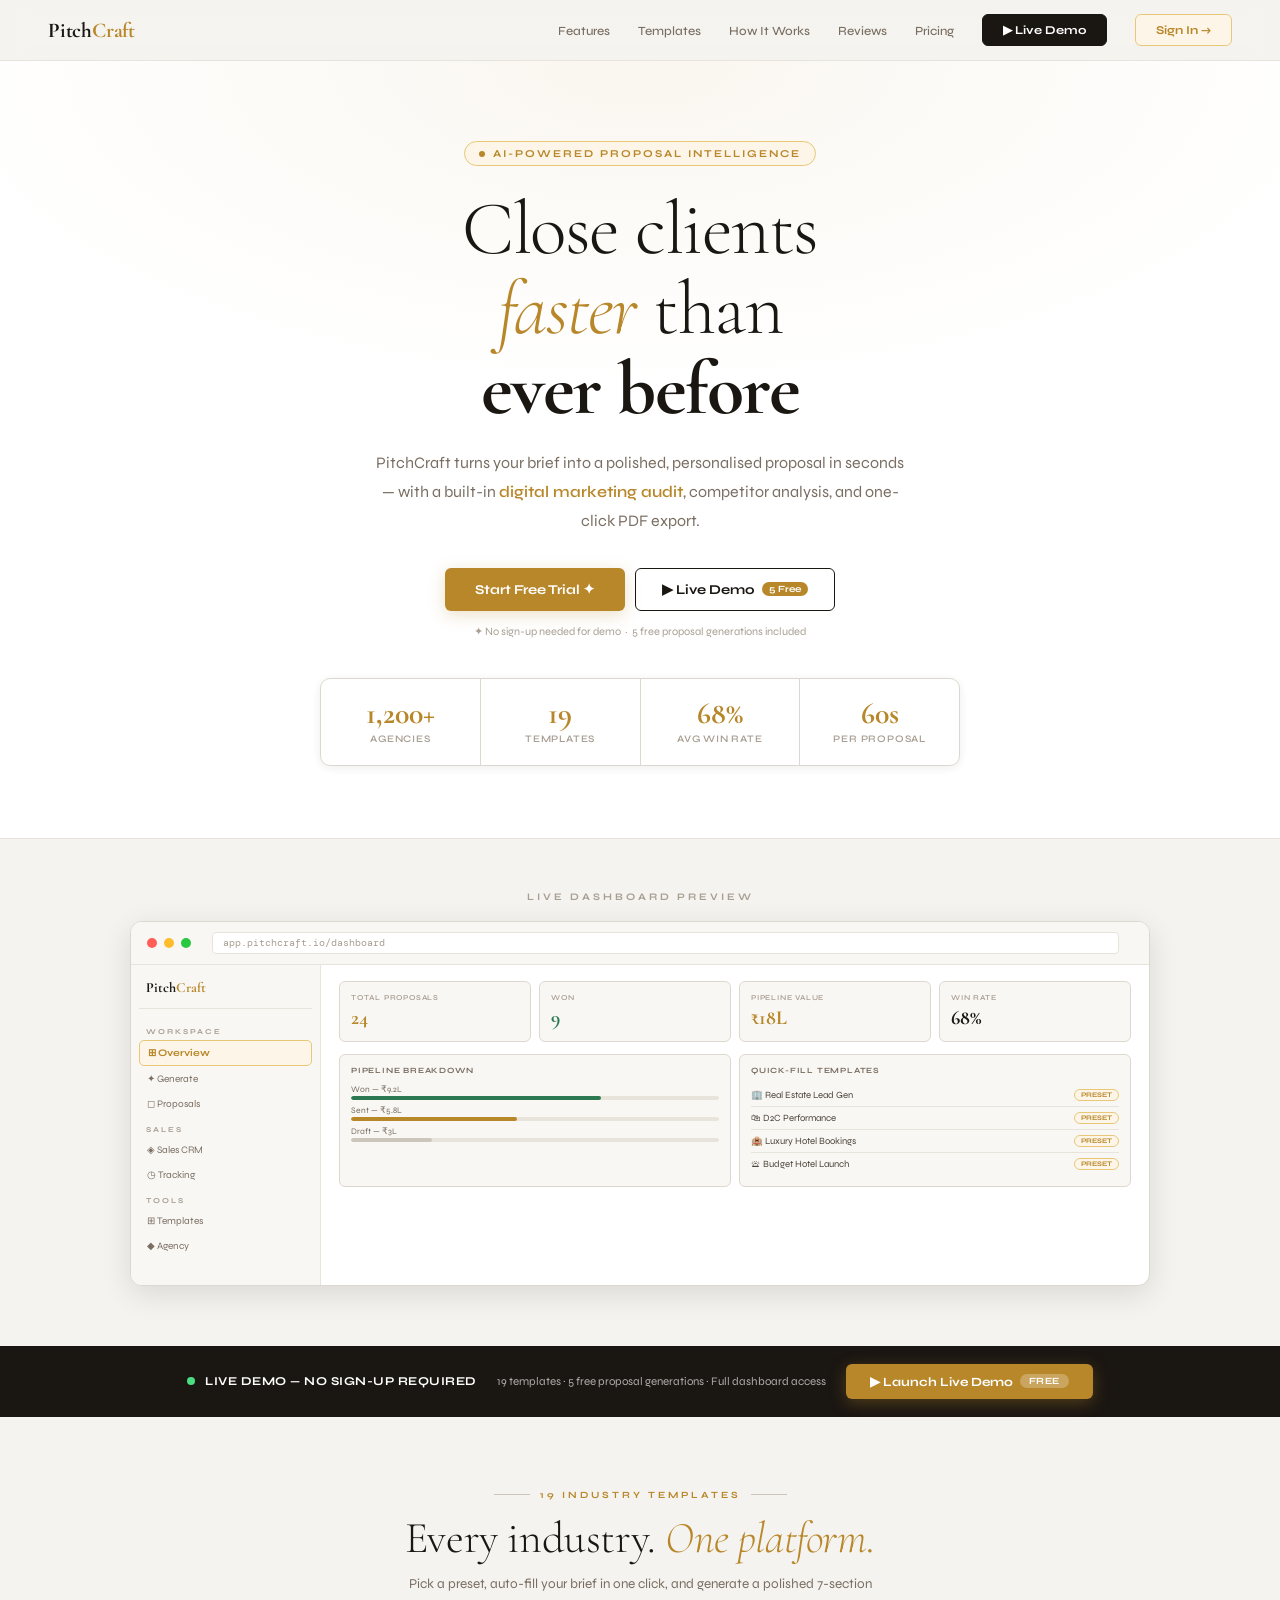
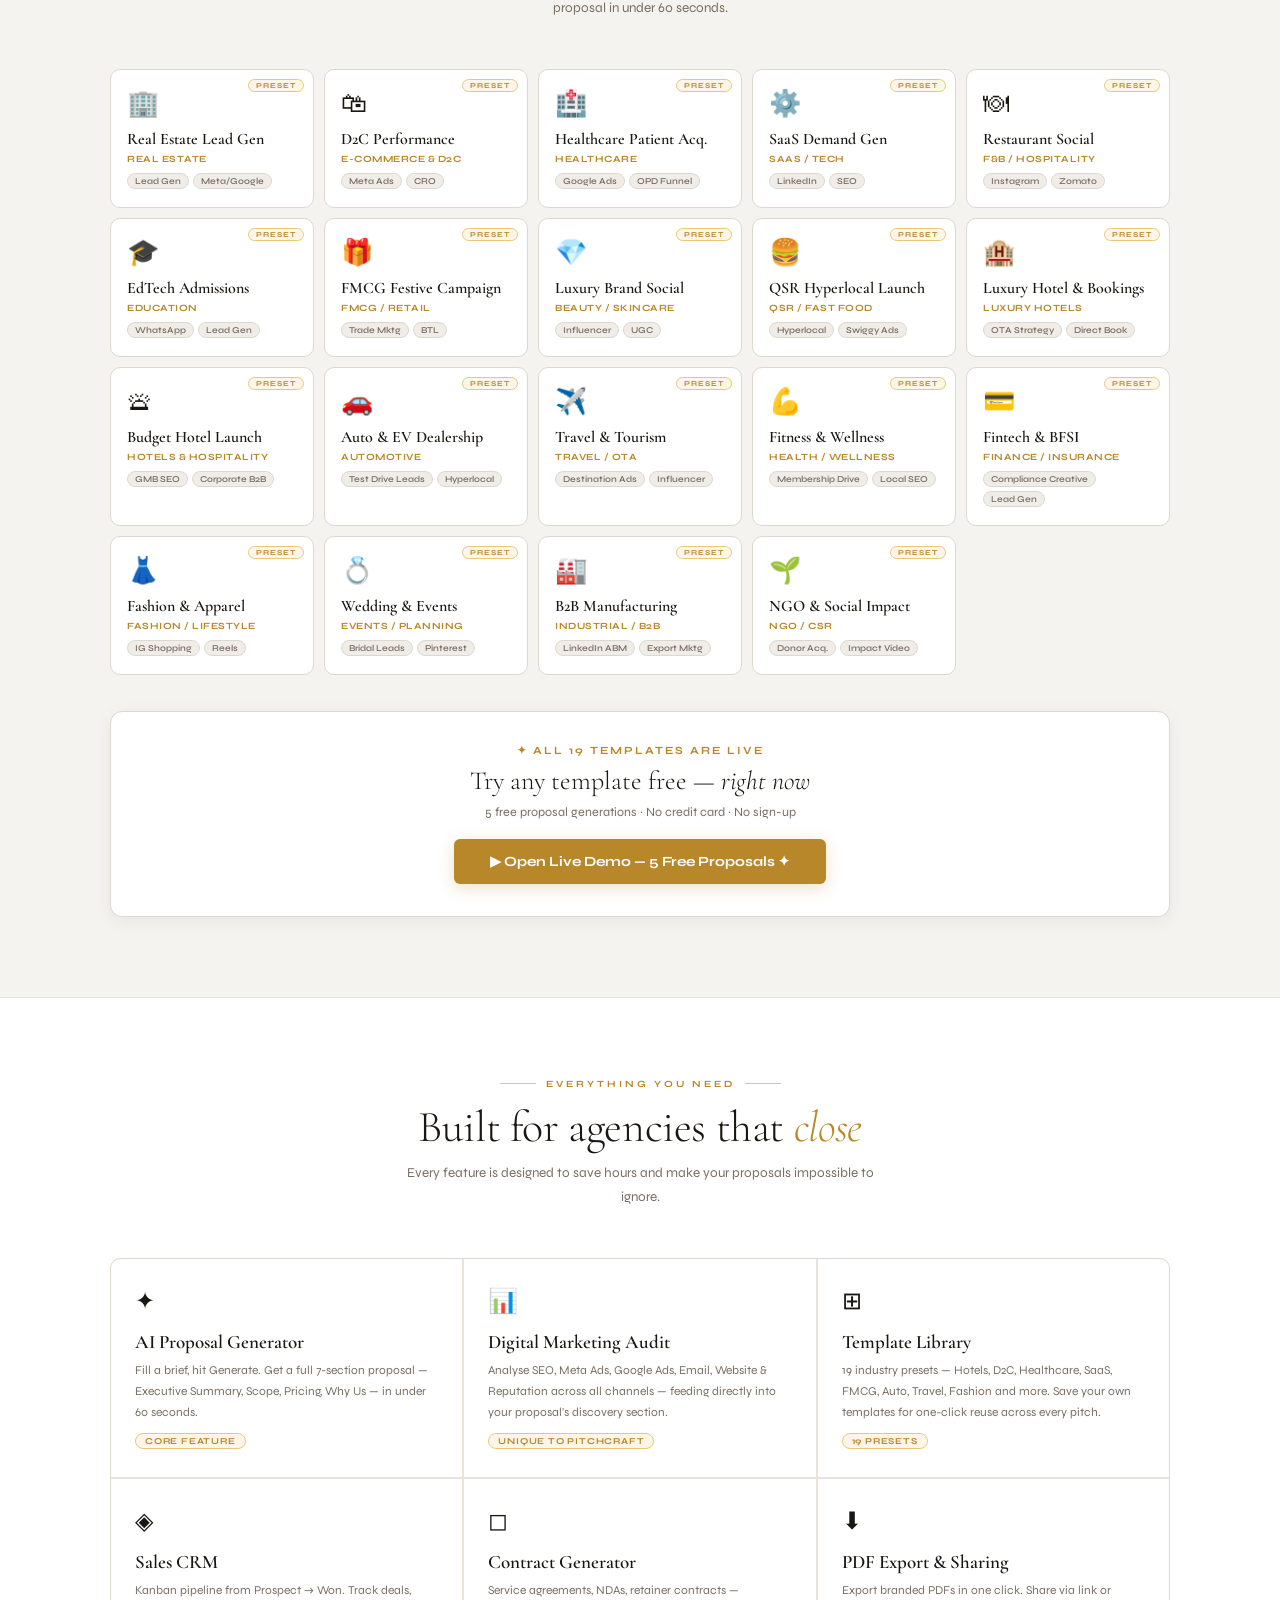
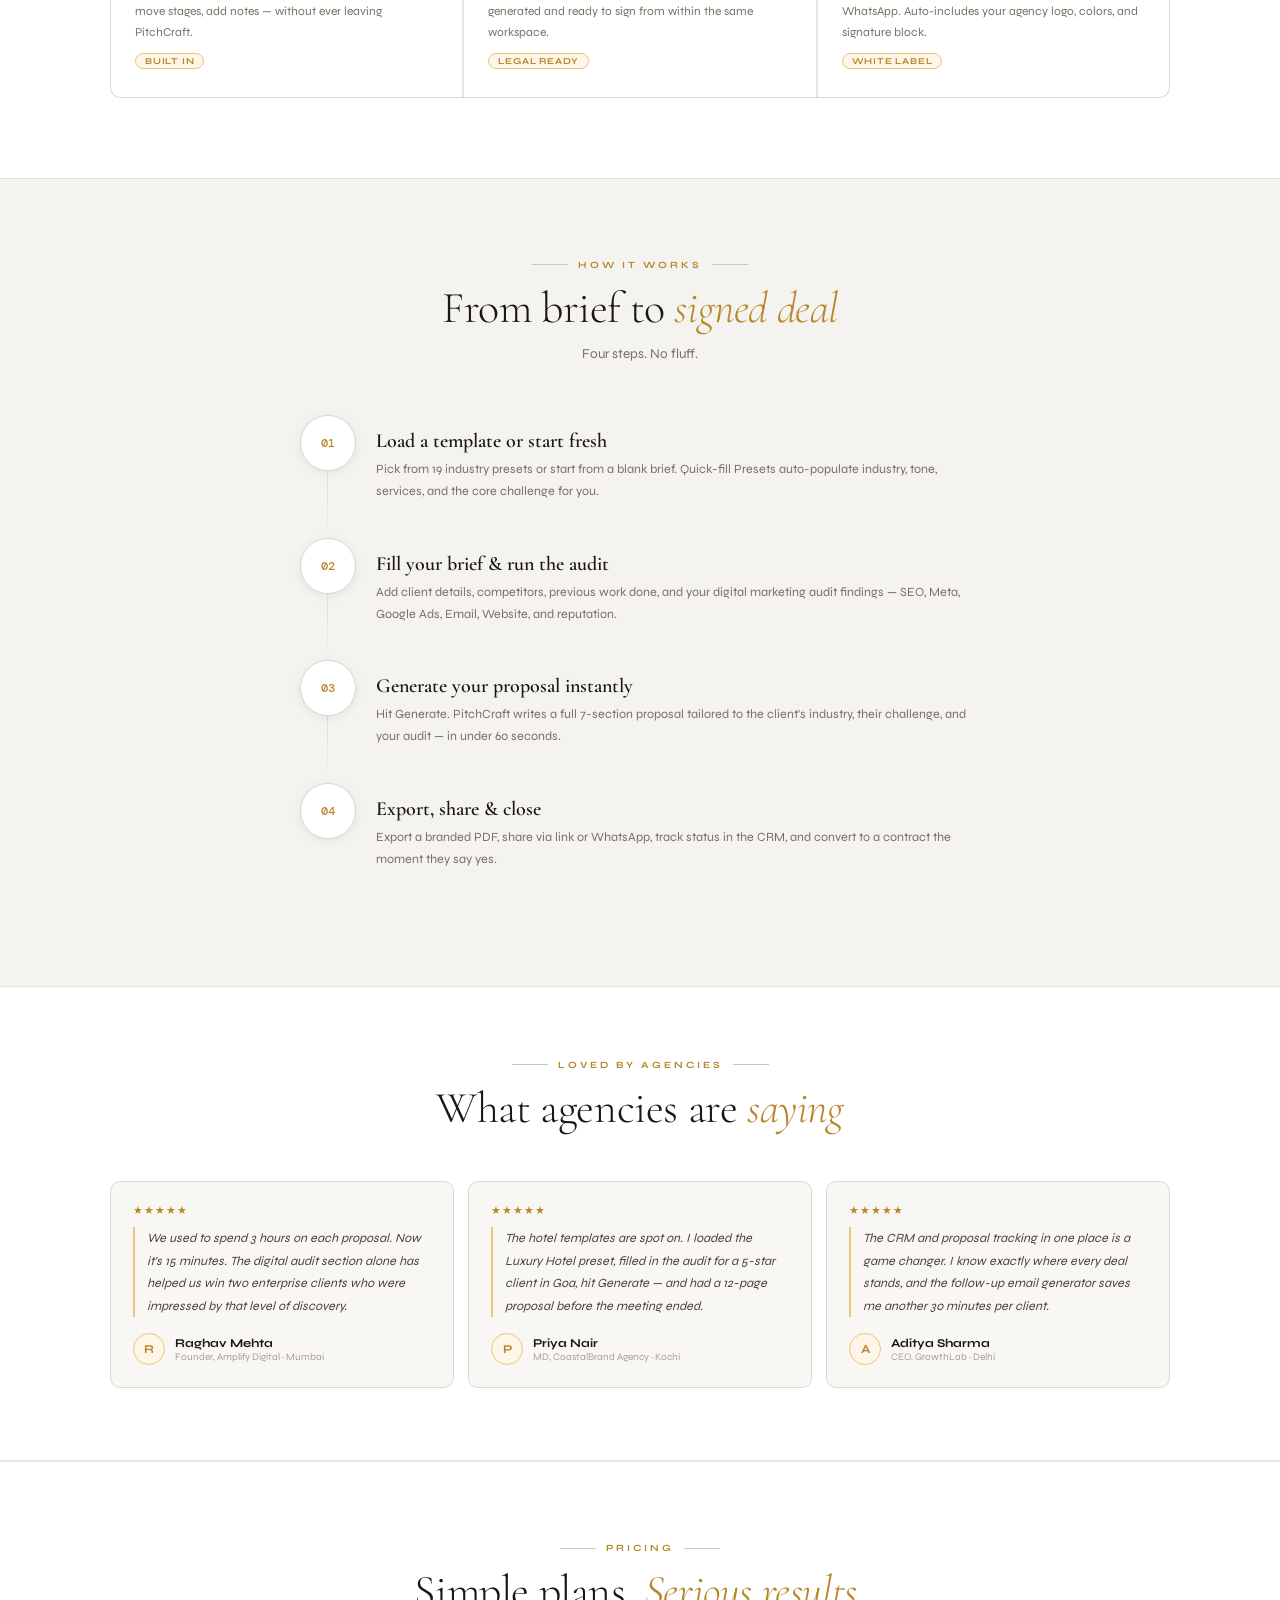
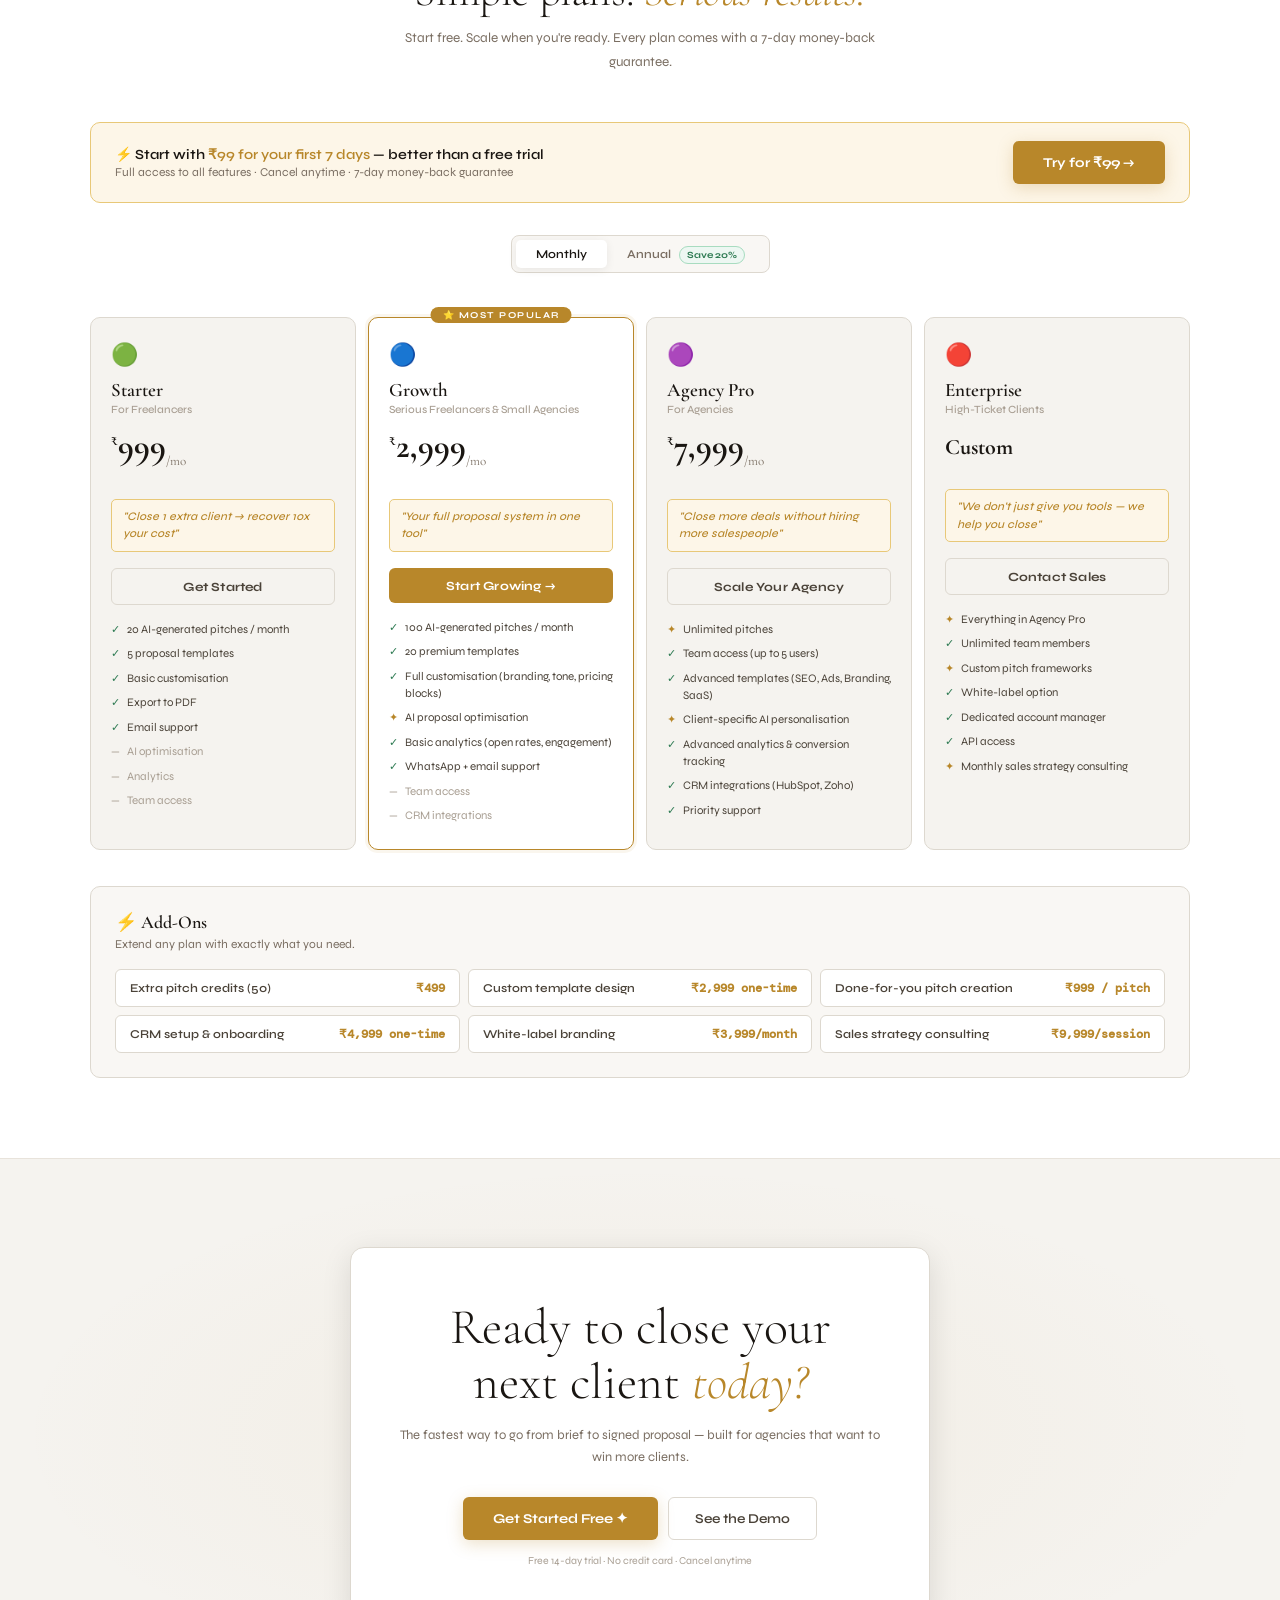
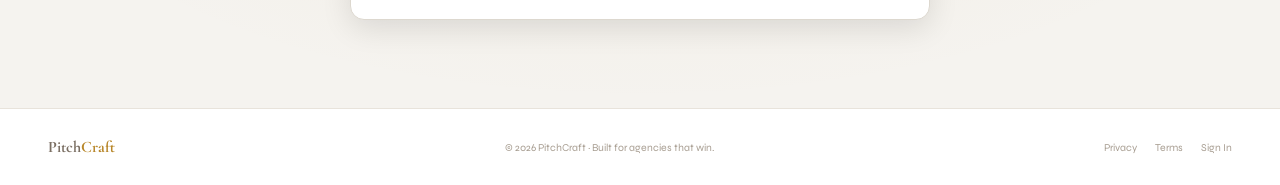
==== PitchCraft-landing.html @ 6e23fcf3 "Add files via upload" ====
<!DOCTYPE html>
<html lang="en">
<head>
<meta charset="UTF-8"/>
<meta name="viewport" content="width=device-width,initial-scale=1"/>
<title>PitchCraft — Win More Clients</title>
<link href="https://fonts.googleapis.com/css2?family=Cormorant+Garamond:ital,wght@0,300;0,400;0,600;0,700;1,300;1,600&family=Syne:wght@400;500;600;700;800&family=DM+Mono:wght@400;500&display=swap" rel="stylesheet"/>
<style>
*{box-sizing:border-box;margin:0;padding:0}
:root{
  --bg:#f5f3ef;
  --s1:#ffffff;
  --s2:#f9f7f4;
  --s3:#f0ede8;
  --b1:#e8e3db;
  --b2:#ddd8cf;
  --b3:#ccc5ba;
  --gold:#b8872a;
  --gold2:#d4a843;
  --gold-bg:#fdf6e8;
  --gold-bdr:#e8c878;
  --gold-dim:rgba(184,135,42,.1);
  --tx:#1a1612;
  --t2:#4a4238;
  --t3:#7a6e62;
  --mu:#a89e92;
  --rust:#c0401a;
  --grn:#2d7a52;
  --grn-bg:#edf7f2;
  --r:6px;
  --accent:#b8872a;
  --sh:0 2px 10px rgba(0,0,0,.07);
  --sh-md:0 4px 18px rgba(0,0,0,.09);
  --sh-lg:0 8px 36px rgba(0,0,0,.12);
}

html{scroll-behavior:smooth}
body{font-family:'Syne',sans-serif;color:var(--tx);background:var(--bg);-webkit-font-smoothing:antialiased;overflow-x:hidden}

/* ── ANIMATIONS ── */
@keyframes spin{to{transform:rotate(360deg)}}
@keyframes fadeUp{from{opacity:0;transform:translateY(20px)}to{opacity:1;transform:translateY(0)}}
@keyframes fadeIn{from{opacity:0}to{opacity:1}}
@keyframes chipIn{from{opacity:0;transform:scale(.82)}to{opacity:1;transform:scale(1)}}
@keyframes shimmer{0%{transform:translateX(-100%)}100%{transform:translateX(250%)}}
@keyframes cardPop{from{opacity:0;transform:scale(.96) translateY(10px)}to{opacity:1;transform:scale(1) translateY(0)}}
@keyframes float{0%,100%{transform:translateY(0)}50%{transform:translateY(-8px)}}
@keyframes pulse-ring{0%{box-shadow:0 0 0 0 rgba(184,135,42,.25)}70%{box-shadow:0 0 0 10px rgba(184,135,42,0)}100%{box-shadow:0 0 0 0 rgba(184,135,42,0)}}
@keyframes borderGlow{0%,100%{border-color:var(--gold-bdr)}50%{border-color:var(--gold)}}
@keyframes countUp{from{opacity:0;transform:translateY(8px)}to{opacity:1;transform:translateY(0)}}

/* ── PAGE SYSTEM ── */
.page{display:none;min-height:100vh}
#page-dashboard.active{display:block}
.page.active{display:block}
#page-login.active,#page-trial.active{display:flex}

/* ════════════════════════════════
   NAV
════════════════════════════════ */
.nav{position:sticky;top:0;z-index:50;padding:14px 48px;display:flex;align-items:center;justify-content:space-between;background:rgba(245,243,239,.92);backdrop-filter:blur(12px);border-bottom:1px solid var(--b1);gap:12px}
.nav-logo{font-family:'Cormorant Garamond',serif;font-size:21px;font-weight:700;color:var(--tx);cursor:pointer;letter-spacing:-.2px}
.nav-logo b{color:var(--accent)}
.nav-links{display:flex;align-items:center;gap:28px}
.nav-link{font-size:12.5px;font-weight:500;color:var(--t3);cursor:pointer;transition:color .16s}
.nav-link:hover{color:var(--tx)}
.nav-cta{padding:8px 20px;border:1.5px solid var(--gold-bdr);border-radius:var(--r);color:var(--accent);font-family:'Syne',sans-serif;font-size:12px;font-weight:700;cursor:pointer;background:var(--gold-bg);transition:all .18s}
.nav-cta:hover{background:var(--gold);color:#fff;border-color:var(--gold)}

/* ════════════════════════════════
   HERO
════════════════════════════════ */
.hero{padding:80px 24px 72px;text-align:center;position:relative;overflow:hidden;background:var(--s1);border-bottom:1px solid var(--b1)}
/* subtle warm gradient top */
.hero::before{content:'';position:absolute;inset:0;background:radial-gradient(ellipse 80% 60% at 50% 0%,rgba(184,135,42,.07) 0%,transparent 70%);pointer-events:none}
.hero-inner{max-width:760px;margin:0 auto;position:relative;z-index:1}
.hero-eyebrow{display:inline-flex;align-items:center;gap:8px;background:var(--gold-bg);border:1.5px solid var(--gold-bdr);border-radius:20px;padding:5px 14px;font-size:10.5px;font-weight:700;letter-spacing:2px;text-transform:uppercase;color:var(--accent);margin-bottom:24px;animation:fadeUp .6s ease both;animation:borderGlow 3s ease infinite}
.hero-eyebrow-dot{width:6px;height:6px;border-radius:50%;background:var(--accent);animation:pulse-ring 2s infinite}
.hero-h1{font-family:'Cormorant Garamond',serif;font-size:clamp(42px,6.5vw,76px);font-weight:300;line-height:1.05;letter-spacing:-1.5px;margin-bottom:20px;color:var(--tx);animation:fadeUp .7s .08s ease both}
.hero-h1 em{font-style:italic;color:var(--accent)}
.hero-h1 strong{font-weight:700}
.hero-sub{font-size:clamp(13px,1.6vw,16px);color:var(--t3);line-height:1.8;max-width:540px;margin:0 auto 32px;animation:fadeUp .7s .16s ease both}
.hero-sub b{color:var(--accent);font-weight:600}
.hero-actions{display:flex;align-items:center;justify-content:center;gap:10px;flex-wrap:wrap;margin-bottom:52px;animation:fadeUp .7s .24s ease both}
.btn-primary{padding:13px 30px;background:var(--accent);color:#fff;border:none;border-radius:var(--r);font-family:'Syne',sans-serif;font-size:13.5px;font-weight:700;cursor:pointer;transition:all .2s;display:inline-flex;align-items:center;gap:7px;box-shadow:0 4px 16px rgba(184,135,42,.25)}
.btn-primary:hover{background:var(--gold2);transform:translateY(-2px);box-shadow:0 8px 28px rgba(184,135,42,.32)}
.btn-secondary{padding:12px 26px;background:transparent;border:1.5px solid var(--b2);color:var(--t2);border-radius:var(--r);font-family:'Syne',sans-serif;font-size:13.5px;font-weight:600;cursor:pointer;transition:all .18s}
.btn-secondary:hover{border-color:var(--accent);color:var(--accent);background:var(--gold-bg)}

/* STATS */
.hero-stats{display:flex;justify-content:center;gap:0;border:1.5px solid var(--b2);border-radius:10px;overflow:hidden;background:var(--s1);box-shadow:var(--sh);animation:fadeUp .7s .32s ease both;max-width:640px;margin:0 auto}
.hero-stat{flex:1;padding:20px 16px;text-align:center;border-right:1px solid var(--b2)}
.hero-stat:last-child{border-right:none}
.hero-stat-num{font-family:'Cormorant Garamond',serif;font-size:30px;font-weight:700;color:var(--accent);line-height:1;margin-bottom:4px}
.hero-stat-label{font-size:10px;color:var(--mu);font-weight:600;letter-spacing:.8px;text-transform:uppercase}

/* ════════════════════════════════
   MOCK UI PREVIEW
════════════════════════════════ */
.preview-section{padding:52px 24px 60px;background:var(--bg)}
.preview-label{text-align:center;font-size:10px;font-weight:700;letter-spacing:3px;text-transform:uppercase;color:var(--mu);margin-bottom:18px}
.preview-wrap{max-width:1020px;margin:0 auto}
.preview-window{background:var(--s1);border:1.5px solid var(--b2);border-radius:12px;overflow:hidden;box-shadow:var(--sh-lg)}
.preview-titlebar{background:var(--s2);border-bottom:1px solid var(--b1);padding:10px 16px;display:flex;align-items:center;gap:7px}
.preview-dot{width:10px;height:10px;border-radius:50%}
.preview-url{flex:1;background:var(--s1);border-radius:4px;padding:4px 10px;font-family:'DM Mono',monospace;font-size:9.5px;color:var(--mu);margin:0 14px;border:1px solid var(--b1)}
.preview-body{display:grid;grid-template-columns:190px 1fr;min-height:320px}
.preview-sidebar{background:var(--s2);border-right:1px solid var(--b1);padding:14px 8px}
.preview-sb-logo{font-family:'Cormorant Garamond',serif;font-size:14px;font-weight:700;color:var(--tx);padding:0 7px 12px;border-bottom:1px solid var(--b1);margin-bottom:10px}
.preview-sb-logo b{color:var(--accent)}
.preview-sb-cat{font-size:7.5px;font-weight:700;letter-spacing:2px;text-transform:uppercase;color:var(--mu);padding:8px 7px 4px}
.preview-sb-item{padding:6px 8px;border-radius:5px;font-size:10px;color:var(--t3);margin-bottom:1px}
.preview-sb-item.on{background:var(--gold-bg);color:var(--accent);font-weight:700;border:1px solid var(--gold-bdr)}
.preview-content{padding:16px 18px}
.preview-kpis{display:grid;grid-template-columns:repeat(4,1fr);gap:8px;margin-bottom:12px}
.preview-kpi{background:var(--s2);border:1.5px solid var(--b2);border-radius:6px;padding:11px}
.preview-kpi-label{font-size:7.5px;color:var(--mu);text-transform:uppercase;letter-spacing:.8px;margin-bottom:4px;font-weight:600}
.preview-kpi-val{font-family:'Cormorant Garamond',serif;font-size:20px;font-weight:700;color:var(--tx)}
.preview-kpi-val.gold{color:var(--accent)}
.preview-kpi-val.grn{color:var(--grn)}
.preview-cards{display:grid;grid-template-columns:1fr 1fr;gap:8px}
.preview-card{background:var(--s2);border:1.5px solid var(--b2);border-radius:6px;padding:11px}
.preview-card-title{font-size:8px;font-weight:700;color:var(--t3);margin-bottom:9px;text-transform:uppercase;letter-spacing:.8px}
.preview-bar{height:4px;background:var(--b1);border-radius:2px;margin-bottom:5px;overflow:hidden}
.preview-bar-fill{height:100%;border-radius:2px;background:var(--accent)}
.preview-bar-label{font-size:8.5px;color:var(--t3);margin-bottom:2px}
.preview-tmpl-row{display:flex;align-items:center;gap:7px;padding:5px 0;border-bottom:1px solid var(--b1);font-size:9.5px;color:var(--t2)}
.preview-tmpl-row:last-child{border-bottom:none}
.preview-badge{padding:1px 6px;border-radius:10px;font-size:7px;font-weight:700;background:var(--gold-bg);color:var(--accent);border:1px solid var(--gold-bdr);margin-left:auto}

/* ════════════════════════════════
   FEATURES
════════════════════════════════ */
.features{padding:80px 24px;background:var(--s1);border-top:1px solid var(--b1);border-bottom:1px solid var(--b1)}
.features-inner{max-width:1060px;margin:0 auto}
.section-eyebrow{display:flex;align-items:center;justify-content:center;gap:10px;margin-bottom:12px}
.section-eyebrow-line{width:36px;height:1px;background:var(--b3)}
.section-eyebrow-text{font-size:9.5px;font-weight:700;letter-spacing:3px;text-transform:uppercase;color:var(--accent)}
.section-title{font-family:'Cormorant Garamond',serif;font-size:clamp(30px,4vw,44px);font-weight:300;text-align:center;line-height:1.15;margin-bottom:10px;letter-spacing:-.4px;color:var(--tx)}
.section-title em{color:var(--accent);font-style:italic}
.section-sub{text-align:center;font-size:13.5px;color:var(--t3);line-height:1.75;max-width:480px;margin:0 auto 48px}
.feat-grid{display:grid;grid-template-columns:repeat(3,1fr);gap:2px;background:var(--b1);border:1.5px solid var(--b2);border-radius:10px;overflow:hidden}
.feat{padding:28px 24px;background:var(--s1);transition:background .18s;position:relative;overflow:hidden}
.feat::after{content:'';position:absolute;bottom:0;left:0;right:0;height:2px;background:var(--accent);transform:scaleX(0);transform-origin:left;transition:transform .3s}
.feat:hover::after{transform:scaleX(1)}
.feat:hover{background:var(--gold-bg)}
.feat-ic{font-size:24px;margin-bottom:14px;display:block}
.feat-title{font-family:'Cormorant Garamond',serif;font-size:19px;font-weight:600;margin-bottom:7px;color:var(--tx)}
.feat-desc{font-size:12px;color:var(--t3);line-height:1.75}
.feat-tag{display:inline-block;margin-top:10px;font-size:9px;font-weight:700;color:var(--accent);letter-spacing:.8px;text-transform:uppercase;padding:2px 9px;background:var(--gold-bg);border-radius:20px;border:1px solid var(--gold-bdr)}

/* ════════════════════════════════
   HOW IT WORKS
════════════════════════════════ */
.how{padding:80px 24px;background:var(--bg)}
.how-inner{max-width:680px;margin:0 auto}
.steps{display:flex;flex-direction:column;gap:0;margin-top:48px}
.step-item{display:grid;grid-template-columns:56px 1fr;gap:20px;padding-bottom:36px;position:relative}
.step-item::before{content:'';position:absolute;left:27px;top:56px;bottom:0;width:1px;background:linear-gradient(180deg,var(--b2),transparent)}
.step-item:last-child::before{display:none}
.step-num{width:56px;height:56px;border-radius:50%;border:1.5px solid var(--b2);display:flex;align-items:center;justify-content:center;font-family:'DM Mono',monospace;font-size:12px;font-weight:500;color:var(--accent);flex-shrink:0;background:var(--s1);transition:all .25s;box-shadow:var(--sh)}
.step-item:hover .step-num{border-color:var(--accent);background:var(--gold-bg);box-shadow:0 0 0 4px rgba(184,135,42,.1)}
.step-content{padding-top:14px}
.step-title{font-family:'Cormorant Garamond',serif;font-size:20px;font-weight:600;margin-bottom:5px;color:var(--tx)}
.step-desc{font-size:12.5px;color:var(--t3);line-height:1.75}

/* ════════════════════════════════
   TESTIMONIALS
════════════════════════════════ */
.testi{padding:72px 24px;background:var(--s1);border-top:1px solid var(--b1);border-bottom:1px solid var(--b1)}
.testi-inner{max-width:1060px;margin:0 auto}
.testi-grid{display:grid;grid-template-columns:repeat(3,1fr);gap:14px;margin-top:48px}
.testi-card{background:var(--s2);border:1.5px solid var(--b2);border-radius:10px;padding:22px;transition:all .2s}
.testi-card:hover{border-color:var(--gold-bdr);transform:translateY(-3px);box-shadow:var(--sh-md);background:var(--gold-bg)}
.testi-stars{font-size:11px;color:var(--accent);margin-bottom:10px;letter-spacing:1px}
.testi-quote{font-size:12.5px;color:var(--t2);line-height:1.8;margin-bottom:16px;font-style:italic;padding-left:12px;border-left:2px solid var(--gold-bdr)}
.testi-author{display:flex;align-items:center;gap:10px}
.testi-avatar{width:32px;height:32px;border-radius:50%;background:var(--gold-bg);border:1.5px solid var(--gold-bdr);display:flex;align-items:center;justify-content:center;font-size:12px;font-weight:700;color:var(--accent);flex-shrink:0}
.testi-name{font-size:12px;font-weight:700;color:var(--tx);line-height:1.3}
.testi-role{font-size:10px;color:var(--mu)}

/* ════════════════════════════════
   CTA SECTION
════════════════════════════════ */
.cta-section{padding:88px 24px;text-align:center;background:var(--bg);position:relative;overflow:hidden}
.cta-section::before{content:'';position:absolute;inset:0;background:radial-gradient(ellipse 70% 70% at 50% 50%,rgba(184,135,42,.06) 0%,transparent 70%);pointer-events:none}
.cta-inner{max-width:580px;margin:0 auto;position:relative;z-index:1}
.cta-box{background:var(--s1);border:1.5px solid var(--b2);border-radius:14px;padding:52px 48px;box-shadow:var(--sh-lg)}
.cta-h2{font-family:'Cormorant Garamond',serif;font-size:clamp(30px,4.5vw,50px);font-weight:300;line-height:1.1;margin-bottom:14px;color:var(--tx)}
.cta-h2 em{color:var(--accent);font-style:italic}
.cta-sub{font-size:13px;color:var(--t3);line-height:1.75;margin-bottom:28px}
.cta-note{font-size:10.5px;color:var(--mu);margin-top:14px}

/* ════════════════════════════════
   FOOTER
════════════════════════════════ */
.footer{padding:28px 48px;border-top:1px solid var(--b1);display:flex;align-items:center;justify-content:space-between;flex-wrap:wrap;gap:12px;background:var(--s1)}
.footer-logo{font-family:'Cormorant Garamond',serif;font-size:16px;font-weight:700;color:var(--t3)}
.footer-logo b{color:var(--accent)}
.footer-text{font-size:10.5px;color:var(--mu)}
.footer-links{display:flex;gap:18px}
.footer-link{font-size:10.5px;color:var(--mu);cursor:pointer;transition:color .14s}
.footer-link:hover{color:var(--accent)}

/* ════════════════════════════════
   LOGIN PAGE
════════════════════════════════ */
#page-login,#page-trial{align-items:stretch;height:100vh;max-height:100vh;overflow:hidden;background:var(--bg)}

/* LEFT BRAND PANEL */
.login-left{flex:1;background:var(--s1);border-right:1.5px solid var(--b1);display:flex;flex-direction:column;justify-content:space-between;padding:36px 44px;position:relative;overflow:hidden}
.login-left::before{content:'';position:absolute;inset:0;background:radial-gradient(ellipse 80% 60% at 10% 20%,rgba(184,135,42,.06) 0%,transparent 70%);pointer-events:none}
.login-brand{position:relative;z-index:1}
.login-logo{font-family:'Cormorant Garamond',serif;font-size:22px;font-weight:700;color:var(--tx);margin-bottom:28px;display:block;cursor:pointer}
.login-logo b{color:var(--accent)}
.login-headline{font-family:'Cormorant Garamond',serif;font-size:clamp(22px,2.4vw,34px);font-weight:300;line-height:1.1;letter-spacing:-.4px;margin-bottom:10px;color:var(--tx)}
.login-headline em{font-style:italic;color:var(--accent)}
.login-subline{font-size:12.5px;color:var(--t3);line-height:1.7;max-width:380px;margin-bottom:22px}
.login-feats{display:flex;flex-direction:column;gap:9px}
.login-feat{display:flex;align-items:flex-start;gap:10px;font-size:12px;color:var(--t2)}
.login-feat-ic{width:24px;height:24px;border-radius:5px;background:var(--gold-bg);border:1.5px solid var(--gold-bdr);display:flex;align-items:center;justify-content:center;font-size:11px;flex-shrink:0;margin-top:1px}
.login-feat-text{line-height:1.5;padding-top:2px}
.login-feat-text b{color:var(--tx);font-weight:600}
.login-left-foot{position:relative;z-index:1;font-size:10.5px;color:var(--mu)}

/* STATS STRIP */
.login-stats{display:flex;gap:0;margin-top:32px;border:1.5px solid var(--b2);border-radius:8px;overflow:hidden;background:var(--s2)}
.login-stat{flex:1;padding:14px 10px;text-align:center;border-right:1px solid var(--b2)}
.login-stat:last-child{border-right:none}
.login-stat-num{font-family:'Cormorant Garamond',serif;font-size:20px;font-weight:700;color:var(--accent);line-height:1;margin-bottom:3px}
.login-stat-label{font-size:8.5px;color:var(--mu);font-weight:600;letter-spacing:.8px;text-transform:uppercase}

/* FORM SIDE */
.login-right{flex:1;background:var(--s1);display:flex;flex-direction:column;align-items:center;justify-content:center;padding:60px 32px 36px;position:relative;overflow:hidden}
.login-right::before{content:'';position:absolute;inset:0;background:radial-gradient(ellipse 90% 70% at 80% 10%,rgba(184,135,42,.07) 0%,transparent 65%);pointer-events:none;z-index:0}
.lf-wrap{width:100%;max-width:320px;position:relative;z-index:1}
.login-back{position:absolute;top:20px;left:20px;z-index:1;display:flex;align-items:center;gap:6px;font-size:11.5px;font-weight:600;color:var(--t3);cursor:pointer;padding:6px 10px;border-radius:var(--r);transition:all .14s;border:none;background:none;font-family:'Syne',sans-serif}
.login-back:hover{color:var(--accent);background:var(--gold-bg)}
.login-mode-toggle{position:absolute;top:22px;right:22px;z-index:1;font-size:12px;color:var(--t3)}
.login-mode-toggle span{color:var(--accent);cursor:pointer;font-weight:700;transition:opacity .14s}
.login-mode-toggle span:hover{opacity:.75}
.lf-wrap{width:100%;max-width:320px}
.lf-title{font-family:'Cormorant Garamond',serif;font-size:24px;font-weight:600;color:var(--tx);margin-bottom:3px}
.lf-sub{font-size:11.5px;color:var(--t3);margin-bottom:18px;line-height:1.5}

/* SOCIAL BTNS */
.social-btns{display:flex;flex-direction:column;gap:7px;margin-bottom:14px}
.social-btn{width:100%;padding:9px 14px;background:var(--s1);border:1.5px solid var(--b2);border-radius:var(--r);display:flex;align-items:center;justify-content:center;gap:10px;font-family:'Syne',sans-serif;font-size:12.5px;font-weight:600;color:var(--t2);cursor:pointer;transition:all .16s;box-shadow:var(--sh)}
.social-btn:hover{border-color:var(--accent);color:var(--accent);background:var(--gold-bg)}

/* DIVIDER */
.lf-div{display:flex;align-items:center;gap:10px;margin-bottom:14px}
.lf-div-line{flex:1;height:1px;background:var(--b2)}
.lf-div-text{font-size:10px;color:var(--mu);font-weight:600;letter-spacing:.5px;white-space:nowrap}

/* FIELDS */
.lf-field{margin-bottom:10px}
.lf-label{font-size:8.5px;font-weight:700;letter-spacing:2px;text-transform:uppercase;color:var(--t3);display:block;margin-bottom:5px}
.lf-input-wrap{position:relative}
.lf-input{width:100%;background:var(--s1);border:1.5px solid var(--b2);border-radius:var(--r);padding:9px 12px;font-family:'Syne',sans-serif;font-size:12.5px;color:var(--tx);outline:none;transition:all .18s;box-shadow:var(--sh)}
.lf-input:focus{border-color:var(--accent);background:#fff}
.lf-input::placeholder{color:var(--mu)}
.lf-eye{position:absolute;right:11px;top:50%;transform:translateY(-50%);color:var(--mu);font-size:13px;cursor:pointer;transition:color .14s;user-select:none}
.lf-eye:hover{color:var(--t2)}
.lf-forgot{float:right;font-size:10.5px;color:var(--accent);cursor:pointer;font-weight:600;margin-top:5px;opacity:.85;transition:opacity .14s}
.lf-forgot:hover{opacity:1}

/* PASSWORD STRENGTH */
.pw-str{margin-top:6px;display:none}
.pw-str-bar{height:3px;background:var(--b2);border-radius:2px;overflow:hidden;margin-bottom:4px}
.pw-str-fill{height:100%;border-radius:2px;transition:all .3s;width:0}
.pw-str-text{font-size:9.5px;color:var(--mu)}

/* SUBMIT */
.lf-submit{width:100%;padding:11px;background:var(--accent);color:#fff;border:none;border-radius:var(--r);font-family:'Syne',sans-serif;font-size:13px;font-weight:700;cursor:pointer;transition:all .18s;margin-top:12px;display:flex;align-items:center;justify-content:center;gap:8px;letter-spacing:.2px;box-shadow:0 4px 14px rgba(184,135,42,.22)}
.lf-submit:hover{background:var(--gold2);transform:translateY(-1px);box-shadow:0 8px 24px rgba(184,135,42,.3)}
.lf-submit:disabled{opacity:.55;cursor:not-allowed;transform:none;box-shadow:none}
.lf-spin{width:13px;height:13px;border:2px solid rgba(255,255,255,.3);border-top-color:#fff;border-radius:50%;animation:spin .7s linear infinite;display:inline-block}

/* MESSAGES */
.lf-err{background:#fef2ee;border:1.5px solid #f5c4b4;border-radius:var(--r);padding:9px 12px;font-size:11.5px;color:var(--rust);margin-bottom:12px;display:none;animation:fadeIn .2s ease}
.lf-ok{background:var(--grn-bg);border:1.5px solid #a8dcc0;border-radius:var(--r);padding:9px 12px;font-size:11.5px;color:var(--grn);margin-bottom:12px;display:none;animation:fadeIn .2s ease}

/* TERMS */
.lf-terms{display:flex;align-items:flex-start;gap:7px;margin-top:10px;font-size:10.5px;color:var(--mu);line-height:1.5}
.lf-terms input{accent-color:var(--accent);margin-top:2px;flex-shrink:0}
.lf-terms a{color:var(--accent);cursor:pointer}

/* FOOTER TEXT */
.lf-foot{margin-top:14px;text-align:center;font-size:11px;color:var(--mu)}
.lf-foot a{color:var(--accent);cursor:pointer;font-weight:700}


/* DEMO CREDENTIALS */
.demo-creds{background:var(--gold-bg);border:1.5px solid var(--gold-bdr);border-radius:var(--r);padding:10px 13px;margin-bottom:14px;cursor:pointer;transition:all .18s}
.demo-creds:hover{border-color:var(--accent);box-shadow:0 2px 10px rgba(184,135,42,.12)}
.demo-creds-label{font-size:9.5px;font-weight:700;color:var(--accent);letter-spacing:.8px;text-transform:uppercase;margin-bottom:7px}
.demo-creds-row{display:flex;justify-content:space-between;align-items:center;padding:3px 0}
.demo-creds-key{font-size:10.5px;color:var(--t3);font-weight:600}
.demo-creds-val{font-family:'DM Mono',monospace;font-size:11px;color:var(--tx);font-weight:500;background:rgba(184,135,42,.08);padding:1px 8px;border-radius:3px}


/* ════════════════════════════════
   PRICING
════════════════════════════════ */
.pricing{padding:80px 24px;background:var(--s1);border-top:1px solid var(--b1);border-bottom:1px solid var(--b1)}
.pricing-inner{max-width:1100px;margin:0 auto}
.pricing-toggle{display:flex;align-items:center;justify-content:center;gap:0;margin-bottom:44px;background:var(--s2);border:1.5px solid var(--b2);border-radius:8px;padding:4px;width:fit-content;margin-left:auto;margin-right:auto}
.ptgl-btn{padding:7px 20px;border-radius:5px;font-family:'Syne',sans-serif;font-size:12px;font-weight:600;cursor:pointer;border:none;background:transparent;color:var(--t3);transition:all .16s}
.ptgl-btn.on{background:var(--s1);color:var(--tx);box-shadow:var(--sh)}
.ptgl-save{background:#edf7f2;color:var(--grn);font-size:9.5px;font-weight:700;padding:2px 7px;border-radius:20px;margin-left:5px;border:1px solid #a8dcc0}
.plans-grid{display:grid;grid-template-columns:repeat(4,1fr);gap:12px;margin-bottom:36px}
.plan{background:var(--bg);border:1.5px solid var(--b2);border-radius:10px;padding:24px 20px;position:relative;transition:all .2s}
.plan:hover{border-color:var(--b3);transform:translateY(-2px);box-shadow:var(--sh-lg)}
.plan.popular{background:var(--s1);border-color:var(--accent);box-shadow:0 0 0 3px rgba(184,135,42,.08)}
.plan-popular-badge{position:absolute;top:-11px;left:50%;transform:translateX(-50%);background:var(--accent);color:#fff;font-size:9px;font-weight:700;letter-spacing:1.5px;text-transform:uppercase;padding:3px 12px;border-radius:20px;white-space:nowrap}
.plan-icon{font-size:22px;margin-bottom:10px;display:block}
.plan-name{font-family:'Cormorant Garamond',serif;font-size:19px;font-weight:600;color:var(--tx);margin-bottom:2px}
.plan-tagline{font-size:11px;color:var(--mu);margin-bottom:14px;font-weight:500}
.plan-price{font-family:'Cormorant Garamond',serif;font-size:34px;font-weight:700;color:var(--tx);line-height:1;margin-bottom:3px}
.plan-price sup{font-size:16px;font-weight:600;vertical-align:super}
.plan-price sub{font-size:13px;font-weight:400;color:var(--t3)}
.plan-price-annual{font-size:10px;color:var(--mu);margin-bottom:14px;min-height:14px}
.plan-hook{background:var(--gold-bg);border:1px solid var(--gold-bdr);border-radius:5px;padding:8px 11px;font-size:11.5px;color:var(--accent);font-style:italic;margin-bottom:16px;line-height:1.5;font-weight:500}
.plan-cta{width:100%;padding:10px;border-radius:var(--r);font-family:'Syne',sans-serif;font-size:12.5px;font-weight:700;cursor:pointer;transition:all .18s;margin-bottom:16px;letter-spacing:.2px}
.plan-cta-primary{background:var(--accent);color:#fff;border:none}
.plan-cta-primary:hover{background:var(--gold2);transform:translateY(-1px)}
.plan-cta-outline{background:transparent;border:1.5px solid var(--b2);color:var(--t2)}
.plan-cta-outline:hover{border-color:var(--accent);color:var(--accent)}
.plan-divider{height:1px;background:var(--b1);margin:12px 0}
.plan-feats{list-style:none;display:flex;flex-direction:column;gap:7px}
.plan-feat{display:flex;align-items:flex-start;gap:7px;font-size:11.5px;color:var(--t2);line-height:1.5}
.plan-feat-ic{flex-shrink:0;font-size:11px;margin-top:1px}
.plan-feat-ic.yes{color:var(--grn)}
.plan-feat-ic.gold{color:var(--accent)}
.plan-feat-ic.no{color:var(--mu)}
.plan-feat.muted{color:var(--mu)}
/* TRIAL BANNER */
.trial-banner{background:var(--gold-bg);border:1.5px solid var(--gold-bdr);border-radius:10px;padding:18px 24px;display:flex;align-items:center;justify-content:space-between;flex-wrap:wrap;gap:14px;margin-bottom:32px}
.trial-banner-text{font-size:14px;color:var(--tx);font-weight:600}
.trial-banner-text span{color:var(--accent)}
.trial-banner-sub{font-size:12px;color:var(--t3);margin-top:2px}
/* ADDONS */
.addons{background:var(--s2);border:1.5px solid var(--b2);border-radius:10px;padding:24px}
.addons-title{font-family:'Cormorant Garamond',serif;font-size:18px;font-weight:600;margin-bottom:4px;color:var(--tx)}
.addons-sub{font-size:12px;color:var(--t3);margin-bottom:18px}
.addons-grid{display:grid;grid-template-columns:repeat(3,1fr);gap:8px}
.addon-row{display:flex;justify-content:space-between;align-items:center;padding:10px 14px;background:var(--s1);border:1.5px solid var(--b2);border-radius:var(--r)}
.addon-name{font-size:12px;font-weight:600;color:var(--t2)}
.addon-price{font-size:12px;font-weight:700;color:var(--accent);font-family:'DM Mono',monospace;white-space:nowrap}
@media(max-width:960px){.plans-grid{grid-template-columns:1fr 1fr}.addons-grid{grid-template-columns:1fr 1fr}}
@media(max-width:600px){.plans-grid{grid-template-columns:1fr}.addons-grid{grid-template-columns:1fr}}


/* CREDITS WIDGET */
.credits-widget{margin:10px 10px 6px;background:var(--gold-bg);border:1.5px solid var(--gold-bdr);border-radius:8px;padding:10px 12px}
.credits-widget.warn{background:#fff7f5;border-color:#f5c4b4}
.credits-widget.critical{background:#fef2ee;border-color:var(--rust);animation:pulse-cred .8s ease infinite}
@keyframes pulse-cred{0%,100%{box-shadow:0 0 0 0 rgba(192,64,26,0)}50%{box-shadow:0 0 0 4px rgba(192,64,26,.12)}}
.credits-top{display:flex;align-items:center;justify-content:space-between;margin-bottom:6px}
.credits-label{font-size:8.5px;font-weight:700;letter-spacing:1.5px;text-transform:uppercase;color:var(--accent)}
.credits-widget.warn .credits-label{color:#c0401a}
.credits-widget.critical .credits-label{color:var(--rust)}
.credits-count{font-family:'Cormorant Garamond',serif;font-size:18px;font-weight:700;color:var(--tx);line-height:1}
.credits-track{height:4px;background:var(--b2);border-radius:2px;overflow:hidden;margin-bottom:6px}
.credits-fill{height:100%;border-radius:2px;background:var(--accent);transition:width .4s ease}
.credits-widget.warn .credits-fill{background:#d4793a}
.credits-widget.critical .credits-fill{background:var(--rust)}
.credits-sub{font-size:9.5px;color:var(--t3);line-height:1.4}
.credits-upgrade-btn{display:block;width:100%;margin-top:8px;padding:5px;background:var(--accent);color:#fff;border:none;border-radius:4px;font-family:'Syne',sans-serif;font-size:10px;font-weight:700;cursor:pointer;text-align:center;transition:all .15s;letter-spacing:.3px}
.credits-upgrade-btn:hover{background:var(--gold2)}
.credits-widget.critical .credits-upgrade-btn{background:var(--rust)}
.credits-widget.critical .credits-upgrade-btn:hover{background:#a03010}

/* UPGRADE MODAL */
.upgrade-modal-bg{position:fixed;inset:0;background:rgba(0,0,0,.4);z-index:9998;display:flex;align-items:center;justify-content:center;padding:20px;backdrop-filter:blur(4px);animation:fadeIn .2s ease}
.upgrade-modal{background:var(--s1);border:1.5px solid var(--b2);border-radius:12px;padding:28px;width:100%;max-width:420px;box-shadow:var(--sh-lg);animation:fadeUp .22s ease;position:relative}
.upgrade-modal-x{position:absolute;top:14px;right:14px;background:none;border:none;color:var(--mu);cursor:pointer;font-size:16px;transition:color .14s}
.upgrade-modal-x:hover{color:var(--rust)}
.upgrade-modal-icon{font-size:32px;margin-bottom:12px;text-align:center;display:block}
.upgrade-modal-title{font-family:'Cormorant Garamond',serif;font-size:22px;font-weight:600;color:var(--tx);margin-bottom:6px;text-align:center}
.upgrade-modal-sub{font-size:12.5px;color:var(--t3);line-height:1.65;margin-bottom:20px;text-align:center}
.upgrade-plans{display:flex;flex-direction:column;gap:8px;margin-bottom:18px}
.upgrade-plan-row{display:flex;align-items:center;justify-content:space-between;padding:10px 14px;border:1.5px solid var(--b2);border-radius:8px;cursor:pointer;transition:all .16s}
.upgrade-plan-row:hover{border-color:var(--accent);background:var(--gold-bg)}
.upgrade-plan-row.current{border-color:var(--b2);background:var(--s2);cursor:default;opacity:.6}
.upgrade-plan-row.recommended{border-color:var(--accent);background:var(--gold-bg)}
.upgrade-plan-left{display:flex;align-items:center;gap:10px}
.upgrade-plan-ic{font-size:18px}
.upgrade-plan-name{font-size:13px;font-weight:700;color:var(--tx)}
.upgrade-plan-desc{font-size:10px;color:var(--t3);margin-top:1px}
.upgrade-plan-price{font-family:'DM Mono',monospace;font-size:12px;font-weight:700;color:var(--accent);white-space:nowrap}
.upgrade-plan-tag{font-size:8px;font-weight:700;background:var(--accent);color:#fff;padding:1px 6px;border-radius:10px;margin-left:6px;vertical-align:middle}
.upgrade-note{font-size:10.5px;color:var(--mu);text-align:center}


/* UPI PAYMENT MODAL */
.upi-modal-bg{position:fixed;inset:0;background:rgba(0,0,0,.45);z-index:10000;display:none;align-items:center;justify-content:center;padding:20px;backdrop-filter:blur(5px);animation:fadeIn .2s ease}
.upi-modal{background:var(--s1);border:1.5px solid var(--b2);border-radius:14px;width:100%;max-width:400px;box-shadow:0 20px 60px rgba(0,0,0,.18);animation:fadeUp .22s ease;overflow:hidden}
.upi-modal-head{padding:18px 20px 14px;border-bottom:1px solid var(--b1);display:flex;align-items:center;justify-content:space-between}
.upi-modal-back{background:none;border:none;color:var(--mu);cursor:pointer;font-size:18px;padding:2px;transition:color .14s;line-height:1}
.upi-modal-back:hover{color:var(--accent)}
.upi-modal-head-title{font-family:'Cormorant Garamond',serif;font-size:17px;font-weight:600;color:var(--tx)}
.upi-modal-x{background:none;border:none;color:var(--mu);cursor:pointer;font-size:16px;padding:2px;transition:color .14s;line-height:1}
.upi-modal-x:hover{color:var(--rust)}
.upi-body{padding:20px}
/* Order summary */
.upi-order{background:var(--gold-bg);border:1.5px solid var(--gold-bdr);border-radius:8px;padding:12px 14px;margin-bottom:18px;display:flex;align-items:center;justify-content:space-between}
.upi-order-left{display:flex;align-items:center;gap:10px}
.upi-order-ic{font-size:20px}
.upi-order-name{font-size:13px;font-weight:700;color:var(--tx)}
.upi-order-desc{font-size:10.5px;color:var(--t3);margin-top:1px}
.upi-order-amt{font-family:'Cormorant Garamond',serif;font-size:22px;font-weight:700;color:var(--accent)}
/* QR */
.upi-qr-wrap{text-align:center;margin-bottom:16px}
.upi-qr-label{font-size:9.5px;font-weight:700;letter-spacing:1.5px;text-transform:uppercase;color:var(--mu);margin-bottom:10px}
.upi-qr-box{display:inline-block;background:#fff;border:2px solid var(--b2);border-radius:10px;padding:10px;box-shadow:var(--sh)}
.upi-qr-id{font-family:'DM Mono',monospace;font-size:11px;color:var(--t2);margin-top:8px;background:var(--s2);padding:4px 10px;border-radius:4px;display:inline-block}
/* Divider */
.upi-or{display:flex;align-items:center;gap:10px;margin-bottom:14px}
.upi-or-line{flex:1;height:1px;background:var(--b2)}
.upi-or-text{font-size:10px;color:var(--mu);font-weight:600;letter-spacing:.5px}
/* UPI input */
.upi-input-label{font-size:8.5px;font-weight:700;letter-spacing:2px;text-transform:uppercase;color:var(--t3);display:block;margin-bottom:5px}
.upi-input-row{display:flex;gap:8px;margin-bottom:6px}
.upi-input{flex:1;background:var(--s2);border:1.5px solid var(--b2);border-radius:var(--r);padding:10px 12px;font-family:'DM Mono',monospace;font-size:12.5px;color:var(--tx);outline:none;transition:border-color .2s}
.upi-input:focus{border-color:var(--accent)}
.upi-input::placeholder{color:var(--mu);font-family:'Syne',sans-serif}
.upi-verify-btn{padding:10px 14px;background:var(--s2);border:1.5px solid var(--b2);border-radius:var(--r);font-family:'Syne',sans-serif;font-size:11px;font-weight:700;color:var(--t2);cursor:pointer;transition:all .16s;white-space:nowrap}
.upi-verify-btn:hover{border-color:var(--accent);color:var(--accent)}
.upi-vpa-hint{font-size:10px;color:var(--mu);margin-bottom:16px}
.upi-vpa-hint b{color:var(--accent)}
/* Apps row */
.upi-apps-label{font-size:8.5px;font-weight:700;letter-spacing:1.5px;text-transform:uppercase;color:var(--mu);margin-bottom:8px}
.upi-apps{display:flex;gap:8px;margin-bottom:18px;flex-wrap:wrap}
.upi-app-btn{flex:1;min-width:60px;padding:8px 4px;background:var(--s2);border:1.5px solid var(--b2);border-radius:8px;text-align:center;cursor:pointer;transition:all .16s;font-family:'Syne',sans-serif}
.upi-app-btn:hover{border-color:var(--accent);background:var(--gold-bg)}
.upi-app-ic{font-size:18px;display:block;margin-bottom:3px}
.upi-app-name{font-size:9px;font-weight:600;color:var(--t3)}
/* Pay button */
.upi-pay-btn{width:100%;padding:13px;background:var(--accent);color:#fff;border:none;border-radius:var(--r);font-family:'Syne',sans-serif;font-size:14px;font-weight:700;cursor:pointer;transition:all .2s;display:flex;align-items:center;justify-content:center;gap:8px;box-shadow:0 4px 14px rgba(184,135,42,.25);margin-bottom:10px}
.upi-pay-btn:hover{background:var(--gold2);transform:translateY(-1px)}
.upi-pay-btn:disabled{opacity:.55;cursor:not-allowed;transform:none}
.upi-secure{text-align:center;font-size:10px;color:var(--mu);display:flex;align-items:center;justify-content:center;gap:4px}
/* SUCCESS STATE */
.upi-success{text-align:center;padding:28px 20px 24px;animation:fadeUp .3s ease}
.upi-success-ic{font-size:52px;margin-bottom:14px;display:block}
.upi-success-title{font-family:'Cormorant Garamond',serif;font-size:22px;font-weight:600;color:var(--grn);margin-bottom:6px}
.upi-success-sub{font-size:12.5px;color:var(--t3);line-height:1.6;margin-bottom:20px}
.upi-success-plan{background:var(--grn-bg);border:1.5px solid #a8dcc0;border-radius:8px;padding:12px 16px;margin-bottom:20px;display:flex;align-items:center;gap:10px}
.upi-success-plan-ic{font-size:22px}
.upi-success-plan-name{font-size:13px;font-weight:700;color:var(--tx)}
.upi-success-plan-desc{font-size:10.5px;color:var(--t3)}
/* PROCESSING */
.upi-processing{text-align:center;padding:36px 20px;animation:fadeIn .3s ease}
.upi-processing-ring{width:44px;height:44px;border:3px solid var(--b2);border-top-color:var(--accent);border-radius:50%;animation:spin .8s linear infinite;margin:0 auto 16px}
.upi-processing-title{font-family:'Cormorant Garamond',serif;font-size:18px;font-weight:600;color:var(--tx);margin-bottom:6px}
.upi-processing-sub{font-size:12px;color:var(--t3);line-height:1.6}

/* TOAST */
.toast{position:fixed;bottom:22px;right:22px;background:var(--tx);border-radius:6px;padding:10px 18px;font-size:12.5px;font-weight:600;color:#fff;z-index:999;opacity:0;transform:translateY(8px);transition:all .22s;pointer-events:none;box-shadow:var(--sh-lg)}
.toast.show{opacity:1;transform:translateY(0)}
.toast.success{background:var(--grn)}

/* RESPONSIVE */
@media(max-width:940px){
  .nav{padding:12px 20px}.nav-links{gap:16px}
  .feat-grid{grid-template-columns:1fr 1fr}
  .testi-grid{grid-template-columns:1fr}
  .login-left{display:none}
  .login-right{width:100%;padding:40px 24px}
  .preview-body{grid-template-columns:130px 1fr}
  .preview-kpis{grid-template-columns:1fr 1fr}
}
@media(max-width:600px){
  .feat-grid{grid-template-columns:1fr}
  .hero-stats{flex-wrap:wrap}
  .hero-stat{border-bottom:1px solid var(--b2);border-right:none;width:50%}
  .preview-section{display:none}
  .cta-box{padding:32px 24px}
}
</style>
</head>
<body>

<!-- ════════════ HOME PAGE ════════════ -->
<div id="page-home" class="page active">

  <!-- NAV -->
  <nav class="nav">
    <div class="nav-logo" onclick="scrollTo(0,0)">Pitch<b>Craft</b></div>
    <div class="nav-links">
      <span class="nav-link" onclick="scrollToEl('section-features')">Features</span>
      <span class="nav-link" onclick="scrollToEl('section-templates')">Templates</span>
      <span class="nav-link" onclick="scrollToEl('section-how')">How It Works</span>
      <span class="nav-link" onclick="scrollToEl('section-testi')">Reviews</span>
      <span class="nav-link" onclick="scrollToEl('section-pricing')">Pricing</span>
      <button class="nav-cta" onclick="showDemo()" style="background:var(--tx);color:#fff;border-color:var(--tx);display:inline-flex;align-items:center;gap:6px">▶ Live Demo</button>
      <button class="nav-cta" onclick="showLogin()">Sign In →</button>
    </div>
  </nav>

  <!-- HERO -->
  <section class="hero">
    <div class="hero-inner">
      <div class="hero-eyebrow">
        <div class="hero-eyebrow-dot"></div>
        AI-Powered Proposal Intelligence
      </div>
      <h1 class="hero-h1">
        Close clients<br>
        <em>faster</em> than<br>
        <strong>ever before</strong>
      </h1>
      <p class="hero-sub">
        PitchCraft turns your brief into a polished, personalised proposal in seconds —
        with a built-in <b>digital marketing audit</b>, competitor analysis, and one-click PDF export.
      </p>
      <div class="hero-actions">
        <button class="btn-primary" onclick="selectPlan('trial')">Start Free Trial ✦</button>
        <button class="btn-secondary" onclick="showDemo()" style="display:inline-flex;align-items:center;gap:7px;border-color:var(--tx);color:var(--tx);font-weight:700">▶ Live Demo <span style="font-size:9.5px;background:var(--accent);color:#fff;border-radius:20px;padding:1px 7px;font-weight:700">5 Free</span></button>
      </div>
      <div style="font-size:11px;color:var(--mu);text-align:center;margin-top:-38px;margin-bottom:40px;animation:fadeUp .7s .28s ease both">✦ No sign-up needed for demo &nbsp;·&nbsp; 5 free proposal generations included</div>
      <div class="hero-stats" style="animation:fadeUp .7s .32s ease both">
        <div class="hero-stat"><div class="hero-stat-num" data-target="1200" data-suffix="+">0</div><div class="hero-stat-label">Agencies</div></div>
        <div class="hero-stat"><div class="hero-stat-num" data-target="19" data-suffix="">0</div><div class="hero-stat-label">Templates</div></div>
        <div class="hero-stat"><div class="hero-stat-num" data-target="68" data-suffix="%">0</div><div class="hero-stat-label">Avg Win Rate</div></div>
        <div class="hero-stat"><div class="hero-stat-num" data-target="60" data-suffix="s">0</div><div class="hero-stat-label">Per Proposal</div></div>
      </div>
      </section>

  <!-- PREVIEW -->
  <div class="preview-section">
    <div class="preview-label">Live Dashboard Preview</div>
    <div class="preview-wrap">
      <div class="preview-window">
        <div class="preview-titlebar">
          <div class="preview-dot" style="background:#ff5f57"></div>
          <div class="preview-dot" style="background:#febc2e"></div>
          <div class="preview-dot" style="background:#28c840"></div>
          <div class="preview-url">app.pitchcraft.io/dashboard</div>
        </div>
        <div class="preview-body">
          <div class="preview-sidebar">
            <div class="preview-sb-logo">Pitch<b>Craft</b></div>
            <div class="preview-sb-cat">Workspace</div>
            <div class="preview-sb-item on">⊞ Overview</div>
            <div class="preview-sb-item">✦ Generate</div>
            <div class="preview-sb-item">◻ Proposals</div>
            <div class="preview-sb-cat">Sales</div>
            <div class="preview-sb-item">◈ Sales CRM</div>
            <div class="preview-sb-item">◷ Tracking</div>
            <div class="preview-sb-cat">Tools</div>
            <div class="preview-sb-item">⊞ Templates</div>
            <div class="preview-sb-item">◆ Agency</div>
          </div>
          <div class="preview-content">
            <div class="preview-kpis">
              <div class="preview-kpi">
                <div class="preview-kpi-label">Total Proposals</div>
                <div class="preview-kpi-val gold">24</div>
              </div>
              <div class="preview-kpi">
                <div class="preview-kpi-label">Won</div>
                <div class="preview-kpi-val grn">9</div>
              </div>
              <div class="preview-kpi">
                <div class="preview-kpi-label">Pipeline Value</div>
                <div class="preview-kpi-val gold">₹18L</div>
              </div>
              <div class="preview-kpi">
                <div class="preview-kpi-label">Win Rate</div>
                <div class="preview-kpi-val">68%</div>
              </div>
            </div>
            <div class="preview-cards">
              <div class="preview-card">
                <div class="preview-card-title">Pipeline Breakdown</div>
                <div class="preview-bar-label">Won — ₹9.2L</div>
                <div class="preview-bar"><div class="preview-bar-fill" style="width:68%;background:var(--grn)"></div></div>
                <div class="preview-bar-label">Sent — ₹5.8L</div>
                <div class="preview-bar"><div class="preview-bar-fill" style="width:45%"></div></div>
                <div class="preview-bar-label">Draft — ₹3L</div>
                <div class="preview-bar"><div class="preview-bar-fill" style="width:22%;background:var(--b3)"></div></div>
              </div>
              <div class="preview-card">
                <div class="preview-card-title">Quick-fill Templates</div>
                <div class="preview-tmpl-row">🏢 Real Estate Lead Gen <span class="preview-badge">PRESET</span></div>
                <div class="preview-tmpl-row">🛍 D2C Performance <span class="preview-badge">PRESET</span></div>
                <div class="preview-tmpl-row">🏨 Luxury Hotel Bookings <span class="preview-badge">PRESET</span></div>
                <div class="preview-tmpl-row">🛎 Budget Hotel Launch <span class="preview-badge">PRESET</span></div>
              </div>
            </div>
          </div>
        </div>
      </div>
    </div>
  </div>

  <!-- LIVE DEMO STRIP -->
  <div style="background:var(--tx);padding:18px 24px;text-align:center;display:flex;align-items:center;justify-content:center;gap:20px;flex-wrap:wrap">
    <div style="display:flex;align-items:center;gap:10px">
      <div style="width:8px;height:8px;border-radius:50%;background:#4ade80;box-shadow:0 0 0 0 rgba(74,222,128,.4);animation:pulse-ring 2s infinite"></div>
      <span style="font-size:12px;font-weight:700;color:#fff;letter-spacing:.5px">LIVE DEMO — NO SIGN-UP REQUIRED</span>
    </div>
    <span style="font-size:11.5px;color:rgba(255,255,255,.65)">19 templates · 5 free proposal generations · Full dashboard access</span>
    <button onclick="showDemo()" style="padding:10px 24px;background:var(--accent);color:#fff;border:none;border-radius:6px;font-family:'Syne',sans-serif;font-size:12.5px;font-weight:700;cursor:pointer;display:inline-flex;align-items:center;gap:7px;box-shadow:0 4px 16px rgba(184,135,42,.35);transition:all .18s" onmouseover="this.style.transform='translateY(-1px)'" onmouseout="this.style.transform='none'">▶ Launch Live Demo <span style="background:rgba(255,255,255,.25);border-radius:20px;padding:1px 9px;font-size:9.5px;font-weight:700;letter-spacing:.5px">FREE</span></button>
  </div>

  <!-- ALL 19 TEMPLATES SHOWCASE -->
  <section style="padding:72px 24px 80px;background:var(--bg)" id="section-templates">
    <div style="max-width:1060px;margin:0 auto">
      <div class="section-eyebrow"><div class="section-eyebrow-line"></div><span class="section-eyebrow-text">19 Industry Templates</span><div class="section-eyebrow-line"></div></div>
      <h2 class="section-title">Every industry. <em>One platform.</em></h2>
      <p class="section-sub">Pick a preset, auto-fill your brief in one click, and generate a polished 7-section proposal in under 60 seconds.</p>
      <!-- Template grid -->
      <div style="display:grid;grid-template-columns:repeat(auto-fill,minmax(200px,1fr));gap:10px;margin-bottom:36px">
        <!-- Row 1: Performance -->
        <div onclick="showDemo()" style="background:var(--s1);border:1.5px solid var(--b2);border-radius:10px;padding:18px 16px;cursor:pointer;transition:all .2s;position:relative;overflow:hidden" onmouseover="this.style.borderColor='var(--accent)';this.style.background='var(--gold-bg)';this.style.transform='translateY(-3px)';this.style.boxShadow='0 8px 24px rgba(0,0,0,.09)'" onmouseout="this.style.borderColor='var(--b2)';this.style.background='var(--s1)';this.style.transform='none';this.style.boxShadow='none'">
          <div style="position:absolute;top:9px;right:9px;font-size:7.5px;font-weight:700;letter-spacing:1px;color:var(--accent);background:var(--gold-bg);border:1px solid var(--gold-bdr);border-radius:20px;padding:1px 7px">PRESET</div>
          <div style="font-size:26px;margin-bottom:10px">🏢</div>
          <div style="font-family:'Cormorant Garamond',serif;font-size:16px;font-weight:600;color:var(--tx);margin-bottom:4px">Real Estate Lead Gen</div>
          <div style="font-size:9.5px;font-weight:700;color:var(--accent);text-transform:uppercase;letter-spacing:.5px;margin-bottom:8px">Real Estate</div>
          <div style="display:flex;flex-wrap:wrap;gap:4px"><span style="padding:2px 7px;border-radius:20px;font-size:9px;font-weight:600;background:var(--s3);color:var(--t3);border:1px solid var(--b2)">Lead Gen</span><span style="padding:2px 7px;border-radius:20px;font-size:9px;font-weight:600;background:var(--s3);color:var(--t3);border:1px solid var(--b2)">Meta/Google</span></div>
        </div>
        <div onclick="showDemo()" style="background:var(--s1);border:1.5px solid var(--b2);border-radius:10px;padding:18px 16px;cursor:pointer;transition:all .2s;position:relative;overflow:hidden" onmouseover="this.style.borderColor='var(--accent)';this.style.background='var(--gold-bg)';this.style.transform='translateY(-3px)';this.style.boxShadow='0 8px 24px rgba(0,0,0,.09)'" onmouseout="this.style.borderColor='var(--b2)';this.style.background='var(--s1)';this.style.transform='none';this.style.boxShadow='none'">
          <div style="position:absolute;top:9px;right:9px;font-size:7.5px;font-weight:700;letter-spacing:1px;color:var(--accent);background:var(--gold-bg);border:1px solid var(--gold-bdr);border-radius:20px;padding:1px 7px">PRESET</div>
          <div style="font-size:26px;margin-bottom:10px">🛍</div>
          <div style="font-family:'Cormorant Garamond',serif;font-size:16px;font-weight:600;color:var(--tx);margin-bottom:4px">D2C Performance</div>
          <div style="font-size:9.5px;font-weight:700;color:var(--accent);text-transform:uppercase;letter-spacing:.5px;margin-bottom:8px">E-commerce & D2C</div>
          <div style="display:flex;flex-wrap:wrap;gap:4px"><span style="padding:2px 7px;border-radius:20px;font-size:9px;font-weight:600;background:var(--s3);color:var(--t3);border:1px solid var(--b2)">Meta Ads</span><span style="padding:2px 7px;border-radius:20px;font-size:9px;font-weight:600;background:var(--s3);color:var(--t3);border:1px solid var(--b2)">CRO</span></div>
        </div>
        <div onclick="showDemo()" style="background:var(--s1);border:1.5px solid var(--b2);border-radius:10px;padding:18px 16px;cursor:pointer;transition:all .2s;position:relative;overflow:hidden" onmouseover="this.style.borderColor='var(--accent)';this.style.background='var(--gold-bg)';this.style.transform='translateY(-3px)';this.style.boxShadow='0 8px 24px rgba(0,0,0,.09)'" onmouseout="this.style.borderColor='var(--b2)';this.style.background='var(--s1)';this.style.transform='none';this.style.boxShadow='none'">
          <div style="position:absolute;top:9px;right:9px;font-size:7.5px;font-weight:700;letter-spacing:1px;color:var(--accent);background:var(--gold-bg);border:1px solid var(--gold-bdr);border-radius:20px;padding:1px 7px">PRESET</div>
          <div style="font-size:26px;margin-bottom:10px">🏥</div>
          <div style="font-family:'Cormorant Garamond',serif;font-size:16px;font-weight:600;color:var(--tx);margin-bottom:4px">Healthcare Patient Acq.</div>
          <div style="font-size:9.5px;font-weight:700;color:var(--accent);text-transform:uppercase;letter-spacing:.5px;margin-bottom:8px">Healthcare</div>
          <div style="display:flex;flex-wrap:wrap;gap:4px"><span style="padding:2px 7px;border-radius:20px;font-size:9px;font-weight:600;background:var(--s3);color:var(--t3);border:1px solid var(--b2)">Google Ads</span><span style="padding:2px 7px;border-radius:20px;font-size:9px;font-weight:600;background:var(--s3);color:var(--t3);border:1px solid var(--b2)">OPD Funnel</span></div>
        </div>
        <div onclick="showDemo()" style="background:var(--s1);border:1.5px solid var(--b2);border-radius:10px;padding:18px 16px;cursor:pointer;transition:all .2s;position:relative;overflow:hidden" onmouseover="this.style.borderColor='var(--accent)';this.style.background='var(--gold-bg)';this.style.transform='translateY(-3px)';this.style.boxShadow='0 8px 24px rgba(0,0,0,.09)'" onmouseout="this.style.borderColor='var(--b2)';this.style.background='var(--s1)';this.style.transform='none';this.style.boxShadow='none'">
          <div style="position:absolute;top:9px;right:9px;font-size:7.5px;font-weight:700;letter-spacing:1px;color:var(--accent);background:var(--gold-bg);border:1px solid var(--gold-bdr);border-radius:20px;padding:1px 7px">PRESET</div>
          <div style="font-size:26px;margin-bottom:10px">⚙️</div>
          <div style="font-family:'Cormorant Garamond',serif;font-size:16px;font-weight:600;color:var(--tx);margin-bottom:4px">SaaS Demand Gen</div>
          <div style="font-size:9.5px;font-weight:700;color:var(--accent);text-transform:uppercase;letter-spacing:.5px;margin-bottom:8px">SaaS / Tech</div>
          <div style="display:flex;flex-wrap:wrap;gap:4px"><span style="padding:2px 7px;border-radius:20px;font-size:9px;font-weight:600;background:var(--s3);color:var(--t3);border:1px solid var(--b2)">LinkedIn</span><span style="padding:2px 7px;border-radius:20px;font-size:9px;font-weight:600;background:var(--s3);color:var(--t3);border:1px solid var(--b2)">SEO</span></div>
        </div>
        <div onclick="showDemo()" style="background:var(--s1);border:1.5px solid var(--b2);border-radius:10px;padding:18px 16px;cursor:pointer;transition:all .2s;position:relative;overflow:hidden" onmouseover="this.style.borderColor='var(--accent)';this.style.background='var(--gold-bg)';this.style.transform='translateY(-3px)';this.style.boxShadow='0 8px 24px rgba(0,0,0,.09)'" onmouseout="this.style.borderColor='var(--b2)';this.style.background='var(--s1)';this.style.transform='none';this.style.boxShadow='none'">
          <div style="position:absolute;top:9px;right:9px;font-size:7.5px;font-weight:700;letter-spacing:1px;color:var(--accent);background:var(--gold-bg);border:1px solid var(--gold-bdr);border-radius:20px;padding:1px 7px">PRESET</div>
          <div style="font-size:26px;margin-bottom:10px">🍽</div>
          <div style="font-family:'Cormorant Garamond',serif;font-size:16px;font-weight:600;color:var(--tx);margin-bottom:4px">Restaurant Social</div>
          <div style="font-size:9.5px;font-weight:700;color:var(--accent);text-transform:uppercase;letter-spacing:.5px;margin-bottom:8px">F&B / Hospitality</div>
          <div style="display:flex;flex-wrap:wrap;gap:4px"><span style="padding:2px 7px;border-radius:20px;font-size:9px;font-weight:600;background:var(--s3);color:var(--t3);border:1px solid var(--b2)">Instagram</span><span style="padding:2px 7px;border-radius:20px;font-size:9px;font-weight:600;background:var(--s3);color:var(--t3);border:1px solid var(--b2)">Zomato</span></div>
        </div>
        <div onclick="showDemo()" style="background:var(--s1);border:1.5px solid var(--b2);border-radius:10px;padding:18px 16px;cursor:pointer;transition:all .2s;position:relative;overflow:hidden" onmouseover="this.style.borderColor='var(--accent)';this.style.background='var(--gold-bg)';this.style.transform='translateY(-3px)';this.style.boxShadow='0 8px 24px rgba(0,0,0,.09)'" onmouseout="this.style.borderColor='var(--b2)';this.style.background='var(--s1)';this.style.transform='none';this.style.boxShadow='none'">
          <div style="position:absolute;top:9px;right:9px;font-size:7.5px;font-weight:700;letter-spacing:1px;color:var(--accent);background:var(--gold-bg);border:1px solid var(--gold-bdr);border-radius:20px;padding:1px 7px">PRESET</div>
          <div style="font-size:26px;margin-bottom:10px">🎓</div>
          <div style="font-family:'Cormorant Garamond',serif;font-size:16px;font-weight:600;color:var(--tx);margin-bottom:4px">EdTech Admissions</div>
          <div style="font-size:9.5px;font-weight:700;color:var(--accent);text-transform:uppercase;letter-spacing:.5px;margin-bottom:8px">Education</div>
          <div style="display:flex;flex-wrap:wrap;gap:4px"><span style="padding:2px 7px;border-radius:20px;font-size:9px;font-weight:600;background:var(--s3);color:var(--t3);border:1px solid var(--b2)">WhatsApp</span><span style="padding:2px 7px;border-radius:20px;font-size:9px;font-weight:600;background:var(--s3);color:var(--t3);border:1px solid var(--b2)">Lead Gen</span></div>
        </div>
        <div onclick="showDemo()" style="background:var(--s1);border:1.5px solid var(--b2);border-radius:10px;padding:18px 16px;cursor:pointer;transition:all .2s;position:relative;overflow:hidden" onmouseover="this.style.borderColor='var(--accent)';this.style.background='var(--gold-bg)';this.style.transform='translateY(-3px)';this.style.boxShadow='0 8px 24px rgba(0,0,0,.09)'" onmouseout="this.style.borderColor='var(--b2)';this.style.background='var(--s1)';this.style.transform='none';this.style.boxShadow='none'">
          <div style="position:absolute;top:9px;right:9px;font-size:7.5px;font-weight:700;letter-spacing:1px;color:var(--accent);background:var(--gold-bg);border:1px solid var(--gold-bdr);border-radius:20px;padding:1px 7px">PRESET</div>
          <div style="font-size:26px;margin-bottom:10px">🎁</div>
          <div style="font-family:'Cormorant Garamond',serif;font-size:16px;font-weight:600;color:var(--tx);margin-bottom:4px">FMCG Festive Campaign</div>
          <div style="font-size:9.5px;font-weight:700;color:var(--accent);text-transform:uppercase;letter-spacing:.5px;margin-bottom:8px">FMCG / Retail</div>
          <div style="display:flex;flex-wrap:wrap;gap:4px"><span style="padding:2px 7px;border-radius:20px;font-size:9px;font-weight:600;background:var(--s3);color:var(--t3);border:1px solid var(--b2)">Trade Mktg</span><span style="padding:2px 7px;border-radius:20px;font-size:9px;font-weight:600;background:var(--s3);color:var(--t3);border:1px solid var(--b2)">BTL</span></div>
        </div>
        <div onclick="showDemo()" style="background:var(--s1);border:1.5px solid var(--b2);border-radius:10px;padding:18px 16px;cursor:pointer;transition:all .2s;position:relative;overflow:hidden" onmouseover="this.style.borderColor='var(--accent)';this.style.background='var(--gold-bg)';this.style.transform='translateY(-3px)';this.style.boxShadow='0 8px 24px rgba(0,0,0,.09)'" onmouseout="this.style.borderColor='var(--b2)';this.style.background='var(--s1)';this.style.transform='none';this.style.boxShadow='none'">
          <div style="position:absolute;top:9px;right:9px;font-size:7.5px;font-weight:700;letter-spacing:1px;color:var(--accent);background:var(--gold-bg);border:1px solid var(--gold-bdr);border-radius:20px;padding:1px 7px">PRESET</div>
          <div style="font-size:26px;margin-bottom:10px">💎</div>
          <div style="font-family:'Cormorant Garamond',serif;font-size:16px;font-weight:600;color:var(--tx);margin-bottom:4px">Luxury Brand Social</div>
          <div style="font-size:9.5px;font-weight:700;color:var(--accent);text-transform:uppercase;letter-spacing:.5px;margin-bottom:8px">Beauty / Skincare</div>
          <div style="display:flex;flex-wrap:wrap;gap:4px"><span style="padding:2px 7px;border-radius:20px;font-size:9px;font-weight:600;background:var(--s3);color:var(--t3);border:1px solid var(--b2)">Influencer</span><span style="padding:2px 7px;border-radius:20px;font-size:9px;font-weight:600;background:var(--s3);color:var(--t3);border:1px solid var(--b2)">UGC</span></div>
        </div>
        <div onclick="showDemo()" style="background:var(--s1);border:1.5px solid var(--b2);border-radius:10px;padding:18px 16px;cursor:pointer;transition:all .2s;position:relative;overflow:hidden" onmouseover="this.style.borderColor='var(--accent)';this.style.background='var(--gold-bg)';this.style.transform='translateY(-3px)';this.style.boxShadow='0 8px 24px rgba(0,0,0,.09)'" onmouseout="this.style.borderColor='var(--b2)';this.style.background='var(--s1)';this.style.transform='none';this.style.boxShadow='none'">
          <div style="position:absolute;top:9px;right:9px;font-size:7.5px;font-weight:700;letter-spacing:1px;color:var(--accent);background:var(--gold-bg);border:1px solid var(--gold-bdr);border-radius:20px;padding:1px 7px">PRESET</div>
          <div style="font-size:26px;margin-bottom:10px">🍔</div>
          <div style="font-family:'Cormorant Garamond',serif;font-size:16px;font-weight:600;color:var(--tx);margin-bottom:4px">QSR Hyperlocal Launch</div>
          <div style="font-size:9.5px;font-weight:700;color:var(--accent);text-transform:uppercase;letter-spacing:.5px;margin-bottom:8px">QSR / Fast Food</div>
          <div style="display:flex;flex-wrap:wrap;gap:4px"><span style="padding:2px 7px;border-radius:20px;font-size:9px;font-weight:600;background:var(--s3);color:var(--t3);border:1px solid var(--b2)">Hyperlocal</span><span style="padding:2px 7px;border-radius:20px;font-size:9px;font-weight:600;background:var(--s3);color:var(--t3);border:1px solid var(--b2)">Swiggy Ads</span></div>
        </div>
        <div onclick="showDemo()" style="background:var(--s1);border:1.5px solid var(--b2);border-radius:10px;padding:18px 16px;cursor:pointer;transition:all .2s;position:relative;overflow:hidden" onmouseover="this.style.borderColor='var(--accent)';this.style.background='var(--gold-bg)';this.style.transform='translateY(-3px)';this.style.boxShadow='0 8px 24px rgba(0,0,0,.09)'" onmouseout="this.style.borderColor='var(--b2)';this.style.background='var(--s1)';this.style.transform='none';this.style.boxShadow='none'">
          <div style="position:absolute;top:9px;right:9px;font-size:7.5px;font-weight:700;letter-spacing:1px;color:var(--accent);background:var(--gold-bg);border:1px solid var(--gold-bdr);border-radius:20px;padding:1px 7px">PRESET</div>
          <div style="font-size:26px;margin-bottom:10px">🏨</div>
          <div style="font-family:'Cormorant Garamond',serif;font-size:16px;font-weight:600;color:var(--tx);margin-bottom:4px">Luxury Hotel & Bookings</div>
          <div style="font-size:9.5px;font-weight:700;color:var(--accent);text-transform:uppercase;letter-spacing:.5px;margin-bottom:8px">Luxury Hotels</div>
          <div style="display:flex;flex-wrap:wrap;gap:4px"><span style="padding:2px 7px;border-radius:20px;font-size:9px;font-weight:600;background:var(--s3);color:var(--t3);border:1px solid var(--b2)">OTA Strategy</span><span style="padding:2px 7px;border-radius:20px;font-size:9px;font-weight:600;background:var(--s3);color:var(--t3);border:1px solid var(--b2)">Direct Book</span></div>
        </div>
        <div onclick="showDemo()" style="background:var(--s1);border:1.5px solid var(--b2);border-radius:10px;padding:18px 16px;cursor:pointer;transition:all .2s;position:relative;overflow:hidden" onmouseover="this.style.borderColor='var(--accent)';this.style.background='var(--gold-bg)';this.style.transform='translateY(-3px)';this.style.boxShadow='0 8px 24px rgba(0,0,0,.09)'" onmouseout="this.style.borderColor='var(--b2)';this.style.background='var(--s1)';this.style.transform='none';this.style.boxShadow='none'">
          <div style="position:absolute;top:9px;right:9px;font-size:7.5px;font-weight:700;letter-spacing:1px;color:var(--accent);background:var(--gold-bg);border:1px solid var(--gold-bdr);border-radius:20px;padding:1px 7px">PRESET</div>
          <div style="font-size:26px;margin-bottom:10px">🛎</div>
          <div style="font-family:'Cormorant Garamond',serif;font-size:16px;font-weight:600;color:var(--tx);margin-bottom:4px">Budget Hotel Launch</div>
          <div style="font-size:9.5px;font-weight:700;color:var(--accent);text-transform:uppercase;letter-spacing:.5px;margin-bottom:8px">Hotels & Hospitality</div>
          <div style="display:flex;flex-wrap:wrap;gap:4px"><span style="padding:2px 7px;border-radius:20px;font-size:9px;font-weight:600;background:var(--s3);color:var(--t3);border:1px solid var(--b2)">GMB SEO</span><span style="padding:2px 7px;border-radius:20px;font-size:9px;font-weight:600;background:var(--s3);color:var(--t3);border:1px solid var(--b2)">Corporate B2B</span></div>
        </div>
        <div onclick="showDemo()" style="background:var(--s1);border:1.5px solid var(--b2);border-radius:10px;padding:18px 16px;cursor:pointer;transition:all .2s;position:relative;overflow:hidden" onmouseover="this.style.borderColor='var(--accent)';this.style.background='var(--gold-bg)';this.style.transform='translateY(-3px)';this.style.boxShadow='0 8px 24px rgba(0,0,0,.09)'" onmouseout="this.style.borderColor='var(--b2)';this.style.background='var(--s1)';this.style.transform='none';this.style.boxShadow='none'">
          <div style="position:absolute;top:9px;right:9px;font-size:7.5px;font-weight:700;letter-spacing:1px;color:var(--accent);background:var(--gold-bg);border:1px solid var(--gold-bdr);border-radius:20px;padding:1px 7px">PRESET</div>
          <div style="font-size:26px;margin-bottom:10px">🚗</div>
          <div style="font-family:'Cormorant Garamond',serif;font-size:16px;font-weight:600;color:var(--tx);margin-bottom:4px">Auto & EV Dealership</div>
          <div style="font-size:9.5px;font-weight:700;color:var(--accent);text-transform:uppercase;letter-spacing:.5px;margin-bottom:8px">Automotive</div>
          <div style="display:flex;flex-wrap:wrap;gap:4px"><span style="padding:2px 7px;border-radius:20px;font-size:9px;font-weight:600;background:var(--s3);color:var(--t3);border:1px solid var(--b2)">Test Drive Leads</span><span style="padding:2px 7px;border-radius:20px;font-size:9px;font-weight:600;background:var(--s3);color:var(--t3);border:1px solid var(--b2)">Hyperlocal</span></div>
        </div>
        <div onclick="showDemo()" style="background:var(--s1);border:1.5px solid var(--b2);border-radius:10px;padding:18px 16px;cursor:pointer;transition:all .2s;position:relative;overflow:hidden" onmouseover="this.style.borderColor='var(--accent)';this.style.background='var(--gold-bg)';this.style.transform='translateY(-3px)';this.style.boxShadow='0 8px 24px rgba(0,0,0,.09)'" onmouseout="this.style.borderColor='var(--b2)';this.style.background='var(--s1)';this.style.transform='none';this.style.boxShadow='none'">
          <div style="position:absolute;top:9px;right:9px;font-size:7.5px;font-weight:700;letter-spacing:1px;color:var(--accent);background:var(--gold-bg);border:1px solid var(--gold-bdr);border-radius:20px;padding:1px 7px">PRESET</div>
          <div style="font-size:26px;margin-bottom:10px">✈️</div>
          <div style="font-family:'Cormorant Garamond',serif;font-size:16px;font-weight:600;color:var(--tx);margin-bottom:4px">Travel & Tourism</div>
          <div style="font-size:9.5px;font-weight:700;color:var(--accent);text-transform:uppercase;letter-spacing:.5px;margin-bottom:8px">Travel / OTA</div>
          <div style="display:flex;flex-wrap:wrap;gap:4px"><span style="padding:2px 7px;border-radius:20px;font-size:9px;font-weight:600;background:var(--s3);color:var(--t3);border:1px solid var(--b2)">Destination Ads</span><span style="padding:2px 7px;border-radius:20px;font-size:9px;font-weight:600;background:var(--s3);color:var(--t3);border:1px solid var(--b2)">Influencer</span></div>
        </div>
        <div onclick="showDemo()" style="background:var(--s1);border:1.5px solid var(--b2);border-radius:10px;padding:18px 16px;cursor:pointer;transition:all .2s;position:relative;overflow:hidden" onmouseover="this.style.borderColor='var(--accent)';this.style.background='var(--gold-bg)';this.style.transform='translateY(-3px)';this.style.boxShadow='0 8px 24px rgba(0,0,0,.09)'" onmouseout="this.style.borderColor='var(--b2)';this.style.background='var(--s1)';this.style.transform='none';this.style.boxShadow='none'">
          <div style="position:absolute;top:9px;right:9px;font-size:7.5px;font-weight:700;letter-spacing:1px;color:var(--accent);background:var(--gold-bg);border:1px solid var(--gold-bdr);border-radius:20px;padding:1px 7px">PRESET</div>
          <div style="font-size:26px;margin-bottom:10px">💪</div>
          <div style="font-family:'Cormorant Garamond',serif;font-size:16px;font-weight:600;color:var(--tx);margin-bottom:4px">Fitness & Wellness</div>
          <div style="font-size:9.5px;font-weight:700;color:var(--accent);text-transform:uppercase;letter-spacing:.5px;margin-bottom:8px">Health / Wellness</div>
          <div style="display:flex;flex-wrap:wrap;gap:4px"><span style="padding:2px 7px;border-radius:20px;font-size:9px;font-weight:600;background:var(--s3);color:var(--t3);border:1px solid var(--b2)">Membership Drive</span><span style="padding:2px 7px;border-radius:20px;font-size:9px;font-weight:600;background:var(--s3);color:var(--t3);border:1px solid var(--b2)">Local SEO</span></div>
        </div>
        <div onclick="showDemo()" style="background:var(--s1);border:1.5px solid var(--b2);border-radius:10px;padding:18px 16px;cursor:pointer;transition:all .2s;position:relative;overflow:hidden" onmouseover="this.style.borderColor='var(--accent)';this.style.background='var(--gold-bg)';this.style.transform='translateY(-3px)';this.style.boxShadow='0 8px 24px rgba(0,0,0,.09)'" onmouseout="this.style.borderColor='var(--b2)';this.style.background='var(--s1)';this.style.transform='none';this.style.boxShadow='none'">
          <div style="position:absolute;top:9px;right:9px;font-size:7.5px;font-weight:700;letter-spacing:1px;color:var(--accent);background:var(--gold-bg);border:1px solid var(--gold-bdr);border-radius:20px;padding:1px 7px">PRESET</div>
          <div style="font-size:26px;margin-bottom:10px">💳</div>
          <div style="font-family:'Cormorant Garamond',serif;font-size:16px;font-weight:600;color:var(--tx);margin-bottom:4px">Fintech & BFSI</div>
          <div style="font-size:9.5px;font-weight:700;color:var(--accent);text-transform:uppercase;letter-spacing:.5px;margin-bottom:8px">Finance / Insurance</div>
          <div style="display:flex;flex-wrap:wrap;gap:4px"><span style="padding:2px 7px;border-radius:20px;font-size:9px;font-weight:600;background:var(--s3);color:var(--t3);border:1px solid var(--b2)">Compliance Creative</span><span style="padding:2px 7px;border-radius:20px;font-size:9px;font-weight:600;background:var(--s3);color:var(--t3);border:1px solid var(--b2)">Lead Gen</span></div>
        </div>
        <div onclick="showDemo()" style="background:var(--s1);border:1.5px solid var(--b2);border-radius:10px;padding:18px 16px;cursor:pointer;transition:all .2s;position:relative;overflow:hidden" onmouseover="this.style.borderColor='var(--accent)';this.style.background='var(--gold-bg)';this.style.transform='translateY(-3px)';this.style.boxShadow='0 8px 24px rgba(0,0,0,.09)'" onmouseout="this.style.borderColor='var(--b2)';this.style.background='var(--s1)';this.style.transform='none';this.style.boxShadow='none'">
          <div style="position:absolute;top:9px;right:9px;font-size:7.5px;font-weight:700;letter-spacing:1px;color:var(--accent);background:var(--gold-bg);border:1px solid var(--gold-bdr);border-radius:20px;padding:1px 7px">PRESET</div>
          <div style="font-size:26px;margin-bottom:10px">👗</div>
          <div style="font-family:'Cormorant Garamond',serif;font-size:16px;font-weight:600;color:var(--tx);margin-bottom:4px">Fashion & Apparel</div>
          <div style="font-size:9.5px;font-weight:700;color:var(--accent);text-transform:uppercase;letter-spacing:.5px;margin-bottom:8px">Fashion / Lifestyle</div>
          <div style="display:flex;flex-wrap:wrap;gap:4px"><span style="padding:2px 7px;border-radius:20px;font-size:9px;font-weight:600;background:var(--s3);color:var(--t3);border:1px solid var(--b2)">IG Shopping</span><span style="padding:2px 7px;border-radius:20px;font-size:9px;font-weight:600;background:var(--s3);color:var(--t3);border:1px solid var(--b2)">Reels</span></div>
        </div>
        <div onclick="showDemo()" style="background:var(--s1);border:1.5px solid var(--b2);border-radius:10px;padding:18px 16px;cursor:pointer;transition:all .2s;position:relative;overflow:hidden" onmouseover="this.style.borderColor='var(--accent)';this.style.background='var(--gold-bg)';this.style.transform='translateY(-3px)';this.style.boxShadow='0 8px 24px rgba(0,0,0,.09)'" onmouseout="this.style.borderColor='var(--b2)';this.style.background='var(--s1)';this.style.transform='none';this.style.boxShadow='none'">
          <div style="position:absolute;top:9px;right:9px;font-size:7.5px;font-weight:700;letter-spacing:1px;color:var(--accent);background:var(--gold-bg);border:1px solid var(--gold-bdr);border-radius:20px;padding:1px 7px">PRESET</div>
          <div style="font-size:26px;margin-bottom:10px">💍</div>
          <div style="font-family:'Cormorant Garamond',serif;font-size:16px;font-weight:600;color:var(--tx);margin-bottom:4px">Wedding & Events</div>
          <div style="font-size:9.5px;font-weight:700;color:var(--accent);text-transform:uppercase;letter-spacing:.5px;margin-bottom:8px">Events / Planning</div>
          <div style="display:flex;flex-wrap:wrap;gap:4px"><span style="padding:2px 7px;border-radius:20px;font-size:9px;font-weight:600;background:var(--s3);color:var(--t3);border:1px solid var(--b2)">Bridal Leads</span><span style="padding:2px 7px;border-radius:20px;font-size:9px;font-weight:600;background:var(--s3);color:var(--t3);border:1px solid var(--b2)">Pinterest</span></div>
        </div>
        <div onclick="showDemo()" style="background:var(--s1);border:1.5px solid var(--b2);border-radius:10px;padding:18px 16px;cursor:pointer;transition:all .2s;position:relative;overflow:hidden" onmouseover="this.style.borderColor='var(--accent)';this.style.background='var(--gold-bg)';this.style.transform='translateY(-3px)';this.style.boxShadow='0 8px 24px rgba(0,0,0,.09)'" onmouseout="this.style.borderColor='var(--b2)';this.style.background='var(--s1)';this.style.transform='none';this.style.boxShadow='none'">
          <div style="position:absolute;top:9px;right:9px;font-size:7.5px;font-weight:700;letter-spacing:1px;color:var(--accent);background:var(--gold-bg);border:1px solid var(--gold-bdr);border-radius:20px;padding:1px 7px">PRESET</div>
          <div style="font-size:26px;margin-bottom:10px">🏭</div>
          <div style="font-family:'Cormorant Garamond',serif;font-size:16px;font-weight:600;color:var(--tx);margin-bottom:4px">B2B Manufacturing</div>
          <div style="font-size:9.5px;font-weight:700;color:var(--accent);text-transform:uppercase;letter-spacing:.5px;margin-bottom:8px">Industrial / B2B</div>
          <div style="display:flex;flex-wrap:wrap;gap:4px"><span style="padding:2px 7px;border-radius:20px;font-size:9px;font-weight:600;background:var(--s3);color:var(--t3);border:1px solid var(--b2)">LinkedIn ABM</span><span style="padding:2px 7px;border-radius:20px;font-size:9px;font-weight:600;background:var(--s3);color:var(--t3);border:1px solid var(--b2)">Export Mktg</span></div>
        </div>
        <div onclick="showDemo()" style="background:var(--s1);border:1.5px solid var(--b2);border-radius:10px;padding:18px 16px;cursor:pointer;transition:all .2s;position:relative;overflow:hidden" onmouseover="this.style.borderColor='var(--accent)';this.style.background='var(--gold-bg)';this.style.transform='translateY(-3px)';this.style.boxShadow='0 8px 24px rgba(0,0,0,.09)'" onmouseout="this.style.borderColor='var(--b2)';this.style.background='var(--s1)';this.style.transform='none';this.style.boxShadow='none'">
          <div style="position:absolute;top:9px;right:9px;font-size:7.5px;font-weight:700;letter-spacing:1px;color:var(--accent);background:var(--gold-bg);border:1px solid var(--gold-bdr);border-radius:20px;padding:1px 7px">PRESET</div>
          <div style="font-size:26px;margin-bottom:10px">🌱</div>
          <div style="font-family:'Cormorant Garamond',serif;font-size:16px;font-weight:600;color:var(--tx);margin-bottom:4px">NGO & Social Impact</div>
          <div style="font-size:9.5px;font-weight:700;color:var(--accent);text-transform:uppercase;letter-spacing:.5px;margin-bottom:8px">NGO / CSR</div>
          <div style="display:flex;flex-wrap:wrap;gap:4px"><span style="padding:2px 7px;border-radius:20px;font-size:9px;font-weight:600;background:var(--s3);color:var(--t3);border:1px solid var(--b2)">Donor Acq.</span><span style="padding:2px 7px;border-radius:20px;font-size:9px;font-weight:600;background:var(--s3);color:var(--t3);border:1px solid var(--b2)">Impact Video</span></div>
        </div>
      </div>
      <!-- CTA -->
      <div style="text-align:center;padding:32px;background:var(--s1);border:1.5px solid var(--b2);border-radius:12px;box-shadow:0 4px 18px rgba(0,0,0,.06)">
        <div style="font-size:11px;font-weight:700;letter-spacing:2px;text-transform:uppercase;color:var(--accent);margin-bottom:8px">✦ All 19 Templates Are Live</div>
        <div style="font-family:'Cormorant Garamond',serif;font-size:26px;font-weight:300;color:var(--tx);line-height:1.2;margin-bottom:8px">Try any template free — <em>right now</em></div>
        <div style="font-size:12.5px;color:var(--t3);margin-bottom:20px">5 free proposal generations · No credit card · No sign-up</div>
        <button onclick="showDemo()" class="btn-primary" style="font-size:14px;padding:14px 36px">▶ Open Live Demo — 5 Free Proposals ✦</button>
      </div>
    </div>
  </section>

  <!-- FEATURES -->
  <section class="features" id="section-features">
    <div class="features-inner">
      <div class="section-eyebrow">
        <div class="section-eyebrow-line"></div>
        <span class="section-eyebrow-text">Everything You Need</span>
        <div class="section-eyebrow-line"></div>
      </div>
      <h2 class="section-title">Built for agencies that <em>close</em></h2>
      <p class="section-sub">Every feature is designed to save hours and make your proposals impossible to ignore.</p>
      <div class="feat-grid">
        <div class="feat">
          <span class="feat-ic">✦</span>
          <div class="feat-title">AI Proposal Generator</div>
          <div class="feat-desc">Fill a brief, hit Generate. Get a full 7-section proposal — Executive Summary, Scope, Pricing, Why Us — in under 60 seconds.</div>
          <span class="feat-tag">Core Feature</span>
        </div>
        <div class="feat">
          <span class="feat-ic">📊</span>
          <div class="feat-title">Digital Marketing Audit</div>
          <div class="feat-desc">Analyse SEO, Meta Ads, Google Ads, Email, Website & Reputation across all channels — feeding directly into your proposal's discovery section.</div>
          <span class="feat-tag">Unique to PitchCraft</span>
        </div>
        <div class="feat">
          <span class="feat-ic">⊞</span>
          <div class="feat-title">Template Library</div>
          <div class="feat-desc">19 industry presets — Hotels, D2C, Healthcare, SaaS, FMCG, Auto, Travel, Fashion and more. Save your own templates for one-click reuse across every pitch.</div>
          <span class="feat-tag">19 Presets</span>
        </div>
        <div class="feat">
          <span class="feat-ic">◈</span>
          <div class="feat-title">Sales CRM</div>
          <div class="feat-desc">Kanban pipeline from Prospect → Won. Track deals, move stages, add notes — without ever leaving PitchCraft.</div>
          <span class="feat-tag">Built In</span>
        </div>
        <div class="feat">
          <span class="feat-ic">◻</span>
          <div class="feat-title">Contract Generator</div>
          <div class="feat-desc">Service agreements, NDAs, retainer contracts — generated and ready to sign from within the same workspace.</div>
          <span class="feat-tag">Legal Ready</span>
        </div>
        <div class="feat">
          <span class="feat-ic">⬇</span>
          <div class="feat-title">PDF Export & Sharing</div>
          <div class="feat-desc">Export branded PDFs in one click. Share via link or WhatsApp. Auto-includes your agency logo, colors, and signature block.</div>
          <span class="feat-tag">White Label</span>
        </div>
      </div>
    </div>
  </section>

  <!-- HOW IT WORKS -->
  <section id="section-how" class="how">
    <div class="how-inner">
      <div class="section-eyebrow">
        <div class="section-eyebrow-line"></div>
        <span class="section-eyebrow-text">How It Works</span>
        <div class="section-eyebrow-line"></div>
      </div>
      <h2 class="section-title">From brief to <em>signed deal</em></h2>
      <p class="section-sub" style="margin-bottom:0">Four steps. No fluff.</p>
      <div class="steps">
        <div class="step-item">
          <div class="step-num">01</div>
          <div class="step-content">
            <div class="step-title">Load a template or start fresh</div>
            <div class="step-desc">Pick from 19 industry presets or start from a blank brief. Quick-fill Presets auto-populate industry, tone, services, and the core challenge for you.</div>
          </div>
        </div>
        <div class="step-item">
          <div class="step-num">02</div>
          <div class="step-content">
            <div class="step-title">Fill your brief & run the audit</div>
            <div class="step-desc">Add client details, competitors, previous work done, and your digital marketing audit findings — SEO, Meta, Google Ads, Email, Website, and reputation.</div>
          </div>
        </div>
        <div class="step-item">
          <div class="step-num">03</div>
          <div class="step-content">
            <div class="step-title">Generate your proposal instantly</div>
            <div class="step-desc">Hit Generate. PitchCraft writes a full 7-section proposal tailored to the client's industry, their challenge, and your audit — in under 60 seconds.</div>
          </div>
        </div>
        <div class="step-item">
          <div class="step-num">04</div>
          <div class="step-content">
            <div class="step-title">Export, share & close</div>
            <div class="step-desc">Export a branded PDF, share via link or WhatsApp, track status in the CRM, and convert to a contract the moment they say yes.</div>
          </div>
        </div>
      </div>
    </div>
  </section>

  <!-- TESTIMONIALS -->
  <section class="testi" id="section-testi">
    <div class="testi-inner">
      <div class="section-eyebrow">
        <div class="section-eyebrow-line"></div>
        <span class="section-eyebrow-text">Loved by Agencies</span>
        <div class="section-eyebrow-line"></div>
      </div>
      <h2 class="section-title">What agencies are <em>saying</em></h2>
      <div class="testi-grid">
        <div class="testi-card">
          <div class="testi-stars">★★★★★</div>
          <div class="testi-quote">We used to spend 3 hours on each proposal. Now it's 15 minutes. The digital audit section alone has helped us win two enterprise clients who were impressed by that level of discovery.</div>
          <div class="testi-author">
            <div class="testi-avatar">R</div>
            <div><div class="testi-name">Raghav Mehta</div><div class="testi-role">Founder, Amplify Digital · Mumbai</div></div>
          </div>
        </div>
        <div class="testi-card">
          <div class="testi-stars">★★★★★</div>
          <div class="testi-quote">The hotel templates are spot on. I loaded the Luxury Hotel preset, filled in the audit for a 5-star client in Goa, hit Generate — and had a 12-page proposal before the meeting ended.</div>
          <div class="testi-author">
            <div class="testi-avatar">P</div>
            <div><div class="testi-name">Priya Nair</div><div class="testi-role">MD, CoastalBrand Agency · Kochi</div></div>
          </div>
        </div>
        <div class="testi-card">
          <div class="testi-stars">★★★★★</div>
          <div class="testi-quote">The CRM and proposal tracking in one place is a game changer. I know exactly where every deal stands, and the follow-up email generator saves me another 30 minutes per client.</div>
          <div class="testi-author">
            <div class="testi-avatar">A</div>
            <div><div class="testi-name">Aditya Sharma</div><div class="testi-role">CEO, GrowthLab · Delhi</div></div>
          </div>
        </div>
      </div>
    </div>
  </section>


  <!-- PRICING -->
  <section class="pricing" id="section-pricing">
    <div class="pricing-inner">
      <div class="section-eyebrow">
        <div class="section-eyebrow-line"></div>
        <span class="section-eyebrow-text">Pricing</span>
        <div class="section-eyebrow-line"></div>
      </div>
      <h2 class="section-title">Simple plans. <em>Serious results.</em></h2>
      <p class="section-sub">Start free. Scale when you're ready. Every plan comes with a 7-day money-back guarantee.</p>

      <!-- TRIAL BANNER -->
      <div class="trial-banner">
        <div>
          <div class="trial-banner-text">⚡ Start with <span>₹99 for your first 7 days</span> — better than a free trial</div>
          <div class="trial-banner-sub">Full access to all features · Cancel anytime · 7-day money-back guarantee</div>
        </div>
        <button class="btn-primary" onclick="showTrial()" style="white-space:nowrap">Try for ₹99 →</button>
      </div>

      <!-- TOGGLE -->
      <div class="pricing-toggle">
        <button class="ptgl-btn on" id="ptgl-monthly" onclick="setPricingCycle('monthly')">Monthly</button>
        <button class="ptgl-btn" id="ptgl-annual" onclick="setPricingCycle('annual')">Annual <span class="ptgl-save">Save 20%</span></button>
      </div>

      <!-- PLANS GRID -->
      <div class="plans-grid">

        <!-- STARTER -->
        <div class="plan">
          <span class="plan-icon">🟢</span>
          <div class="plan-name">Starter</div>
          <div class="plan-tagline">For Freelancers</div>
          <div class="plan-price"><sup>₹</sup><span id="pp-starter-price">999</span><sub>/mo</sub></div>
          <div class="plan-price-annual" id="pp-starter-annual"></div>
          <div class="plan-hook">"Close 1 extra client → recover 10x your cost"</div>
          <button class="plan-cta plan-cta-outline" onclick="selectPlan('starter')">Get Started</button>
          <ul class="plan-feats">
            <li class="plan-feat"><span class="plan-feat-ic yes">✓</span>20 AI-generated pitches / month</li>
            <li class="plan-feat"><span class="plan-feat-ic yes">✓</span>5 proposal templates</li>
            <li class="plan-feat"><span class="plan-feat-ic yes">✓</span>Basic customisation</li>
            <li class="plan-feat"><span class="plan-feat-ic yes">✓</span>Export to PDF</li>
            <li class="plan-feat"><span class="plan-feat-ic yes">✓</span>Email support</li>
            <li class="plan-feat plan-feat muted"><span class="plan-feat-ic no">—</span>AI optimisation</li>
            <li class="plan-feat muted"><span class="plan-feat-ic no">—</span>Analytics</li>
            <li class="plan-feat muted"><span class="plan-feat-ic no">—</span>Team access</li>
          </ul>
        </div>

        <!-- GROWTH -->
        <div class="plan popular">
          <div class="plan-popular-badge">⭐ Most Popular</div>
          <span class="plan-icon">🔵</span>
          <div class="plan-name">Growth</div>
          <div class="plan-tagline">Serious Freelancers & Small Agencies</div>
          <div class="plan-price"><sup>₹</sup><span id="pp-growth-price">2,999</span><sub>/mo</sub></div>
          <div class="plan-price-annual" id="pp-growth-annual"></div>
          <div class="plan-hook">"Your full proposal system in one tool"</div>
          <button class="plan-cta plan-cta-primary" onclick="selectPlan('growth')">Start Growing →</button>
          <ul class="plan-feats">
            <li class="plan-feat"><span class="plan-feat-ic yes">✓</span>100 AI-generated pitches / month</li>
            <li class="plan-feat"><span class="plan-feat-ic yes">✓</span>20 premium templates</li>
            <li class="plan-feat"><span class="plan-feat-ic yes">✓</span>Full customisation (branding, tone, pricing blocks)</li>
            <li class="plan-feat"><span class="plan-feat-ic gold">✦</span>AI proposal optimisation</li>
            <li class="plan-feat"><span class="plan-feat-ic yes">✓</span>Basic analytics (open rates, engagement)</li>
            <li class="plan-feat"><span class="plan-feat-ic yes">✓</span>WhatsApp + email support</li>
            <li class="plan-feat muted"><span class="plan-feat-ic no">—</span>Team access</li>
            <li class="plan-feat muted"><span class="plan-feat-ic no">—</span>CRM integrations</li>
          </ul>
        </div>

        <!-- AGENCY PRO -->
        <div class="plan">
          <span class="plan-icon">🟣</span>
          <div class="plan-name">Agency Pro</div>
          <div class="plan-tagline">For Agencies</div>
          <div class="plan-price"><sup>₹</sup><span id="pp-agency-price">7,999</span><sub>/mo</sub></div>
          <div class="plan-price-annual" id="pp-agency-annual"></div>
          <div class="plan-hook">"Close more deals without hiring more salespeople"</div>
          <button class="plan-cta plan-cta-outline" onclick="selectPlan('agency')">Scale Your Agency</button>
          <ul class="plan-feats">
            <li class="plan-feat"><span class="plan-feat-ic gold">✦</span>Unlimited pitches</li>
            <li class="plan-feat"><span class="plan-feat-ic yes">✓</span>Team access (up to 5 users)</li>
            <li class="plan-feat"><span class="plan-feat-ic yes">✓</span>Advanced templates (SEO, Ads, Branding, SaaS)</li>
            <li class="plan-feat"><span class="plan-feat-ic gold">✦</span>Client-specific AI personalisation</li>
            <li class="plan-feat"><span class="plan-feat-ic yes">✓</span>Advanced analytics & conversion tracking</li>
            <li class="plan-feat"><span class="plan-feat-ic yes">✓</span>CRM integrations (HubSpot, Zoho)</li>
            <li class="plan-feat"><span class="plan-feat-ic yes">✓</span>Priority support</li>
          </ul>
        </div>

        <!-- ENTERPRISE -->
        <div class="plan">
          <span class="plan-icon">🔴</span>
          <div class="plan-name">Enterprise</div>
          <div class="plan-tagline">High-Ticket Clients</div>
          <div class="plan-price" style="font-size:22px;padding-top:6px">Custom</div>
          <div class="plan-price-annual" style="min-height:14px"></div>
          <div class="plan-hook">"We don't just give you tools — we help you close"</div>
          <button class="plan-cta plan-cta-outline" onclick="selectPlan('enterprise')">Contact Sales</button>
          <ul class="plan-feats">
            <li class="plan-feat"><span class="plan-feat-ic gold">✦</span>Everything in Agency Pro</li>
            <li class="plan-feat"><span class="plan-feat-ic yes">✓</span>Unlimited team members</li>
            <li class="plan-feat"><span class="plan-feat-ic gold">✦</span>Custom pitch frameworks</li>
            <li class="plan-feat"><span class="plan-feat-ic yes">✓</span>White-label option</li>
            <li class="plan-feat"><span class="plan-feat-ic yes">✓</span>Dedicated account manager</li>
            <li class="plan-feat"><span class="plan-feat-ic yes">✓</span>API access</li>
            <li class="plan-feat"><span class="plan-feat-ic gold">✦</span>Monthly sales strategy consulting</li>
          </ul>
        </div>

      </div>

      <!-- ADD-ONS -->
      <div class="addons">
        <div class="addons-title">⚡ Add-Ons</div>
        <div class="addons-sub">Extend any plan with exactly what you need.</div>
        <div class="addons-grid">
          <div class="addon-row"><span class="addon-name">Extra pitch credits (50)</span><span class="addon-price">₹499</span></div>
          <div class="addon-row"><span class="addon-name">Custom template design</span><span class="addon-price">₹2,999 one-time</span></div>
          <div class="addon-row"><span class="addon-name">Done-for-you pitch creation</span><span class="addon-price">₹999 / pitch</span></div>
          <div class="addon-row"><span class="addon-name">CRM setup & onboarding</span><span class="addon-price">₹4,999 one-time</span></div>
          <div class="addon-row"><span class="addon-name">White-label branding</span><span class="addon-price">₹3,999/month</span></div>
          <div class="addon-row"><span class="addon-name">Sales strategy consulting</span><span class="addon-price">₹9,999/session</span></div>
        </div>
      </div>

    </div>
  </section>

  <!-- CTA -->
  <section class="cta-section">
    <div class="cta-inner">
      <div class="cta-box">
        <h2 class="cta-h2">Ready to close your<br>next client <em>today?</em></h2>
        <p class="cta-sub">The fastest way to go from brief to signed proposal — built for agencies that want to win more clients.</p>
        <div style="display:flex;justify-content:center;gap:10px;flex-wrap:wrap">
          <button class="btn-primary" onclick="selectPlan('trial')">Get Started Free ✦</button>
          <button class="btn-secondary" onclick="showDemo()">See the Demo</button>
        </div>
        <div class="cta-note">Free 14-day trial · No credit card · Cancel anytime</div>
      </div>
    </div>
  </section>

  <!-- FOOTER -->
  <footer class="footer">
    <div class="footer-logo">Pitch<b>Craft</b></div>
    <div class="footer-text">© 2026 PitchCraft · Built for agencies that win.</div>
    <div class="footer-links">
      <span class="footer-link">Privacy</span>
      <span class="footer-link">Terms</span>
      <span class="footer-link" onclick="showLogin()">Sign In</span>
    </div>
  </footer>
</div>
</div>

<!-- ════════════ LOGIN PAGE ════════════ -->
<div id="page-login" class="page">

  <!-- LEFT BRAND PANEL -->
  <div class="login-left">
    <div class="login-brand">
      <span class="login-logo" onclick="showHome()">Pitch<b>Craft</b></span>
      <h2 class="login-headline">Where proposals<br>become <em>closed deals</em></h2>
      <p class="login-subline">The AI-powered proposal platform built for digital marketing agencies. Generate, track, and close — all in one workspace.</p>
      <div class="login-feats">
        <div class="login-feat">
          <div class="login-feat-ic">✦</div>
          <div class="login-feat-text"><b>AI proposals in 60 seconds</b> — 7 sections tailored to your client's industry and challenge</div>
        </div>
        <div class="login-feat">
          <div class="login-feat-ic">📊</div>
          <div class="login-feat-text"><b>Built-in digital audit</b> — SEO, Meta, Google Ads, Email, Website & reputation analysis</div>
        </div>
        <div class="login-feat">
          <div class="login-feat-ic">⊞</div>
          <div class="login-feat-text"><b>19 industry templates</b> — Real Estate, Hotels, D2C, SaaS, Healthcare & more</div>
        </div>
        <div class="login-feat">
          <div class="login-feat-ic">◈</div>
          <div class="login-feat-text"><b>CRM + Contract + Invoice</b> — the full client lifecycle in one place</div>
        </div>
      </div>
    </div>
    <div class="login-left-foot">© 2026 PitchCraft · Built for agencies that win</div>
  </div>

  <!-- FORM SIDE -->
  <div class="login-right">
    <button class="login-back" onclick="showHome()">← Back</button>
    <div class="login-mode-toggle">
      <span id="toggle-link" onclick="toggleMode()">Create account</span>
    </div>

    <div class="lf-wrap">

      <!-- SIGN IN -->
      <div id="mode-signin">
        <div class="lf-title">Welcome back</div>
        <div class="lf-sub">Sign in to your PitchCraft workspace</div>
        <div class="social-btns">
          <button class="social-btn" onclick="socialLogin('Google',this)"><svg width="16" height="16" viewBox="0 0 48 48" style="flex-shrink:0"><path fill="#4285F4" d="M46.145 24.504c0-1.6-.144-3.136-.413-4.608H24v8.717h12.447c-.537 2.894-2.17 5.346-4.627 6.993v5.81h7.49c4.382-4.038 6.835-9.984 6.835-16.912z"/><path fill="#34A853" d="M24 47c6.237 0 11.468-2.067 15.291-5.584l-7.49-5.81c-2.067 1.386-4.71 2.203-7.801 2.203-5.997 0-11.082-4.05-12.898-9.494H3.395v6.002C7.2 42.898 15.056 47 24 47z"/><path fill="#FBBC05" d="M11.102 28.315A13.94 13.94 0 0 1 10.364 24c0-1.49.256-2.936.738-4.315v-6.002H3.395A22.978 22.978 0 0 0 1 24c0 3.71.888 7.223 2.395 10.317l7.707-6.002z"/><path fill="#EA4335" d="M24 10.191c3.38 0 6.413 1.162 8.797 3.443l6.596-6.596C35.468 3.337 30.237 1 24 1 15.056 1 7.2 5.102 3.395 13.683l7.707 6.002C12.918 14.24 18.003 10.19 24 10.19z"/></svg> Continue with Google</button>
          <button class="social-btn" onclick="socialLogin('Microsoft',this)"><svg width="16" height="16" viewBox="0 0 21 21" style="flex-shrink:0"><rect x="1" y="1" width="9" height="9" fill="#F25022"/><rect x="11" y="1" width="9" height="9" fill="#7FBA00"/><rect x="1" y="11" width="9" height="9" fill="#00A4EF"/><rect x="11" y="11" width="9" height="9" fill="#FFB900"/></svg> Continue with Microsoft</button>
        </div>
        <div class="lf-div">
          <div class="lf-div-line"></div>
          <span class="lf-div-text">or sign in with email</span>
          <div class="lf-div-line"></div>
        </div>

        <!-- DEMO CREDENTIALS HINT -->
        <div class="demo-creds" onclick="fillDemoCredentials()">
          <div class="demo-creds-label">🎬 Demo Credentials — click to autofill</div>
          <div class="demo-creds-row"><span class="demo-creds-key">Email</span><span class="demo-creds-val"><a href="/cdn-cgi/l/email-protection" class="__cf_email__" data-cfemail="0367666e6c43736a77606b60716265772d6a6c">[email&#160;protected]</a></span></div>
          <div class="demo-creds-row"><span class="demo-creds-key">Password</span><span class="demo-creds-val">demo1234</span></div>
        </div>

        <div class="lf-err" id="si-err"></div>
        <div class="lf-ok" id="si-ok"></div>
        <div class="lf-field">
          <label class="lf-label">Email Address</label>
          <input class="lf-input" id="si-email" type="email" placeholder="you@agency.com" onkeydown="if(event.key==='Enter')doSignIn()"/>
        </div>
        <div class="lf-field">
          <label class="lf-label">Password</label>
          <div class="lf-input-wrap">
            <input class="lf-input" id="si-pass" type="password" placeholder="••••••••" onkeydown="if(event.key==='Enter')doSignIn()" style="padding-right:36px"/>
            <span class="lf-eye" onclick="togglePw('si-pass',this)">👁</span>
          </div>
          <div class="lf-forgot" onclick="forgotPw()">Forgot password?</div>
        </div>
        <button class="lf-submit" id="si-btn" onclick="doSignIn()">Sign In ✦</button>
        <div class="lf-foot">Don't have an account? <a onclick="toggleMode()">Start free trial</a></div>
      </div>

      <!-- SIGN UP -->
      <div id="mode-signup" style="display:none">
        <div class="lf-title">Create account</div>
        <div class="lf-sub">Free 14-day trial — no credit card needed</div>
        <div class="social-btns">
          <button class="social-btn" onclick="socialLogin('Google',this)"><svg width="16" height="16" viewBox="0 0 48 48" style="flex-shrink:0"><path fill="#4285F4" d="M46.145 24.504c0-1.6-.144-3.136-.413-4.608H24v8.717h12.447c-.537 2.894-2.17 5.346-4.627 6.993v5.81h7.49c4.382-4.038 6.835-9.984 6.835-16.912z"/><path fill="#34A853" d="M24 47c6.237 0 11.468-2.067 15.291-5.584l-7.49-5.81c-2.067 1.386-4.71 2.203-7.801 2.203-5.997 0-11.082-4.05-12.898-9.494H3.395v6.002C7.2 42.898 15.056 47 24 47z"/><path fill="#FBBC05" d="M11.102 28.315A13.94 13.94 0 0 1 10.364 24c0-1.49.256-2.936.738-4.315v-6.002H3.395A22.978 22.978 0 0 0 1 24c0 3.71.888 7.223 2.395 10.317l7.707-6.002z"/><path fill="#EA4335" d="M24 10.191c3.38 0 6.413 1.162 8.797 3.443l6.596-6.596C35.468 3.337 30.237 1 24 1 15.056 1 7.2 5.102 3.395 13.683l7.707 6.002C12.918 14.24 18.003 10.19 24 10.19z"/></svg> Sign up with Google</button>
        </div>
        <div class="lf-div">
          <div class="lf-div-line"></div>
          <span class="lf-div-text">or register with email</span>
          <div class="lf-div-line"></div>
        </div>
        <div class="lf-err" id="su-err"></div>
        <div class="lf-field">
          <label class="lf-label">Full Name</label>
          <input class="lf-input" id="su-name" type="text" placeholder="Kartikaye Sharma"/>
        </div>
        <div class="lf-field">
          <label class="lf-label">Agency / Company</label>
          <input class="lf-input" id="su-agency" type="text" placeholder="BrandQuest Solutions"/>
        </div>
        <div class="lf-field">
          <label class="lf-label">Work Email</label>
          <input class="lf-input" id="su-email" type="email" placeholder="you@agency.com"/>
        </div>
        <div class="lf-field">
          <label class="lf-label">Password</label>
          <div class="lf-input-wrap">
            <input class="lf-input" id="su-pass" type="password" placeholder="Min. 8 characters" oninput="checkStr(this.value)" style="padding-right:36px"/>
            <span class="lf-eye" onclick="togglePw('su-pass',this)">👁</span>
          </div>
          <div class="pw-str" id="pw-str">
            <div class="pw-str-bar"><div class="pw-str-fill" id="pw-fill"></div></div>
            <div class="pw-str-text" id="pw-text"></div>
          </div>
        </div>
        <div class="lf-terms">
          <input type="checkbox" id="su-terms"/>
          <label for="su-terms">I agree to the <a>Terms of Service</a> and <a>Privacy Policy</a></label>
        </div>
        <button class="lf-submit" id="su-btn" onclick="doSignUp()">Create Account ✦</button>
        <div class="lf-foot">Already have an account? <a onclick="toggleMode()">Sign in</a></div>
      </div>

    </div>
  </div>
</div>


<!-- ════════════ TRIAL PAGE ════════════ -->
<div id="page-trial" class="page">

  <!-- LEFT BRAND PANEL -->
  <div class="login-left">
    <div class="login-brand">
      <span class="login-logo" onclick="showHome()">Pitch<b>Craft</b></span>
      <h2 class="login-headline">Your first proposal<br>is <em>14 days away</em><br>— for free</h2>
      <p class="login-subline">No credit card. No setup fee. Just fill your brief and watch a polished proposal build itself in under 60 seconds.</p>
      <div class="login-feats">
        <div class="login-feat">
          <div class="login-feat-ic">✦</div>
          <div class="login-feat-text"><b>Full access for 14 days</b> — every feature unlocked from day one, no restrictions</div>
        </div>
        <div class="login-feat">
          <div class="login-feat-ic">📊</div>
          <div class="login-feat-text"><b>Digital audit built in</b> — analyse SEO, Meta, Google Ads, Email & website for every client</div>
        </div>
        <div class="login-feat">
          <div class="login-feat-ic">⊞</div>
          <div class="login-feat-text"><b>19 ready-to-use templates</b> — Hotels, Real Estate, D2C, SaaS, Healthcare & more</div>
        </div>
        <div class="login-feat">
          <div class="login-feat-ic">◈</div>
          <div class="login-feat-text"><b>No credit card required</b> — cancel anytime, upgrade only when you're ready</div>
        </div>
      </div>
    </div>
    <div class="login-left-foot">© 2026 PitchCraft · Built for agencies that win</div>
  </div>

  <!-- FORM SIDE -->
  <div class="login-right">
    <button class="login-back" onclick="showHome()">← Back</button>
    <div class="login-mode-toggle">
      Already have an account? <span onclick="showLogin()">Sign in</span>
    </div>

    <div class="lf-wrap">
      <div class="lf-title">Start free trial</div>
      <div class="lf-sub">14 days free · No credit card · Cancel anytime</div>

      <div class="social-btns">
        <button class="social-btn" onclick="socialLogin('Google',this)"><svg width="16" height="16" viewBox="0 0 48 48" style="flex-shrink:0"><path fill="#4285F4" d="M46.145 24.504c0-1.6-.144-3.136-.413-4.608H24v8.717h12.447c-.537 2.894-2.17 5.346-4.627 6.993v5.81h7.49c4.382-4.038 6.835-9.984 6.835-16.912z"/><path fill="#34A853" d="M24 47c6.237 0 11.468-2.067 15.291-5.584l-7.49-5.81c-2.067 1.386-4.71 2.203-7.801 2.203-5.997 0-11.082-4.05-12.898-9.494H3.395v6.002C7.2 42.898 15.056 47 24 47z"/><path fill="#FBBC05" d="M11.102 28.315A13.94 13.94 0 0 1 10.364 24c0-1.49.256-2.936.738-4.315v-6.002H3.395A22.978 22.978 0 0 0 1 24c0 3.71.888 7.223 2.395 10.317l7.707-6.002z"/><path fill="#EA4335" d="M24 10.191c3.38 0 6.413 1.162 8.797 3.443l6.596-6.596C35.468 3.337 30.237 1 24 1 15.056 1 7.2 5.102 3.395 13.683l7.707 6.002C12.918 14.24 18.003 10.19 24 10.19z"/></svg> Sign up with Google</button>
        <button class="social-btn" onclick="socialLogin('Microsoft',this)"><svg width="16" height="16" viewBox="0 0 21 21" style="flex-shrink:0"><rect x="1" y="1" width="9" height="9" fill="#F25022"/><rect x="11" y="1" width="9" height="9" fill="#7FBA00"/><rect x="1" y="11" width="9" height="9" fill="#00A4EF"/><rect x="11" y="11" width="9" height="9" fill="#FFB900"/></svg> Sign up with Microsoft</button>
      </div>

      <div class="lf-div">
        <div class="lf-div-line"></div>
        <span class="lf-div-text">or register with email</span>
        <div class="lf-div-line"></div>
      </div>

      <div class="lf-err" id="tr-err"></div>

      <div style="display:grid;grid-template-columns:1fr 1fr;gap:10px">
        <div class="lf-field" style="margin-bottom:0">
          <label class="lf-label">First Name</label>
          <input class="lf-input" id="tr-fname" type="text" placeholder="Kartikaye"/>
        </div>
        <div class="lf-field" style="margin-bottom:0">
          <label class="lf-label">Last Name</label>
          <input class="lf-input" id="tr-lname" type="text" placeholder="Sharma"/>
        </div>
      </div>

      <div class="lf-field" style="margin-top:10px">
        <label class="lf-label">Agency / Company Name</label>
        <input class="lf-input" id="tr-agency" type="text" placeholder="BrandQuest Solutions"/>
      </div>

      <div class="lf-field">
        <label class="lf-label">Work Email</label>
        <input class="lf-input" id="tr-email" type="email" placeholder="you@agency.com"/>
      </div>

      <div class="lf-field">
        <label class="lf-label">Password</label>
        <div class="lf-input-wrap">
          <input class="lf-input" id="tr-pass" type="password" placeholder="Min. 8 characters" oninput="checkStr2(this.value)" style="padding-right:36px"/>
          <span class="lf-eye" onclick="togglePw('tr-pass',this)">👁</span>
        </div>
        <div class="pw-str" id="pw-str2">
          <div class="pw-str-bar"><div class="pw-str-fill" id="pw-fill2"></div></div>
          <div class="pw-str-text" id="pw-text2"></div>
        </div>
      </div>

      <div class="lf-terms">
        <input type="checkbox" id="tr-terms"/>
        <label for="tr-terms">I agree to the <a>Terms of Service</a> and <a>Privacy Policy</a></label>
      </div>

      <button class="lf-submit" id="tr-btn" onclick="doTrial()">Start My Free Trial ✦</button>
      <div class="lf-foot">Already have an account? <a onclick="showLogin()">Sign in</a></div>
    </div>
  </div>
</div>

<div class="toast" id="toast"></div>

<script data-cfasync="false" src="/cdn-cgi/scripts/5c5dd728/cloudflare-static/email-decode.min.js"></script><script>
/* ══ COUNTER ANIMATION ══ */
function animateCounters(){
  document.querySelectorAll('[data-target]').forEach(el=>{
    const target=parseInt(el.dataset.target);
    const suffix=el.dataset.suffix||'';
    let cur=0; const step=target/60;
    const t=setInterval(()=>{
      cur=Math.min(cur+step,target);
      el.textContent=Math.round(cur).toLocaleString('en-IN')+suffix;
      if(cur>=target) clearInterval(t);
    },18);
  });
}
setTimeout(animateCounters,400);

/* ══ NAVIGATION ══ */
function scrollToEl(id){document.getElementById(id)?.scrollIntoView({behavior:'smooth'});}

function showLogin(){
  ['page-home','page-login','page-trial'].forEach(id=>document.getElementById(id).classList.remove('active'));
  document.getElementById('page-login').classList.add('active');
  window.scrollTo(0,0);
}
function showTrial(){
  ['page-home','page-login','page-trial'].forEach(id=>document.getElementById(id).classList.remove('active'));
  document.getElementById('page-trial').classList.add('active');
  window.scrollTo(0,0);
}
function showHome(){
  ['page-home','page-login','page-trial'].forEach(id=>document.getElementById(id).classList.remove('active'));
  document.getElementById('page-home').classList.add('active');
  window.scrollTo(0,0);
}
function showDemo(){
  showRedirectOverlay('Loading your free demo…');
  setTimeout(()=>showDashboard(), 700);
}


/* ══ PRICING TOGGLE ══ */
const PRICING_DATA = {
  monthly: { starter: '999',   growth: '2,999', agency: '7,999' },
  annual:  { starter: '799',   growth: '2,399', agency: '6,399' },
};
let _priceCycle = 'monthly';
function setPricingCycle(cycle){
  _priceCycle = cycle;
  document.getElementById('ptgl-monthly').classList.toggle('on', cycle==='monthly');
  document.getElementById('ptgl-annual').classList.toggle('on', cycle==='annual');
  const p = PRICING_DATA[cycle];
  document.getElementById('pp-starter-price').textContent = p.starter;
  document.getElementById('pp-growth-price').textContent  = p.growth;
  document.getElementById('pp-agency-price').textContent  = p.agency;
  const ann = cycle === 'annual' ? 'Billed annually' : '';
  ['starter','growth','agency'].forEach(k => {
    document.getElementById('pp-'+k+'-annual').textContent = ann;
  });
}


/* ══ SIGNUP PAYMENT GATE ══ */
function selectPlan(plan){
  // If on login/trial page, show that form first, THEN payment
  // If already have a pending user (came from form), go straight to payment
  // If called from pricing page (no pending user), show form first
  _pendingPlan = plan;
  if(!_pendingUser){
    // Send to trial signup form
    showTrial();
    // Store which plan they selected so after form submit it goes to right payment
    window._selectedPlanFromPricing = plan;
  } else {
    openPaymentModal(plan);
  }
}

function openSignupPayment(type){
  // Legacy alias - determine plan from type or selected plan
  const plan = window._selectedPlanFromPricing || (type === 'trial' ? 'trial' : type);
  window._selectedPlanFromPricing = null;
  openPaymentModal(plan);
}

function openPaymentModal(plan){
  _pendingPlan = plan;
  const modal = document.getElementById('upi-modal');
  if(!modal){ completeActivation(plan); return; }
  modal.style.display = 'flex';
  const backBtn = document.getElementById('upi-back-btn');
  if(backBtn) backBtn.style.display = 'none';
  const headTitle = document.getElementById('upi-modal-head-title');
  if(headTitle) headTitle.textContent = 'Complete Your Order';
  renderPaymentBody(plan);
}

function renderPaymentBody(plan){
  const body = document.getElementById('upi-body');
  const info = PLAN_PRICES[plan] || PLAN_PRICES.starter;
  const isEnterprise = plan === 'enterprise';
  const cyclePrice = info[_priceCycle === 'annual' ? 'annual' : 'monthly'];
  const amt = cyclePrice;
  const user = _pendingUser || {};
  const label = info.label;
  const desc = info.desc;
  const ic = info.ic;
  const isTrial = plan === 'trial';

  // Enterprise: show contact form instead of payment
  if(isEnterprise){
    body.innerHTML = `
      <div style="text-align:center;margin-bottom:18px">
        <span style="font-size:36px;display:block;margin-bottom:10px">🔴</span>
        <div style="font-family:'Cormorant Garamond',serif;font-size:20px;font-weight:600;color:var(--tx);margin-bottom:6px">Enterprise Plan</div>
        <div style="font-size:12px;color:var(--t3);line-height:1.65">Custom pricing · Dedicated account manager<br>White-label · API access · Sales consulting</div>
      </div>
      <div style="background:var(--gold-bg);border:1.5px solid var(--gold-bdr);border-radius:8px;padding:12px 14px;margin-bottom:16px;font-size:12px;color:var(--accent);font-style:italic;font-weight:500">"We don't just give you tools — we help you close"</div>
      <div class="fg" style="margin-bottom:10px"><label class="upi-input-label">Your Name</label><input class="upi-input" id="ent-name" placeholder="${user.name||'Full name'}" style="width:100%;margin-top:4px"/></div>
      <div class="fg" style="margin-bottom:10px"><label class="upi-input-label">Work Email</label><input class="upi-input" id="ent-email" placeholder="${user.email||'you@agency.com'}" style="width:100%;margin-top:4px"/></div>
      <div class="fg" style="margin-bottom:16px"><label class="upi-input-label">Team Size & Requirements</label><textarea class="upi-input" id="ent-req" placeholder="e.g. 15-person agency, need white-label, CRM integration with Salesforce…" style="width:100%;margin-top:4px;min-height:72px;resize:vertical;font-family:'Syne',sans-serif;font-size:12px"></textarea></div>
      <button class="upi-pay-btn" onclick="submitEnterpriseContact()">Request Custom Quote →</button>
      <div class="upi-secure">We'll respond within 4 business hours · No commitment required</div>
    `;
    return;
  }

  const qrSvg = `<svg width="110" height="110" viewBox="0 0 120 120" xmlns="http://www.w3.org/2000/svg">
    <rect width="120" height="120" fill="white"/>
    <rect x="8" y="8" width="30" height="30" rx="3" fill="#1a1612"/><rect x="12" y="12" width="22" height="22" rx="2" fill="white"/><rect x="16" y="16" width="14" height="14" rx="1" fill="#b8872a"/>
    <rect x="82" y="8" width="30" height="30" rx="3" fill="#1a1612"/><rect x="86" y="12" width="22" height="22" rx="2" fill="white"/><rect x="90" y="16" width="14" height="14" rx="1" fill="#b8872a"/>
    <rect x="8" y="82" width="30" height="30" rx="3" fill="#1a1612"/><rect x="12" y="86" width="22" height="22" rx="2" fill="white"/><rect x="16" y="90" width="14" height="14" rx="1" fill="#b8872a"/>
    <rect x="46" y="8" width="6" height="6" fill="#b8872a"/><rect x="54" y="8" width="6" height="6" fill="#1a1612"/><rect x="62" y="8" width="6" height="6" fill="#b8872a"/><rect x="70" y="8" width="6" height="6" fill="#1a1612"/>
    <rect x="46" y="16" width="6" height="6" fill="#1a1612"/><rect x="62" y="16" width="6" height="6" fill="#1a1612"/><rect x="70" y="16" width="6" height="6" fill="#b8872a"/>
    <rect x="46" y="24" width="6" height="6" fill="#b8872a"/><rect x="54" y="24" width="6" height="6" fill="#b8872a"/><rect x="62" y="24" width="6" height="6" fill="#1a1612"/>
    <rect x="46" y="46" width="6" height="6" fill="#1a1612"/><rect x="54" y="46" width="6" height="6" fill="#b8872a"/><rect x="62" y="46" width="6" height="6" fill="#1a1612"/><rect x="70" y="46" width="6" height="6" fill="#b8872a"/>
    <rect x="46" y="54" width="6" height="6" fill="#b8872a"/><rect x="62" y="54" width="6" height="6" fill="#b8872a"/><rect x="78" y="54" width="6" height="6" fill="#1a1612"/>
    <rect x="46" y="62" width="6" height="6" fill="#1a1612"/><rect x="54" y="62" width="6" height="6" fill="#b8872a"/><rect x="70" y="62" width="6" height="6" fill="#1a1612"/>
    <rect x="46" y="70" width="6" height="6" fill="#b8872a"/><rect x="62" y="70" width="6" height="6" fill="#1a1612"/>
    <rect x="78" y="70" width="6" height="6" fill="#b8872a"/><rect x="86" y="70" width="6" height="6" fill="#1a1612"/>
    <rect x="78" y="78" width="6" height="6" fill="#b8872a"/><rect x="86" y="78" width="6" height="6" fill="#1a1612"/>
    <rect x="78" y="86" width="6" height="6" fill="#1a1612"/><rect x="86" y="86" width="6" height="6" fill="#b8872a"/>
    <rect x="78" y="94" width="6" height="6" fill="#b8872a"/><rect x="86" y="94" width="6" height="6" fill="#1a1612"/>
    <rect x="78" y="102" width="6" height="6" fill="#1a1612"/><rect x="86" y="102" width="6" height="6" fill="#b8872a"/>
  </svg>`;

  body.innerHTML = `
    <div style="text-align:center;margin-bottom:16px">
      <div style="font-size:11px;font-weight:700;color:var(--accent);letter-spacing:1px;text-transform:uppercase;margin-bottom:4px">Almost there, ${user.name ? user.name.split(' ')[0] : 'there'}!</div>
      <div style="font-size:12px;color:var(--t3)">Complete payment to activate your account</div>
    </div>
    <div class="upi-order">
      <div class="upi-order-left">
        <span class="upi-order-ic">${ic}</span>
        <div>
          <div class="upi-order-name">${label}</div>
          <div class="upi-order-desc">${desc}</div>
        </div>
      </div>
      <div class="upi-order-amt">&#8377;${amt}${isTrial?'<span style="font-size:10px;font-weight:400;color:var(--t3)"> once</span>':'<span style="font-size:11px;font-weight:400;color:var(--t3)">/mo</span>'}</div>
    </div>
    <div class="upi-qr-wrap">
      <div class="upi-qr-label">Scan to pay instantly</div>
      <div class="upi-qr-box">${qrSvg}</div>
      <div class="upi-qr-id">pitchcraft@upi</div>
    </div>
    <div class="upi-apps-label">Pay via UPI app</div>
    <div class="upi-apps">
      <div class="upi-app-btn" onclick="signupAppPay('gpay','${amt}')"><span class="upi-app-ic">🟡</span><span class="upi-app-name">GPay</span></div>
      <div class="upi-app-btn" onclick="signupAppPay('phonepe','${amt}')"><span class="upi-app-ic">🟣</span><span class="upi-app-name">PhonePe</span></div>
      <div class="upi-app-btn" onclick="signupAppPay('paytm','${amt}')"><span class="upi-app-ic">🔵</span><span class="upi-app-name">Paytm</span></div>
      <div class="upi-app-btn" onclick="signupAppPay('bhim','${amt}')"><span class="upi-app-ic">🇮🇳</span><span class="upi-app-name">BHIM</span></div>
    </div>
    <div class="upi-or"><div class="upi-or-line"></div><span class="upi-or-text">or enter UPI ID</span><div class="upi-or-line"></div></div>
    <label class="upi-input-label">Your UPI ID</label>
    <div class="upi-input-row">
      <input class="upi-input" id="upi-id-input" placeholder="yourname@upi"/>
      <button class="upi-verify-btn" id="upi-verify-btn" onclick="verifyUpiId()">Verify</button>
    </div>
    <div class="upi-vpa-hint" id="upi-vpa-hint">e.g. <b>name@okicici</b>, <b>number@paytm</b></div>
    <button class="upi-pay-btn" onclick="signupProcessPayment('${amt}')">
      Pay &#8377;${amt} & Activate Account
    </button>
    <div class="upi-secure">🔒 Secure · 7-day money-back guarantee · Cancel anytime</div>
  `;
  document.getElementById('upi-modal-head-title').textContent = 'Activate Your Account';
}

function signupAppPay(app, amt){
  const upiUrl = `upi://pay?pa=pitchcraft@upi&pn=PitchCraft&am=${amt}&cu=INR&tn=PitchCraft+Account+Activation`;
  const a = document.createElement('a'); a.href=upiUrl; a.click();
  setTimeout(()=>signupShowProcessing(), 1500);
}

function signupProcessPayment(amt){
  const upiId = (document.getElementById('upi-id-input')||{}).value||'';
  if(!upiId){ const h=document.getElementById('upi-vpa-hint'); h.textContent='Please enter your UPI ID first'; h.style.color='var(--rust)'; return; }
  signupShowProcessing();
}

function signupShowProcessing(){
  const body = document.getElementById('upi-body');
  const user = _pendingUser || {};
  body.innerHTML = `<div class="upi-processing">
    <div class="upi-processing-ring"></div>
    <div class="upi-processing-title">Processing payment</div>
    <div class="upi-processing-sub">Verifying your payment and activating your PitchCraft account for <b>${user.email||'your email'}</b>.</div>
  </div>`;
  setTimeout(()=>signupShowSuccess(), 3000);
}

function signupShowSuccess(){
  const body = document.getElementById('upi-body');
  const user = _pendingUser || {};
  const firstName = user.name ? user.name.split(' ')[0] : 'there';
  body.innerHTML = `<div class="upi-success">
    <span class="upi-success-ic">🎉</span>
    <div class="upi-success-title">Welcome, ${firstName}!</div>
    <div class="upi-success-sub">Your account is active. Time to close your first client.</div>
    <div class="upi-success-plan">
      <span class="upi-success-plan-ic">${(PLAN_PRICES[_pendingPlan||'starter']||PLAN_PRICES.starter).ic}</span>
      <div>
        <div class="upi-success-plan-name">${(PLAN_PRICES[_pendingPlan||'starter']||PLAN_PRICES.starter).label} — Activated</div>
        <div class="upi-success-plan-desc">${user.agency || 'Your agency'} · ${user.email || ''}</div>
      </div>
    </div>
    <button style="width:100%;padding:13px;background:var(--accent);color:#fff;border:none;border-radius:var(--r);font-family:'Syne',sans-serif;font-size:14px;font-weight:700;cursor:pointer;box-shadow:0 4px 14px rgba(184,135,42,.25)" onclick="activateNewAccount()">
      Enter Dashboard ✦
    </button>
  </div>`;
}

function activateNewAccount(){
  const modal = document.getElementById('upi-modal');
  if(modal) modal.style.display = 'none';
  const user = _pendingUser || {};
  const plan = _pendingPlan || 'starter';
  try{ sessionStorage.setItem('pc_user', JSON.stringify({
    name: user.name, email: user.email, provider: 'Email', agency: user.agency, plan
  })); }catch(e){}
  // Apply the chosen plan
  completeActivation(plan);
  _pendingUser = null;
  _pendingPlan = null;
  showRedirectOverlay('Account activated! Loading your dashboard…');
  setTimeout(()=>showDashboard(), 900);
}


/* ══ MODE TOGGLE ══ */
let _mode='signin';
function toggleMode(){
  _mode=_mode==='signin'?'signup':'signin';
  document.getElementById('mode-signin').style.display=_mode==='signin'?'block':'none';
  document.getElementById('mode-signup').style.display=_mode==='signup'?'block':'none';
  document.getElementById('toggle-link').textContent=_mode==='signin'?'Create account':'Sign in';
  clearMsg();
}
function clearMsg(){
  ['si-err','si-ok','su-err'].forEach(id=>{const el=document.getElementById(id);if(el){el.style.display='none';el.textContent='';}});
}

/* ══ SIGN IN ══ */
const DEMO_EMAIL = 'demo@pitchcraft.io';
let _pendingUser = null; // Stores new user details until payment complete
const DEMO_PASS  = 'demo1234';

function fillDemoCredentials(){
  const emailEl = document.getElementById('si-email');
  const passEl  = document.getElementById('si-pass');
  emailEl.value = DEMO_EMAIL;
  passEl.value  = DEMO_PASS;
  // Animate fields to show they've been filled
  [emailEl, passEl].forEach(el => {
    el.style.borderColor = 'var(--accent)';
    el.style.background  = 'var(--gold-bg)';
    setTimeout(() => { el.style.borderColor=''; el.style.background=''; }, 800);
  });
}

function doSignIn(){
  clearMsg();
  const email = document.getElementById('si-email').value.trim();
  const pass  = document.getElementById('si-pass').value;
  const err   = document.getElementById('si-err');
  const btn   = document.getElementById('si-btn');
  if(!email){err.textContent='Please enter your email address.';err.style.display='block';return;}
  if(!email.includes('@')){err.textContent='Please enter a valid email address.';err.style.display='block';return;}
  if(!pass){err.textContent='Please enter your password.';err.style.display='block';return;}
  // Wrong credentials check (demo mode)
  if(email !== DEMO_EMAIL || pass !== DEMO_PASS){
    err.textContent='Incorrect credentials. Use the demo credentials above or try again.';
    err.style.display='block';
    document.getElementById('si-pass').value='';
    return;
  }
  btn.disabled=true;
  btn.innerHTML='<span class="lf-spin"></span> Signing in…';
  setTimeout(()=>{
    showRedirectOverlay('Welcome back! Loading your dashboard…');
    setTimeout(()=>showDashboard(),900);
  },1400);
}

/* ══ SIGN UP ══ */
function doSignUp(){
  clearMsg();
  const name=document.getElementById('su-name').value.trim();
  const agency=document.getElementById('su-agency').value.trim();
  const email=document.getElementById('su-email').value.trim();
  const pass=document.getElementById('su-pass').value;
  const terms=document.getElementById('su-terms').checked;
  const err=document.getElementById('su-err');
  const btn=document.getElementById('su-btn');
  if(!name){err.textContent='Please enter your full name.';err.style.display='block';return;}
  if(!agency){err.textContent='Please enter your agency name.';err.style.display='block';return;}
  if(!email||!email.includes('@')){err.textContent='Please enter a valid work email.';err.style.display='block';return;}
  if(pass.length<8){err.textContent='Password must be at least 8 characters.';err.style.display='block';return;}
  if(!terms){err.textContent='Please accept the Terms of Service to continue.';err.style.display='block';return;}
  btn.disabled=true;btn.innerHTML='<span class="lf-spin"></span> Creating account…';
  _pendingUser = {name, agency, email, plan:'starter'};
  setTimeout(()=>{
    btn.disabled=false;btn.innerHTML='Create Account ✦';
    // Show UPI payment before granting access
    openSignupPayment('starter');
  },1200);
}

/* ══ SOCIAL LOGIN ══ */
/* ══ OAUTH POPUP ══ */
function socialLogin(p, btn){
  const originalHTML = btn.innerHTML;
  btn.disabled = true;
  btn.style.opacity = '0.65';
  btn.innerHTML = `<span style="display:inline-flex;align-items:center;justify-content:center;gap:8px;width:100%"><span style="width:13px;height:13px;border:2px solid var(--b3);border-top-color:var(--accent);border-radius:50%;animation:spin .7s linear infinite;flex-shrink:0;display:inline-block"></span> Opening ${p}…</span>`;

  setTimeout(()=>{
    btn.disabled = false;
    btn.innerHTML = originalHTML;
    btn.style.opacity = '1';
    showOAuthPopup(p);
  }, 600);
}

function showOAuthPopup(provider){
  // Remove any existing popup
  const existing = document.getElementById('oauth-overlay');
  if(existing) existing.remove();

  const isGoogle = provider === 'Google';

  const overlay = document.createElement('div');
  overlay.id = 'oauth-overlay';
  overlay.style.cssText = 'position:fixed;inset:0;background:rgba(0,0,0,.55);z-index:9999;display:flex;align-items:center;justify-content:center;backdrop-filter:blur(4px);animation:fadeIn .2s ease';

  overlay.innerHTML = isGoogle ? buildGooglePopup() : buildMicrosoftPopup();
  document.body.appendChild(overlay);

  // Close on backdrop click
  overlay.addEventListener('click', e => { if(e.target === overlay) overlay.remove(); });
}

function buildGooglePopup(){
  return `
  <div style="background:#fff;border-radius:12px;width:400px;max-width:92vw;box-shadow:0 24px 60px rgba(0,0,0,.25);overflow:hidden;font-family:Google Sans,Roboto,Arial,sans-serif;animation:fadeUp .25s ease">
    <div style="padding:32px 40px 24px;text-align:center;border-bottom:1px solid #e0e0e0">
      <svg width="74" height="24" viewBox="0 0 74 24" style="margin-bottom:20px"><text y="20" font-size="22" font-weight="700" font-family="Product Sans,sans-serif"><tspan fill="#4285F4">G</tspan><tspan fill="#EA4335">o</tspan><tspan fill="#FBBC05">o</tspan><tspan fill="#4285F4">g</tspan><tspan fill="#34A853">l</tspan><tspan fill="#EA4335">e</tspan></text></svg>
      <div style="font-size:16px;font-weight:500;color:#202124;margin-bottom:8px">Sign in to PitchCraft</div>
      <div style="font-size:13px;color:#5f6368">Use your Google Account</div>
    </div>
    <div style="padding:20px 40px">
      <div style="margin-bottom:14px">
        <label style="display:block;font-size:12px;color:#5f6368;margin-bottom:5px">Email or phone</label>
        <input id="g-email" type="email" placeholder="you@gmail.com" style="width:100%;padding:12px 14px;border:1px solid #dadce0;border-radius:4px;font-size:14px;color:#202124;outline:none;box-sizing:border-box" onfocus="this.style.borderColor='#1a73e8';this.style.boxShadow='0 0 0 2px rgba(26,115,232,.15)'" onblur="this.style.borderColor='#dadce0';this.style.boxShadow='none'" onkeydown="if(event.key==='Enter')doGoogleNext()"/>
      </div>
      <div style="font-size:12px;color:#5f6368;margin-bottom:20px">Not your computer? Use a Private Window to sign in. <span style="color:#1a73e8;cursor:pointer">Learn more</span></div>
      <div style="display:flex;justify-content:space-between;align-items:center">
        <span style="font-size:13px;color:#1a73e8;cursor:pointer" onclick="document.getElementById('oauth-overlay').remove()">Cancel</span>
        <button onclick="doGoogleNext()" style="padding:10px 28px;background:#1a73e8;color:#fff;border:none;border-radius:4px;font-size:14px;font-weight:500;cursor:pointer;font-family:Google Sans,sans-serif" onmouseover="this.style.background='#1557b0'" onmouseout="this.style.background='#1a73e8'">Next</button>
      </div>
    </div>
  </div>`;
}

function buildMicrosoftPopup(){
  return `
  <div style="background:#fff;border-radius:4px;width:440px;max-width:92vw;box-shadow:0 24px 60px rgba(0,0,0,.25);overflow:hidden;font-family:Segoe UI,system-ui,sans-serif;animation:fadeUp .25s ease">
    <div style="padding:32px 40px 0">
      <svg width="108" height="24" viewBox="0 0 108 24" style="margin-bottom:20px"><rect width="11" height="11" fill="#F25022"/><rect x="12.5" width="11" height="11" fill="#7FBA00"/><rect y="12.5" width="11" height="11" fill="#00A4EF"/><rect x="12.5" y="12.5" width="11" height="11" fill="#FFB900"/><text x="28" y="17" font-size="16" font-weight="300" fill="#2f2f2f" font-family="Segoe UI,sans-serif">Microsoft</text></svg>
      <div style="font-size:18px;font-weight:300;color:#1b1b1b;margin-bottom:20px">Sign in</div>
      <input id="ms-email" type="email" placeholder="Email, phone, or Skype" style="width:100%;padding:9px 12px;border:none;border-bottom:2px solid #767676;font-size:15px;color:#1b1b1b;outline:none;box-sizing:border-box;margin-bottom:8px" onfocus="this.style.borderBottomColor='#0067b8'" onblur="this.style.borderBottomColor='#767676'" onkeydown="if(event.key==='Enter')doMicrosoftNext()"/>
      <div style="font-size:12px;color:#767676;margin-bottom:24px">No account? <span style="color:#0067b8;cursor:pointer">Create one!</span> &nbsp;·&nbsp; <span style="color:#0067b8;cursor:pointer">Sign in with a security key</span></div>
    </div>
    <div style="padding:16px 40px;background:#f9f9f9;display:flex;justify-content:flex-end;gap:10px">
      <button onclick="document.getElementById('oauth-overlay').remove()" style="padding:8px 20px;background:transparent;color:#0067b8;border:1px solid #0067b8;border-radius:2px;font-size:14px;cursor:pointer;font-family:Segoe UI,sans-serif">Cancel</button>
      <button onclick="doMicrosoftNext()" style="padding:8px 20px;background:#0067b8;color:#fff;border:none;border-radius:2px;font-size:14px;cursor:pointer;font-family:Segoe UI,sans-serif" onmouseover="this.style.background='#004ea8'" onmouseout="this.style.background='#0067b8'">Next</button>
    </div>
  </div>`;
}

function doGoogleNext(){
  const email = document.getElementById('g-email').value.trim();
  if(!email || !email.includes('@')){ document.getElementById('g-email').style.borderColor='#d93025'; document.getElementById('g-email').focus(); return; }

  const overlay = document.getElementById('oauth-overlay');
  const name = email.split('@')[0].replace(/[._]/g,' ').replace(/\w/g,c=>c.toUpperCase());

  overlay.querySelector('div').innerHTML = `
    <div style="padding:32px 40px 24px;text-align:center;border-bottom:1px solid #e0e0e0">
      <svg width="74" height="24" viewBox="0 0 74 24" style="margin-bottom:20px"><text y="20" font-size="22" font-weight="700" font-family="Product Sans,sans-serif"><tspan fill="#4285F4">G</tspan><tspan fill="#EA4335">o</tspan><tspan fill="#FBBC05">o</tspan><tspan fill="#4285F4">g</tspan><tspan fill="#34A853">l</tspan><tspan fill="#EA4335">e</tspan></text></svg>
      <div style="width:48px;height:48px;border-radius:50%;background:linear-gradient(135deg,#4285F4,#34A853);display:flex;align-items:center;justify-content:center;font-size:20px;font-weight:700;color:#fff;margin:0 auto 12px">${name[0]}</div>
      <div style="font-size:16px;font-weight:500;color:#202124;margin-bottom:4px">${name}</div>
      <div style="font-size:13px;color:#5f6368;margin-bottom:20px">${email}</div>
    </div>
    <div style="padding:20px 40px">
      <div style="margin-bottom:14px">
        <label style="display:block;font-size:12px;color:#5f6368;margin-bottom:5px">Password</label>
        <input id="g-pass" type="password" placeholder="Enter your password" style="width:100%;padding:12px 14px;border:1px solid #dadce0;border-radius:4px;font-size:14px;color:#202124;outline:none;box-sizing:border-box" onfocus="this.style.borderColor='#1a73e8';this.style.boxShadow='0 0 0 2px rgba(26,115,232,.15)'" onblur="this.style.borderColor='#dadce0';this.style.boxShadow='none'" onkeydown="if(event.key==='Enter')completeGoogleAuth('${name}','${email}')"/>
      </div>
      <div style="font-size:12px;color:#1a73e8;cursor:pointer;margin-bottom:20px">Forgot password?</div>
      <div style="display:flex;justify-content:space-between;align-items:center">
        <span style="font-size:13px;color:#1a73e8;cursor:pointer" onclick="document.getElementById('oauth-overlay').remove()">Cancel</span>
        <button onclick="completeGoogleAuth('${name}','${email}')" style="padding:10px 28px;background:#1a73e8;color:#fff;border:none;border-radius:4px;font-size:14px;font-weight:500;cursor:pointer" onmouseover="this.style.background='#1557b0'" onmouseout="this.style.background='#1a73e8'">Sign in</button>
      </div>
    </div>`;
  setTimeout(()=>document.getElementById('g-pass')?.focus(), 100);
}

function doMicrosoftNext(){
  const email = document.getElementById('ms-email').value.trim();
  if(!email || !email.includes('@')){ document.getElementById('ms-email').style.borderBottomColor='#d93025'; document.getElementById('ms-email').focus(); return; }

  const name = email.split('@')[0].replace(/[._]/g,' ').replace(/\w/g,c=>c.toUpperCase());

  const overlay = document.getElementById('oauth-overlay');
  overlay.querySelector('div').innerHTML = `
    <div style="padding:32px 40px 0">
      <svg width="108" height="24" viewBox="0 0 108 24" style="margin-bottom:20px"><rect width="11" height="11" fill="#F25022"/><rect x="12.5" width="11" height="11" fill="#7FBA00"/><rect y="12.5" width="11" height="11" fill="#00A4EF"/><rect x="12.5" y="12.5" width="11" height="11" fill="#FFB900"/><text x="28" y="17" font-size="16" font-weight="300" fill="#2f2f2f" font-family="Segoe UI,sans-serif">Microsoft</text></svg>
      <div style="font-size:18px;font-weight:300;color:#1b1b1b;margin-bottom:4px">${name}</div>
      <div style="font-size:13px;color:#767676;margin-bottom:20px">${email}</div>
      <input id="ms-pass" type="password" placeholder="Password" style="width:100%;padding:9px 12px;border:none;border-bottom:2px solid #767676;font-size:15px;color:#1b1b1b;outline:none;box-sizing:border-box;margin-bottom:8px" onfocus="this.style.borderBottomColor='#0067b8'" onblur="this.style.borderBottomColor='#767676'" onkeydown="if(event.key==='Enter')completeMicrosoftAuth('${name}','${email}')"/>
      <div style="font-size:12px;color:#0067b8;cursor:pointer;margin-bottom:24px">Forgot password?</div>
    </div>
    <div style="padding:16px 40px;background:#f9f9f9;display:flex;justify-content:space-between;align-items:center">
      <label style="display:flex;align-items:center;gap:6px;font-size:13px;color:#1b1b1b;cursor:pointer"><input type="checkbox" style="accent-color:#0067b8"/> Keep me signed in</label>
      <button onclick="completeMicrosoftAuth('${name}','${email}')" style="padding:8px 20px;background:#0067b8;color:#fff;border:none;border-radius:2px;font-size:14px;cursor:pointer" onmouseover="this.style.background='#004ea8'" onmouseout="this.style.background='#0067b8'">Sign in</button>
    </div>`;
  setTimeout(()=>document.getElementById('ms-pass')?.focus(), 100);
}

function completeGoogleAuth(name, email){
  const pass = document.getElementById('g-pass')?.value;
  if(!pass){ document.getElementById('g-pass').style.borderColor='#d93025'; return; }
  finishAuth(name, email, 'Google');
}

function completeMicrosoftAuth(name, email){
  const pass = document.getElementById('ms-pass')?.value;
  if(!pass){ document.getElementById('ms-pass').style.borderBottomColor='#d93025'; return; }
  finishAuth(name, email, 'Microsoft');
}

function finishAuth(name, email, provider){
  const overlay = document.getElementById('oauth-overlay');
  overlay.querySelector('div').innerHTML = `
    <div style="padding:48px 40px;text-align:center">
      <div style="width:52px;height:52px;border-radius:50%;background:${provider==='Google'?'linear-gradient(135deg,#4285F4,#34A853)':'linear-gradient(135deg,#0067b8,#00a4ef)'};display:flex;align-items:center;justify-content:center;font-size:22px;color:#fff;margin:0 auto 18px;font-weight:700">${name[0]}</div>
      <div style="font-size:16px;font-weight:500;color:#202124;margin-bottom:6px">Signing you in…</div>
      <div style="font-size:13px;color:#5f6368;margin-bottom:24px">${email}</div>
      <div style="width:36px;height:36px;border:3px solid #e0e0e0;border-top-color:${provider==='Google'?'#1a73e8':'#0067b8'};border-radius:50%;animation:spin .8s linear infinite;margin:0 auto"></div>
    </div>`;

  setTimeout(()=>{
    overlay.remove();
    // Store user info in sessionStorage so demo can read it
    sessionStorage.setItem('pc_user', JSON.stringify({name, email, provider}));
    showRedirectOverlay('Signed in! Loading your dashboard…');
    setTimeout(()=>showDashboard(),700);
  }, 1600);
}

/* ══ FORGOT PASSWORD ══ */
function forgotPw(){
  const email=document.getElementById('si-email').value.trim();
  const ok=document.getElementById('si-ok');
  if(!email){showToast('Enter your email address first');return;}
  ok.textContent=`✓ Password reset link sent to ${email}`;
  ok.style.display='block';
}

/* ══ TOGGLE PW VISIBILITY ══ */
function togglePw(id,icon){
  const inp=document.getElementById(id);
  inp.type=inp.type==='password'?'text':'password';
  icon.textContent=inp.type==='password'?'👁':'🙈';
}

/* ══ PASSWORD STRENGTH ══ */
function checkStr(val){
  const wrap=document.getElementById('pw-str');
  const fill=document.getElementById('pw-fill');
  const text=document.getElementById('pw-text');
  if(!val){wrap.style.display='none';return;}
  wrap.style.display='block';
  let sc=0;
  if(val.length>=8)sc++;
  if(/[A-Z]/.test(val))sc++;
  if(/[0-9]/.test(val))sc++;
  if(/[^A-Za-z0-9]/.test(val))sc++;
  const lvs=[{w:'25%',c:'#c0401a',t:'Weak'},{w:'50%',c:'#b8872a',t:'Fair'},{w:'75%',c:'#6aac8e',t:'Good'},{w:'100%',c:'#2d7a52',t:'Strong'}];
  const lv=lvs[Math.min(sc-1,3)]||lvs[0];
  fill.style.width=lv.w;fill.style.background=lv.c;
  text.textContent=lv.t;text.style.color=lv.c;
}

/* ══ TOAST ══ */
function doTrial(){
  const err=document.getElementById('tr-err');
  err.style.display='none';
  const fname=document.getElementById('tr-fname').value.trim();
  const lname=document.getElementById('tr-lname').value.trim();
  const agency=document.getElementById('tr-agency').value.trim();
  const email=document.getElementById('tr-email').value.trim();
  const pass=document.getElementById('tr-pass').value;
  const terms=document.getElementById('tr-terms').checked;
  const btn=document.getElementById('tr-btn');
  if(!fname||!lname){err.textContent='Please enter your first and last name.';err.style.display='block';return;}
  if(!agency){err.textContent='Please enter your agency or company name.';err.style.display='block';return;}
  if(!email||!email.includes('@')){err.textContent='Please enter a valid work email.';err.style.display='block';return;}
  if(pass.length<8){err.textContent='Password must be at least 8 characters.';err.style.display='block';return;}
  if(!terms){err.textContent='Please accept the Terms of Service to continue.';err.style.display='block';return;}
  btn.disabled=true;btn.innerHTML='<span class="lf-spin"></span> Creating your account…';
  _pendingUser = {name: fname+' '+lname, agency, email, plan:'trial'};
  setTimeout(()=>{
    btn.disabled=false;btn.innerHTML='Start My Free Trial ✦';
    // Show ₹99 trial payment before granting access
    openSignupPayment('trial');
  },1200);
}

function checkStr2(val){
  const wrap=document.getElementById('pw-str2');
  const fill=document.getElementById('pw-fill2');
  const text=document.getElementById('pw-text2');
  if(!val){wrap.style.display='none';return;}
  wrap.style.display='block';
  let sc=0;
  if(val.length>=8)sc++;
  if(/[A-Z]/.test(val))sc++;
  if(/[0-9]/.test(val))sc++;
  if(/[^A-Za-z0-9]/.test(val))sc++;
  const lvs=[{w:'25%',c:'#c0401a',t:'Weak'},{w:'50%',c:'#b8872a',t:'Fair'},{w:'75%',c:'#6aac8e',t:'Good'},{w:'100%',c:'#2d7a52',t:'Strong'}];
  const lv=lvs[Math.min(sc-1,3)]||lvs[0];
  fill.style.width=lv.w;fill.style.background=lv.c;
  text.textContent=lv.t;text.style.color=lv.c;
}

/* ══ DASHBOARD ══ */
function showDashboard(){
  const ov = document.getElementById('redirect-overlay');
  if(ov) ov.remove();
  ['page-home','page-login','page-trial'].forEach(id=>document.getElementById(id).classList.remove('active'));
  document.getElementById('page-dashboard').classList.add('active');
  window.scrollTo(0,0);
  if(typeof window._dbInit==='function') window._dbInit();
}

/* ══ REDIRECT OVERLAY ══ */
function showRedirectOverlay(msg){
  const ov = document.createElement('div');
  ov.id = 'redirect-overlay';
  ov.innerHTML = `
    <div style="display:flex;flex-direction:column;align-items:center;gap:18px">
      <div style="font-family:'Cormorant Garamond',serif;font-size:22px;font-weight:600;color:#1a1612">Pitch<b style='color:#b8872a'>Craft</b></div>
      <div style="width:36px;height:36px;border:3px solid #e8c878;border-top-color:#b8872a;border-radius:50%;animation:spin .8s linear infinite"></div>
      <div style="font-size:13px;color:#7a6e62;font-family:'Syne',sans-serif;font-weight:500">${msg}</div>
    </div>`;
  ov.style.cssText='position:fixed;inset:0;background:#f5f3ef;z-index:9999;display:flex;align-items:center;justify-content:center;animation:fadeIn .25s ease';
  document.body.appendChild(ov);
}

let _tt;
function showToast(msg,type){
  const el=document.getElementById('toast');
  el.textContent=msg;el.className='toast show'+(type?' '+type:'');
  clearTimeout(_tt);_tt=setTimeout(()=>el.className='toast',3500);
}
</script>

<!-- ════════════ DASHBOARD PAGE ════════════ -->
<div id="page-dashboard" class="page" style="min-height:100vh">
<style id="dashboard-styles">

*{box-sizing:border-box;margin:0;padding:0}
:root{
  --bg:#f5f3ef;--s1:#ffffff;--s2:#f9f7f4;--s3:#f0ede8;
  --b1:#e8e3db;--b2:#ddd8cf;--b3:#ccc5ba;
  --gold:#b8872a;--gold-bg:#fdf6e8;--gold-bdr:#e8c878;
  --tx:#1a1612;--t2:#4a4238;--t3:#7a6e62;--mu:#a89e92;
  --rust:#c0401a;--grn:#2d7a52;--grn-bg:#edf7f2;
  --r:6px;--accent:#b8872a;
  --sh:0 2px 10px rgba(0,0,0,.07);--sh-lg:0 8px 30px rgba(0,0,0,.11);
}
body{font-family:'Syne',sans-serif;color:var(--tx);background:var(--bg);-webkit-font-smoothing:antialiased;min-height:100vh}
@keyframes spin{to{transform:rotate(360deg)}}
@keyframes fadeUp{from{opacity:0;transform:translateY(14px)}to{opacity:1;transform:translateY(0)}}
@keyframes fadeIn{from{opacity:0}to{opacity:1}}
@keyframes chipIn{from{opacity:0;transform:scale(.82)}to{opacity:1;transform:scale(1)}}
@keyframes shimmer{0%{transform:translateX(-100%)}100%{transform:translateX(250%)}}
@keyframes cardPop{from{opacity:0;transform:scale(.96) translateY(8px)}to{opacity:1;transform:scale(1) translateY(0)}}
@keyframes flash{0%{background:var(--grn-bg)}60%{background:#c2ecd6}100%{background:var(--grn-bg)}}

/* LAYOUT */
.app{display:flex;min-height:100vh}
.sidebar{width:208px;flex-shrink:0;background:var(--s1);border-right:1px solid var(--b1);display:flex;flex-direction:column;position:sticky;top:0;height:100vh}
.sb-top{padding:16px 14px 12px;border-bottom:1px solid var(--b1)}
.sb-logo{font-family:'Cormorant Garamond',serif;font-size:19px;font-weight:700;color:var(--tx);margin-bottom:10px}
.sb-logo b{color:var(--accent)}
.sb-uinfo{display:flex;align-items:center;gap:8px}
.sb-av{width:28px;height:28px;border-radius:50%;background:var(--gold-bg);border:1.5px solid var(--gold-bdr);display:flex;align-items:center;justify-content:center;font-size:11px;font-weight:700;color:var(--accent)}
.sb-uname{font-size:11.5px;font-weight:600;color:var(--tx);line-height:1.2}
.sb-plan{font-size:8px;color:var(--accent);font-weight:700;letter-spacing:.8px;text-transform:uppercase}
.sb-nav{padding:8px 6px;flex:1}
.sb-cat{font-size:8.5px;font-weight:700;letter-spacing:2.5px;text-transform:uppercase;color:var(--mu);padding:0 8px;margin:14px 0 4px}
.sb-item{display:flex;align-items:center;gap:7px;padding:7px 9px;border-radius:var(--r);font-size:12px;font-weight:500;color:var(--t3);cursor:pointer;transition:all .14s;margin-bottom:1px;border:none;background:none;font-family:'Syne',sans-serif;width:100%;text-align:left}
.sb-item:hover{background:var(--s2);color:var(--tx)}
.sb-item.on{background:var(--gold-bg);color:var(--accent);font-weight:700;border:1px solid var(--gold-bdr)}
.sb-foot{padding:10px 14px;border-top:1px solid var(--b1);font-size:10px;color:var(--mu)}
.main{flex:1;min-width:0;display:flex;flex-direction:column}
.topbar{padding:12px 20px;border-bottom:1px solid var(--b1);display:flex;align-items:center;justify-content:space-between;background:#fff;position:sticky;top:0;z-index:10;gap:10px;flex-wrap:wrap}
.topbar-title{font-family:'Cormorant Garamond',serif;font-size:17px;font-weight:600;color:var(--tx)}
.content{padding:20px;flex:1}

/* BUTTONS */
.btn{display:inline-flex;align-items:center;justify-content:center;gap:5px;padding:8px 15px;border-radius:var(--r);font-family:'Syne',sans-serif;font-size:12px;font-weight:700;cursor:pointer;transition:all .15s;border:none}
.btn-g{background:var(--accent);color:#fff}.btn-g:hover{background:#a07020;transform:translateY(-1px)}
.btn-o{background:transparent;border:1.5px solid var(--b2);color:var(--t2)}.btn-o:hover{border-color:var(--accent);color:var(--accent)}
.btn-sm{padding:6px 12px;font-size:11px}.btn-xs{padding:4px 9px;font-size:10.5px}

/* DEMO BANNER */
.demo-banner{background:var(--gold-bg);border:1.5px solid var(--gold-bdr);border-radius:var(--r);padding:10px 14px;margin-bottom:18px;display:flex;align-items:center;justify-content:space-between;gap:10px;flex-wrap:wrap;font-size:12px;color:var(--t2)}
.demo-banner b{color:var(--accent)}

/* PAGE HEADER */
.pg-header{display:flex;align-items:flex-start;justify-content:space-between;margin-bottom:18px;gap:12px;flex-wrap:wrap}
.pg-header h2{font-family:'Cormorant Garamond',serif;font-size:22px;font-weight:600;color:var(--tx)}
.pg-header p{font-size:12px;color:var(--t3);margin-top:2px}

/* SEARCH */
.search-row{display:flex;gap:10px;margin-bottom:16px}
.search-wrap{flex:1;position:relative}
.search-wrap input{width:100%;background:var(--s1);border:1.5px solid var(--b2);border-radius:var(--r);padding:8px 12px 8px 34px;font-family:'Syne',sans-serif;font-size:12px;color:var(--tx);outline:none;transition:border-color .2s;box-shadow:var(--sh)}
.search-wrap input:focus{border-color:var(--accent)}
.search-wrap input::placeholder{color:var(--mu)}
.search-ic{position:absolute;left:11px;top:50%;transform:translateY(-50%);color:var(--mu);pointer-events:none}

/* TABS */
.tabs{display:flex;gap:0;margin-bottom:18px;border-bottom:2px solid var(--b1)}
.tab{background:none;border:none;font-family:'Syne',sans-serif;font-size:12px;font-weight:600;color:var(--t3);cursor:pointer;padding:8px 16px;border-bottom:2px solid transparent;margin-bottom:-2px;transition:all .15s}
.tab:hover{color:var(--tx)}
.tab.on{color:var(--accent);border-bottom-color:var(--accent)}

/* CAT FILTER */
.cats{display:flex;gap:6px;flex-wrap:wrap;margin-bottom:16px}
.cat{padding:4px 12px;border-radius:20px;font-size:11px;font-weight:600;cursor:pointer;transition:all .14s;border:1.5px solid var(--b2);background:var(--s1);color:var(--t3);font-family:'Syne',sans-serif}
.cat:hover{border-color:var(--b3);color:var(--tx)}.cat.on{background:var(--gold-bg);border-color:var(--gold-bdr);color:var(--accent)}

/* TEMPLATE GRID */
.grid{display:grid;grid-template-columns:repeat(3,1fr);gap:14px}
.card{background:var(--s1);border:1.5px solid var(--b2);border-radius:10px;padding:18px;cursor:pointer;transition:all .2s;position:relative;overflow:hidden;animation:cardPop .3s ease both;box-shadow:var(--sh)}
.card:hover{border-color:var(--gold-bdr);transform:translateY(-3px);box-shadow:var(--sh-lg)}
.card.preset{border-color:var(--gold-bdr);background:var(--gold-bg)}
.card.preset:hover{border-color:var(--accent)}

/* SKELETON */
.skel{background:var(--s1);border:1.5px solid var(--b1);border-radius:10px;padding:18px;position:relative;overflow:hidden;min-height:170px;box-shadow:var(--sh)}
.skel::after{content:'';position:absolute;inset:0;background:linear-gradient(90deg,transparent,rgba(255,255,255,.7),transparent);animation:shimmer 1.3s infinite}
.sk{background:var(--b1);border-radius:4px;margin-bottom:8px}

/* CARD PARTS */
.c-badge{display:inline-block;background:var(--gold-bg);border:1px solid var(--gold-bdr);color:var(--accent);font-size:8px;font-weight:700;letter-spacing:1.5px;text-transform:uppercase;padding:2px 7px;border-radius:20px;margin-bottom:7px}
.c-icon{font-size:22px;margin-bottom:8px;display:block}
.c-name{font-family:'Cormorant Garamond',serif;font-size:16px;font-weight:600;margin-bottom:2px;color:var(--tx)}
.c-ind{font-size:9.5px;color:var(--accent);font-weight:700;margin-bottom:8px;text-transform:uppercase;letter-spacing:.4px}
.c-chips{display:flex;flex-wrap:wrap;gap:4px;margin-bottom:8px}
.c-chip{padding:2px 8px;border-radius:20px;font-size:9.5px;font-weight:600;background:var(--s3);color:var(--t3);border:1px solid var(--b2)}
.c-meta{font-size:10px;color:var(--mu);display:flex;align-items:center;gap:5px;margin-bottom:12px;flex-wrap:wrap}
.c-dot{width:3px;height:3px;border-radius:50%;background:var(--b3)}
.c-btn{width:100%;padding:7px;background:transparent;border:1.5px solid var(--accent);color:var(--accent);border-radius:var(--r);font-family:'Syne',sans-serif;font-size:11px;font-weight:700;cursor:pointer;transition:all .15s}
.c-btn:hover{background:var(--accent);color:#fff}
.c-del{position:absolute;top:10px;right:10px;background:none;border:none;color:var(--mu);cursor:pointer;font-size:15px;transition:color .14s;line-height:1}
.c-del:hover{color:var(--rust)}
.add-card{border:2px dashed var(--b2);border-radius:10px;padding:18px;display:flex;flex-direction:column;align-items:center;justify-content:center;gap:6px;cursor:pointer;transition:all .18s;min-height:170px}
.add-card:hover{border-color:var(--accent);background:var(--gold-bg)}
.add-ic{font-size:24px;opacity:.3;transition:opacity .18s}
.add-card:hover .add-ic{opacity:.9}
.add-txt{font-size:11.5px;color:var(--mu);transition:color .18s}
.add-card:hover .add-txt{color:var(--accent)}
.spin{width:11px;height:11px;border:2px solid rgba(184,135,42,.3);border-top-color:var(--accent);border-radius:50%;animation:spin .6s linear infinite;display:inline-block;vertical-align:middle}

/* GENERATE VIEW */
.gen-2col{display:grid;grid-template-columns:1fr 272px;gap:18px;align-items:start}
.gen-panel{background:var(--s1);border:1.5px solid var(--b2);border-radius:10px;padding:22px;box-shadow:var(--sh);animation:fadeUp .35s ease}
.gen-title{font-family:'Cormorant Garamond',serif;font-size:20px;font-weight:600;margin-bottom:16px;display:flex;align-items:center;gap:10px;flex-wrap:wrap;color:var(--tx)}
.back-btn{font-size:11px;font-family:'Syne',sans-serif;font-weight:600;color:var(--t3);cursor:pointer;padding:4px 10px;border:1.5px solid var(--b2);border-radius:var(--r);transition:all .14s;background:none}
.back-btn:hover{color:var(--accent);border-color:var(--accent)}
.two{display:grid;grid-template-columns:1fr 1fr;gap:12px}
.fg{display:flex;flex-direction:column;gap:4px;margin-bottom:12px}
.fg label{font-size:8.5px;font-weight:700;letter-spacing:2px;text-transform:uppercase;color:var(--t3)}
.fv{background:var(--s2);border:1.5px solid var(--b2);border-radius:var(--r);padding:9px 11px;font-size:12.5px;color:var(--tx);min-height:38px;transition:all .3s;line-height:1.5;font-family:'Syne',sans-serif}
.fv.ok{border-color:var(--grn);background:var(--grn-bg);animation:flash .5s ease}
.tags-box{display:flex;flex-wrap:wrap;gap:6px;padding:8px 10px;background:var(--s2);border:1.5px solid var(--b2);border-radius:var(--r);min-height:44px;align-items:center;transition:all .3s}
.tags-box.ok{border-color:var(--grn);background:var(--grn-bg)}
.stag{display:inline-flex;align-items:center;padding:3px 10px;background:var(--gold-bg);border:1px solid var(--gold-bdr);border-radius:20px;font-size:10.5px;font-weight:600;color:var(--accent);animation:chipIn .18s ease both}
.loaded-badge{display:inline-flex;align-items:center;gap:6px;background:var(--grn-bg);border:1.5px solid #a8dcc0;border-radius:20px;padding:5px 14px;font-size:11px;font-weight:700;color:var(--grn);margin-bottom:14px;animation:fadeIn .3s ease}
.gen-main-btn{width:100%;padding:12px;background:var(--accent);color:#fff;border:none;border-radius:var(--r);font-family:'Syne',sans-serif;font-size:14px;font-weight:700;cursor:pointer;transition:all .2s;margin-top:8px;display:flex;align-items:center;justify-content:center;gap:8px}
.gen-main-btn:hover:not(:disabled){background:#a07020;transform:translateY(-1px);box-shadow:var(--sh-lg)}
.gen-main-btn:disabled{opacity:.55;cursor:not-allowed;transform:none}
.gen-err{display:none;margin-top:10px;background:#fef2ee;border:1.5px solid #f5c4b4;border-radius:var(--r);padding:9px 12px;color:var(--rust);font-size:12px}

/* RIGHT PREVIEW PANEL */
.side-panel{background:var(--s1);border:1.5px solid var(--b2);border-radius:10px;padding:18px;position:sticky;top:72px;box-shadow:var(--sh)}
.side-label{font-size:8.5px;font-weight:700;letter-spacing:2.5px;text-transform:uppercase;color:var(--mu);margin-bottom:14px}
.side-empty{text-align:center;padding:26px 0;color:var(--mu)}
.side-empty-ic{font-size:20px;opacity:.3;margin-bottom:6px}
.side-empty-t{font-size:11.5px}
.side-name{font-family:'Cormorant Garamond',serif;font-size:16px;font-weight:600;color:var(--tx);margin-bottom:2px}
.side-ind{font-size:9px;color:var(--accent);font-weight:700;text-transform:uppercase;letter-spacing:.5px;margin-bottom:10px}
.side-hr{height:1px;background:var(--b1);margin:10px 0}
.side-sec-label{font-size:8px;font-weight:700;letter-spacing:2px;text-transform:uppercase;color:var(--mu);margin-bottom:6px}
.side-tags{display:flex;flex-wrap:wrap;gap:4px}
.side-tag{padding:2px 8px;border-radius:20px;font-size:9.5px;font-weight:600;background:var(--gold-bg);border:1px solid var(--gold-bdr);color:var(--accent)}
.side-tone{font-size:11px;font-style:italic;color:var(--t3);line-height:1.6;padding:8px 10px;background:var(--s2);border-left:2.5px solid var(--accent);border-radius:0 4px 4px 0;margin-top:4px}
.side-gen-btn{width:100%;padding:8px;background:var(--accent);color:#fff;border:none;border-radius:var(--r);font-family:'Syne',sans-serif;font-size:12px;font-weight:700;cursor:pointer;transition:all .18s;margin-top:14px}
.side-gen-btn:hover{background:#a07020}

/* LOADING STEPS */
.gen-loading{text-align:center;padding:36px 20px;animation:fadeIn .3s ease}
.loading-ring{width:36px;height:36px;border:3px solid var(--b2);border-top-color:var(--accent);border-radius:50%;animation:spin .8s linear infinite;margin:0 auto 16px}
.step{display:flex;align-items:center;gap:10px;padding:7px 0;font-size:12px;color:var(--mu);transition:color .3s;text-align:left}
.step-dot{width:8px;height:8px;border-radius:50%;background:var(--b2);flex-shrink:0;transition:all .3s}
.step.active{color:var(--accent);font-weight:600}.step.active .step-dot{background:var(--accent);box-shadow:0 0 0 3px rgba(184,135,42,.15)}
.step.done{color:var(--grn)}.step.done .step-dot{background:var(--grn)}

/* PROPOSAL DOC */
.prop-output-hd{display:flex;align-items:center;justify-content:space-between;margin-bottom:14px;flex-wrap:wrap;gap:8px}
.prop-output-title{font-family:'Cormorant Garamond',serif;font-size:18px;font-weight:600;color:var(--tx)}
.prop-doc{background:var(--s1);border:1.5px solid var(--b2);border-radius:10px;overflow:hidden;box-shadow:var(--sh-lg);animation:fadeUp .4s ease;margin-top:20px}
.prop-cover{padding:32px;border-bottom:1.5px solid var(--b1);background:linear-gradient(135deg,#fdfaf5 0%,#f6f0e6 100%)}
.prop-eye{font-size:8.5px;font-weight:700;letter-spacing:4px;text-transform:uppercase;color:var(--accent);margin-bottom:10px}
.prop-h1{font-family:'Cormorant Garamond',serif;font-size:clamp(22px,3vw,32px);font-weight:300;line-height:1.1;margin-bottom:5px;color:var(--tx)}
.prop-sub{font-size:12.5px;color:var(--t3);margin-bottom:20px}
.prop-meta{display:grid;grid-template-columns:repeat(4,1fr);gap:14px;padding-top:16px;border-top:1px solid var(--b2)}
.prop-meta-item label{font-size:8px;font-weight:700;letter-spacing:2px;text-transform:uppercase;color:var(--mu);display:block;margin-bottom:4px}
.prop-meta-item p{font-size:12px;color:var(--t2);font-weight:600}
.prop-body{padding:28px 32px}
.prop-sec{margin-bottom:28px;padding-bottom:24px;border-bottom:1px solid var(--b1)}
.prop-sec:last-child{border-bottom:none;margin-bottom:0;padding-bottom:0}
.prop-num{font-family:'DM Mono',monospace;font-size:9px;letter-spacing:2.5px;color:var(--accent);margin-bottom:5px}
.prop-title{font-family:'Cormorant Garamond',serif;font-size:20px;font-weight:600;margin-bottom:8px;color:var(--tx)}
.prop-div{height:2px;width:26px;background:var(--accent);margin-bottom:12px;border-radius:1px}
.prop-body-txt{font-size:13px;color:var(--t2);line-height:1.85;white-space:pre-line}
.prop-tags{display:flex;flex-wrap:wrap;gap:6px;margin-top:12px}
.prop-tag{padding:4px 12px;border-radius:20px;font-size:10.5px;font-weight:600;background:var(--gold-bg);border:1px solid var(--gold-bdr);color:var(--accent)}
.prop-tbl{border:1.5px solid var(--b2);border-radius:6px;overflow:hidden;margin-top:8px}
.prop-row{display:flex;justify-content:space-between;align-items:center;padding:10px 16px;border-bottom:1px solid var(--b1);font-size:12.5px;color:var(--t2)}
.prop-row:last-child{border-bottom:none}
.prop-row.tot{background:var(--gold-bg);color:var(--accent);font-weight:700}
.prop-sig{margin-top:24px;padding-top:20px;border-top:1.5px solid var(--b1)}
.prop-sig-label{font-size:8.5px;font-weight:700;letter-spacing:2px;text-transform:uppercase;color:var(--mu);margin-bottom:16px}
.prop-sig-row{display:grid;grid-template-columns:1fr 1fr;gap:22px}
.prop-sig-field{border-top:1.5px solid var(--b2);padding-top:8px}
.prop-sig-field label{font-size:10px;color:var(--mu);display:block;margin-top:6px}
.prop-sig-field input{background:transparent;border:none;outline:none;font-family:'Syne',sans-serif;font-size:12.5px;color:var(--tx);width:100%;padding:4px 0}

/* MODALS */
.modal-bg{position:fixed;inset:0;background:rgba(0,0,0,.4);z-index:100;display:none;align-items:center;justify-content:center;padding:20px;backdrop-filter:blur(3px)}
.modal-bg.open{display:flex;animation:fadeIn .18s ease}
.modal{background:var(--s1);border:1.5px solid var(--b2);border-radius:12px;padding:26px;width:100%;max-width:480px;animation:fadeUp .22s ease;position:relative;box-shadow:var(--sh-lg)}
.modal-x{position:absolute;top:14px;right:14px;background:none;border:none;color:var(--mu);cursor:pointer;font-size:18px;line-height:1;padding:4px;transition:color .14s}
.modal-x:hover{color:var(--rust)}
.modal-title{font-family:'Cormorant Garamond',serif;font-size:19px;font-weight:600;margin-bottom:14px;color:var(--tx)}
.modal-preview-box{background:var(--s2);border:1.5px solid var(--b2);border-radius:6px;padding:14px;margin-bottom:14px}
.modal-info{font-size:12px;color:var(--t3);line-height:1.7;margin-bottom:12px}
.modal-chips{display:flex;flex-wrap:wrap;gap:5px}
.modal-sample{background:var(--s2);border-left:2.5px solid var(--accent);padding:9px 12px;border-radius:0 4px 4px 0;font-size:11.5px;color:var(--t3);font-style:italic;line-height:1.6;margin-bottom:16px}
.modal-input{background:var(--s2);border:1.5px solid var(--b2);border-radius:var(--r);padding:9px 11px;font-family:'Syne',sans-serif;font-size:13px;color:var(--tx);outline:none;width:100%;transition:border-color .2s;margin-bottom:14px;display:block}
.modal-input:focus{border-color:var(--accent)}
.modal-input::placeholder{color:var(--mu)}
.modal-row{display:flex;gap:8px}


/* DEMO CREDENTIALS */
.demo-creds{background:var(--gold-bg);border:1.5px solid var(--gold-bdr);border-radius:var(--r);padding:10px 13px;margin-bottom:14px;cursor:pointer;transition:all .18s}
.demo-creds:hover{border-color:var(--accent);box-shadow:0 2px 10px rgba(184,135,42,.12)}
.demo-creds-label{font-size:9.5px;font-weight:700;color:var(--accent);letter-spacing:.8px;text-transform:uppercase;margin-bottom:7px}
.demo-creds-row{display:flex;justify-content:space-between;align-items:center;padding:3px 0}
.demo-creds-key{font-size:10.5px;color:var(--t3);font-weight:600}
.demo-creds-val{font-family:'DM Mono',monospace;font-size:11px;color:var(--tx);font-weight:500;background:rgba(184,135,42,.08);padding:1px 8px;border-radius:3px}


/* ════════════════════════════════
   PRICING
════════════════════════════════ */
.pricing{padding:80px 24px;background:var(--s1);border-top:1px solid var(--b1);border-bottom:1px solid var(--b1)}
.pricing-inner{max-width:1100px;margin:0 auto}
.pricing-toggle{display:flex;align-items:center;justify-content:center;gap:0;margin-bottom:44px;background:var(--s2);border:1.5px solid var(--b2);border-radius:8px;padding:4px;width:fit-content;margin-left:auto;margin-right:auto}
.ptgl-btn{padding:7px 20px;border-radius:5px;font-family:'Syne',sans-serif;font-size:12px;font-weight:600;cursor:pointer;border:none;background:transparent;color:var(--t3);transition:all .16s}
.ptgl-btn.on{background:var(--s1);color:var(--tx);box-shadow:var(--sh)}
.ptgl-save{background:#edf7f2;color:var(--grn);font-size:9.5px;font-weight:700;padding:2px 7px;border-radius:20px;margin-left:5px;border:1px solid #a8dcc0}
.plans-grid{display:grid;grid-template-columns:repeat(4,1fr);gap:12px;margin-bottom:36px}
.plan{background:var(--bg);border:1.5px solid var(--b2);border-radius:10px;padding:24px 20px;position:relative;transition:all .2s}
.plan:hover{border-color:var(--b3);transform:translateY(-2px);box-shadow:var(--sh-lg)}
.plan.popular{background:var(--s1);border-color:var(--accent);box-shadow:0 0 0 3px rgba(184,135,42,.08)}
.plan-popular-badge{position:absolute;top:-11px;left:50%;transform:translateX(-50%);background:var(--accent);color:#fff;font-size:9px;font-weight:700;letter-spacing:1.5px;text-transform:uppercase;padding:3px 12px;border-radius:20px;white-space:nowrap}
.plan-icon{font-size:22px;margin-bottom:10px;display:block}
.plan-name{font-family:'Cormorant Garamond',serif;font-size:19px;font-weight:600;color:var(--tx);margin-bottom:2px}
.plan-tagline{font-size:11px;color:var(--mu);margin-bottom:14px;font-weight:500}
.plan-price{font-family:'Cormorant Garamond',serif;font-size:34px;font-weight:700;color:var(--tx);line-height:1;margin-bottom:3px}
.plan-price sup{font-size:16px;font-weight:600;vertical-align:super}
.plan-price sub{font-size:13px;font-weight:400;color:var(--t3)}
.plan-price-annual{font-size:10px;color:var(--mu);margin-bottom:14px;min-height:14px}
.plan-hook{background:var(--gold-bg);border:1px solid var(--gold-bdr);border-radius:5px;padding:8px 11px;font-size:11.5px;color:var(--accent);font-style:italic;margin-bottom:16px;line-height:1.5;font-weight:500}
.plan-cta{width:100%;padding:10px;border-radius:var(--r);font-family:'Syne',sans-serif;font-size:12.5px;font-weight:700;cursor:pointer;transition:all .18s;margin-bottom:16px;letter-spacing:.2px}
.plan-cta-primary{background:var(--accent);color:#fff;border:none}
.plan-cta-primary:hover{background:var(--gold2);transform:translateY(-1px)}
.plan-cta-outline{background:transparent;border:1.5px solid var(--b2);color:var(--t2)}
.plan-cta-outline:hover{border-color:var(--accent);color:var(--accent)}
.plan-divider{height:1px;background:var(--b1);margin:12px 0}
.plan-feats{list-style:none;display:flex;flex-direction:column;gap:7px}
.plan-feat{display:flex;align-items:flex-start;gap:7px;font-size:11.5px;color:var(--t2);line-height:1.5}
.plan-feat-ic{flex-shrink:0;font-size:11px;margin-top:1px}
.plan-feat-ic.yes{color:var(--grn)}
.plan-feat-ic.gold{color:var(--accent)}
.plan-feat-ic.no{color:var(--mu)}
.plan-feat.muted{color:var(--mu)}
/* TRIAL BANNER */
.trial-banner{background:var(--gold-bg);border:1.5px solid var(--gold-bdr);border-radius:10px;padding:18px 24px;display:flex;align-items:center;justify-content:space-between;flex-wrap:wrap;gap:14px;margin-bottom:32px}
.trial-banner-text{font-size:14px;color:var(--tx);font-weight:600}
.trial-banner-text span{color:var(--accent)}
.trial-banner-sub{font-size:12px;color:var(--t3);margin-top:2px}
/* ADDONS */
.addons{background:var(--s2);border:1.5px solid var(--b2);border-radius:10px;padding:24px}
.addons-title{font-family:'Cormorant Garamond',serif;font-size:18px;font-weight:600;margin-bottom:4px;color:var(--tx)}
.addons-sub{font-size:12px;color:var(--t3);margin-bottom:18px}
.addons-grid{display:grid;grid-template-columns:repeat(3,1fr);gap:8px}
.addon-row{display:flex;justify-content:space-between;align-items:center;padding:10px 14px;background:var(--s1);border:1.5px solid var(--b2);border-radius:var(--r)}
.addon-name{font-size:12px;font-weight:600;color:var(--t2)}
.addon-price{font-size:12px;font-weight:700;color:var(--accent);font-family:'DM Mono',monospace;white-space:nowrap}
@media(max-width:960px){.plans-grid{grid-template-columns:1fr 1fr}.addons-grid{grid-template-columns:1fr 1fr}}
@media(max-width:600px){.plans-grid{grid-template-columns:1fr}.addons-grid{grid-template-columns:1fr}}


/* CREDITS WIDGET */
.credits-widget{margin:10px 10px 6px;background:var(--gold-bg);border:1.5px solid var(--gold-bdr);border-radius:8px;padding:10px 12px}
.credits-widget.warn{background:#fff7f5;border-color:#f5c4b4}
.credits-widget.critical{background:#fef2ee;border-color:var(--rust);animation:pulse-cred .8s ease infinite}
@keyframes pulse-cred{0%,100%{box-shadow:0 0 0 0 rgba(192,64,26,0)}50%{box-shadow:0 0 0 4px rgba(192,64,26,.12)}}
.credits-top{display:flex;align-items:center;justify-content:space-between;margin-bottom:6px}
.credits-label{font-size:8.5px;font-weight:700;letter-spacing:1.5px;text-transform:uppercase;color:var(--accent)}
.credits-widget.warn .credits-label{color:#c0401a}
.credits-widget.critical .credits-label{color:var(--rust)}
.credits-count{font-family:'Cormorant Garamond',serif;font-size:18px;font-weight:700;color:var(--tx);line-height:1}
.credits-track{height:4px;background:var(--b2);border-radius:2px;overflow:hidden;margin-bottom:6px}
.credits-fill{height:100%;border-radius:2px;background:var(--accent);transition:width .4s ease}
.credits-widget.warn .credits-fill{background:#d4793a}
.credits-widget.critical .credits-fill{background:var(--rust)}
.credits-sub{font-size:9.5px;color:var(--t3);line-height:1.4}
.credits-upgrade-btn{display:block;width:100%;margin-top:8px;padding:5px;background:var(--accent);color:#fff;border:none;border-radius:4px;font-family:'Syne',sans-serif;font-size:10px;font-weight:700;cursor:pointer;text-align:center;transition:all .15s;letter-spacing:.3px}
.credits-upgrade-btn:hover{background:var(--gold2)}
.credits-widget.critical .credits-upgrade-btn{background:var(--rust)}
.credits-widget.critical .credits-upgrade-btn:hover{background:#a03010}

/* UPGRADE MODAL */
.upgrade-modal-bg{position:fixed;inset:0;background:rgba(0,0,0,.4);z-index:9998;display:flex;align-items:center;justify-content:center;padding:20px;backdrop-filter:blur(4px);animation:fadeIn .2s ease}
.upgrade-modal{background:var(--s1);border:1.5px solid var(--b2);border-radius:12px;padding:28px;width:100%;max-width:420px;box-shadow:var(--sh-lg);animation:fadeUp .22s ease;position:relative}
.upgrade-modal-x{position:absolute;top:14px;right:14px;background:none;border:none;color:var(--mu);cursor:pointer;font-size:16px;transition:color .14s}
.upgrade-modal-x:hover{color:var(--rust)}
.upgrade-modal-icon{font-size:32px;margin-bottom:12px;text-align:center;display:block}
.upgrade-modal-title{font-family:'Cormorant Garamond',serif;font-size:22px;font-weight:600;color:var(--tx);margin-bottom:6px;text-align:center}
.upgrade-modal-sub{font-size:12.5px;color:var(--t3);line-height:1.65;margin-bottom:20px;text-align:center}
.upgrade-plans{display:flex;flex-direction:column;gap:8px;margin-bottom:18px}
.upgrade-plan-row{display:flex;align-items:center;justify-content:space-between;padding:10px 14px;border:1.5px solid var(--b2);border-radius:8px;cursor:pointer;transition:all .16s}
.upgrade-plan-row:hover{border-color:var(--accent);background:var(--gold-bg)}
.upgrade-plan-row.current{border-color:var(--b2);background:var(--s2);cursor:default;opacity:.6}
.upgrade-plan-row.recommended{border-color:var(--accent);background:var(--gold-bg)}
.upgrade-plan-left{display:flex;align-items:center;gap:10px}
.upgrade-plan-ic{font-size:18px}
.upgrade-plan-name{font-size:13px;font-weight:700;color:var(--tx)}
.upgrade-plan-desc{font-size:10px;color:var(--t3);margin-top:1px}
.upgrade-plan-price{font-family:'DM Mono',monospace;font-size:12px;font-weight:700;color:var(--accent);white-space:nowrap}
.upgrade-plan-tag{font-size:8px;font-weight:700;background:var(--accent);color:#fff;padding:1px 6px;border-radius:10px;margin-left:6px;vertical-align:middle}
.upgrade-note{font-size:10.5px;color:var(--mu);text-align:center}


/* UPI PAYMENT MODAL */
.upi-modal-bg{position:fixed;inset:0;background:rgba(0,0,0,.45);z-index:10000;display:none;align-items:center;justify-content:center;padding:20px;backdrop-filter:blur(5px);animation:fadeIn .2s ease}
.upi-modal{background:var(--s1);border:1.5px solid var(--b2);border-radius:14px;width:100%;max-width:400px;box-shadow:0 20px 60px rgba(0,0,0,.18);animation:fadeUp .22s ease;overflow:hidden}
.upi-modal-head{padding:18px 20px 14px;border-bottom:1px solid var(--b1);display:flex;align-items:center;justify-content:space-between}
.upi-modal-back{background:none;border:none;color:var(--mu);cursor:pointer;font-size:18px;padding:2px;transition:color .14s;line-height:1}
.upi-modal-back:hover{color:var(--accent)}
.upi-modal-head-title{font-family:'Cormorant Garamond',serif;font-size:17px;font-weight:600;color:var(--tx)}
.upi-modal-x{background:none;border:none;color:var(--mu);cursor:pointer;font-size:16px;padding:2px;transition:color .14s;line-height:1}
.upi-modal-x:hover{color:var(--rust)}
.upi-body{padding:20px}
/* Order summary */
.upi-order{background:var(--gold-bg);border:1.5px solid var(--gold-bdr);border-radius:8px;padding:12px 14px;margin-bottom:18px;display:flex;align-items:center;justify-content:space-between}
.upi-order-left{display:flex;align-items:center;gap:10px}
.upi-order-ic{font-size:20px}
.upi-order-name{font-size:13px;font-weight:700;color:var(--tx)}
.upi-order-desc{font-size:10.5px;color:var(--t3);margin-top:1px}
.upi-order-amt{font-family:'Cormorant Garamond',serif;font-size:22px;font-weight:700;color:var(--accent)}
/* QR */
.upi-qr-wrap{text-align:center;margin-bottom:16px}
.upi-qr-label{font-size:9.5px;font-weight:700;letter-spacing:1.5px;text-transform:uppercase;color:var(--mu);margin-bottom:10px}
.upi-qr-box{display:inline-block;background:#fff;border:2px solid var(--b2);border-radius:10px;padding:10px;box-shadow:var(--sh)}
.upi-qr-id{font-family:'DM Mono',monospace;font-size:11px;color:var(--t2);margin-top:8px;background:var(--s2);padding:4px 10px;border-radius:4px;display:inline-block}
/* Divider */
.upi-or{display:flex;align-items:center;gap:10px;margin-bottom:14px}
.upi-or-line{flex:1;height:1px;background:var(--b2)}
.upi-or-text{font-size:10px;color:var(--mu);font-weight:600;letter-spacing:.5px}
/* UPI input */
.upi-input-label{font-size:8.5px;font-weight:700;letter-spacing:2px;text-transform:uppercase;color:var(--t3);display:block;margin-bottom:5px}
.upi-input-row{display:flex;gap:8px;margin-bottom:6px}
.upi-input{flex:1;background:var(--s2);border:1.5px solid var(--b2);border-radius:var(--r);padding:10px 12px;font-family:'DM Mono',monospace;font-size:12.5px;color:var(--tx);outline:none;transition:border-color .2s}
.upi-input:focus{border-color:var(--accent)}
.upi-input::placeholder{color:var(--mu);font-family:'Syne',sans-serif}
.upi-verify-btn{padding:10px 14px;background:var(--s2);border:1.5px solid var(--b2);border-radius:var(--r);font-family:'Syne',sans-serif;font-size:11px;font-weight:700;color:var(--t2);cursor:pointer;transition:all .16s;white-space:nowrap}
.upi-verify-btn:hover{border-color:var(--accent);color:var(--accent)}
.upi-vpa-hint{font-size:10px;color:var(--mu);margin-bottom:16px}
.upi-vpa-hint b{color:var(--accent)}
/* Apps row */
.upi-apps-label{font-size:8.5px;font-weight:700;letter-spacing:1.5px;text-transform:uppercase;color:var(--mu);margin-bottom:8px}
.upi-apps{display:flex;gap:8px;margin-bottom:18px;flex-wrap:wrap}
.upi-app-btn{flex:1;min-width:60px;padding:8px 4px;background:var(--s2);border:1.5px solid var(--b2);border-radius:8px;text-align:center;cursor:pointer;transition:all .16s;font-family:'Syne',sans-serif}
.upi-app-btn:hover{border-color:var(--accent);background:var(--gold-bg)}
.upi-app-ic{font-size:18px;display:block;margin-bottom:3px}
.upi-app-name{font-size:9px;font-weight:600;color:var(--t3)}
/* Pay button */
.upi-pay-btn{width:100%;padding:13px;background:var(--accent);color:#fff;border:none;border-radius:var(--r);font-family:'Syne',sans-serif;font-size:14px;font-weight:700;cursor:pointer;transition:all .2s;display:flex;align-items:center;justify-content:center;gap:8px;box-shadow:0 4px 14px rgba(184,135,42,.25);margin-bottom:10px}
.upi-pay-btn:hover{background:var(--gold2);transform:translateY(-1px)}
.upi-pay-btn:disabled{opacity:.55;cursor:not-allowed;transform:none}
.upi-secure{text-align:center;font-size:10px;color:var(--mu);display:flex;align-items:center;justify-content:center;gap:4px}
/* SUCCESS STATE */
.upi-success{text-align:center;padding:28px 20px 24px;animation:fadeUp .3s ease}
.upi-success-ic{font-size:52px;margin-bottom:14px;display:block}
.upi-success-title{font-family:'Cormorant Garamond',serif;font-size:22px;font-weight:600;color:var(--grn);margin-bottom:6px}
.upi-success-sub{font-size:12.5px;color:var(--t3);line-height:1.6;margin-bottom:20px}
.upi-success-plan{background:var(--grn-bg);border:1.5px solid #a8dcc0;border-radius:8px;padding:12px 16px;margin-bottom:20px;display:flex;align-items:center;gap:10px}
.upi-success-plan-ic{font-size:22px}
.upi-success-plan-name{font-size:13px;font-weight:700;color:var(--tx)}
.upi-success-plan-desc{font-size:10.5px;color:var(--t3)}
/* PROCESSING */
.upi-processing{text-align:center;padding:36px 20px;animation:fadeIn .3s ease}
.upi-processing-ring{width:44px;height:44px;border:3px solid var(--b2);border-top-color:var(--accent);border-radius:50%;animation:spin .8s linear infinite;margin:0 auto 16px}
.upi-processing-title{font-family:'Cormorant Garamond',serif;font-size:18px;font-weight:600;color:var(--tx);margin-bottom:6px}
.upi-processing-sub{font-size:12px;color:var(--t3);line-height:1.6}

/* TOAST */
.toast{position:fixed;bottom:22px;right:22px;background:var(--tx);border-radius:6px;padding:10px 18px;font-size:12.5px;font-weight:600;color:#fff;z-index:999;opacity:0;transform:translateY(8px);transition:all .22s;pointer-events:none;box-shadow:var(--sh-lg)}
.toast.show{opacity:1;transform:translateY(0)}
.toast.success{background:var(--grn)}

/* STAGGER */
.card:nth-child(1){animation-delay:.03s}.card:nth-child(2){animation-delay:.07s}.card:nth-child(3){animation-delay:.11s}
.card:nth-child(4){animation-delay:.15s}.card:nth-child(5){animation-delay:.19s}.card:nth-child(6){animation-delay:.23s}
.card:nth-child(7){animation-delay:.27s}.card:nth-child(8){animation-delay:.31s}.card:nth-child(9){animation-delay:.35s}
.card:nth-child(10){animation-delay:.39s}.card:nth-child(11){animation-delay:.43s}

@media(max-width:960px){.grid{grid-template-columns:repeat(2,1fr)}.gen-2col{grid-template-columns:1fr}.prop-meta{grid-template-columns:repeat(2,1fr)}.prop-sig-row{grid-template-columns:1fr}}
@media(max-width:620px){.grid{grid-template-columns:1fr}.prop-body{padding:18px 20px}.prop-cover{padding:20px}}

/* COMPETITOR FIELD */
.comp-box{background:var(--s2);border:1.5px solid var(--b2);border-radius:var(--r);padding:10px 11px;transition:border-color .2s}
.comp-box:focus-within{border-color:var(--accent)}
.comp-input{flex:1;background:transparent;border:none;outline:none;font-family:'Syne',sans-serif;font-size:12.5px;color:var(--tx);min-width:0}
.comp-input::placeholder{color:var(--mu)}
.comp-add-btn{padding:5px 12px;background:var(--accent);color:#fff;border:none;border-radius:var(--r);font-family:'Syne',sans-serif;font-size:11px;font-weight:700;cursor:pointer;white-space:nowrap;transition:background .15s;flex-shrink:0}
.comp-add-btn:hover{background:#a07020}
.comp-tag{display:inline-flex;align-items:center;gap:5px;padding:3px 10px;background:#fef2ee;border:1px solid #f5c4b4;border-radius:20px;font-size:10.5px;font-weight:600;color:var(--rust);animation:chipIn .18s ease both}
.comp-tag button{background:none;border:none;color:var(--rust);cursor:pointer;font-size:13px;line-height:1;padding:0;opacity:.6;transition:opacity .12s;font-family:monospace}
.comp-tag button:hover{opacity:1}

/* FORM TABS */
.form-tabs{display:flex;gap:4px;margin-bottom:18px;background:var(--s2);padding:4px;border-radius:8px}
.ftab{flex:1;background:none;border:none;font-family:'Syne',sans-serif;font-size:11.5px;font-weight:600;color:var(--t3);cursor:pointer;padding:7px 6px;border-radius:6px;transition:all .15s}
.ftab:hover{color:var(--tx);background:rgba(255,255,255,.6)}
.ftab.on{background:var(--s1);color:var(--accent);box-shadow:0 1px 4px rgba(0,0,0,.08)}

/* AUDIT SECTIONS */
.audit-intro{font-size:11.5px;color:var(--t3);line-height:1.6;margin-bottom:16px;padding:10px 12px;background:var(--gold-bg);border-radius:var(--r);border-left:2.5px solid var(--accent)}
.audit-section{margin-bottom:18px;padding-bottom:16px;border-bottom:1px solid var(--b1)}
.audit-section:last-child{border-bottom:none}
.audit-overall{margin-top:4px}
.audit-sec-title{font-size:11.5px;font-weight:700;color:var(--tx);margin-bottom:12px;display:flex;align-items:center;gap:6px}
.finput{width:100%;background:var(--s2);border:1.5px solid var(--b2);border-radius:var(--r);padding:8px 10px;font-family:'Syne',sans-serif;font-size:12px;color:var(--tx);outline:none;transition:border-color .2s}
.finput:focus{border-color:var(--accent)}
.finput::placeholder{color:var(--mu)}
.ftextarea{width:100%;background:var(--s2);border:1.5px solid var(--b2);border-radius:var(--r);padding:9px 11px;font-family:'Syne',sans-serif;font-size:12px;color:var(--tx);outline:none;resize:vertical;min-height:72px;transition:border-color .2s;line-height:1.6}
.ftextarea:focus{border-color:var(--accent)}
.ftextarea::placeholder{color:var(--mu)}

/* PROPOSAL — AUDIT & HISTORY SECTIONS */
.audit-grid{display:grid;grid-template-columns:repeat(2,1fr);gap:10px;margin:12px 0}
.audit-card{background:var(--s2);border:1.5px solid var(--b2);border-radius:6px;padding:12px}
.audit-card-title{font-size:8.5px;font-weight:700;letter-spacing:1.5px;text-transform:uppercase;color:var(--mu);margin-bottom:8px}
.audit-metric{display:flex;justify-content:space-between;align-items:baseline;padding:4px 0;border-bottom:1px solid var(--b1);font-size:11.5px}
.audit-metric:last-child{border-bottom:none}
.audit-metric-label{color:var(--t3)}
.audit-metric-val{font-weight:700;color:var(--tx);text-align:right;font-size:11px}
.audit-finding{display:flex;gap:8px;padding:6px 0;font-size:12px;color:var(--t2);border-bottom:1px solid var(--b1);line-height:1.5}
.audit-finding:last-child{border-bottom:none}
.audit-finding-ic{flex-shrink:0;margin-top:1px}
.history-item{padding:10px 14px;background:var(--s2);border:1.5px solid var(--b2);border-radius:6px;margin-bottom:8px}
.history-label{font-size:8px;font-weight:700;letter-spacing:2px;text-transform:uppercase;color:var(--mu);margin-bottom:4px}
.history-val{font-size:12.5px;color:var(--t2);line-height:1.6}


</style>

<div class="app">

<!-- SIDEBAR -->
<aside class="sidebar">
  <div class="sb-top">
    <div class="sb-logo">Pitch<b>Craft</b></div>
    <div class="sb-uinfo">
      <div class="sb-av">B</div>
      <div><div class="sb-uname">Pitchcraft</div><div class="sb-plan">Growth Plan</div></div>
    </div>
  </div>
  <nav class="sb-nav">
    <div class="sb-cat">Workspace</div>
    <button class="sb-item" onclick="nav('overview')">⊞ Overview</button>
    <button class="sb-item" onclick="nav('generate')">✦ Generate</button>
    <button class="sb-item" onclick="nav('proposals')">◻ Proposals</button>
    <div class="sb-cat">Tools</div>
    <button class="sb-item on" id="sbi-templates" onclick="nav('templates')">⊞ Templates</button>
    <button class="sb-item" id="sbi-generate" onclick="nav('generate')" style="display:none"></button>
    <button class="sb-item" onclick="nav('agency')">◆ Agency Profile</button>
  </nav>
  <!-- CREDITS WIDGET -->
  <div class="credits-widget" id="credits-widget">
    <div class="credits-top">
      <span class="credits-label">AI Credits</span>
      <span class="credits-count"><span id="credits-left">5</span> / <span id="credits-total">5</span></span>
    </div>
    <div class="credits-track"><div class="credits-fill" id="credits-fill" style="width:100%"></div></div>
    <div class="credits-sub" id="credits-sub">5 free demo credits · No sign-up needed</div>
    <button class="credits-upgrade-btn" id="credits-upgrade-btn" onclick="showUpgradeModal()">⚡ Upgrade Plan →</button>
  </div>

  <div class="sb-foot" style="display:flex;align-items:center;justify-content:space-between;gap:8px">
    <span>© 2026 PitchCraft</span>
    <button onclick="confirmLogout()" title="Log out" style="background:none;border:1px solid var(--b2);cursor:pointer;color:var(--mu);font-size:11px;line-height:1;padding:5px 9px;border-radius:var(--r);transition:all .15s;font-family:'Syne',sans-serif;font-weight:600;display:flex;align-items:center;gap:5px" onmouseover="this.style.borderColor='var(--rust)';this.style.color='var(--rust)';this.style.background='#fef2ee'" onmouseout="this.style.borderColor='var(--b2)';this.style.color='var(--mu)';this.style.background='none'">⏻ Logout</button>
  </div>
</aside>

<!-- MAIN -->
<main class="main">
  <div class="topbar">
    <div class="topbar-title" id="page-title">Templates</div>
    <div style="display:flex;gap:8px">
      <button class="btn btn-o btn-sm" onclick="nav('agency')">⚙ Agency</button>
      <button class="btn btn-g btn-sm" onclick="nav('generate')">+ New Proposal</button>
    </div>
  </div>
  <div class="content">

    <!-- TEMPLATES VIEW -->
    <div id="view-templates">
      <div class="demo-banner">
        <span>🎬 <b>Live Demo</b> — 19 templates · <b style="color:var(--grn)">5 free proposal generations</b> · Click any card to preview · "Load Template →" auto-fills the form · then hit Generate</span>
        <button class="btn btn-o btn-xs" onclick="resetDemo()">↺ Reset</button>
      </div>
      <div class="pg-header">
        <div><h2>Templates</h2><p>Save briefs as reusable templates. One click loads everything into the proposal form.</p></div>
        <button class="btn btn-g btn-sm" onclick="openSaveModal()">+ Save Current Brief</button>
      </div>
      <div class="search-row">
        <div class="search-wrap">
          <span class="search-ic">🔍</span>
          <input type="text" id="tmpl-search" placeholder="Search by name, industry, or service…" oninput="filterTmpls(this.value)"/>
        </div>
      </div>
      <div class="tabs">
        <button class="tab on" id="tab-presets" onclick="switchTab('presets')">✦ Quick-fill Presets</button>
        <button class="tab" id="tab-saved" onclick="switchTab('saved')">◻ My Saved Templates</button>
      </div>
      <div id="panel-presets">
        <div class="cats" id="cats">
          <button class="cat on" onclick="setCat(this,'all')">All</button>
          <button class="cat" onclick="setCat(this,'performance')">Performance</button>
          <button class="cat" onclick="setCat(this,'social')">Social & Content</button>
          <button class="cat" onclick="setCat(this,'leadgen')">Lead Gen</button>
          <button class="cat" onclick="setCat(this,'saas')">SaaS / Tech</button>
          <button class="cat" onclick="setCat(this,'hospitality')">Hospitality</button>
          <button class="cat" onclick="setCat(this,'hotels')">🏨 Hotels</button>
          <button class="cat" onclick="setCat(this,'education')">Education</button>
          <button class="cat" onclick="setCat(this,'automotive')">🚗 Automotive</button>
          <button class="cat" onclick="setCat(this,'travel')">✈️ Travel</button>
          <button class="cat" onclick="setCat(this,'wellness')">💪 Wellness</button>
          <button class="cat" onclick="setCat(this,'finance')">💳 Finance</button>
          <button class="cat" onclick="setCat(this,'fashion')">👗 Fashion</button>
          <button class="cat" onclick="setCat(this,'events')">💍 Events</button>
          <button class="cat" onclick="setCat(this,'b2b')">🏭 B2B</button>
        </div>
        <div class="grid" id="preset-grid"></div>
      </div>
      <div id="panel-saved" style="display:none">
        <div class="grid" id="saved-grid"></div>
      </div>
    </div>

    <!-- GENERATE VIEW -->
    <div id="view-generate" style="display:none">
      <div id="loaded-badge-wrap" style="margin-bottom:4px"></div>
      <div class="gen-2col">
        <div>
          <div class="gen-panel">
            <!-- SECTION TABS INSIDE FORM -->
            <div class="gen-title">
              <button class="back-btn" onclick="nav('templates')">← Templates</button>
              New Proposal
            </div>

            <div class="form-tabs">
              <button class="ftab on" onclick="showFormTab('brief',this)">📋 Brief</button>
              <button class="ftab" onclick="showFormTab('audit',this)">📊 Audit</button>
              <button class="ftab" onclick="showFormTab('history',this)">🕐 History</button>
            </div>

            <!-- TAB: BRIEF -->
            <div id="ftab-brief">
              <div class="two">
                <div class="fg"><label>Your Agency *</label><div class="fv" id="f-agency">BrandQuest Solutions</div></div>
                <div class="fg"><label>Client / Company *</label><div class="fv" id="f-client">—</div></div>
              </div>
              <div class="fg"><label>Industry *</label><div class="fv" id="f-industry">—</div></div>
              <div class="fg"><label>Tone</label><div class="fv" id="f-tone">Professional</div></div>
              <div class="fg">
                <label>Brief Description</label>
                <textarea id="f-brief-desc" class="fv ftextarea" placeholder="Summarise the client background, their current situation, and what this engagement is about…"></textarea>
              </div>
              <div class="fg"><label>Client's Core Challenge *</label><div class="fv" id="f-challenge" style="min-height:64px;font-size:12px">—</div></div>
              <div class="fg"><label>Services &amp; Deliverables *</label><div class="tags-box" id="f-tags"></div></div>
              <div class="two" style="margin-top:2px">
                <div class="fg"><label>Budget</label><div class="fv" id="f-budget">—</div></div>
                <div class="fg"><label>Brief Score</label><div class="fv" id="f-score" style="font-weight:700">—</div></div>
              </div>
              <div class="fg" style="margin-top:2px">
                <label>Competitors</label>
                <div class="comp-box" id="comp-box">
                  <div id="comp-tags" style="display:flex;flex-wrap:wrap;gap:6px;margin-bottom:6px"></div>
                  <div style="display:flex;gap:6px;align-items:center">
                    <input id="comp-input" class="comp-input" placeholder="e.g. Dentsu, WATConsult…" onkeydown="compKeydown(event)"/>
                    <button class="comp-add-btn" type="button" onclick="addCompetitor()">+ Add</button>
                  </div>
                </div>
                <div style="font-size:10px;color:var(--mu);margin-top:4px">Press Enter or click Add — helps tailor the "Why Us" section</div>
              </div>
            </div>

            <!-- TAB: DIGITAL MARKETING AUDIT -->
            <div id="ftab-audit" style="display:none">
              <div class="audit-intro">Analyse the client's current digital presence across all channels. Findings appear in the proposal as a discovery audit.</div>

              <div class="audit-section">
                <div class="audit-sec-title">🔍 SEO & Organic Search</div>
                <div class="two">
                  <div class="fg"><label>Domain Authority / Score</label><input class="fv finput" id="a-seo-da" placeholder="e.g. 24 / 100"/></div>
                  <div class="fg"><label>Monthly Organic Traffic</label><input class="fv finput" id="a-seo-traffic" placeholder="e.g. 1,200 visits/mo"/></div>
                </div>
                <div class="fg"><label>Top Keywords Ranking</label><input class="fv finput" id="a-seo-kw" placeholder="e.g. 'best hotel in Goa' — Page 3"/></div>
                <div class="fg"><label>SEO Gaps / Issues</label><input class="fv finput" id="a-seo-gaps" placeholder="e.g. No blog, slow page speed, missing meta tags"/></div>
              </div>

              <div class="audit-section">
                <div class="audit-sec-title">📘 Meta (Facebook & Instagram)</div>
                <div class="two">
                  <div class="fg"><label>Page Followers</label><input class="fv finput" id="a-meta-followers" placeholder="e.g. 4,200 IG · 1,800 FB"/></div>
                  <div class="fg"><label>Avg. Engagement Rate</label><input class="fv finput" id="a-meta-er" placeholder="e.g. 1.2% (below 3% benchmark)"/></div>
                </div>
                <div class="two">
                  <div class="fg"><label>Ad Spend / Month</label><input class="fv finput" id="a-meta-spend" placeholder="e.g. ₹30,000/mo"/></div>
                  <div class="fg"><label>Current ROAS / CPL</label><input class="fv finput" id="a-meta-roas" placeholder="e.g. 1.8x ROAS / ₹480 CPL"/></div>
                </div>
                <div class="fg"><label>Key Observations</label><input class="fv finput" id="a-meta-obs" placeholder="e.g. No retargeting, broad targeting, no video content"/></div>
              </div>

              <div class="audit-section">
                <div class="audit-sec-title">🔎 Google Ads & Search</div>
                <div class="two">
                  <div class="fg"><label>Monthly Google Spend</label><input class="fv finput" id="a-gads-spend" placeholder="e.g. ₹50,000/mo"/></div>
                  <div class="fg"><label>Avg. CTR / CPC</label><input class="fv finput" id="a-gads-ctr" placeholder="e.g. 3.2% CTR · ₹22 CPC"/></div>
                </div>
                <div class="fg"><label>Campaigns Running</label><input class="fv finput" id="a-gads-camps" placeholder="e.g. Search only — no Display, PMax, or Shopping"/></div>
                <div class="fg"><label>Key Issues</label><input class="fv finput" id="a-gads-issues" placeholder="e.g. High spend on brand terms, poor Quality Score"/></div>
              </div>

              <div class="audit-section">
                <div class="audit-sec-title">📧 Email & WhatsApp Marketing</div>
                <div class="two">
                  <div class="fg"><label>List Size</label><input class="fv finput" id="a-email-list" placeholder="e.g. 2,400 subscribers"/></div>
                  <div class="fg"><label>Open Rate / CTR</label><input class="fv finput" id="a-email-or" placeholder="e.g. 18% open · 2.1% CTR"/></div>
                </div>
                <div class="fg"><label>Current Activity</label><input class="fv finput" id="a-email-activity" placeholder="e.g. Monthly newsletter only, no automation flows"/></div>
              </div>

              <div class="audit-section">
                <div class="audit-sec-title">🌐 Website & Conversion</div>
                <div class="two">
                  <div class="fg"><label>Monthly Website Visits</label><input class="fv finput" id="a-web-visits" placeholder="e.g. 3,800 visits/mo"/></div>
                  <div class="fg"><label>Conversion Rate</label><input class="fv finput" id="a-web-cr" placeholder="e.g. 0.8% (industry avg: 2.5%)"/></div>
                </div>
                <div class="fg"><label>Website Gaps</label><input class="fv finput" id="a-web-gaps" placeholder="e.g. No chat widget, slow mobile load, no lead capture"/></div>
              </div>

              <div class="audit-section">
                <div class="audit-sec-title">⭐ Reputation & Reviews</div>
                <div class="two">
                  <div class="fg"><label>Google Rating</label><input class="fv finput" id="a-rep-rating" placeholder="e.g. 3.9 / 5 (84 reviews)"/></div>
                  <div class="fg"><label>Platforms Present On</label><input class="fv finput" id="a-rep-platforms" placeholder="e.g. Google, Zomato — not on TripAdvisor"/></div>
                </div>
                <div class="fg"><label>Reputation Notes</label><input class="fv finput" id="a-rep-notes" placeholder="e.g. Several unanswered negative reviews, no response strategy"/></div>
              </div>

              <div class="audit-overall">
                <div class="audit-sec-title">📝 Overall Audit Summary</div>
                <textarea id="a-summary" class="fv ftextarea" placeholder="Key findings across all channels — what's working, what's broken, and the biggest opportunity areas…"></textarea>
              </div>
            </div>

            <!-- TAB: PREVIOUS WORK / HISTORY -->
            <div id="ftab-history" style="display:none">
              <div class="audit-intro">Document previous work done for or by the client. This builds the "Past Work & Context" section in the proposal.</div>

              <div class="fg">
                <label>Previous Campaigns Run</label>
                <textarea id="h-campaigns" class="fv ftextarea" placeholder="e.g. Ran Meta Ads in Q4 2024 — ₹1.2L spend, generated 340 leads at ₹350 CPL. Diwali campaign on Instagram reached 1.8L people."></textarea>
              </div>
              <div class="fg">
                <label>Results Achieved</label>
                <textarea id="h-results" class="fv ftextarea" placeholder="e.g. 28% increase in website traffic over 3 months. 4.2x ROAS on Google Shopping. Reduced CPL from ₹820 to ₹310."></textarea>
              </div>
              <div class="fg">
                <label>What Worked Well</label>
                <input class="fv finput" id="h-worked" placeholder="e.g. Reels content, influencer seeding, Google PMax campaigns"/>
              </div>
              <div class="fg">
                <label>What Didn't Work / Gaps</label>
                <input class="fv finput" id="h-gaps" placeholder="e.g. Email open rates poor, LinkedIn had zero traction, landing pages were weak"/>
              </div>
              <div class="fg">
                <label>Relationship History</label>
                <input class="fv finput" id="h-relation" placeholder="e.g. New client · OR · Working since Jan 2024 · OR · Pitching against 2 other agencies"/>
              </div>
              <div class="fg">
                <label>Client Goals This Engagement</label>
                <textarea id="h-goals" class="fv ftextarea" placeholder="e.g. Scale to 500 qualified leads/month, reduce CAC by 30%, launch in 2 new cities by Q3."></textarea>
              </div>
            </div>

            <button class="gen-main-btn" id="gen-btn" onclick="generateProposal()">✦ Generate Proposal</button>
            <div class="gen-err" id="gen-err"></div>
          </div>
        </div>
        <div class="side-panel">
          <div class="side-label">Template Loaded</div>
          <div id="side-content">
            <div class="side-empty"><div class="side-empty-ic">◻</div><div class="side-empty-t">No template loaded yet</div></div>
          </div>
        </div>
      </div>

      <!-- PROPOSAL OUTPUT -->
      <div id="prop-output" style="display:none">
        <div class="prop-output-hd">
          <div class="prop-output-title">Generated Proposal</div>
          <div style="display:flex;gap:8px;flex-wrap:wrap">
            <button class="btn btn-o btn-sm" onclick="resetGen()">← Edit Brief</button>
            <button class="btn btn-g btn-sm" onclick="showToast('✓ PDF exported!','success')">⬇ Export PDF</button>
            <button class="btn btn-o btn-sm" onclick="showToast('✓ Share link copied!','success')">⎘ Share</button>
          </div>
        </div>
        <div id="prop-doc"></div>
      </div>
    </div>

    <!-- PLACEHOLDER VIEWS -->
    <div id="view-overview" style="display:none"></div>
    <div id="view-proposals" style="display:none"></div>
    <div id="view-agency" style="display:none"></div>

  </div>
</main>
</div>

<!-- PREVIEW MODAL -->
<div class="modal-bg" id="modal-preview">
  <div class="modal">
    <button class="modal-x" onclick="closePrev()">✕</button>
    <div class="modal-title" id="mp-title"></div>
    <div class="modal-preview-box">
      <div id="mp-ind" style="font-size:9.5px;font-weight:700;letter-spacing:.8px;text-transform:uppercase;color:var(--accent);margin-bottom:8px"></div>
      <div class="modal-chips" id="mp-chips"></div>
    </div>
    <div class="modal-info" id="mp-desc"></div>
    <div style="display:flex;align-items:center;gap:8px;margin-bottom:10px">
      <span style="font-size:8.5px;font-weight:700;letter-spacing:2px;text-transform:uppercase;color:var(--mu)">Tone:</span>
      <span style="font-size:12px;color:var(--t2);font-style:italic" id="mp-tone"></span>
    </div>
    <div class="modal-sample" id="mp-sample"></div>
    <div class="modal-row">
      <button class="btn btn-g" style="flex:1" onclick="loadFromModal()">Load Template →</button>
      <button class="btn btn-o" onclick="closePrev()">Cancel</button>
    </div>
  </div>
</div>

<!-- SAVE MODAL -->
<div class="modal-bg" id="modal-save">
  <div class="modal">
    <button class="modal-x" onclick="document.getElementById('modal-save').classList.remove('open')">✕</button>
    <div class="modal-title">Save as Template</div>
    <div class="fg" style="margin-bottom:4px"><label>Template Name *</label></div>
    <input class="modal-input" id="save-name" placeholder="e.g. FMCG Festive Campaign"/>
    <div class="modal-info">Saves your current brief as a reusable template in <b>My Saved Templates</b>.</div>
    <button class="btn btn-g btn-sm" onclick="confirmSave()">Save Template</button>
  </div>
</div>

<div class="toast" id="toast"></div>

<script>
(function(){
const TONES={
  'Professional':'We are pleased to present this proposal outlining our strategic approach to achieving your business objectives.',
  'Bold & Direct':'Here\'s exactly what we\'ll do, and here\'s why it wins.',
  'Warm & Friendly':'We\'re genuinely excited about working together — here\'s how we\'d love to help you grow.',
  'Premium / Luxury':'A curated engagement, crafted to the highest standard of excellence.',
  'Technical & Precise':'The following outlines our methodology, deliverables, and measurable success criteria.',
  'Consultative':'Based on our discovery conversation, we\'ve identified three core opportunities worth addressing.',
};

const PRESETS=[
  {name:'Real Estate Lead Gen',icon:'🏢',industry:'Real Estate & Property Development',cat:'leadgen',
   services:['Property Launch Campaign','Lead Generation (Meta/Google)','Site Visit Funnels','CRM & Lead Nurturing','Virtual Tour Production'],
   tone:'Professional',budget:'₹3L–₹5L',
   challenge:'The client is launching a new premium residential project and needs qualified buyer leads within 90 days.',
   desc:'Perfect for new project launches targeting HNI buyers. Pre-filled with proven lead gen services.'},
  {name:'D2C Performance',icon:'🛍',industry:'E-commerce & D2C Brands',cat:'performance',
   services:['Meta & Google Ads','Email & SMS Retention','Conversion Rate Optimization','Influencer Seeding','D2C Website Design'],
   tone:'Bold & Direct',budget:'₹2L–₹4L/mo',
   challenge:'The brand struggles to scale ROAS beyond 2x and reduce CAC on Meta. Cart abandonment is at 72%.',
   desc:'Aggressive, ROI-first template for D2C brands that want performance results and lower CAC.'},
  {name:'Healthcare Patient Acq.',icon:'🏥',industry:'Healthcare & Medical Services',cat:'leadgen',
   services:['Patient Acquisition Campaign','Google Ads for Clinics','Reputation Management','WhatsApp Health Campaigns','OPD Appointment Funnels'],
   tone:'Warm & Friendly',budget:'₹80K–₹1.5L/mo',
   challenge:'A multi-specialty clinic wants to increase OPD walk-ins by 40% and build trust in a competitive local market.',
   desc:'Empathetic, trust-first approach for clinics and hospitals seeking quality patient acquisition.'},
  {name:'SaaS Demand Gen',icon:'⚙️',industry:'SaaS, AI & Technology Companies',cat:'saas',
   services:['LinkedIn Demand Generation','SEO & Thought Leadership','Webinar & Demo Funnels','Trial-to-Paid Nurture','Case Study Production'],
   tone:'Consultative',budget:'$4K–$8K/mo',
   challenge:'The SaaS product has strong retention but lacks a consistent inbound pipeline. Trial sign-ups are low.',
   desc:'Consultative, content-led template ideal for B2B SaaS brands building pipeline through thought leadership.'},
  {name:'Restaurant Social',icon:'🍽',industry:'Restaurants, Hotels & Hospitality',cat:'hospitality',
   services:['Social Media Management','Food Photography & Reels','Zomato/Swiggy Optimization','Influencer Tastings','Google My Business Setup'],
   tone:'Warm & Friendly',budget:'₹40K–₹80K/mo',
   challenge:'A new restaurant is struggling with footfall and lacks a consistent social presence. Weekend occupancy is under 50%.',
   desc:'Visual-first template to help F&B brands build Instagram presence and drive walk-ins.'},
  {name:'EdTech Admissions',icon:'🎓',industry:'Education, EdTech & Overseas Education',cat:'education',
   services:['Student Lead Generation','WhatsApp Funnel Setup','YouTube & Reel Content','Parent Targeting Ads','Admission Season Campaigns'],
   tone:'Professional',budget:'₹1L–₹2.5L',
   challenge:'The institute needs to fill 200+ seats for the upcoming batch. Past campaigns had high CPL with low conversion.',
   desc:'Structured admissions funnel template for colleges, coaching institutes, and EdTech products.'},
  {name:'FMCG Festive Campaign',icon:'🎁',industry:'Retail & Consumer Goods (FMCG)',cat:'performance',
   services:['Festive Campaign Creative','Trade Marketing','Sampling Campaigns','Regional Language Ads','In-store Activation'],
   tone:'Bold & Direct',budget:'₹5L–₹12L',
   challenge:'The brand needs to capture maximum shelf share and mindshare during the festive quarter.',
   desc:'High-energy festive proposal for FMCG brands targeting both digital and BTL activations.'},
  {name:'Luxury Brand Social',icon:'💎',industry:'Beauty, Skincare & Cosmetics',cat:'social',
   services:['Influencer & UGC Campaigns','Before/After Reels','Nykaa/Amazon Store Management','PR & Media Outreach','Loyalty & Subscription Funnels'],
   tone:'Premium / Luxury',budget:'₹2L–₹3.5L/mo',
   challenge:'A premium skincare brand wants to elevate perceived value and drive conversions from Instagram traffic.',
   desc:'Elevated, editorial-style template for luxury beauty, skincare, and fashion brands.'},
  {name:'QSR Hyperlocal Launch',icon:'🍔',industry:'QSR (Quick Service Restaurants)',cat:'hospitality',
   services:['Outlet Launch Campaign','Hyperlocal Meta Ads','Combo Offer Creatives','Google Maps Optimization','Delivery Platform Ads'],
   tone:'Bold & Direct',budget:'₹60K–₹1.2L',
   challenge:'A new QSR outlet needs strong launch-week footfall and Swiggy/Zomato visibility in a competitive micro-market.',
   desc:'Fast-moving, hyperlocal proposal for QSR outlet launches, franchise rollouts, and delivery-first brands.'},
  {name:'Luxury Hotel Brand & Bookings',icon:'🏨',industry:'Hotels & Luxury Hospitality',cat:'hotels',
   services:['OTA Visibility Strategy','Meta & Google Hotel Ads','Influencer & Press FAM Trips','Instagram & Pinterest Content','Reputation & Review Management','Email to Past Guests','Loyalty Programme Design'],
   tone:'Premium / Luxury',budget:'₹3L–₹6L/mo',
   challenge:'A 5-star property is over-reliant on OTAs, losing 18–22% in commission. Direct bookings are under 30% and social presence does not reflect premium positioning.',
   desc:'For luxury hotels wanting to cut OTA dependency, grow direct bookings, and build an aspirational brand.'},
  {name:'Budget & Business Hotel Launch',icon:'🛎',industry:'Hotels & Hospitality',cat:'hotels',
   services:['Google My Business & Maps SEO','Corporate Travel B2B Outreach','OTA Listing Optimisation','Local SEO & Review Strategy','WhatsApp Booking Funnel','Weekend Offer Creatives','Loyalty Cashback Programme'],
   tone:'Professional',budget:'₹60K–₹1.2L/mo',
   challenge:'A newly opened 3-star business hotel needs to build occupancy from near-zero. Corporate tie-ups are non-existent and OTA rankings are low.',
   desc:'A practical results-first template for budget and business hotels focused on building occupancy fast.'},
  {name:'Auto & EV Dealership Lead Gen',icon:'🚗',industry:'Automobile & EV Dealerships',cat:'automotive',
   services:['Test Drive Lead Campaigns','Google Search Ads (Brand + Model)','Meta Carousel & Video Ads','WhatsApp CRM Funnel','YouTube Pre-Roll Ads','Hyperlocal Geo-Targeting','After-Sales Service Campaigns'],
   tone:'Bold & Direct',budget:'₹1.5L–₹3L/mo',
   challenge:'A multi-brand dealership needs to generate high-intent test drive walk-ins and reduce dependence on walk-in traffic during slow seasons.',
   desc:'Performance-first template for car dealerships targeting in-market buyers through Google, Meta, and WhatsApp funnels.'},
  {name:'Travel & Tourism Package',icon:'✈️',industry:'Travel, Tourism & OTA Platforms',cat:'travel',
   services:['Holiday Package Performance Ads','Destination Reel & Video Content','Google Search + Display','Email & WhatsApp Journey Funnels','Influencer Travel Collaborations','Trip Advisor & OTA Optimization','Seasonal & Festival Campaigns'],
   tone:'Warm & Friendly',budget:'₹1L–₹2.5L/mo',
   challenge:'A travel agency needs to compete with OTA giants by owning niche destination audiences and driving direct bookings through social and search.',
   desc:'Aspirational, storytelling-led template for travel agencies, tour operators, and boutique tourism brands.'},
  {name:'Fitness & Wellness Studio',icon:'💪',industry:'Fitness, Health & Wellness',cat:'wellness',
   services:['Membership Drive Campaigns','Google Maps & Local SEO','Instagram Transformation Content','WhatsApp Lead Qualification Bot','Corporate Wellness B2B Outreach','Referral & Loyalty Programme','Free Trial Funnel Ads'],
   tone:'Bold & Direct',budget:'₹40K–₹90K/mo',
   challenge:'A premium gym / yoga studio has low trial-to-membership conversion and is losing leads to better-marketed competitors in the same locality.',
   desc:'High-energy template for gyms, yoga studios, and wellness brands targeting local lead generation and membership growth.'},
  {name:'Fintech & BFSI Lead Gen',icon:'💳',industry:'Fintech, BFSI & Insurance',cat:'finance',
   services:['Intent-Based Google Search Ads','Content & Thought Leadership','Compliance-Friendly Creative','Loan & Card Comparison Funnels','YouTube Financial Education Content','Email Nurture Sequences','WhatsApp Policy Renewal Campaigns'],
   tone:'Consultative',budget:'₹2L–₹5L/mo',
   challenge:'A fintech brand or insurance company needs to build trust and generate high-quality leads in a heavily regulated, low-trust category.',
   desc:'Consultative, trust-first template for banks, NBFCs, insurers, and fintech startups operating in regulated categories.'},
  {name:'Fashion & Apparel E-Commerce',icon:'👗',industry:'Fashion, Apparel & Lifestyle',cat:'fashion',
   services:['Instagram & Pinterest Shopping Ads','Fashion Reels & UGC Campaigns','Festive & Sale Campaign Strategy','Influencer Seeding & Haul Videos','Email Abandoned Cart Recovery','Size Guide & Fit Content','Myntra / Amazon Brand Store Management'],
   tone:'Premium / Luxury',budget:'₹1.5L–₹3L/mo',
   challenge:'A fashion D2C brand needs to break through on Instagram, reduce returns, and build an emotional brand story that drives repeat purchases.',
   desc:'Visual-first, trend-driven template for fashion, apparel, and lifestyle brands targeting aspirational consumers.'},
  {name:'Wedding & Events Planning',icon:'💍',industry:'Wedding Planning & Events Management',cat:'events',
   services:['Wedding Couple Lead Generation','Bridal Show & Exhibition Ads','Instagram Mood Board Content','Video Testimonial Campaigns','Seasonal Enquiry Drive','Pinterest Destination Wedding Ads','WhatsApp Consultation Funnel'],
   tone:'Warm & Friendly',budget:'₹50K–₹1.2L',
   challenge:'A boutique wedding planning or events company needs to generate pre-qualified enquiries during peak wedding season and compete with larger established players.',
   desc:'Romantic, emotion-led template for wedding planners, event managers, and luxury decor brands.'},
  {name:'B2B Manufacturing & Industrial',icon:'🏭',industry:'Manufacturing, Industrial & B2B Services',cat:'b2b',
   services:['LinkedIn B2B Demand Generation','Export & Import Trade Media','Google Search for Industrial Terms','Case Study & Whitepaper Production','Trade Exhibition Digital Support','Email Account-Based Marketing','Dealer & Distributor Onboarding Ads'],
   tone:'Technical & Precise',budget:'$3K–$7K/mo',
   challenge:'A manufacturing or industrial firm needs to generate qualified B2B enquiries, enter new export markets, and position as a credible player through digital channels.',
   desc:'Methodology-driven, evidence-led template for manufacturers, industrial firms, and B2B service providers targeting enterprise buyers.'},
  {name:'NGO & Social Impact Campaign',icon:'🌱',industry:'NGO, CSR & Social Impact',cat:'social',
   services:['Donor Acquisition Campaigns','Impact Storytelling Content','Grant & CSR Awareness Ads','Volunteer Recruitment Funnels','Annual Report Digital Launch','Social Change Video Campaigns','Email Donor Nurture Series'],
   tone:'Warm & Friendly',budget:'$1K–$3K/mo',
   challenge:'An NGO needs to grow its donor base, increase awareness of its impact, and convert online followers into long-term financial supporters.',
   desc:'Empathetic, purpose-driven template for NGOs, foundations, and social enterprises seeking donors, volunteers, and visibility.'},
];

let SAVED=[
  {name:'BrandQuest FMCG Retainer',icon:'⭐',industry:'Retail & Consumer Goods (FMCG)',
   services:['Trade Marketing','In-store Activation','Performance Creatives','Social Media','Monthly Reporting'],
   tone:'Professional',budget:'₹2.5L/mo',challenge:'Long-term retainer for FMCG clients.',desc:'My standard FMCG retainer template.'},
  {name:'Inside Edge Collab Deck',icon:'🏏',industry:'Entertainment & Media Companies',
   services:['Brand Integration','Sponsored Content','Match-day Reels','Email Newsletter'],
   tone:'Bold & Direct',budget:'Custom',challenge:'Cricket content monetisation and brand partnerships.',desc:'Template for Inside Edge brand collabs.'},
];

let _tab='presets',_cat='all',_q='',_prevTmpl=null,_loaded=null;

function initDashboard(){
  // Read signed-in user from OAuth flow
  try {
    const u = JSON.parse(sessionStorage.getItem('pc_user') || 'null');
    if(u && u.name){
      const nameEl = document.querySelector('.sb-uname');
      const planEl = document.querySelector('.sb-plan');
      const avEl   = document.querySelector('.sb-av');
      if(nameEl) nameEl.textContent = u.name.split(' ')[0];
      if(planEl) planEl.textContent = u.provider + ' · Growth Plan';
      if(avEl)   avEl.textContent   = u.name[0].toUpperCase();
      const agencyEl = document.getElementById('f-agency');
      if(agencyEl && agencyEl.textContent === 'BrandQuest Solutions') {
        agencyEl.textContent = u.name + "'s Agency";
      }
    }
  } catch(e){}
  if(typeof showSkeletons==='function'){showSkeletons();setTimeout(()=>{buildPresets();buildSaved();},850);}
  updateCreditsWidget();
}

function showSkeletons(){
  document.getElementById('preset-grid').innerHTML=Array(9).fill(0).map(()=>`
    <div class="skel">
      <div class="sk" style="height:22px;width:22px;border-radius:50%;margin-bottom:10px"></div>
      <div class="sk" style="height:13px;width:60%"></div>
      <div class="sk" style="height:9px;width:40%;margin-bottom:10px"></div>
      <div style="display:flex;gap:4px;margin-bottom:10px">
        <div class="sk" style="height:19px;width:64px;border-radius:20px;margin:0"></div>
        <div class="sk" style="height:19px;width:52px;border-radius:20px;margin:0"></div>
      </div>
      <div class="sk" style="height:9px;width:75%;margin-bottom:12px"></div>
      <div class="sk" style="height:30px;width:100%;margin-bottom:0"></div>
    </div>`).join('');
}

function resetDemo(){
  _q=''; document.getElementById('tmpl-search').value='';
  _cat='all';
  document.querySelectorAll('.cat').forEach(b=>b.classList.remove('on'));
  document.querySelectorAll('.cat')[0].classList.add('on');
  showSkeletons();
  setTimeout(()=>{buildPresets();buildSaved();},850);
}

function buildPresets(){
  const g=document.getElementById('preset-grid');
  const q=_q.toLowerCase();
  const list=PRESETS.filter(t=>{
    if(_cat!=='all'&&t.cat!==_cat) return false;
    if(q&&!t.name.toLowerCase().includes(q)&&!t.industry.toLowerCase().includes(q)&&!t.services.some(s=>s.toLowerCase().includes(q))) return false;
    return true;
  });
  if(!list.length){g.innerHTML=`<div style="grid-column:1/-1;text-align:center;padding:40px;color:var(--mu)"><div style="font-size:28px;margin-bottom:10px">🔍</div><div>No templates match your search.</div></div>`;return;}
  g.innerHTML=list.map(t=>buildCard(t,true)).join('');
}

function buildSaved(){
  const g=document.getElementById('saved-grid');
  const q=_q.toLowerCase();
  const list=SAVED.filter(t=>!q||(t.name.toLowerCase().includes(q)||t.industry.toLowerCase().includes(q)));
  g.innerHTML=list.map((t,i)=>buildCard(t,false,i)).join('')+`<div class="add-card" onclick="openSaveModal()"><div class="add-ic">＋</div><div class="add-txt">Save new template</div></div>`;
}

function buildCard(t,isPreset,idx){
  const chips=t.services.slice(0,3).map(s=>`<span class="c-chip">${s}</span>`).join('')+(t.services.length>3?`<span class="c-chip">+${t.services.length-3}</span>`:'');
  const del=isPreset?'':` <button class="c-del" onclick="event.stopPropagation();delSaved(${idx})">✕</button>`;
  return `<div class="card${isPreset?' preset':''}" onclick="openPrev(${esc(t)})">
    ${del}
    ${isPreset?`<span class="c-badge">PRESET</span>`:''}
    <span class="c-icon">${t.icon||'◻'}</span>
    <div class="c-name">${t.name}</div>
    <div class="c-ind">${t.industry}</div>
    <div class="c-chips">${chips}</div>
    <div class="c-meta"><span>${t.services.length} services</span><div class="c-dot"></div><span>${t.tone}</span>${t.budget?`<div class="c-dot"></div><span>${t.budget}</span>`:''}</div>
    <button class="c-btn" onclick="event.stopPropagation();loadTmpl(${esc(t)},this)">Load Template →</button>
  </div>`;
}
function esc(t){return JSON.stringify(t).replace(/"/g,'&quot;');}

function switchTab(tab){
  _tab=tab;
  document.getElementById('tab-presets').classList.toggle('on',tab==='presets');
  document.getElementById('tab-saved').classList.toggle('on',tab==='saved');
  document.getElementById('panel-presets').style.display=tab==='presets'?'block':'none';
  document.getElementById('panel-saved').style.display=tab==='saved'?'block':'none';
}
function setCat(btn,cat){
  _cat=cat;
  document.querySelectorAll('.cat').forEach(b=>b.classList.remove('on'));
  btn.classList.add('on');
  buildPresets();
}
function filterTmpls(q){_q=q; if(_tab==='presets') buildPresets(); else buildSaved();}

function openPrev(t){
  if(typeof t==='string') t=JSON.parse(t);
  _prevTmpl=t;
  document.getElementById('mp-title').textContent=t.icon+' '+t.name;
  document.getElementById('mp-ind').textContent=t.industry;
  document.getElementById('mp-desc').textContent=t.desc||'';
  document.getElementById('mp-tone').textContent=t.tone;
  document.getElementById('mp-sample').textContent='"'+(TONES[t.tone]||'')+'"';
  document.getElementById('mp-chips').innerHTML=t.services.map(s=>`<span class="side-tag">${s}</span>`).join('');
  document.getElementById('modal-preview').classList.add('open');
}
function closePrev(){document.getElementById('modal-preview').classList.remove('open');}
function loadFromModal(){closePrev();loadTmpl(_prevTmpl,null);}

function loadTmpl(t,btn){
  if(typeof t==='string') t=JSON.parse(t);
  if(btn){btn.innerHTML='<span class="spin"></span> Loading…';btn.disabled=true;}
  setTimeout(()=>{
    _loaded=t;
    nav('generate');
    fillForm(t);
    if(btn){btn.innerHTML='Load Template →';btn.disabled=false;}
  },650);
}

function fillForm(t){
  const go=(id,val,delay)=>setTimeout(()=>{
    const el=document.getElementById(id);
    el.textContent=val||'—';
    el.classList.add('ok');
    setTimeout(()=>el.classList.remove('ok'),700);
  },delay);
  go('f-industry',t.industry,0);
  go('f-tone',t.tone,80);
  go('f-challenge',t.challenge,160);
  go('f-budget',t.budget||'TBD',240);
  setTimeout(()=>{
    const w=document.getElementById('f-tags');
    w.innerHTML='';w.classList.add('ok');
    t.services.forEach((s,i)=>setTimeout(()=>{
      const tag=document.createElement('span');
      tag.className='stag';tag.textContent=s;tag.style.animationDelay=(i*.04)+'s';
      w.appendChild(tag);
    },i*50));
    setTimeout(()=>w.classList.remove('ok'),800);
  },300);
  setTimeout(()=>{
    const sc=Math.min(100,50+(t.services.length*4)+(t.challenge?.length>40?20:10));
    const el=document.getElementById('f-score');
    el.textContent=sc+'/100';
    el.style.color=sc>=75?'var(--grn)':sc>=50?'var(--gold)':'var(--rust)';
    el.classList.add('ok');setTimeout(()=>el.classList.remove('ok'),700);
  },350);
  document.getElementById('loaded-badge-wrap').innerHTML=`<div class="loaded-badge">✓ Loaded: ${t.icon} ${t.name} · ${t.industry}</div>`;
  updateSidePanel(t);
  dbToast('✓ Template loaded — form filled!','success');
}

function updateSidePanel(t){
  document.getElementById('side-content').innerHTML=`
    <div class="side-name">${t.icon} ${t.name}</div>
    <div class="side-ind">${t.industry}</div>
    <div class="side-hr"></div>
    <div class="side-sec-label">Services</div>
    <div class="side-tags">${t.services.map(s=>`<span class="side-tag">${s}</span>`).join('')}</div>
    <div class="side-hr"></div>
    <div class="side-sec-label">Tone</div>
    <div class="side-tone">"${TONES[t.tone]||''}"</div>
    ${t.budget?`<div class="side-hr"></div><div class="side-sec-label">Budget</div><div style="font-size:13px;font-weight:700;color:var(--tx);margin-top:4px">${t.budget}</div>`:''}
    <button class="side-gen-btn" onclick="generateProposal()">✦ Generate Now</button>`;
}

function generateProposal(){
  if(!useCredit()) return;
  const t=_loaded;
  const err=document.getElementById('gen-err');
  if(!t){err.textContent='Please load a template first.';err.style.display='block';return;}
  err.style.display='none';
  const btn=document.getElementById('gen-btn');
  btn.disabled=true; btn.innerHTML='<span class="spin"></span> Generating…';
  const out=document.getElementById('prop-output');
  const doc=document.getElementById('prop-doc');
  out.style.display='block';
  const steps=['Analysing brief & industry…','Structuring proposal sections…','Writing executive summary…','Building scope & investment…','Finalising document…'];
  doc.innerHTML=`<div class="gen-loading">
    <div class="loading-ring"></div>
    <div style="font-size:13px;color:var(--t3);margin-bottom:18px">Building your proposal</div>
    <div style="max-width:260px;margin:0 auto">${steps.map((s,i)=>`<div class="step" id="st-${i}"><div class="step-dot"></div>${s}</div>`).join('')}</div>
  </div>`;
  out.scrollIntoView({behavior:'smooth',block:'start'});
  steps.forEach((_,i)=>setTimeout(()=>{
    if(i>0) document.getElementById('st-'+(i-1))?.classList.replace('active','done');
    document.getElementById('st-'+i)?.classList.add('active');
  },i*420));
  setTimeout(()=>{
    document.getElementById('st-'+(steps.length-1))?.classList.replace('active','done');
    btn.disabled=false; btn.innerHTML='✦ Generate Proposal';
    renderProp(t);
    dbToast('✓ Proposal ready!','success');
  },steps.length*420+300);
}

function gv(id){ const el=document.getElementById(id); return el?(el.value||el.textContent||'').trim():''; }

function buildAuditSection(){
  const channels=[
    {title:'SEO & Organic',items:[['Domain Authority',gv('a-seo-da')],['Monthly Traffic',gv('a-seo-traffic')],['Top Keywords',gv('a-seo-kw')],['Gaps',gv('a-seo-gaps')]]},
    {title:'Meta Ads',items:[['Followers',gv('a-meta-followers')],['Engagement Rate',gv('a-meta-er')],['Monthly Spend',gv('a-meta-spend')],['ROAS / CPL',gv('a-meta-roas')]]},
    {title:'Google Ads',items:[['Monthly Spend',gv('a-gads-spend')],['CTR / CPC',gv('a-gads-ctr')],['Campaigns',gv('a-gads-camps')],['Issues',gv('a-gads-issues')]]},
    {title:'Email & WhatsApp',items:[['List Size',gv('a-email-list')],['Open Rate / CTR',gv('a-email-or')],['Activity',gv('a-email-activity')]]},
    {title:'Website & CRO',items:[['Monthly Visits',gv('a-web-visits')],['Conversion Rate',gv('a-web-cr')],['Gaps',gv('a-web-gaps')]]},
    {title:'Reputation',items:[['Google Rating',gv('a-rep-rating')],['Platforms',gv('a-rep-platforms')],['Notes',gv('a-rep-notes')]]},
  ].filter(ch=>ch.items.some(([,v])=>v));
  const summary=gv('a-summary');
  if(!channels.length&&!summary) return '';
  const cards=channels.map(ch=>`<div class="audit-card">
    <div class="audit-card-title">${ch.title}</div>
    ${ch.items.filter(([,v])=>v).map(([l,v])=>`<div class="audit-metric"><span class="audit-metric-label">${l}</span><span class="audit-metric-val">${v}</span></div>`).join('')}
  </div>`).join('');
  return `<div class="prop-sec">
    <div class="prop-num">DMA</div>
    <div class="prop-title">Digital Marketing Audit</div>
    <div class="prop-div"></div>
    ${summary?`<div class="prop-body-txt" style="margin-bottom:14px">${summary}</div>`:''}
    <div class="audit-grid">${cards}</div>
  </div>`;
}

function buildHistorySection(ag,cli){
  const campaigns=gv('h-campaigns'),results=gv('h-results'),worked=gv('h-worked'),gaps=gv('h-gaps'),relation=gv('h-relation'),goals=gv('h-goals');
  if(!campaigns&&!results&&!worked&&!gaps&&!goals) return '';
  const items=[['Previous Campaigns',campaigns],['Results Achieved',results],['What Worked',worked],['Gaps Identified',gaps],['Relationship',relation],['Goals This Engagement',goals]].filter(([,v])=>v);
  return `<div class="prop-sec">
    <div class="prop-num">CTX</div>
    <div class="prop-title">Past Work & Context</div>
    <div class="prop-div"></div>
    <div class="prop-body-txt" style="margin-bottom:14px">Previous work done for ${cli} and strategic context for this engagement.</div>
    ${items.map(([l,v])=>`<div class="history-item"><div class="history-label">${l}</div><div class="history-val">${v}</div></div>`).join('')}
  </div>`;
}

function renderProp(t){
  const ag='BrandQuest Solutions';
  const cli=(document.getElementById('f-client').textContent.trim()||'Your Client').replace('—','Your Client');
  const today=new Date().toLocaleDateString('en-IN',{day:'numeric',month:'short',year:'numeric'});
  const exp=new Date(Date.now()+30*86400000).toLocaleDateString('en-IN',{day:'numeric',month:'short',year:'numeric'});
  const secs=[
    {num:'01',title:'Executive Summary',body:`${ag} is pleased to present this proposal to ${cli} for ${t.industry}.\n\nChallenge: ${t.challenge}\n\nWe will deliver measurable results through a focused, outcomes-driven approach tailored specifically to the ${t.industry} sector.`},
    {num:'02',title:'Understanding the Challenge',body:`${cli} is facing: ${t.challenge}\n\nThis directly impacts their ability to compete and grow. Addressing this requires a strategic, data-backed approach tailored to the specific dynamics of ${t.industry}.`},
    {num:'03',title:'Our Proposed Approach',body:`${ag} proposes a structured engagement across ${t.services.length} key service areas, aligned with a ${t.tone} communication style.\n\nEach phase builds measurable momentum with clear KPIs and weekly reporting checkpoints.`,tags:t.services},
    {num:'04',title:'Scope of Work & Deliverables',body:'The following services are included in this engagement:',bullets:t.services},
    {num:'05',title:`Why ${ag}`,body:`${ag} specialises in delivering measurable results for ${t.industry} clients.\n\n✦ Full-service digital marketing & growth agency\n✦ Transparent reporting — weekly dashboards, monthly reviews\n✦ Dedicated account manager from day one${COMPETITORS.length?'\n\nWhere we differ from competitors like '+COMPETITORS.join(', ')+': we combine strategic thinking with execution, delivering measurable ROI — not just activity reports.':''}`,},
    {num:'06',title:'Investment & Engagement',pricing:t.services,total:t.budget||'To be discussed'},
    {num:'07',title:'Next Steps',body:`To move forward, ${cli} should confirm acceptance of this proposal.\n\n${ag} will schedule a kick-off call within 3 business days of sign-off.\n\nPlease sign below or reply with any questions.`},
  ];
  const secsHtml=secs.map(s=>`<div class="prop-sec">
    <div class="prop-num">${s.num}</div>
    <div class="prop-title">${s.title}</div>
    <div class="prop-div"></div>
    ${s.pricing?`<div class="prop-tbl">
      ${s.pricing.map(r=>`<div class="prop-row"><span>${r}</span><span style="color:var(--mu)">Included</span></div>`).join('')}
      <div class="prop-row tot"><span>Total Engagement</span><span>${s.total}</span></div>
    </div>`:`<div class="prop-body-txt">${s.body||''}</div>
    ${s.bullets?`<div class="prop-tags">${s.bullets.map(b=>`<span class="prop-tag">${b}</span>`).join('')}</div>`:''}`}
  </div>`).join('');
  const auditHtml = buildAuditSection();
  const historyHtml = buildHistorySection(ag, cli);
  document.getElementById('prop-doc').innerHTML=`<div class="prop-doc">
    <div class="prop-cover">
      <div class="prop-eye">PROPOSAL</div>
      <div class="prop-h1">Prepared for ${cli}</div>
      <div class="prop-sub">by ${ag} · ${t.industry}</div>
      <div class="prop-meta">
        <div class="prop-meta-item"><label>Client</label><p>${cli}</p></div>
        <div class="prop-meta-item"><label>Industry</label><p>${t.industry}</p></div>
        <div class="prop-meta-item"><label>Budget</label><p>${t.budget||'TBD'}</p></div>
        <div class="prop-meta-item"><label>Date</label><p>${today}</p></div>
      </div>
    </div>
    <div class="prop-body">
      ${historyHtml}${auditHtml}${secsHtml}
      <div class="prop-sig">
        <div class="prop-sig-label">Agreement & Signature</div>
        <div class="prop-sig-row">
          <div class="prop-sig-field"><input placeholder="Client signature…"/><label>Client: ${cli}</label></div>
          <div class="prop-sig-field"><input placeholder="Agency signature…"/><label>Provider: ${ag}</label></div>
        </div>
        <div style="margin-top:14px;font-size:11px;color:var(--mu)">Valid until ${exp}.</div>
      </div>
    </div>
  </div>`;
}

function resetGen(){
  document.getElementById('prop-output').style.display='none';
  document.getElementById('prop-doc').innerHTML='';
  window.scrollTo({top:0,behavior:'smooth'});
}

function confirmLogout(){
  // Show inline logout confirm modal (confirm() is blocked in sandboxed iframes)
  let modal = document.getElementById('logout-modal');
  if(!modal){
    modal = document.createElement('div');
    modal.id = 'logout-modal';
    modal.style.cssText = 'position:fixed;inset:0;background:rgba(0,0,0,.35);z-index:9999;display:flex;align-items:center;justify-content:center;animation:fadeIn .18s ease';
    modal.innerHTML = `
      <div style="background:#fff;border:1.5px solid #ddd8cf;border-radius:10px;padding:28px 28px 22px;max-width:340px;width:90%;box-shadow:0 8px 32px rgba(0,0,0,.12);font-family:'Syne',sans-serif;text-align:center">
        <div style="font-size:28px;margin-bottom:12px">⏻</div>
        <div style="font-family:'Cormorant Garamond',serif;font-size:20px;font-weight:600;color:#1a1612;margin-bottom:8px">Log out?</div>
        <div style="font-size:12.5px;color:#7a6e62;line-height:1.6;margin-bottom:22px">You'll be returned to the PitchCraft home page.</div>
        <div style="display:flex;gap:10px;justify-content:center">
          <button onclick="doLogout()" style="padding:10px 24px;background:#b8872a;color:#fff;border:none;border-radius:6px;font-family:'Syne',sans-serif;font-size:13px;font-weight:700;cursor:pointer">Yes, log out</button>
          <button onclick="document.getElementById('logout-modal').remove()" style="padding:10px 20px;background:transparent;border:1.5px solid #ddd8cf;color:#4a4238;border-radius:6px;font-family:'Syne',sans-serif;font-size:13px;font-weight:600;cursor:pointer">Cancel</button>
        </div>
      </div>`;
    document.body.appendChild(modal);
    modal.addEventListener('click', e => { if(e.target===modal) modal.remove(); });
  }
}

function doLogout(){
  const modal = document.getElementById('logout-modal');
  if(modal) modal.remove();
  try{ sessionStorage.removeItem('pc_user'); }catch(e){}
  document.getElementById('page-dashboard').classList.remove('active');
  document.getElementById('page-home').classList.add('active');
  window.scrollTo(0,0);
}

function nav(view){
  ['templates','generate','overview','proposals','agency'].forEach(v=>{
    const el=document.getElementById('view-'+v);
    if(el) el.style.display=v===view?'block':'none';
  });
  document.querySelectorAll('.sb-item').forEach(b=>b.classList.remove('on'));
  const si=document.getElementById('sbi-'+view);
  if(si) si.classList.add('on');
  const titles={templates:'Templates',generate:'Generate Proposal',overview:'Overview',proposals:'Proposals',agency:'Agency Profile'};
  document.getElementById('page-title').textContent=titles[view]||view;
  if(!['templates','generate'].includes(view)){
    document.getElementById('view-'+view).innerHTML=`<div style="text-align:center;padding:80px 20px;color:var(--mu)">
      <div style="font-size:32px;margin-bottom:14px">◻</div>
      <div style="font-family:'Cormorant Garamond',serif;font-size:20px;font-weight:600;color:var(--t2);margin-bottom:8px">${view.charAt(0).toUpperCase()+view.slice(1)}</div>
      <div style="font-size:13px;margin-bottom:18px">This is a templates demo. Head back to explore.</div>
      <button class="btn btn-g btn-sm" onclick="nav('templates')">← Back to Templates</button>
    </div>`;
  }
}

function openSaveModal(){document.getElementById('save-name').value='';document.getElementById('modal-save').classList.add('open');}
function confirmSave(){
  const name=document.getElementById('save-name').value.trim();
  if(!name){dbToast('Please enter a template name');return;}
  SAVED.unshift({name,icon:'⭐',industry:'Custom',services:['Social Media','Performance Marketing','Content Creation'],tone:'Professional',budget:'TBD',challenge:'Custom brief.',desc:'My custom template.'});
  buildSaved();
  document.getElementById('modal-save').classList.remove('open');
  switchTab('saved');
  dbToast('✓ Saved to My Templates','success');
}
function delSaved(i){SAVED.splice(i,1);buildSaved();dbToast('Template deleted');}

let _dtt;
function dbToast(msg,type){
  const el=document.getElementById('toast');
  el.textContent=msg; el.className='toast show'+(type?' '+type:'');
  clearTimeout(_dtt); _dtt=setTimeout(()=>el.className='toast',3000);
}


/* FORM TABS */
function showFormTab(tab, btn){
  ['brief','audit','history'].forEach(t=>{
    document.getElementById('ftab-'+t).style.display = t===tab ? 'block' : 'none';
  });
  document.querySelectorAll('.ftab').forEach(b=>b.classList.remove('on'));
  if(btn) btn.classList.add('on');
}

/* COMPETITORS */
let COMPETITORS = [];

function addCompetitor(){
  const inp = document.getElementById('comp-input');
  const val = inp.value.trim().replace(/,$/,'');
  if(!val) return;
  val.split(',').map(v=>v.trim()).filter(Boolean).forEach(v=>{
    if(!COMPETITORS.includes(v)){ COMPETITORS.push(v); }
  });
  inp.value = '';
  renderCompTags();
  inp.focus();
}

function removeCompetitor(name){
  COMPETITORS = COMPETITORS.filter(c=>c!==name);
  renderCompTags();
}

function renderCompTags(){
  const wrap = document.getElementById('comp-tags');
  if(!wrap) return;
  wrap.innerHTML = COMPETITORS.map(c=>`<span class="comp-tag">${c}<button onclick="removeCompetitor('${c.replace(/'/g,"\'")}')">×</button></span>`).join('');
}

function compKeydown(e){
  if(e.key==='Enter'||e.key===','){ e.preventDefault(); addCompetitor(); }
}

document.getElementById('modal-preview').addEventListener('click',e=>{if(e.target===document.getElementById('modal-preview'))closePrev();});
document.getElementById('modal-save').addEventListener('click',e=>{if(e.target===document.getElementById('modal-save'))document.getElementById('modal-save').classList.remove('open');});


/* ══ CREDITS SYSTEM ══ */
const PLAN_CONFIG = {
  demo:      { total: 5,     name: 'Free Demo',       next: 'starter'    },
  starter:   { total: 20,    name: 'Starter Plan',    next: 'growth'     },
  growth:    { total: 100,   name: 'Growth Plan',     next: 'agency'     },
  agency:    { total: 999,   name: 'Agency Pro',      next: 'enterprise' },
  enterprise:{ total: 99999, name: 'Enterprise',      next: null         },
};

let _currentPlan = 'demo';
let _creditsUsed  = 0;

function getCreditsLeft(){ return PLAN_CONFIG[_currentPlan].total - _creditsUsed; }

function updateCreditsWidget(){
  const plan   = PLAN_CONFIG[_currentPlan];
  const left   = getCreditsLeft();
  const total  = plan.total;
  const pct    = total >= 9999 ? 100 : Math.max(0, Math.round(left / total * 100));
  const widget = document.getElementById('credits-widget');
  const fill   = document.getElementById('credits-fill');
  const leftEl = document.getElementById('credits-left');
  const totEl  = document.getElementById('credits-total');
  const sub    = document.getElementById('credits-sub');
  const btn    = document.getElementById('credits-upgrade-btn');

  if(!widget) return;

  leftEl.textContent = total >= 9999 ? '∞' : left;
  totEl.textContent  = total >= 9999 ? '∞' : total;
  fill.style.width   = pct + '%';
  sub.textContent    = (total >= 9999 ? 'Unlimited credits' : left + ' credits remaining') + ' · ' + plan.name;

  widget.classList.remove('warn','critical');
  if(left <= 0){ widget.classList.add('critical'); }
  else if(pct <= 25){ widget.classList.add('warn'); }

  if(total >= 9999 || !plan.next){
    btn.style.display = 'none';
  } else {
    btn.style.display = 'block';
    btn.textContent = left <= 0 ? '🚨 Out of credits — Upgrade' : '⚡ Upgrade Plan →';
  }
}

function useCredit(){
  const left = getCreditsLeft();
  if(left <= 0){
    showUpgradeModal(true);
    return false;
  }
  _creditsUsed++;
  updateCreditsWidget();
  if(getCreditsLeft() <= Math.floor(PLAN_CONFIG[_currentPlan].total * 0.15)){
    // Auto-show upgrade nudge when 15% left
    setTimeout(()=>showUpgradeModal(false), 1200);
  }
  return true;
}

function showUpgradeModal(isBlocked){
  const modal = document.getElementById('upgrade-modal');
  const icon  = document.getElementById('um-icon');
  const title = document.getElementById('um-title');
  const sub   = document.getElementById('um-sub');
  if(!modal) return;
  if(isBlocked){
    icon.textContent  = '🚨';
    title.textContent = "You've used all your credits";
    sub.textContent   = 'Upgrade your plan to generate more proposals. Your work is saved.';
  } else {
    const left = getCreditsLeft();
    icon.textContent  = '⚡';
    title.textContent = 'Running low on credits';
    sub.textContent   = 'Only ' + left + ' credit' + (left===1?'':'s') + ' left this month. Upgrade now to keep your pipeline flowing.';
  }
  modal.style.display = 'flex';
}

function closeUpgradeModal(){
  const modal = document.getElementById('upgrade-modal');
  if(modal) modal.style.display = 'none';
}

/* ══ UPI PAYMENT ══ */
const PLAN_PRICES = {
  trial:     { price: '99',     monthly: '99',    annual: '99',    label: 'Trial Access (7 Days)', ic: '⚡', desc: 'Full access for 7 days · Cancel anytime', hook: 'Try everything free for 7 days' },
  starter:   { price: '999',    monthly: '999',   annual: '799',   label: 'Starter Plan',   ic: '🟢', desc: '20 pitches/month · 5 templates · PDF export', hook: 'Close 1 extra client → recover 10x your cost' },
  growth:    { price: '2,999',  monthly: '2,999', annual: '2,399', label: 'Growth Plan',    ic: '🔵', desc: '100 pitches/month + AI optimisation + analytics', hook: 'Your full proposal system in one tool' },
  agency:    { price: '7,999',  monthly: '7,999', annual: '6,399', label: 'Agency Pro',     ic: '🟣', desc: 'Unlimited pitches + 5 users + CRM integrations', hook: 'Close more deals without hiring more salespeople' },
  enterprise:{ price: null,     monthly: null,    annual: null,    label: 'Enterprise',     ic: '🔴', desc: 'Custom pitch frameworks + white-label + dedicated AM', hook: 'We don\'t just give you tools — we help you close' },
  credits:   { price: '499',    monthly: '499',   annual: '499',   label: '50 Extra Credits',ic: '⚡', desc: '50 AI pitch credits added to your account', hook: 'Top up your credits anytime' },
};

const UPI_ID = 'pitchcraft@upi';
let _pendingPlan = null;

function handleUpgrade(plan){
  closeUpgradeModal();
  _pendingPlan = plan;
  openUpiModal(plan);
}

function openUpiModal(plan){
  const info = PLAN_PRICES[plan] || PLAN_PRICES.credits;
  const modal = document.getElementById('upi-modal');
  if(!modal) return;
  modal.style.display = 'flex';
  renderUpiBody(info);
}

function closeUpiModal(){
  const modal = document.getElementById('upi-modal');
  if(modal) modal.style.display = 'none';
  _pendingPlan = null;
}

function renderUpiBody(info){
  const body = document.getElementById('upi-body');
  const amt = info.price === 'Custom' ? null : info.price;

  // Generate a simple SVG QR-like placeholder
  const qrSvg = `<svg width="120" height="120" viewBox="0 0 120 120" xmlns="http://www.w3.org/2000/svg" style="display:block">
    <rect width="120" height="120" fill="white"/>
    <!-- QR finder patterns -->
    <rect x="8" y="8" width="30" height="30" rx="3" fill="#1a1612"/>
    <rect x="12" y="12" width="22" height="22" rx="2" fill="white"/>
    <rect x="16" y="16" width="14" height="14" rx="1" fill="#1a1612"/>
    <rect x="82" y="8" width="30" height="30" rx="3" fill="#1a1612"/>
    <rect x="86" y="12" width="22" height="22" rx="2" fill="white"/>
    <rect x="90" y="16" width="14" height="14" rx="1" fill="#1a1612"/>
    <rect x="8" y="82" width="30" height="30" rx="3" fill="#1a1612"/>
    <rect x="12" y="86" width="22" height="22" rx="2" fill="white"/>
    <rect x="16" y="90" width="14" height="14" rx="1" fill="#1a1612"/>
    <!-- Data modules (decorative) -->
    <rect x="46" y="8" width="6" height="6" fill="#b8872a"/>
    <rect x="54" y="8" width="6" height="6" fill="#1a1612"/>
    <rect x="62" y="8" width="6" height="6" fill="#b8872a"/>
    <rect x="70" y="8" width="6" height="6" fill="#1a1612"/>
    <rect x="46" y="16" width="6" height="6" fill="#1a1612"/>
    <rect x="62" y="16" width="6" height="6" fill="#1a1612"/>
    <rect x="70" y="16" width="6" height="6" fill="#b8872a"/>
    <rect x="46" y="24" width="6" height="6" fill="#b8872a"/>
    <rect x="54" y="24" width="6" height="6" fill="#b8872a"/>
    <rect x="62" y="24" width="6" height="6" fill="#1a1612"/>
    <rect x="46" y="46" width="6" height="6" fill="#1a1612"/>
    <rect x="54" y="46" width="6" height="6" fill="#b8872a"/>
    <rect x="62" y="46" width="6" height="6" fill="#1a1612"/>
    <rect x="70" y="46" width="6" height="6" fill="#b8872a"/>
    <rect x="78" y="46" width="6" height="6" fill="#1a1612"/>
    <rect x="86" y="46" width="6" height="6" fill="#b8872a"/>
    <rect x="46" y="54" width="6" height="6" fill="#b8872a"/>
    <rect x="62" y="54" width="6" height="6" fill="#b8872a"/>
    <rect x="78" y="54" width="6" height="6" fill="#1a1612"/>
    <rect x="86" y="54" width="6" height="6" fill="#1a1612"/>
    <rect x="46" y="62" width="6" height="6" fill="#1a1612"/>
    <rect x="54" y="62" width="6" height="6" fill="#b8872a"/>
    <rect x="70" y="62" width="6" height="6" fill="#1a1612"/>
    <rect x="78" y="62" width="6" height="6" fill="#b8872a"/>
    <rect x="46" y="70" width="6" height="6" fill="#b8872a"/>
    <rect x="62" y="70" width="6" height="6" fill="#1a1612"/>
    <rect x="86" y="70" width="6" height="6" fill="#b8872a"/>
    <rect x="46" y="78" width="6" height="6" fill="#1a1612"/>
    <rect x="54" y="78" width="6" height="6" fill="#b8872a"/>
    <rect x="78" y="78" width="6" height="6" fill="#1a1612"/>
    <rect x="86" y="78" width="6" height="6" fill="#b8872a"/>
    <rect x="46" y="86" width="6" height="6" fill="#b8872a"/>
    <rect x="62" y="86" width="6" height="6" fill="#b8872a"/>
    <rect x="70" y="86" width="6" height="6" fill="#1a1612"/>
    <rect x="46" y="94" width="6" height="6" fill="#1a1612"/>
    <rect x="54" y="94" width="6" height="6" fill="#1a1612"/>
    <rect x="78" y="94" width="6" height="6" fill="#b8872a"/>
    <rect x="86" y="94" width="6" height="6" fill="#1a1612"/>
    <rect x="46" y="102" width="6" height="6" fill="#b8872a"/>
    <rect x="70" y="102" width="6" height="6" fill="#b8872a"/>
    <rect x="86" y="102" width="6" height="6" fill="#1a1612"/>
    <!-- UPI logo indicator -->
    <rect x="50" y="50" width="20" height="20" rx="4" fill="#b8872a" opacity=".15"/>
    <text x="60" y="63" text-anchor="middle" font-size="9" font-weight="700" fill="#b8872a" font-family="Arial">UPI</text>
  </svg>`;

  body.innerHTML = `
    <!-- Order Summary -->
    <div class="upi-order">
      <div class="upi-order-left">
        <span class="upi-order-ic">${info.ic}</span>
        <div>
          <div class="upi-order-name">${info.label}</div>
          <div class="upi-order-desc">${info.desc}</div>
        </div>
      </div>
      ${amt ? `<div class="upi-order-amt">&#8377;${amt}<span style="font-size:11px;font-weight:400;color:var(--t3)">/mo</span></div>` : '<div class="upi-order-amt" style="font-size:15px">Custom</div>'}
    </div>

    <!-- QR Code -->
    <div class="upi-qr-wrap">
      <div class="upi-qr-label">Scan with any UPI app</div>
      <div class="upi-qr-box">${qrSvg}</div>
      <div class="upi-qr-id">${UPI_ID}</div>
    </div>

    <!-- UPI Apps -->
    <div class="upi-apps-label">Pay directly via app</div>
    <div class="upi-apps">
      <div class="upi-app-btn" onclick="launchUpiApp('gpay','${amt}')">
        <span class="upi-app-ic">🟡</span>
        <span class="upi-app-name">GPay</span>
      </div>
      <div class="upi-app-btn" onclick="launchUpiApp('phonepe','${amt}')">
        <span class="upi-app-ic">🟣</span>
        <span class="upi-app-name">PhonePe</span>
      </div>
      <div class="upi-app-btn" onclick="launchUpiApp('paytm','${amt}')">
        <span class="upi-app-ic">🔵</span>
        <span class="upi-app-name">Paytm</span>
      </div>
      <div class="upi-app-btn" onclick="launchUpiApp('bhim','${amt}')">
        <span class="upi-app-ic">🇮🇳</span>
        <span class="upi-app-name">BHIM</span>
      </div>
      <div class="upi-app-btn" onclick="launchUpiApp('cred','${amt}')">
        <span class="upi-app-ic">⚫</span>
        <span class="upi-app-name">CRED</span>
      </div>
    </div>

    <!-- Divider -->
    <div class="upi-or">
      <div class="upi-or-line"></div>
      <span class="upi-or-text">or enter UPI ID</span>
      <div class="upi-or-line"></div>
    </div>

    <!-- UPI ID input -->
    <label class="upi-input-label">Your UPI ID</label>
    <div class="upi-input-row">
      <input class="upi-input" id="upi-id-input" placeholder="yourname@upi" oninput="resetUpiVerify()"/>
      <button class="upi-verify-btn" id="upi-verify-btn" onclick="verifyUpiId()">Verify</button>
    </div>
    <div class="upi-vpa-hint" id="upi-vpa-hint">e.g. <b>name@okicici</b>, <b>number@paytm</b>, <b>name@ybl</b></div>

    <!-- Pay button -->
    <button class="upi-pay-btn" id="upi-pay-btn" onclick="processUpiPayment()">
      <span id="upi-pay-btn-text">Pay ₹${amt || '—'}</span>
    </button>
    <div class="upi-secure">🔒 256-bit encrypted · Powered by NPCI UPI</div>
  `;
}

function resetUpiVerify(){
  document.getElementById('upi-vpa-hint').innerHTML = 'e.g. <b>name@okicici</b>, <b>number@paytm</b>, <b>name@ybl</b>';
  document.getElementById('upi-vpa-hint').style.color = '';
}

function verifyUpiId(){
  const val = document.getElementById('upi-id-input').value.trim();
  const hint = document.getElementById('upi-vpa-hint');
  if(!val || !val.includes('@')){
    hint.textContent = '⚠ Enter a valid UPI ID (e.g. name@okicici)';
    hint.style.color = 'var(--rust)';
    return;
  }
  const btn = document.getElementById('upi-verify-btn');
  btn.textContent = '...';
  btn.disabled = true;
  setTimeout(()=>{
    btn.textContent = '✓';
    btn.style.color = 'var(--grn)';
    btn.style.borderColor = 'var(--grn)';
    hint.textContent = '✓ UPI ID verified — ' + val;
    hint.style.color = 'var(--grn)';
  }, 900);
}

function launchUpiApp(app, amt){
  const info = PLAN_PRICES[_pendingPlan] || {};
  const upiUrl = `upi://pay?pa=${UPI_ID}&pn=PitchCraft&am=${(amt||'').replace(/,/g,'')}&cu=INR&tn=PitchCraft+${encodeURIComponent(info.label||'Upgrade')}`;
  // Try to open UPI deep link; on desktop this won't work but simulates the flow
  const a = document.createElement('a');
  a.href = upiUrl;
  a.click();
  // After a short delay, show processing (user may come back)
  setTimeout(()=>showUpiProcessing(app), 1500);
}

function processUpiPayment(){
  const upiId = document.getElementById('upi-id-input').value.trim();
  const btn = document.getElementById('upi-pay-btn');
  const btnText = document.getElementById('upi-pay-btn-text');
  if(!upiId){
    const hint = document.getElementById('upi-vpa-hint');
    hint.textContent = '⚠ Please enter your UPI ID first';
    hint.style.color = 'var(--rust)';
    return;
  }
  btn.disabled = true;
  btnText.innerHTML = '<span style="width:14px;height:14px;border:2px solid rgba(255,255,255,.3);border-top-color:#fff;border-radius:50%;animation:spin .7s linear infinite;display:inline-block;vertical-align:middle;margin-right:6px"></span>Initiating payment…';
  setTimeout(()=>showUpiProcessing('upi'), 800);
}

function showUpiProcessing(source){
  const body = document.getElementById('upi-body');
  const info = PLAN_PRICES[_pendingPlan] || {};
  body.innerHTML = `<div class="upi-processing">
    <div class="upi-processing-ring"></div>
    <div class="upi-processing-title">Processing payment</div>
    <div class="upi-processing-sub">Waiting for confirmation from your UPI app.<br>Please complete the payment in the app.</div>
    <div style="margin-top:16px;font-size:10.5px;color:var(--mu)">Amount: <b style="color:var(--accent)">₹${(info.price||'').replace(/,/g,'')}</b> · UPI ID: <b>${UPI_ID}</b></div>
  </div>`;
  setTimeout(()=>showUpiSuccess(), 3000);
}

function showUpiSuccess(){
  const info = PLAN_PRICES[_pendingPlan] || {};
  const plan = _pendingPlan;
  const body = document.getElementById('upi-body');
  body.innerHTML = `<div class="upi-success">
    <span class="upi-success-ic">✅</span>
    <div class="upi-success-title">Payment Successful!</div>
    <div class="upi-success-sub">Your plan has been upgraded. Welcome to ${info.label}!</div>
    <div class="upi-success-plan">
      <span class="upi-success-plan-ic">${info.ic}</span>
      <div>
        <div class="upi-success-plan-name">${info.label} — Activated</div>
        <div class="upi-success-plan-desc">${info.desc}</div>
      </div>
    </div>
    <button style="width:100%;padding:12px;background:var(--accent);color:#fff;border:none;border-radius:var(--r);font-family:'Syne',sans-serif;font-size:13px;font-weight:700;cursor:pointer" onclick="completeUpgrade('${plan}')">Start Using PitchCraft →</button>
  </div>`;
  // Hide the back/close header during success
  document.getElementById('upi-back-btn').style.display='none';
}

function completeUpgrade(plan){
  closeUpiModal();
  completeActivation(plan);
}

function completeActivation(plan){
  const info = PLAN_PRICES[plan];
  if(!info) return;
  if(plan === 'credits'){
    _creditsUsed = Math.max(0, _creditsUsed - 50);
  } else if(PLAN_CONFIG[plan]){
    _currentPlan = plan;
    _creditsUsed = 0;
  }
  updateCreditsWidget();
  dbToast('✓ ' + info.label + ' activated!','success');
}

function submitEnterpriseContact(){
  const name  = (document.getElementById('ent-name')||{}).value||'';
  const email = (document.getElementById('ent-email')||{}).value||'';
  const body  = document.getElementById('upi-body');
  if(!email){ return; }
  body.innerHTML = `<div class="upi-success">
    <span class="upi-success-ic">📋</span>
    <div class="upi-success-title">Request Received!</div>
    <div class="upi-success-sub">Our enterprise team will reach out to <b>${email}</b> within 4 hours with a custom quote and demo.</div>
    <div class="upi-success-plan" style="justify-content:center;gap:10px">
      <span class="upi-success-plan-ic">🔴</span>
      <div><div class="upi-success-plan-name">Enterprise — Request Sent</div><div class="upi-success-plan-desc">Dedicated AM · White-label · API · Consulting</div></div>
    </div>
    <button style="width:100%;padding:12px;background:var(--accent);color:#fff;border:none;border-radius:var(--r);font-family:'Syne',sans-serif;font-size:13px;font-weight:700;cursor:pointer" onclick="closeUpiModal()">Back to Dashboard</button>
  </div>`;
}

function handleUpgrade(plan){
  closeUpgradeModal();
  _pendingPlan = plan;
  openUpiModal(plan);
}


// Expose all dashboard functions used in inline onclick handlers globally
window._dbInit         = initDashboard;
window.nav             = nav;
window.loadTmpl        = loadTmpl;
window.openPrev        = openPrev;
window.closePrev       = closePrev;
window.loadFromModal   = loadFromModal;
window.switchTab       = switchTab;
window.setCat          = setCat;
window.filterTmpls     = filterTmpls;
window.openSaveModal   = openSaveModal;
window.confirmSave     = confirmSave;
window.delSaved        = delSaved;
window.generateProposal= generateProposal;
window.resetGen        = resetGen;
window.resetDemo       = resetDemo;
window.showFormTab     = showFormTab;
window.addCompetitor   = addCompetitor;
window.removeCompetitor= removeCompetitor;
window.compKeydown     = compKeydown;
window.togglePw        = togglePw;
window.confirmLogout    = confirmLogout;
window.showUpgradeModal  = showUpgradeModal;
window.closeUpgradeModal = closeUpgradeModal;
window.handleUpgrade     = handleUpgrade;
window.openUpiModal      = openUpiModal;
window.closeUpiModal     = closeUpiModal;
window.launchUpiApp      = launchUpiApp;
window.processUpiPayment = processUpiPayment;
window.verifyUpiId       = verifyUpiId;
window.resetUpiVerify    = resetUpiVerify;
window.completeUpgrade    = completeUpgrade;
window.openSignupPayment  = openSignupPayment;
window.selectPlan         = selectPlan;
window.openPaymentModal   = openPaymentModal;
window.submitEnterpriseContact = submitEnterpriseContact;
window.completeActivation = completeActivation;
window.signupAppPay       = signupAppPay;
window.signupProcessPayment = signupProcessPayment;
window.activateNewAccount = activateNewAccount;
window.useCredit         = useCredit;
window.doLogout           = doLogout;
window.buildAuditSection  = buildAuditSection;
window.buildHistorySection = buildHistorySection;
window.gv                 = gv;
})();
</script>
<!-- UPGRADE MODAL -->
<div class="upgrade-modal-bg" id="upgrade-modal" style="display:none">
  <div class="upgrade-modal">
    <button class="upgrade-modal-x" onclick="closeUpgradeModal()">✕</button>
    <span class="upgrade-modal-icon" id="um-icon">⚡</span>
    <div class="upgrade-modal-title" id="um-title">You're almost out of credits</div>
    <div class="upgrade-modal-sub" id="um-sub">Upgrade your plan to keep generating winning proposals without interruption.</div>
    <div class="upgrade-plans">
      <div class="upgrade-plan-row current">
        <div class="upgrade-plan-left">
          <span class="upgrade-plan-ic">🟡</span>
          <div><div class="upgrade-plan-name">Free Demo <span style="font-size:9px;color:var(--mu);font-weight:500">(current)</span></div><div class="upgrade-plan-desc">5 free proposal generations</div></div>
        </div>
        <span class="upgrade-plan-price">Free</span>
      </div>
      <div class="upgrade-plan-row" onclick="handleUpgrade('starter')">
        <div class="upgrade-plan-left">
          <span class="upgrade-plan-ic">🟢</span>
          <div><div class="upgrade-plan-name">Starter</div><div class="upgrade-plan-desc">20 pitches/month</div></div>
        </div>
        <span class="upgrade-plan-price">₹999/mo</span>
      </div>
      <div class="upgrade-plan-row recommended" onclick="handleUpgrade('growth')">
        <div class="upgrade-plan-left">
          <span class="upgrade-plan-ic">🔵</span>
          <div><div class="upgrade-plan-name">Growth <span class="upgrade-plan-tag">RECOMMENDED</span></div><div class="upgrade-plan-desc">100 pitches + AI optimisation</div></div>
        </div>
        <span class="upgrade-plan-price">₹2,999/mo</span>
      </div>
      <div class="upgrade-plan-row" onclick="handleUpgrade('agency')">
        <div class="upgrade-plan-left">
          <span class="upgrade-plan-ic">🟣</span>
          <div><div class="upgrade-plan-name">Agency Pro</div><div class="upgrade-plan-desc">Unlimited pitches + team access</div></div>
        </div>
        <span class="upgrade-plan-price">₹7,999/mo</span>
      </div>
    </div>
    <div class="upgrade-note">Or buy <b>50 extra credits for ₹499</b> — <span style="color:var(--accent);cursor:pointer;font-weight:600" onclick="handleUpgrade('credits')">Add credits</span></div>
  </div>
</div>


<!-- UPI PAYMENT MODAL -->
<div class="upi-modal-bg" id="upi-modal">
  <div class="upi-modal" id="upi-modal-inner">
    <!-- Header -->
    <div class="upi-modal-head">
      <button class="upi-modal-back" id="upi-back-btn" onclick="closeUpiModal()" title="Back">←</button>
      <div class="upi-modal-head-title">Secure Payment</div>
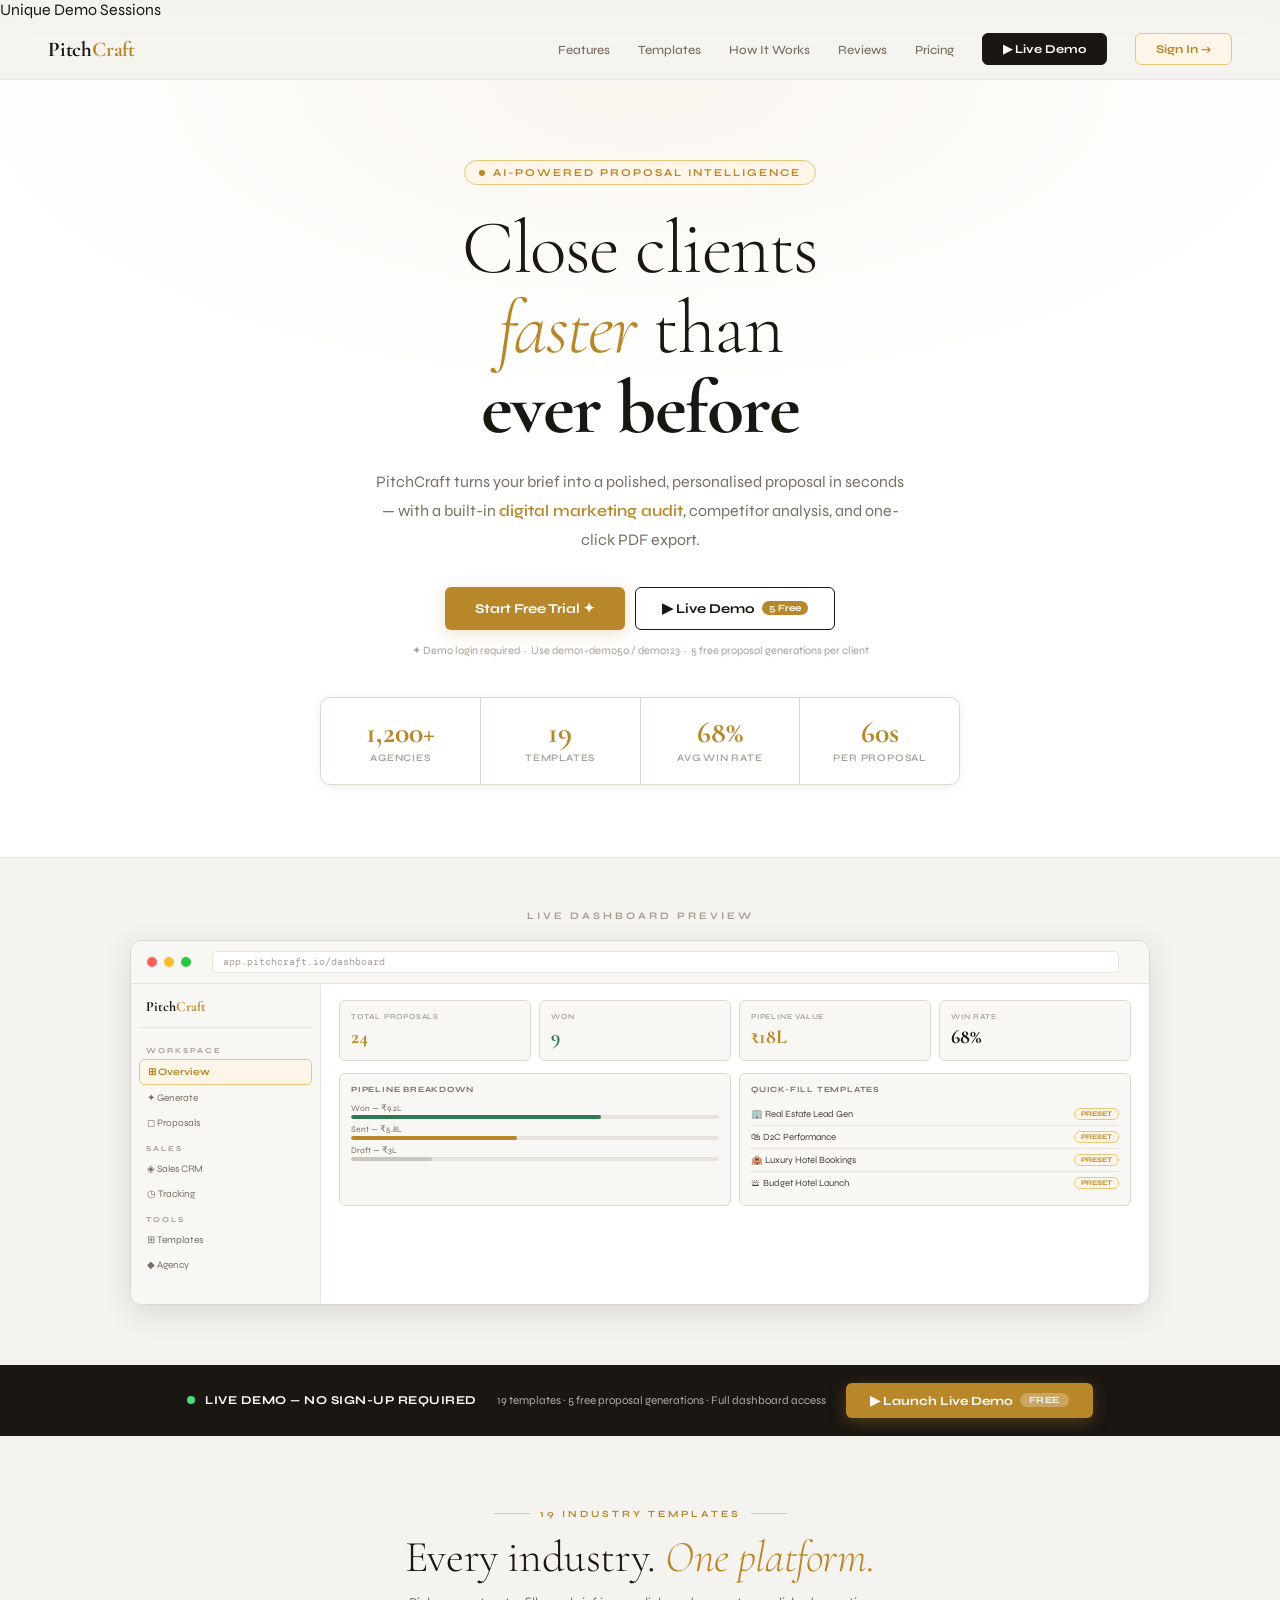
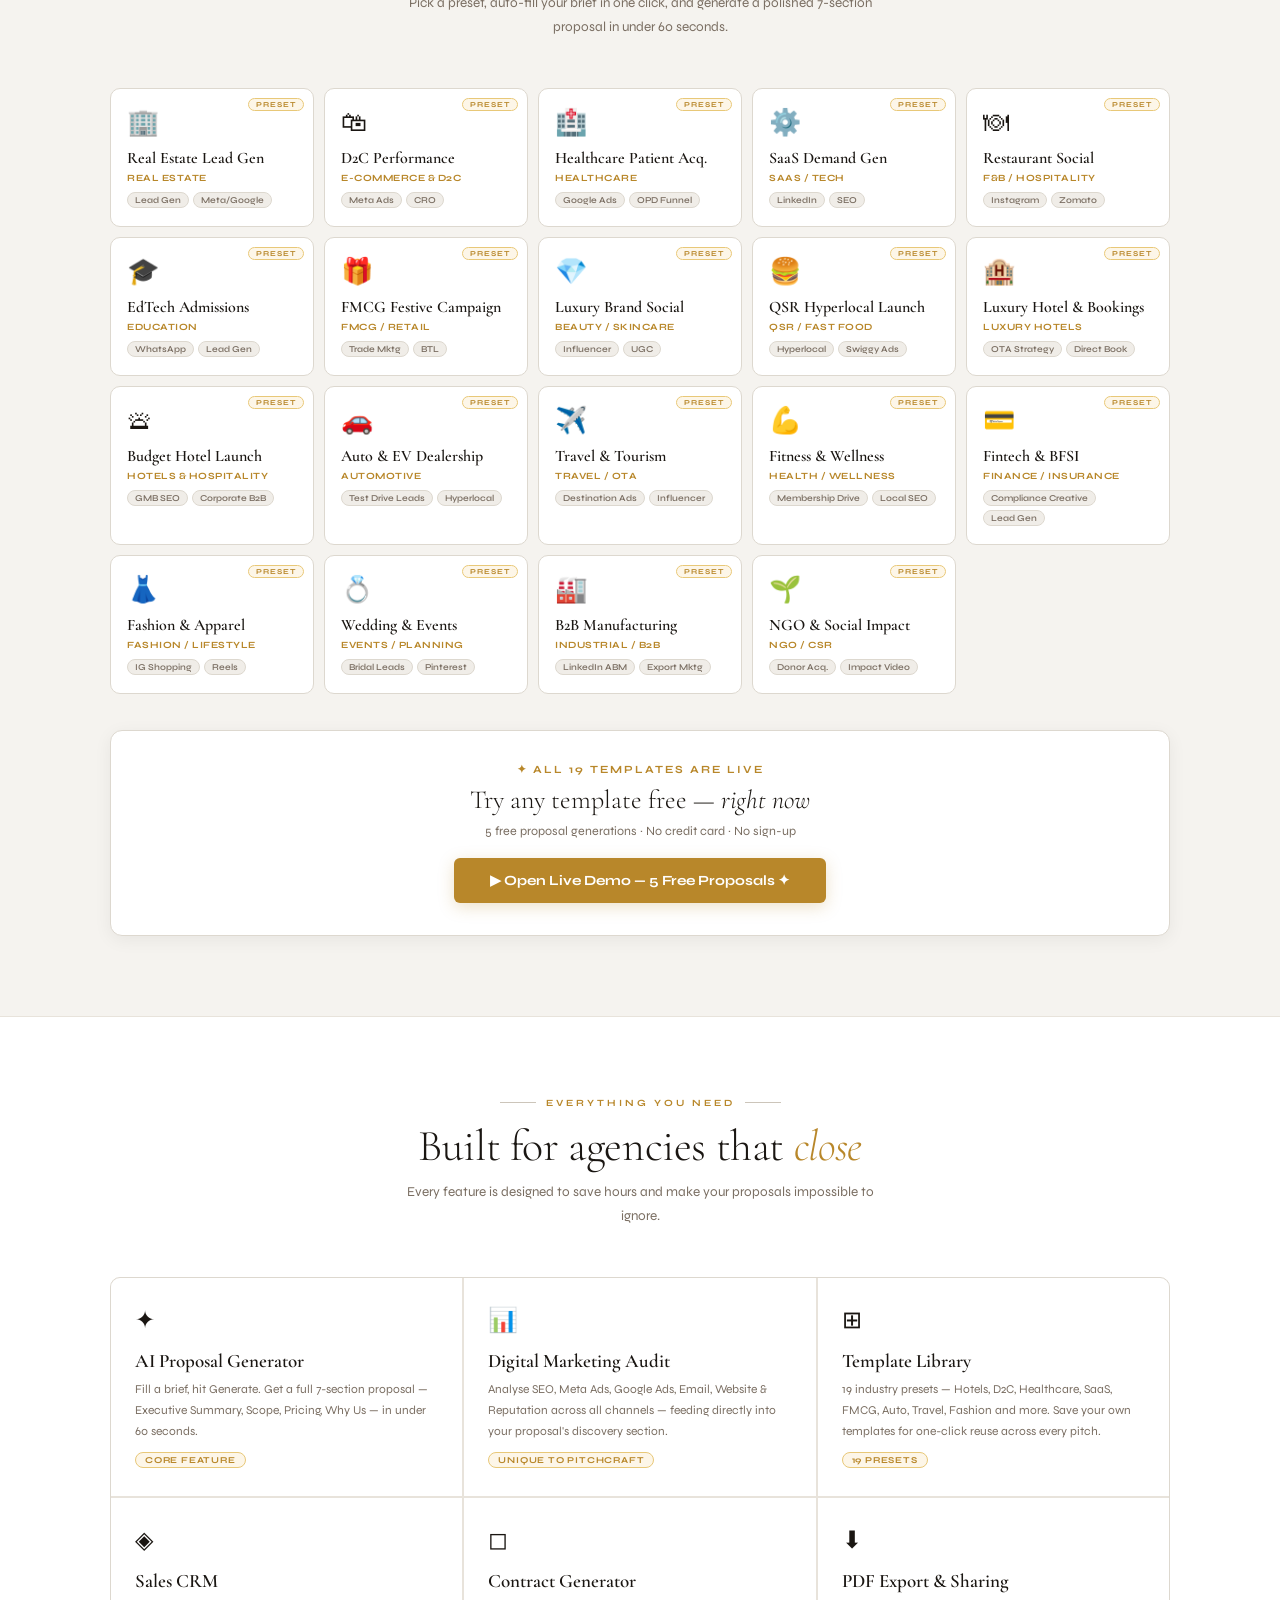
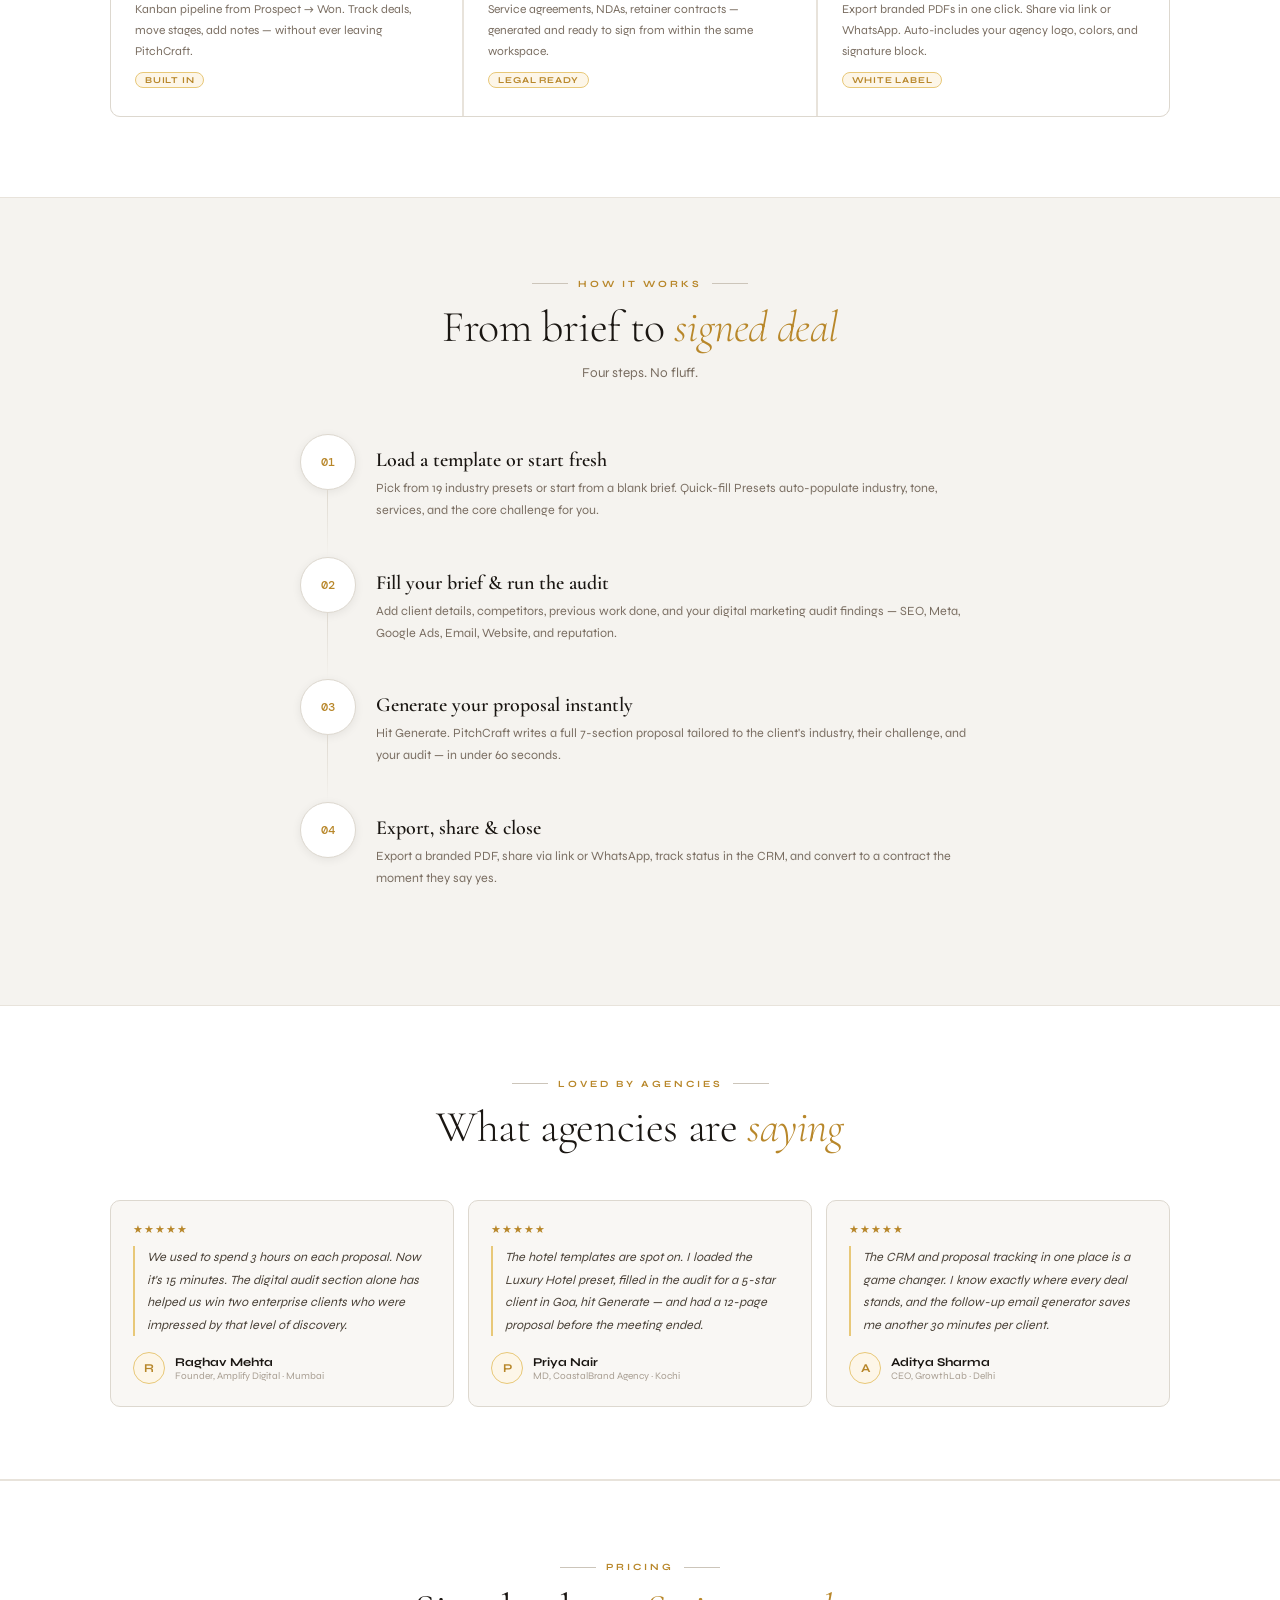
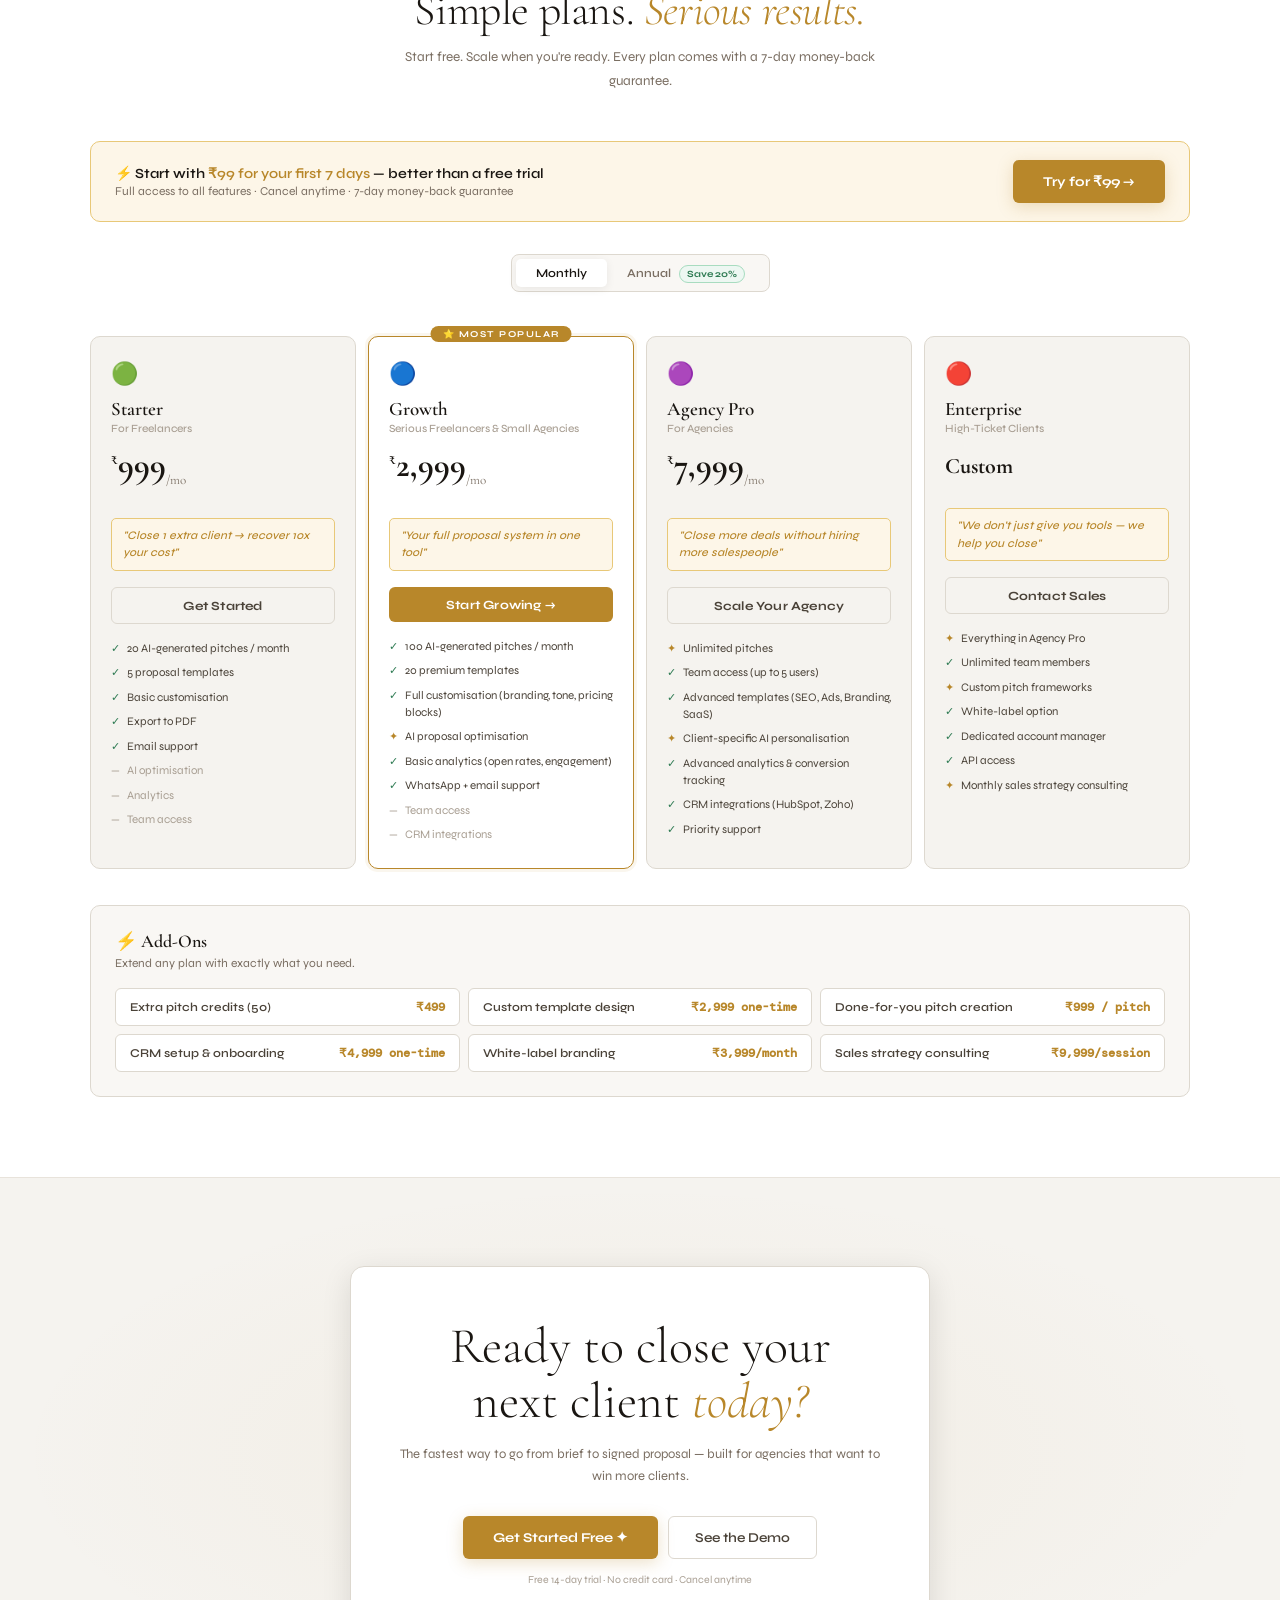
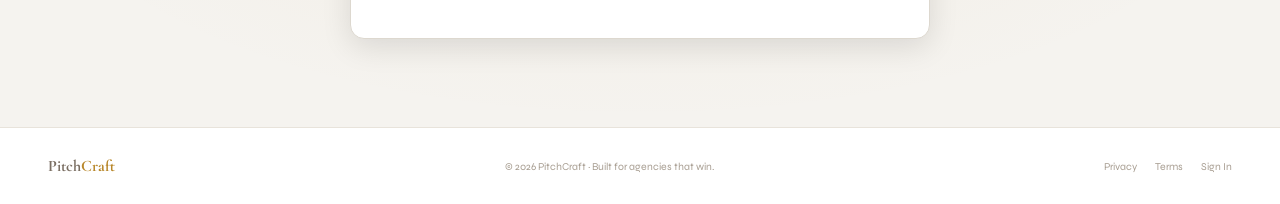
==== commit ad06e036: "feat: add 50-account authentication system with demo1-demo50/demo123 credentials" ====
--- a/PitchCraft-landing.html
+++ b/PitchCraft-landing.html
@@ -1,4 +1,4 @@
-<!DOCTYPE html>
+Unique Demo Sessions<!DOCTYPE html>
 <html lang="en">
 <head>
 <meta charset="UTF-8"/>
@@ -520,7 +520,7 @@
         <button class="btn-primary" onclick="selectPlan('trial')">Start Free Trial ✦</button>
         <button class="btn-secondary" onclick="showDemo()" style="display:inline-flex;align-items:center;gap:7px;border-color:var(--tx);color:var(--tx);font-weight:700">▶ Live Demo <span style="font-size:9.5px;background:var(--accent);color:#fff;border-radius:20px;padding:1px 7px;font-weight:700">5 Free</span></button>
       </div>
-      <div style="font-size:11px;color:var(--mu);text-align:center;margin-top:-38px;margin-bottom:40px;animation:fadeUp .7s .28s ease both">✦ No sign-up needed for demo &nbsp;·&nbsp; 5 free proposal generations included</div>
+      <div style="font-size:11px;color:var(--mu);text-align:center;margin-top:-38px;margin-bottom:40px;animation:fadeUp .7s .28s ease both">✦ Demo login required &nbsp;·&nbsp; Use demo1-demo50 / demo123 &nbsp;·&nbsp; 5 free proposal generations per client</div>
       <div class="hero-stats" style="animation:fadeUp .7s .32s ease both">
         <div class="hero-stat"><div class="hero-stat-num" data-target="1200" data-suffix="+">0</div><div class="hero-stat-label">Agencies</div></div>
         <div class="hero-stat"><div class="hero-stat-num" data-target="19" data-suffix="">0</div><div class="hero-stat-label">Templates</div></div>
@@ -1109,8 +1109,8 @@
         <!-- DEMO CREDENTIALS HINT -->
         <div class="demo-creds" onclick="fillDemoCredentials()">
           <div class="demo-creds-label">🎬 Demo Credentials — click to autofill</div>
-          <div class="demo-creds-row"><span class="demo-creds-key">Email</span><span class="demo-creds-val"><a href="/cdn-cgi/l/email-protection" class="__cf_email__" data-cfemail="0367666e6c43736a77606b60716265772d6a6c">[email&#160;protected]</a></span></div>
-          <div class="demo-creds-row"><span class="demo-creds-key">Password</span><span class="demo-creds-val">demo1234</span></div>
+          <div class="demo-creds-row"><span class="demo-creds-key">Username</span><span class="demo-creds-val">demo1 (or demo2-demo50)</span></div>
+          <div class="demo-creds-row"><span class="demo-creds-key">Password</span><span class="demo-creds-val">demo123</span></div>
         </div>
 
         <div class="lf-err" id="si-err"></div>
@@ -1517,9 +1517,9 @@
   if(modal) modal.style.display = 'none';
   const user = _pendingUser || {};
   const plan = _pendingPlan || 'starter';
-  try{ sessionStorage.setItem('pc_user', JSON.stringify({
+  try{ setSessionData('pc_user', {
     name: user.name, email: user.email, provider: 'Email', agency: user.agency, plan
-  })); }catch(e){}
+  }); }catch(e){}
   // Apply the chosen plan
   completeActivation(plan);
   _pendingUser = null;
@@ -1545,13 +1545,12 @@
 /* ══ SIGN IN ══ */
 const DEMO_EMAIL = 'demo@pitchcraft.io';
 let _pendingUser = null; // Stores new user details until payment complete
-const DEMO_PASS  = 'demo1234';
 
 function fillDemoCredentials(){
   const emailEl = document.getElementById('si-email');
   const passEl  = document.getElementById('si-pass');
-  emailEl.value = DEMO_EMAIL;
-  passEl.value  = DEMO_PASS;
+  emailEl.value = 'demo1';
+  passEl.value  = 'demo123';
   // Animate fields to show they've been filled
   [emailEl, passEl].forEach(el => {
     el.style.borderColor = 'var(--accent)';
@@ -1562,25 +1561,31 @@
 
 function doSignIn(){
   clearMsg();
-  const email = document.getElementById('si-email').value.trim();
+  const username = document.getElementById('si-email').value.trim();
   const pass  = document.getElementById('si-pass').value;
   const err   = document.getElementById('si-err');
   const btn   = document.getElementById('si-btn');
-  if(!email){err.textContent='Please enter your email address.';err.style.display='block';return;}
-  if(!email.includes('@')){err.textContent='Please enter a valid email address.';err.style.display='block';return;}
+  if(!username){err.textContent='Please enter your username (demo1-demo50).';err.style.display='block';return;}
   if(!pass){err.textContent='Please enter your password.';err.style.display='block';return;}
-  // Wrong credentials check (demo mode)
-  if(email !== DEMO_EMAIL || pass !== DEMO_PASS){
-    err.textContent='Incorrect credentials. Use the demo credentials above or try again.';
+  
+  // Validate against demo accounts
+  if(!validateLoginCredentials(username, pass)){
+    err.textContent='Invalid credentials. Use demo1-demo50 with password demo123';
     err.style.display='block';
     document.getElementById('si-pass').value='';
     return;
   }
+  
   btn.disabled=true;
   btn.innerHTML='<span class="lf-spin"></span> Signing in…';
   setTimeout(()=>{
-    showRedirectOverlay('Welcome back! Loading your dashboard…');
-    setTimeout(()=>showDashboard(),900);
+    setUserLoggedIn(username);
+    showRedirectOverlay('Welcome! Loading your dashboard…');
+    setTimeout(()=>{
+      btn.disabled=false;
+      btn.innerHTML='Sign In ✦';
+      showDashboard();
+    },900);
   },1400);
 }
 
@@ -1754,8 +1759,8 @@
 
   setTimeout(()=>{
     overlay.remove();
-    // Store user info in sessionStorage so demo can read it
-    sessionStorage.setItem('pc_user', JSON.stringify({name, email, provider}));
+    // Store user info in sessionStorage so demo can read it (session-scoped)
+    setSessionData('pc_user', {name, email, provider});
     showRedirectOverlay('Signed in! Loading your dashboard…');
     setTimeout(()=>showDashboard(),700);
   }, 1600);
@@ -1837,13 +1842,123 @@
   text.textContent=lv.t;text.style.color=lv.c;
 }
 
+/* ══ DEMO AUTHENTICATION ══ */
+const DEMO_ACCOUNTS = Array.from({length: 50}, (_, i) => ({
+  username: `demo${i+1}`,
+  password: 'demo123'
+}));
+
+function validateLoginCredentials(username, password){
+  return DEMO_ACCOUNTS.some(acc => acc.username === username && acc.password === password);
+}
+
+function isUserLoggedIn(){
+  try{
+    const loginState = sessionStorage.getItem('pc_logged_in');
+    return loginState === 'true';
+  }catch(e){ return false; }
+}
+
+function setUserLoggedIn(username){
+  try{
+    sessionStorage.setItem('pc_logged_in', 'true');
+    sessionStorage.setItem('pc_login_user', username);
+  }catch(e){}
+}
+
+function getCurrentLoginUser(){
+  try{
+    return sessionStorage.getItem('pc_login_user') || 'Demo User';
+  }catch(e){ return 'Demo User'; }
+}
+
+function doLogoutUser(){
+  try{
+    sessionStorage.removeItem('pc_logged_in');
+    sessionStorage.removeItem('pc_login_user');
+    clearCurrentSession();
+  }catch(e){}
+}
+
+/* ══ DEMO SESSION MANAGEMENT ══
+ * Each client demo gets a unique session ID, isolating all demo data
+ * Session data is namespaced by session ID: "sessionId:key"
+ * When a new client arrives, click "👤 New Client" in the topbar to:
+ *   1. Generate a fresh session ID
+ *   2. Clear all previous client's data
+ *   3. Reset dashboard to pristine state
+ * Benefits:
+ *   - No data leakage between clients
+ *   - Easy client handoff (just click button)
+ *   - Session persists until logout or new client clicked
+ *   - Ideal for in-person sales demos or client presentations
+ */
+function generateDemoSessionId(){
+  return 'demo_' + Date.now() + '_' + Math.random().toString(36).substr(2, 9);
+}
+
+function getCurrentDemoSession(){
+  try{
+    let sessionId = sessionStorage.getItem('pc_demo_session');
+    if(!sessionId){
+      sessionId = generateDemoSessionId();
+      sessionStorage.setItem('pc_demo_session', sessionId);
+    }
+    return sessionId;
+  }catch(e){ return 'demo_default'; }
+}
+
+function getSessionStorageKey(key){
+  const sessionId = getCurrentDemoSession();
+  return `${sessionId}:${key}`;
+}
+
+function setSessionData(key, value){
+  try{ sessionStorage.setItem(getSessionStorageKey(key), JSON.stringify(value)); }catch(e){}
+}
+
+function getSessionData(key){
+  try{ return JSON.parse(sessionStorage.getItem(getSessionStorageKey(key)) || 'null'); }catch(e){ return null; }
+}
+
+function clearCurrentSession(){
+  try{
+    const sessionId = sessionStorage.getItem('pc_demo_session');
+    const keys = [];
+    for(let i=0; i<sessionStorage.length; i++){
+      const k = sessionStorage.key(i);
+      if(k && k.startsWith(sessionId+':')) keys.push(k);
+    }
+    keys.forEach(k=>sessionStorage.removeItem(k));
+  }catch(e){}
+}
+
+function startNewClientDemo(){
+  clearCurrentSession();
+  sessionStorage.removeItem('pc_demo_session');
+  const newSessionId = generateDemoSessionId();
+  sessionStorage.setItem('pc_demo_session', newSessionId);
+  showRedirectOverlay('Starting fresh demo for new client…');
+  setTimeout(()=>{
+    showDashboard();
+    showToast('✓ Demo reset for new client — start generating proposals!');
+  }, 600);
+}
+
 /* ══ DASHBOARD ══ */
 function showDashboard(){
+  // Check if user is logged in
+  if(!isUserLoggedIn()){
+    showLogin();
+    return;
+  }
+  
   const ov = document.getElementById('redirect-overlay');
   if(ov) ov.remove();
   ['page-home','page-login','page-trial'].forEach(id=>document.getElementById(id).classList.remove('active'));
   document.getElementById('page-dashboard').classList.add('active');
   window.scrollTo(0,0);
+  getCurrentDemoSession(); // Initialize session if not exists
   if(typeof window._dbInit==='function') window._dbInit();
 }
 
@@ -2343,6 +2458,7 @@
   <div class="topbar">
     <div class="topbar-title" id="page-title">Templates</div>
     <div style="display:flex;gap:8px">
+      <button class="btn btn-o btn-sm" onclick="startNewClientDemo()" title="Reset demo for a new client" style="background:rgba(192,64,26,.1);border-color:#f5c4b4;color:#c0401a">👤 New Client</button>
       <button class="btn btn-o btn-sm" onclick="nav('agency')">⚙ Agency</button>
       <button class="btn btn-g btn-sm" onclick="nav('generate')">+ New Proposal</button>
     </div>
@@ -2353,7 +2469,10 @@
     <div id="view-templates">
       <div class="demo-banner">
         <span>🎬 <b>Live Demo</b> — 19 templates · <b style="color:var(--grn)">5 free proposal generations</b> · Click any card to preview · "Load Template →" auto-fills the form · then hit Generate</span>
-        <button class="btn btn-o btn-xs" onclick="resetDemo()">↺ Reset</button>
+        <div style="display:flex;gap:8px">
+          <button class="btn btn-o btn-xs" onclick="resetDemo()">↺ Reset</button>
+          <button class="btn btn-o btn-xs" onclick="startNewClientDemo()" title="Start a new isolated client demo" style="font-size:9.5px;background:rgba(26,128,74,.08);border-color:#a8dcc0;color:var(--grn)">👤 New Client</button>
+        </div>
       </div>
       <div class="pg-header">
         <div><h2>Templates</h2><p>Save briefs as reusable templates. One click loads everything into the proposal form.</p></div>
@@ -2735,9 +2854,9 @@
 let _tab='presets',_cat='all',_q='',_prevTmpl=null,_loaded=null;
 
 function initDashboard(){
-  // Read signed-in user from OAuth flow
+  // Read signed-in user from OAuth flow (session-scoped)
   try {
-    const u = JSON.parse(sessionStorage.getItem('pc_user') || 'null');
+    const u = getSessionData('pc_user') || JSON.parse(sessionStorage.getItem('pc_user') || 'null');
     if(u && u.name){
       const nameEl = document.querySelector('.sb-uname');
       const planEl = document.querySelector('.sb-plan');
@@ -2801,9 +2920,16 @@
 function buildCard(t,isPreset,idx){
   const chips=t.services.slice(0,3).map(s=>`<span class="c-chip">${s}</span>`).join('')+(t.services.length>3?`<span class="c-chip">+${t.services.length-3}</span>`:'');
   const del=isPreset?'':` <button class="c-del" onclick="event.stopPropagation();delSaved(${idx})">✕</button>`;
+  
+  // Add usage counter for featured templates
+  const isFeatured = FEATURED_TEMPLATES.includes(t.name);
+  const usageCount = isFeatured ? getTemplateUsageCount(t.name) : 0;
+  const usageBadge = isFeatured ? `<div style="position:absolute;bottom:9px;right:9px;font-size:9px;font-weight:700;color:${usageCount >= FEATURED_LIMIT ? 'var(--rust)' : 'var(--grn)'};background:${usageCount >= FEATURED_LIMIT ? '#fef2ee' : 'var(--grn-bg)'};border:1px solid ${usageCount >= FEATURED_LIMIT ? '#f5c4b4' : '#a8dcc0'};border-radius:20px;padding:2px 8px;letter-spacing:.5px}">${usageCount}/${FEATURED_LIMIT}</div>` : '';
+  
   return `<div class="card${isPreset?' preset':''}" onclick="openPrev(${esc(t)})">
     ${del}
     ${isPreset?`<span class="c-badge">PRESET</span>`:''}
+    ${usageBadge}
     <span class="c-icon">${t.icon||'◻'}</span>
     <div class="c-name">${t.name}</div>
     <div class="c-ind">${t.industry}</div>
@@ -2901,12 +3027,44 @@
     <button class="side-gen-btn" onclick="generateProposal()">✦ Generate Now</button>`;
 }
 
+/* ══ FEATURED TEMPLATE LIMITS ══ */
+const FEATURED_TEMPLATES = ['Real Estate Lead Gen', 'D2C Performance', 'Healthcare Patient Acq.'];
+const FEATURED_LIMIT = 5;
+
+function trackTemplateUsage(templateName){
+  const key = getSessionStorageKey('template_usage');
+  let usage = {};
+  try{ usage = JSON.parse(sessionStorage.getItem(key) || '{}'); }catch(e){}
+  usage[templateName] = (usage[templateName] || 0) + 1;
+  try{ sessionStorage.setItem(key, JSON.stringify(usage)); }catch(e){}
+  return usage[templateName];
+}
+
+function getTemplateUsageCount(templateName){
+  const key = getSessionStorageKey('template_usage');
+  try{ 
+    const usage = JSON.parse(sessionStorage.getItem(key) || '{}');
+    return usage[templateName] || 0;
+  }catch(e){ return 0; }
+}
+
+function isFeatureLimitExceeded(templateName){
+  return FEATURED_TEMPLATES.includes(templateName) && getTemplateUsageCount(templateName) >= FEATURED_LIMIT;
+}
+
 function generateProposal(){
-  if(!useCredit()) return;
   const t=_loaded;
   const err=document.getElementById('gen-err');
   if(!t){err.textContent='Please load a template first.';err.style.display='block';return;}
   err.style.display='none';
+  
+  // Check if featured template limit exceeded
+  if(isFeatureLimitExceeded(t.name)){
+    showUpgradePromptForLimit(t.name);
+    return;
+  }
+  
+  if(!useCredit()) return;
   const btn=document.getElementById('gen-btn');
   btn.disabled=true; btn.innerHTML='<span class="spin"></span> Generating…';
   const out=document.getElementById('prop-output');
@@ -2926,12 +3084,37 @@
   setTimeout(()=>{
     document.getElementById('st-'+(steps.length-1))?.classList.replace('active','done');
     btn.disabled=false; btn.innerHTML='✦ Generate Proposal';
+    // Track featured template usage
+    trackTemplateUsage(_loaded.name);
     renderProp(t);
     dbToast('✓ Proposal ready!','success');
   },steps.length*420+300);
 }
 
 function gv(id){ const el=document.getElementById(id); return el?(el.value||el.textContent||'').trim():''; }
+
+function showUpgradePromptForLimit(templateName){
+  const count = getTemplateUsageCount(templateName);
+  const modal = document.createElement('div');
+  modal.style.cssText = 'position:fixed;inset:0;background:rgba(0,0,0,.5);z-index:10000;display:flex;align-items:center;justify-content:center;backdrop-filter:blur(4px);animation:fadeIn .25s ease';
+  modal.innerHTML = `
+    <div style="background:var(--s1);border:1.5px solid var(--gold-bdr);border-radius:12px;padding:28px;width:100%;max-width:450px;box-shadow:var(--sh-lg);animation:fadeUp .3s ease;text-align:center">
+      <div style="font-size:40px;margin-bottom:12px">✦</div>
+      <div style="font-family:'Cormorant Garamond',serif;font-size:20px;font-weight:600;color:var(--tx);margin-bottom:8px">${templateName}</div>
+      <div style="font-size:12px;color:var(--t3);line-height:1.7;margin-bottom:20px">
+        <span style="color:var(--rust);font-weight:700">${count} of ${FEATURED_LIMIT} free generations used</span><br>You've unlocked the power of this template! Ready to scale?
+      </div>
+      <div style="background:var(--gold-bg);border:1.5px solid var(--gold-bdr);border-radius:8px;padding:14px;margin-bottom:20px;font-size:12px;color:var(--accent);font-weight:600">
+        Unlock unlimited access to all templates + advanced features
+      </div>
+      <div style="display:flex;gap:8px">
+        <button onclick="this.closest('div').remove()" style="flex:1;padding:10px;background:transparent;border:1.5px solid var(--b2);color:var(--t2);border-radius:var(--r);font-family:'Syne',sans-serif;font-size:12px;font-weight:700;cursor:pointer;transition:all .15s" onmouseover="this.style.borderColor='var(--accent)';this.style.color='var(--accent)'" onmouseout="this.style.borderColor='var(--b2)';this.style.color='var(--t2)'">Not now</button>
+        <button onclick="selectPlan('growth');this.closest('div').remove()" style="flex:1;padding:10px;background:var(--accent);color:#fff;border:none;border-radius:var(--r);font-family:'Syne',sans-serif;font-size:12px;font-weight:700;cursor:pointer;transition:all .15s;box-shadow:0 4px 12px rgba(184,135,42,.25)" onmouseover="this.style.background='#a07020';this.style.transform='translateY(-1px)'" onmouseout="this.style.background='var(--accent)';this.style.transform='none'">Upgrade Now →</button>
+      </div>
+    </div>`;
+  document.body.appendChild(modal);
+  modal.addEventListener('click', e => { if(e.target === modal) modal.remove(); });
+}
 
 function buildAuditSection(){
   const channels=[
@@ -3053,10 +3236,14 @@
 function doLogout(){
   const modal = document.getElementById('logout-modal');
   if(modal) modal.remove();
-  try{ sessionStorage.removeItem('pc_user'); }catch(e){}
+  try{ 
+    sessionStorage.removeItem('pc_user');
+    doLogoutUser();
+  }catch(e){}
   document.getElementById('page-dashboard').classList.remove('active');
   document.getElementById('page-home').classList.add('active');
   window.scrollTo(0,0);
+  showToast('✓ Logged out successfully');
 }
 
 function nav(view){
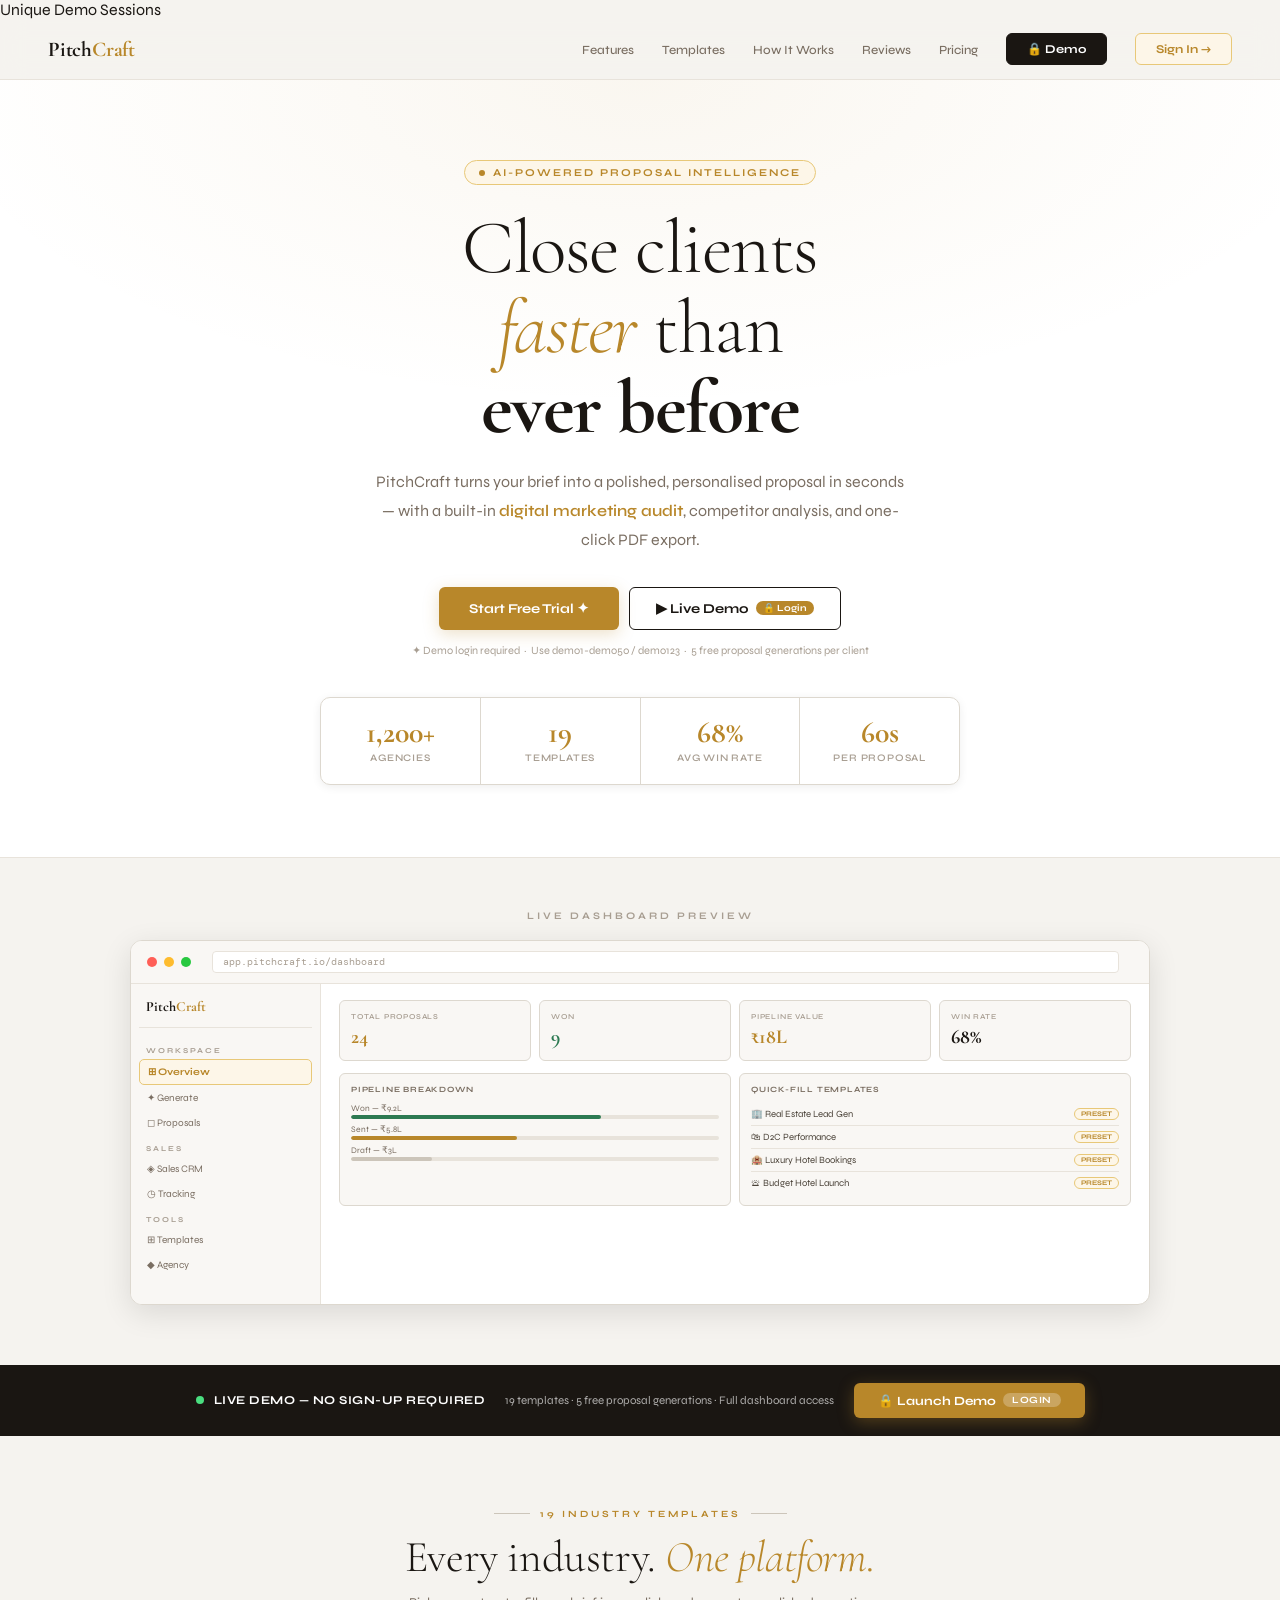
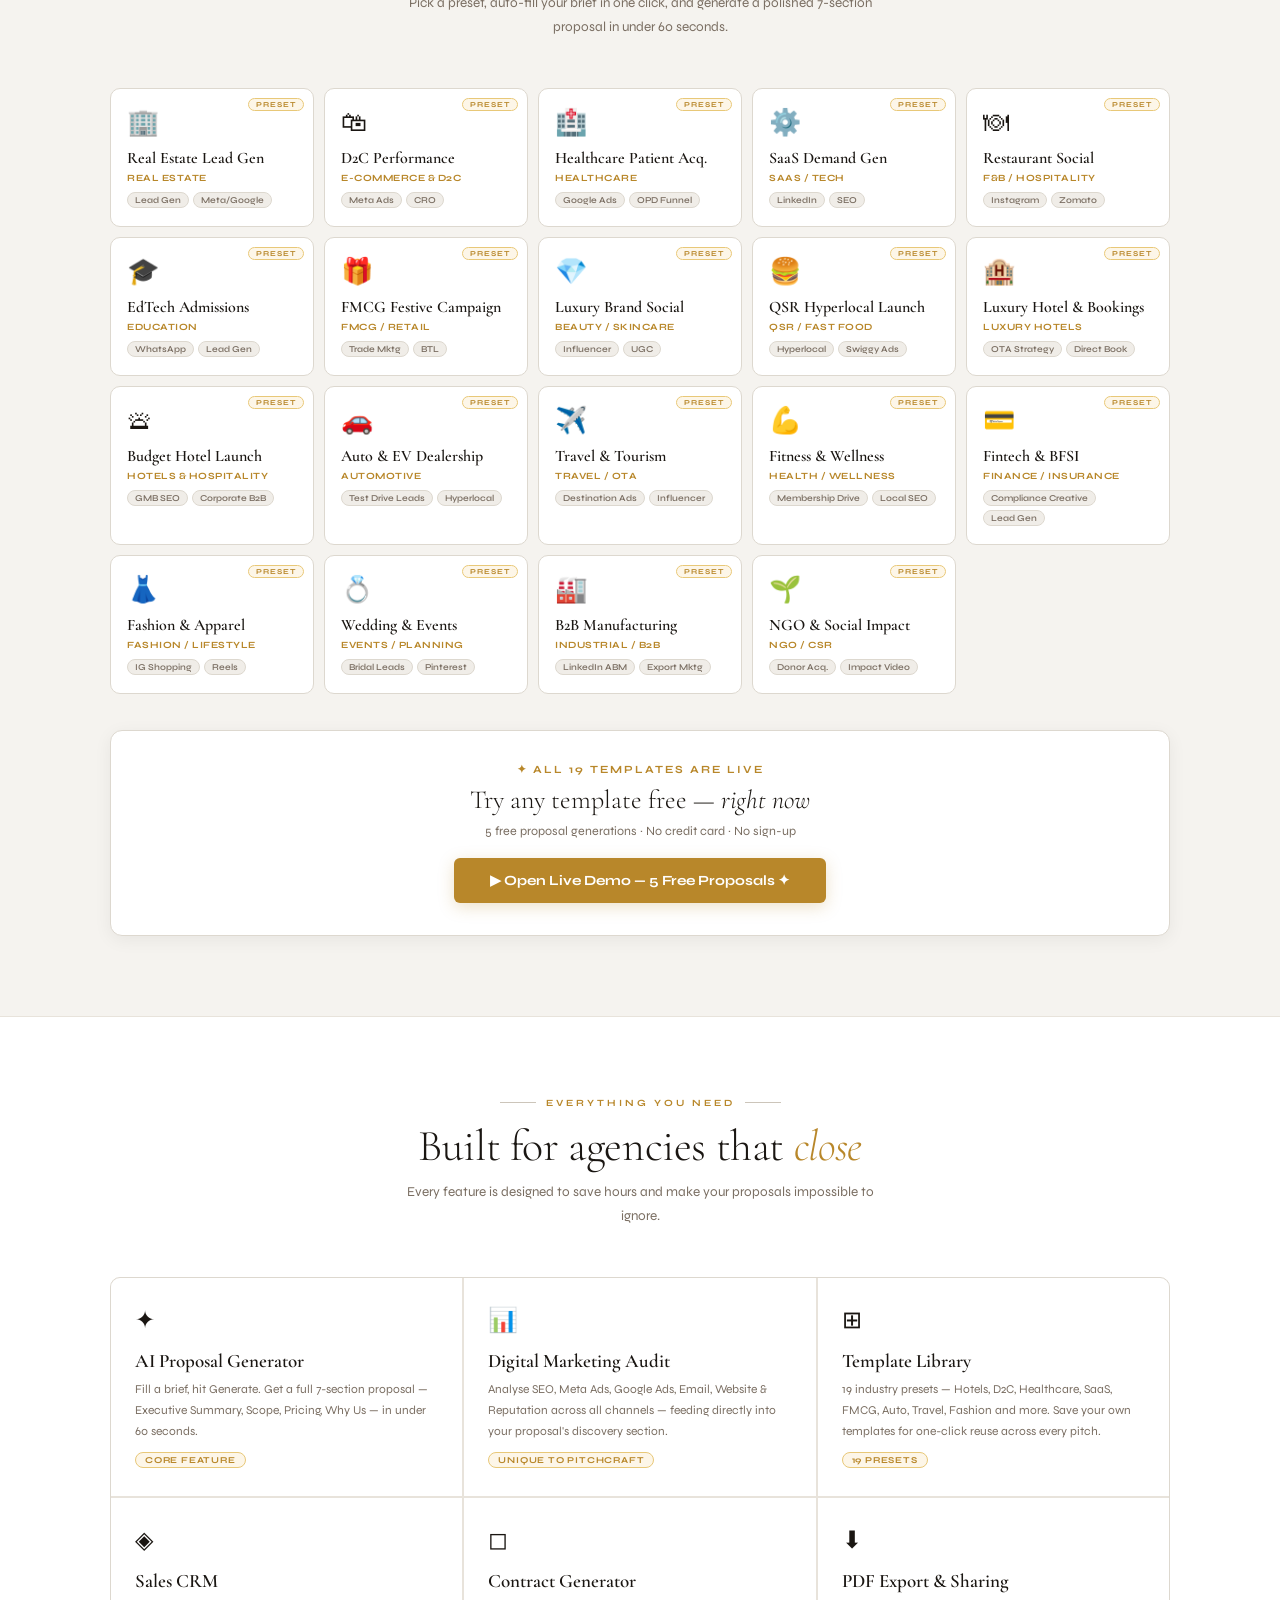
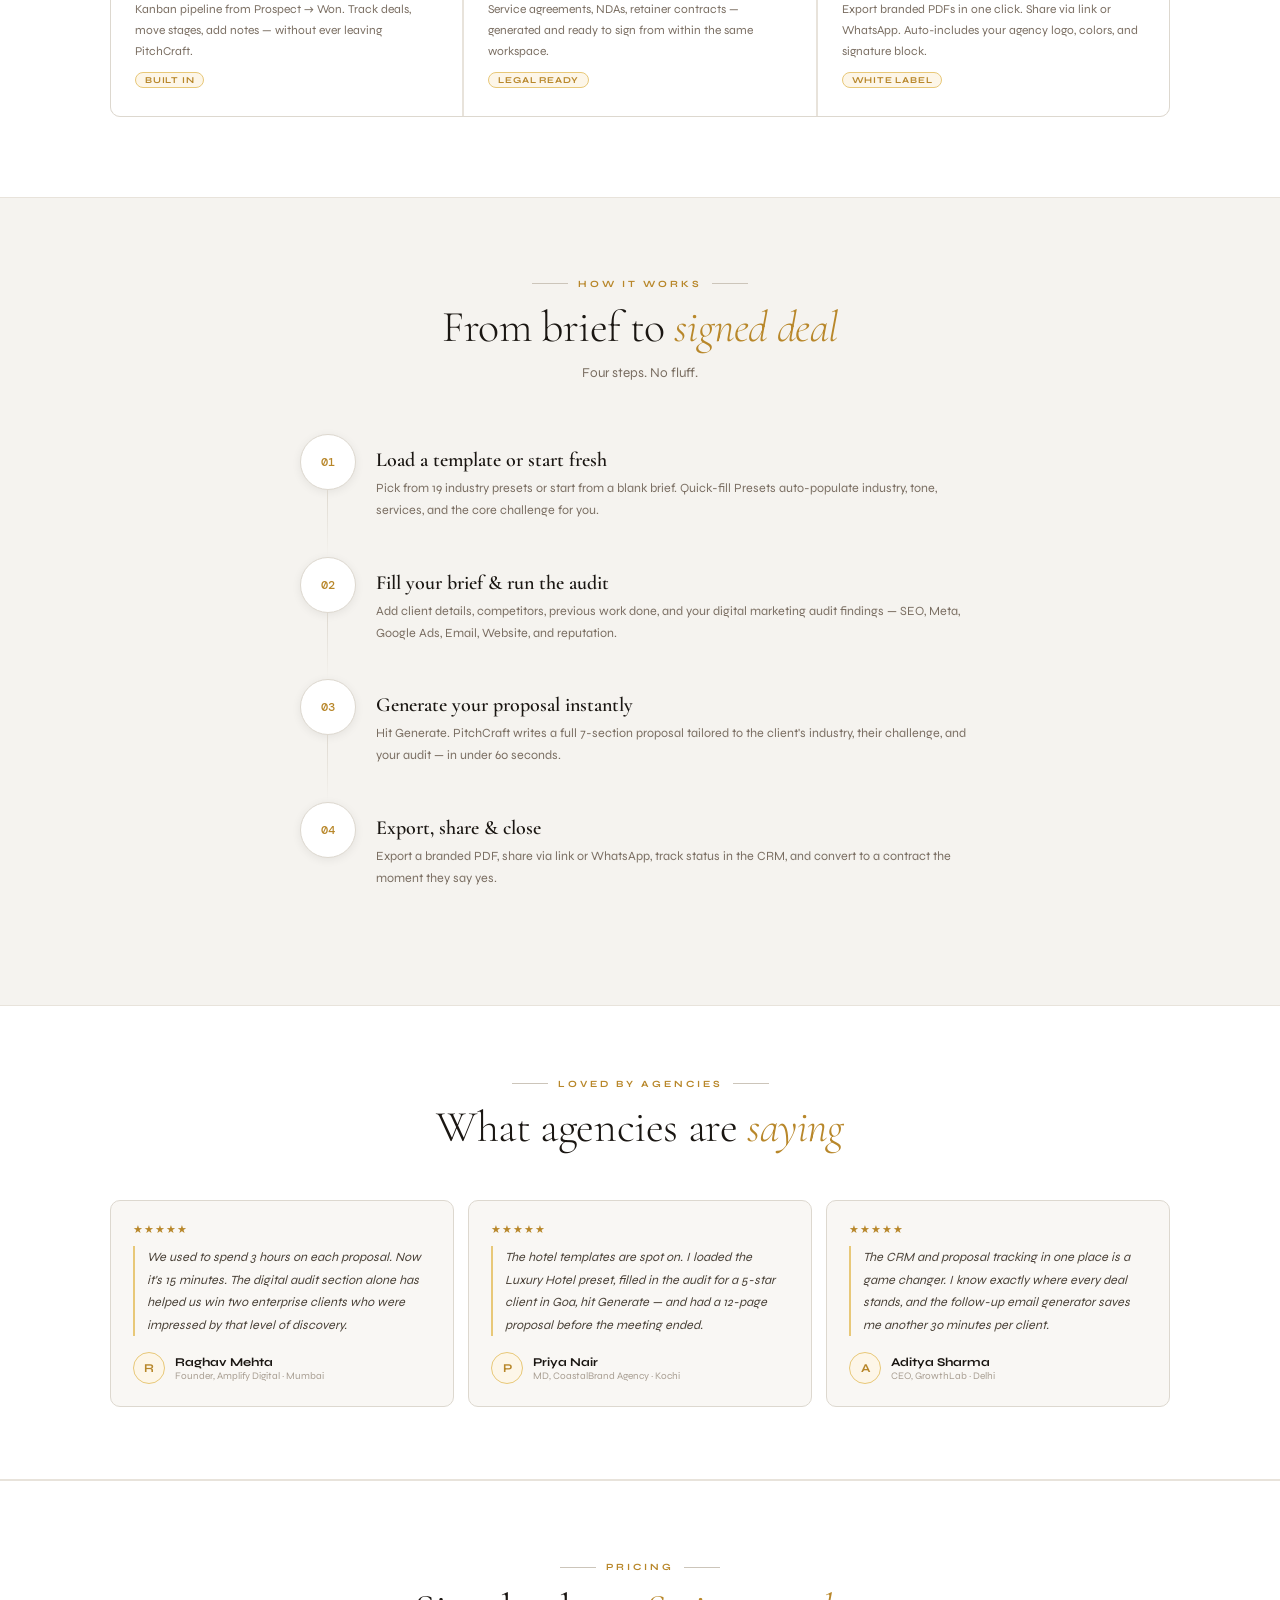
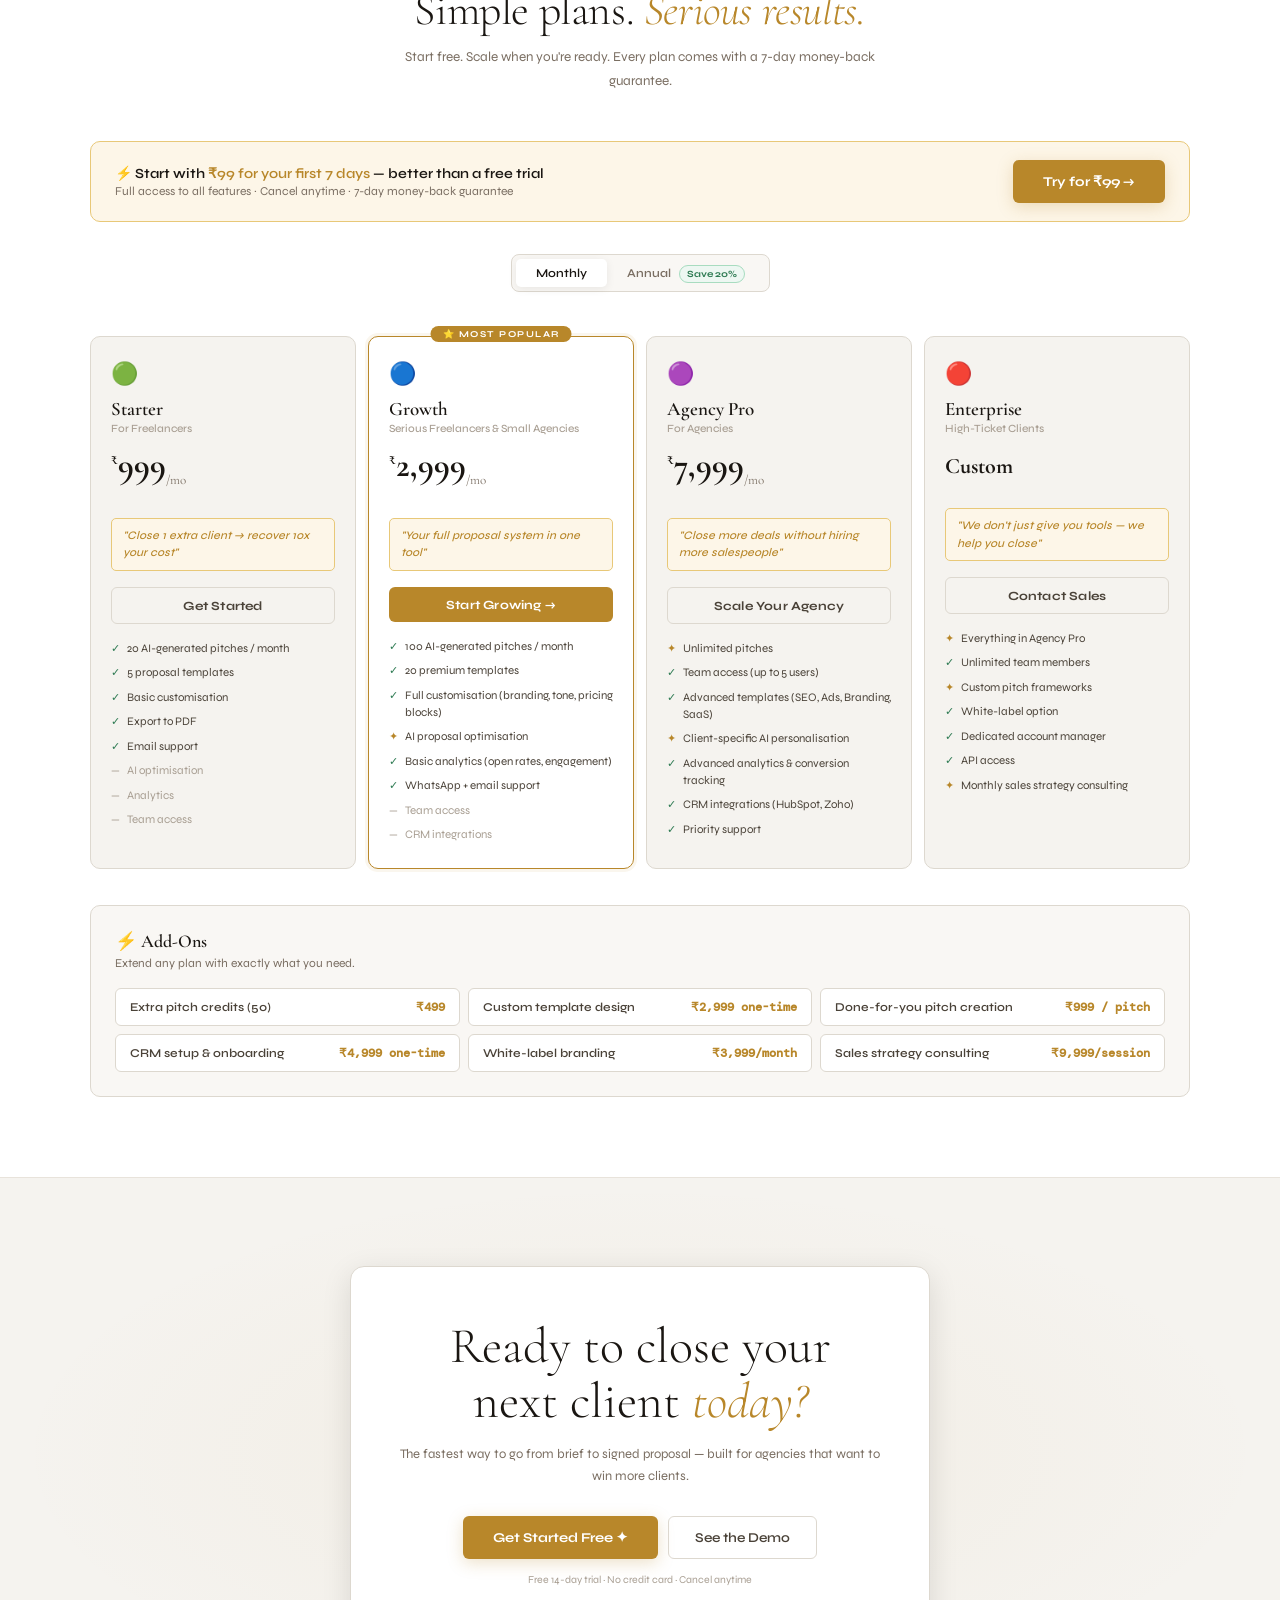
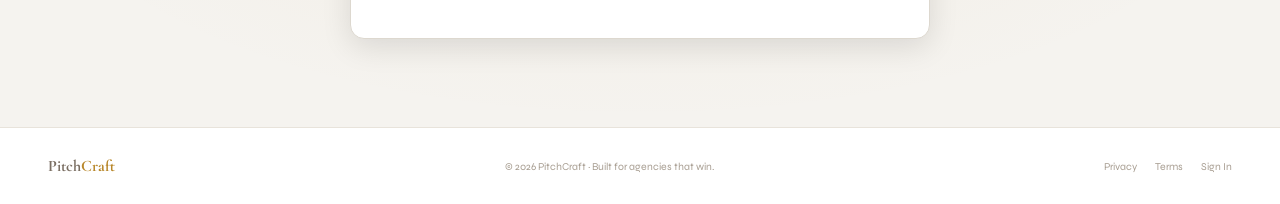
==== commit faf48e8e: "feat: add lock icons to demo buttons to indicate login required" ====
--- a/PitchCraft-landing.html
+++ b/PitchCraft-landing.html
@@ -495,7 +495,7 @@
       <span class="nav-link" onclick="scrollToEl('section-how')">How It Works</span>
       <span class="nav-link" onclick="scrollToEl('section-testi')">Reviews</span>
       <span class="nav-link" onclick="scrollToEl('section-pricing')">Pricing</span>
-      <button class="nav-cta" onclick="showDemo()" style="background:var(--tx);color:#fff;border-color:var(--tx);display:inline-flex;align-items:center;gap:6px">▶ Live Demo</button>
+      <button class="nav-cta" onclick="showDemo()" style="background:var(--tx);color:#fff;border-color:var(--tx);display:inline-flex;align-items:center;gap:6px">🔒 Demo</button>
       <button class="nav-cta" onclick="showLogin()">Sign In →</button>
     </div>
   </nav>
@@ -518,7 +518,7 @@
       </p>
       <div class="hero-actions">
         <button class="btn-primary" onclick="selectPlan('trial')">Start Free Trial ✦</button>
-        <button class="btn-secondary" onclick="showDemo()" style="display:inline-flex;align-items:center;gap:7px;border-color:var(--tx);color:var(--tx);font-weight:700">▶ Live Demo <span style="font-size:9.5px;background:var(--accent);color:#fff;border-radius:20px;padding:1px 7px;font-weight:700">5 Free</span></button>
+        <button class="btn-secondary" onclick="showDemo()" style="display:inline-flex;align-items:center;gap:7px;border-color:var(--tx);color:var(--tx);font-weight:700">▶ Live Demo <span style="font-size:9.5px;background:var(--accent);color:#fff;border-radius:20px;padding:1px 7px;font-weight:700">🔒 Login</span></button>
       </div>
       <div style="font-size:11px;color:var(--mu);text-align:center;margin-top:-38px;margin-bottom:40px;animation:fadeUp .7s .28s ease both">✦ Demo login required &nbsp;·&nbsp; Use demo1-demo50 / demo123 &nbsp;·&nbsp; 5 free proposal generations per client</div>
       <div class="hero-stats" style="animation:fadeUp .7s .32s ease both">
@@ -604,7 +604,7 @@
       <span style="font-size:12px;font-weight:700;color:#fff;letter-spacing:.5px">LIVE DEMO — NO SIGN-UP REQUIRED</span>
     </div>
     <span style="font-size:11.5px;color:rgba(255,255,255,.65)">19 templates · 5 free proposal generations · Full dashboard access</span>
-    <button onclick="showDemo()" style="padding:10px 24px;background:var(--accent);color:#fff;border:none;border-radius:6px;font-family:'Syne',sans-serif;font-size:12.5px;font-weight:700;cursor:pointer;display:inline-flex;align-items:center;gap:7px;box-shadow:0 4px 16px rgba(184,135,42,.35);transition:all .18s" onmouseover="this.style.transform='translateY(-1px)'" onmouseout="this.style.transform='none'">▶ Launch Live Demo <span style="background:rgba(255,255,255,.25);border-radius:20px;padding:1px 9px;font-size:9.5px;font-weight:700;letter-spacing:.5px">FREE</span></button>
+    <button onclick="showDemo()" style="padding:10px 24px;background:var(--accent);color:#fff;border:none;border-radius:6px;font-family:'Syne',sans-serif;font-size:12.5px;font-weight:700;cursor:pointer;display:inline-flex;align-items:center;gap:7px;box-shadow:0 4px 16px rgba(184,135,42,.35);transition:all .18s" onmouseover="this.style.transform='translateY(-1px)'" onmouseout="this.style.transform='none'">🔒 Launch Demo <span style="background:rgba(255,255,255,.25);border-radius:20px;padding:1px 9px;font-size:9.5px;font-weight:700;letter-spacing:.5px">LOGIN</span></button>
   </div>
 
   <!-- ALL 19 TEMPLATES SHOWCASE -->
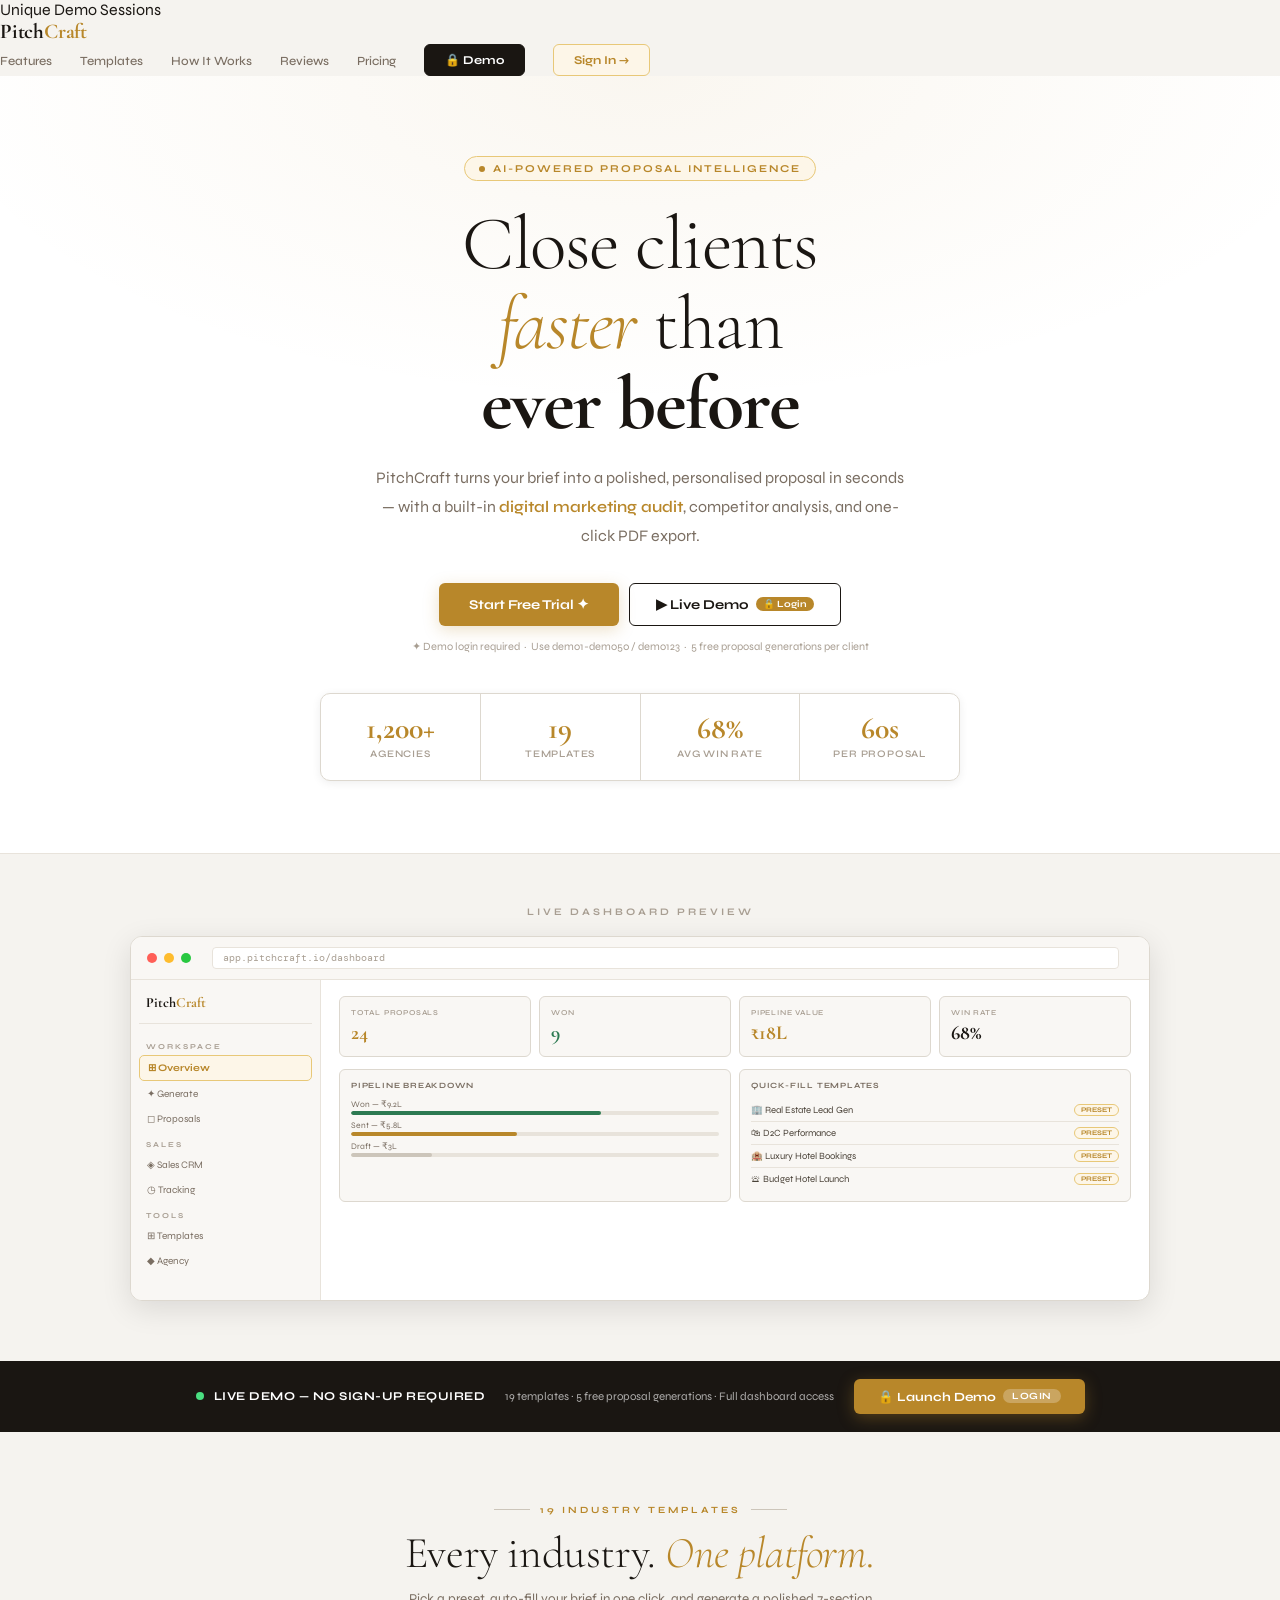
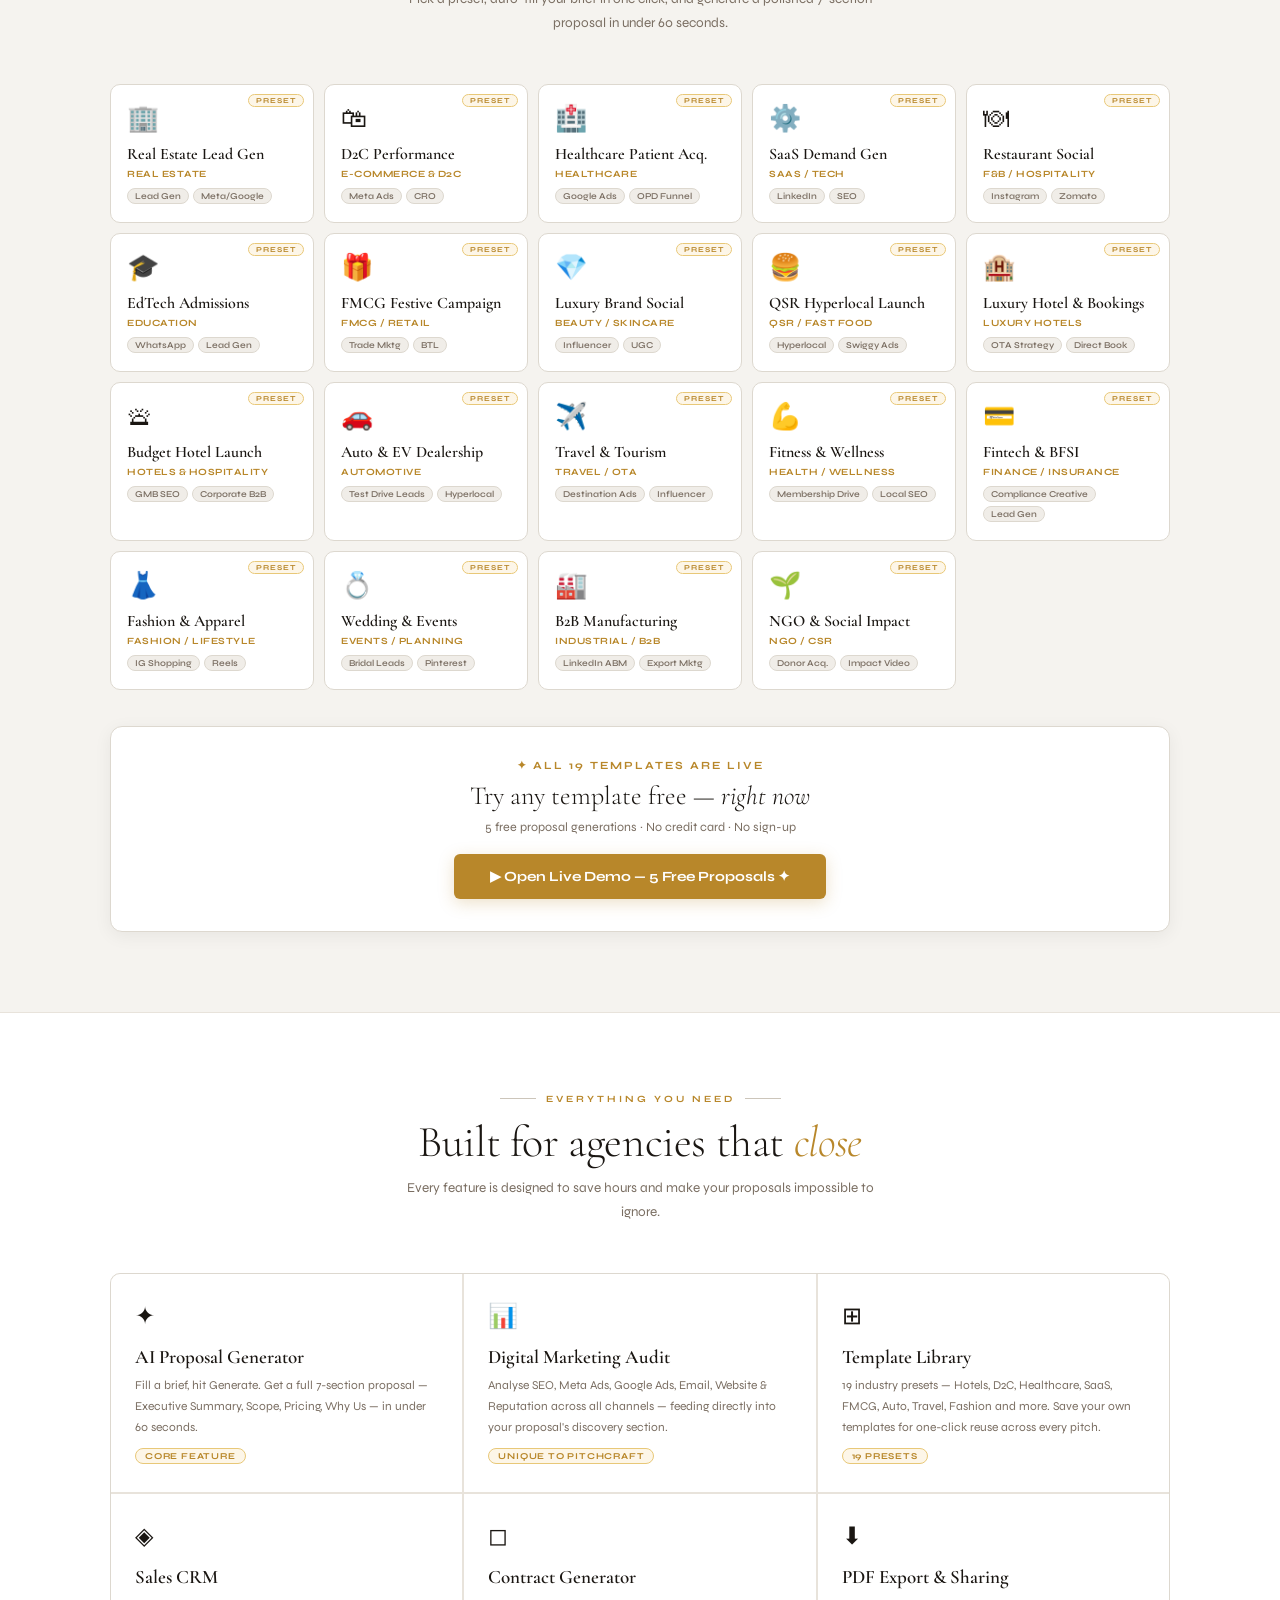
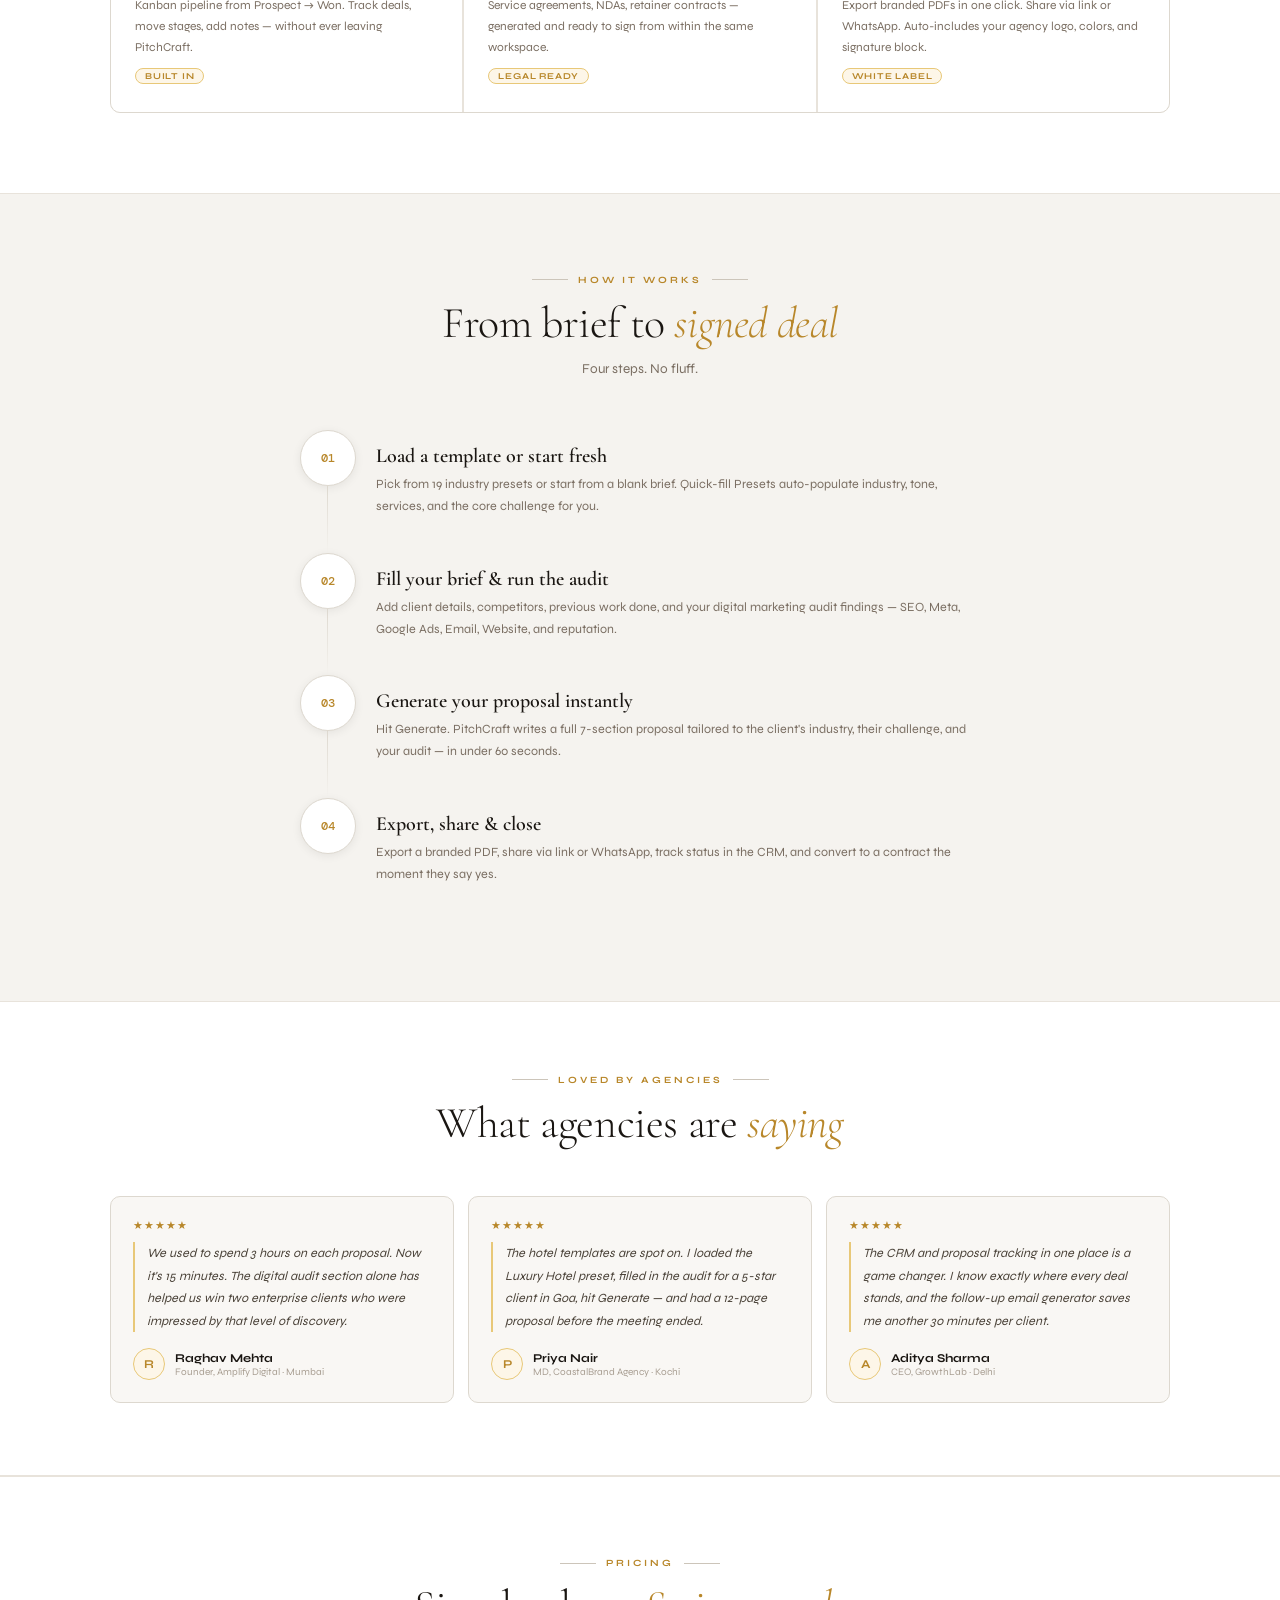
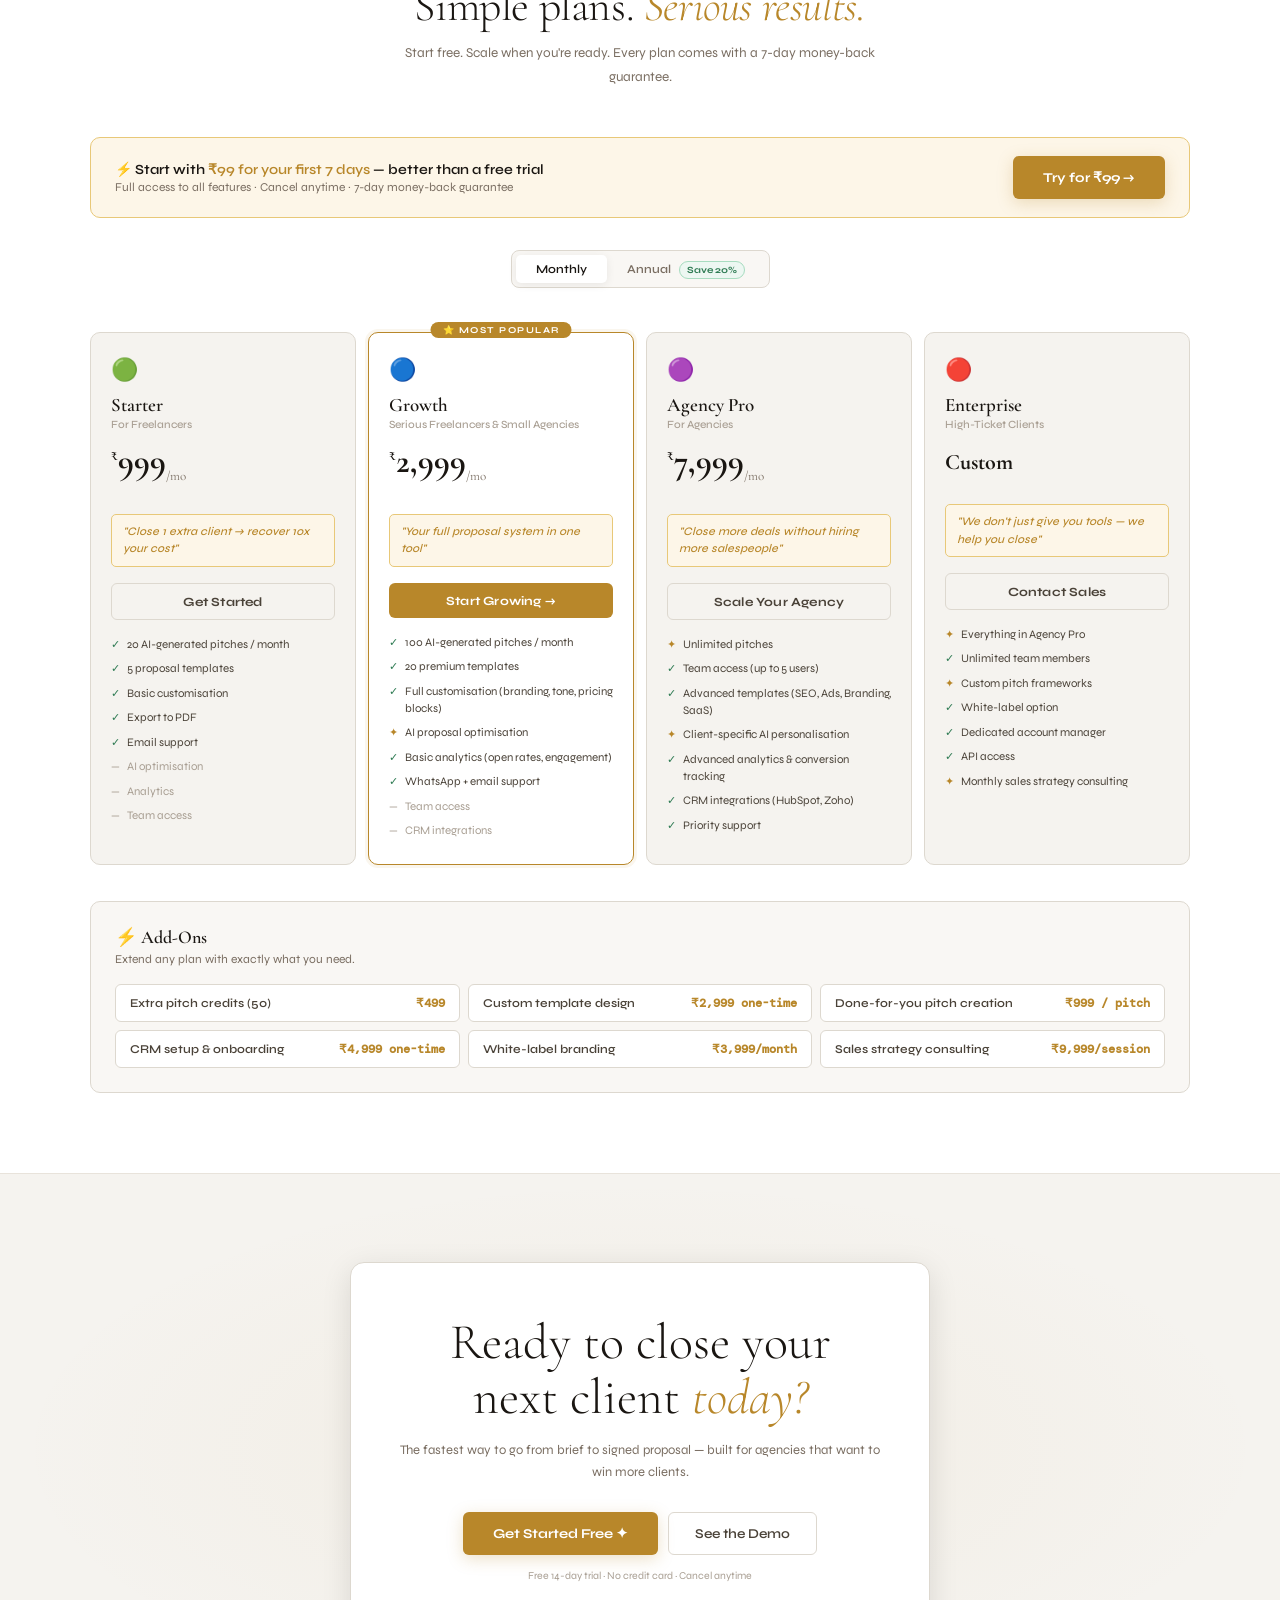
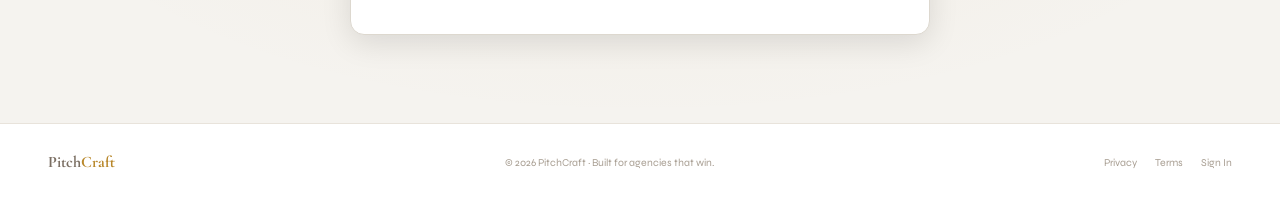
==== commit 6c9e6148: "perf: add font preconnect and prefers-reduced-motion support" ====
--- a/PitchCraft-landing.html
+++ b/PitchCraft-landing.html
@@ -4,6 +4,8 @@
 <meta charset="UTF-8"/>
 <meta name="viewport" content="width=device-width,initial-scale=1"/>
 <title>PitchCraft — Win More Clients</title>
+<link rel="preconnect" href="https://fonts.googleapis.com"/>
+<link rel="preconnect" href="https://fonts.gstatic.com" crossorigin/>
 <link href="https://fonts.googleapis.com/css2?family=Cormorant+Garamond:ital,wght@0,300;0,400;0,600;0,700;1,300;1,600&family=Syne:wght@400;500;600;700;800&family=DM+Mono:wght@400;500&display=swap" rel="stylesheet"/>
 <style>
 *{box-sizing:border-box;margin:0;padding:0}
@@ -55,7 +57,8 @@
 .page.active{display:block}
 #page-login.active,#page-trial.active{display:flex}
 
-/* ════════════════════════════════
+/* ─ PREFERS REDUCED MOTION ─ */
+@media(prefers-reduced-motion:reduce){*{animation:none!important;transition:none!important}}
    NAV
 ════════════════════════════════ */
 .nav{position:sticky;top:0;z-index:50;padding:14px 48px;display:flex;align-items:center;justify-content:space-between;background:rgba(245,243,239,.92);backdrop-filter:blur(12px);border-bottom:1px solid var(--b1);gap:12px}
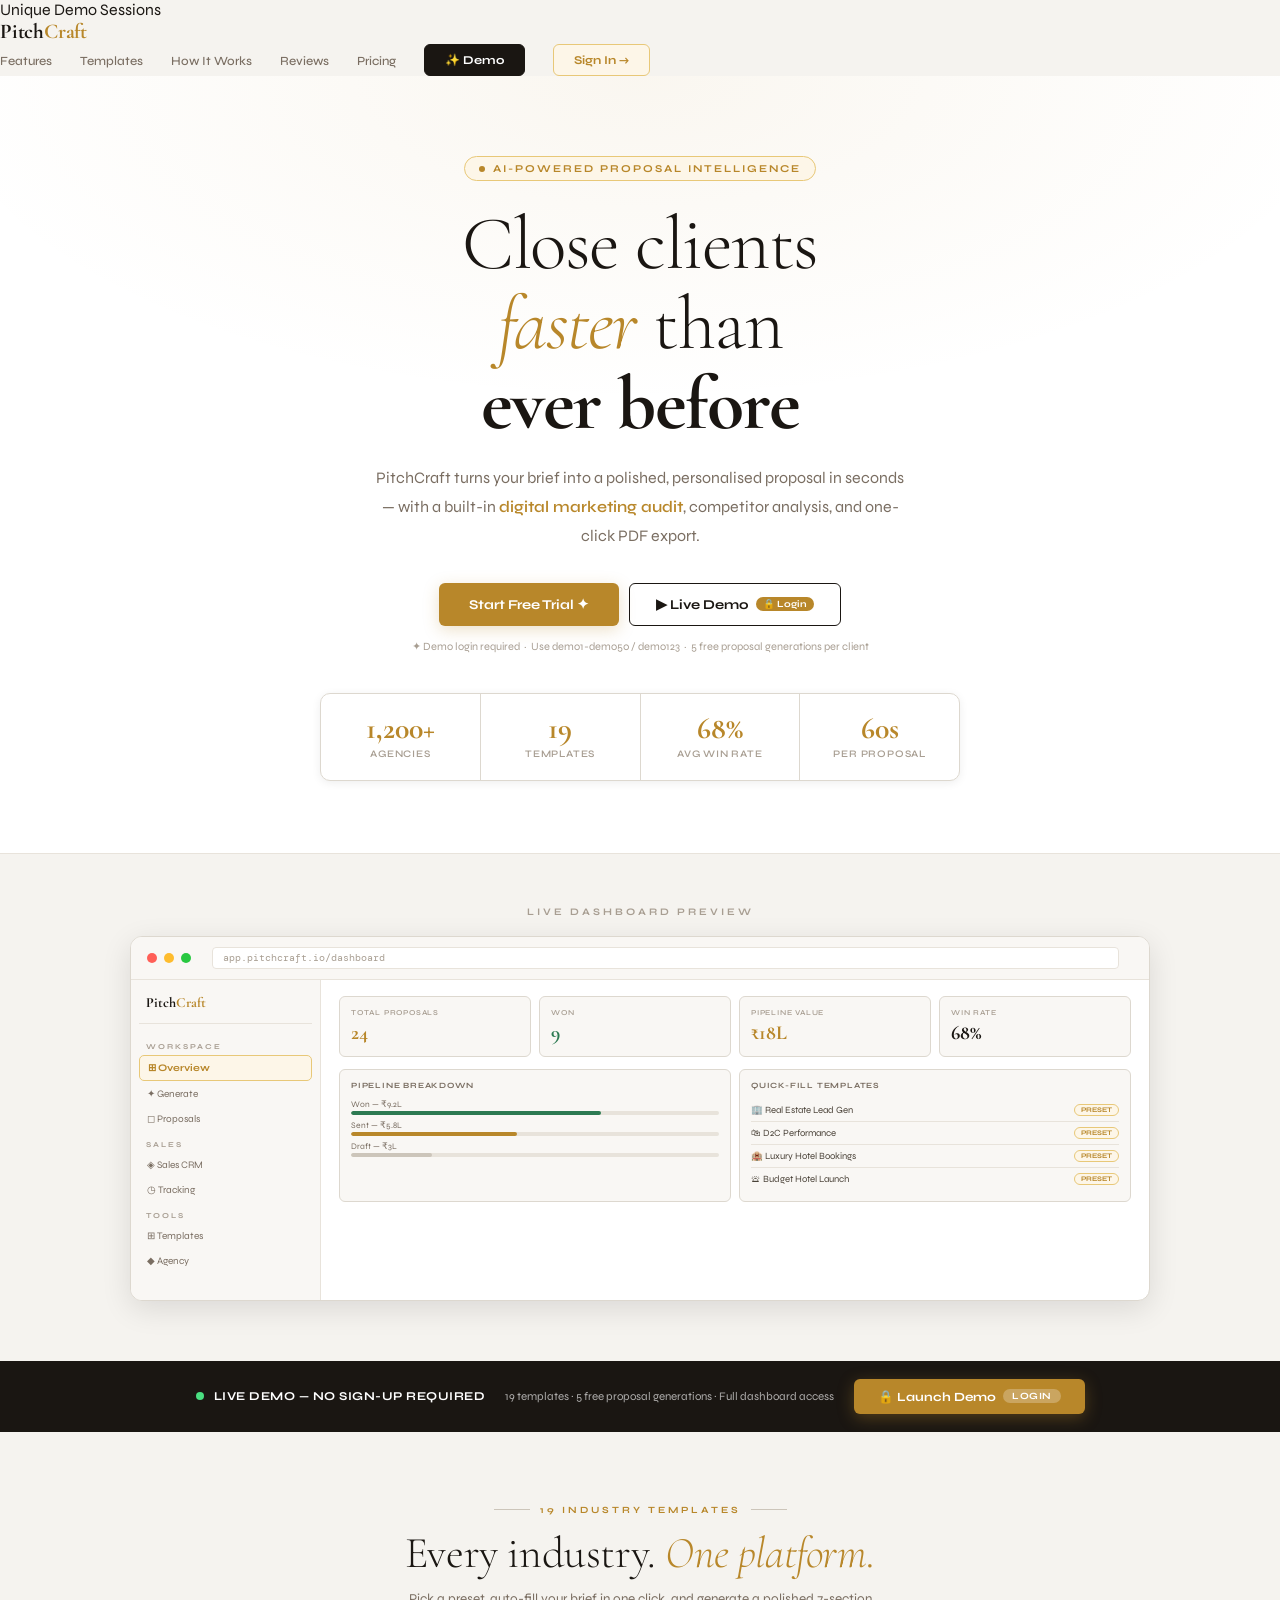
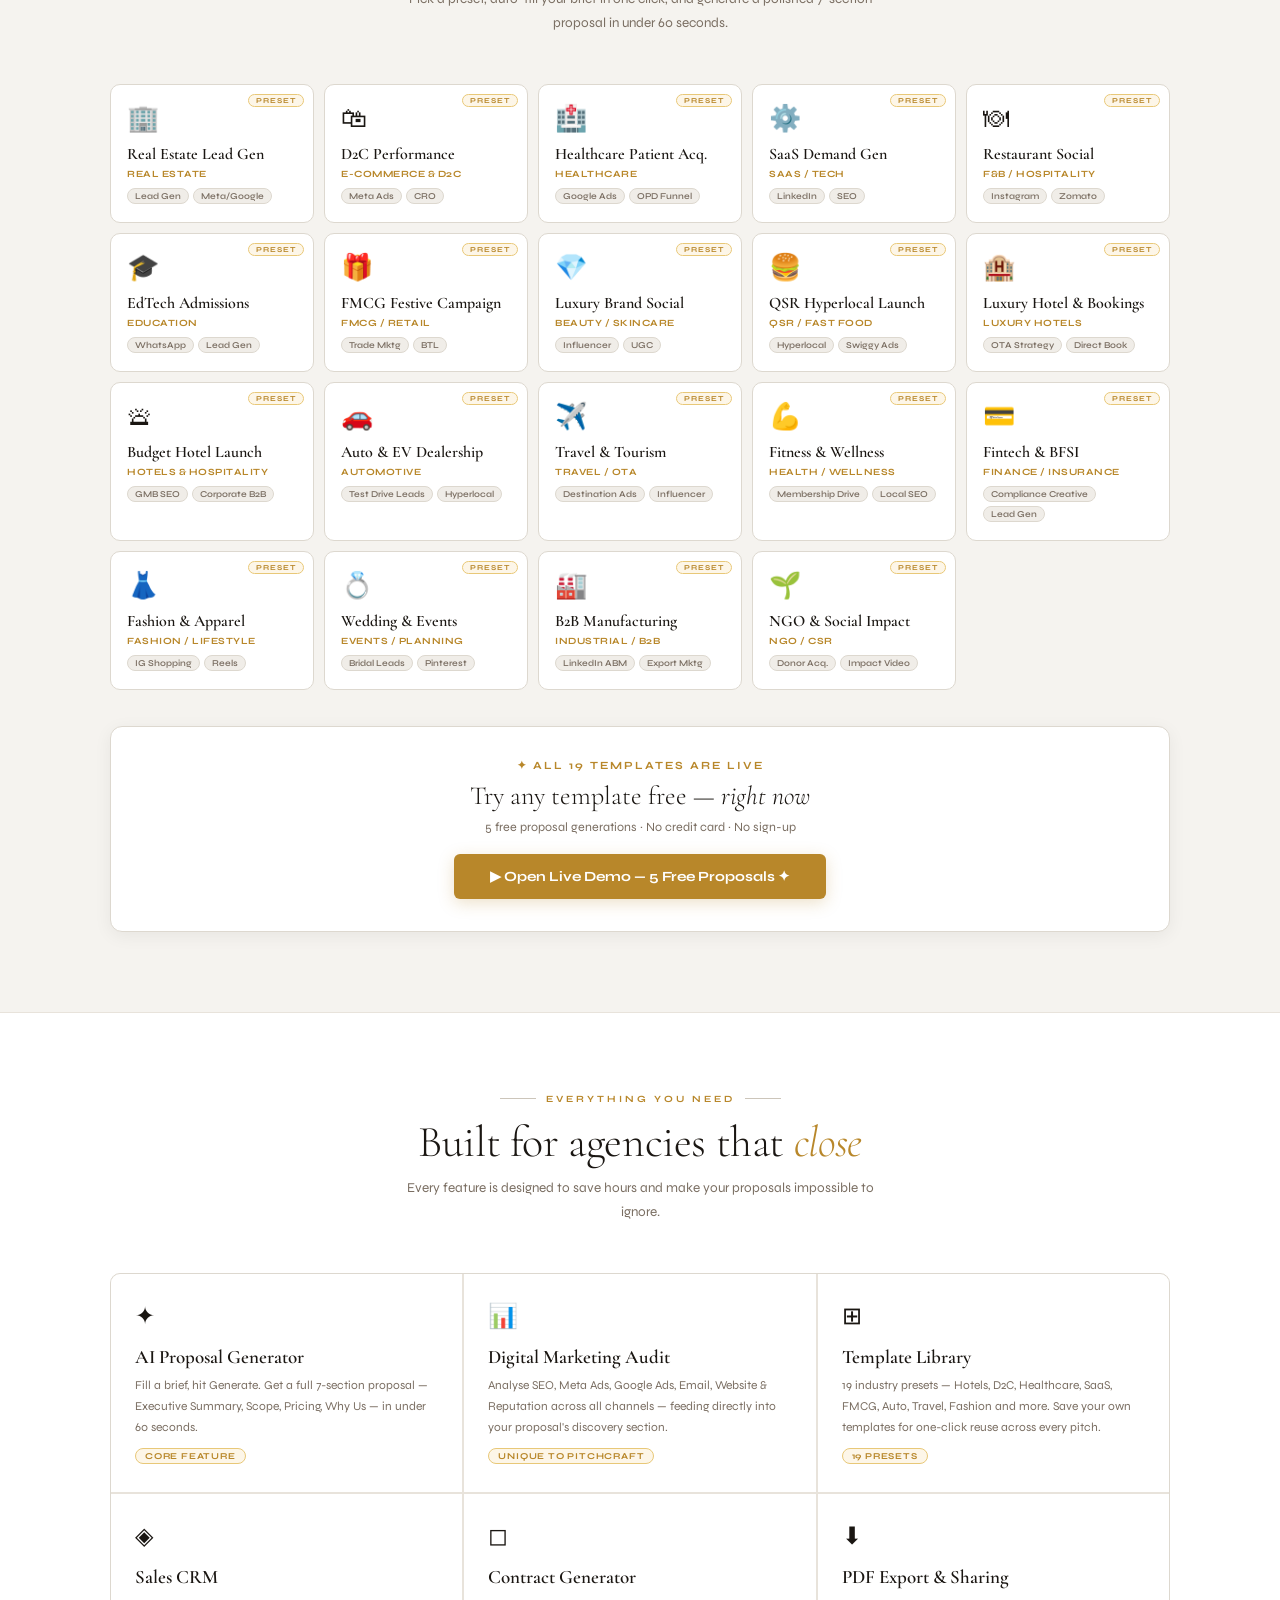
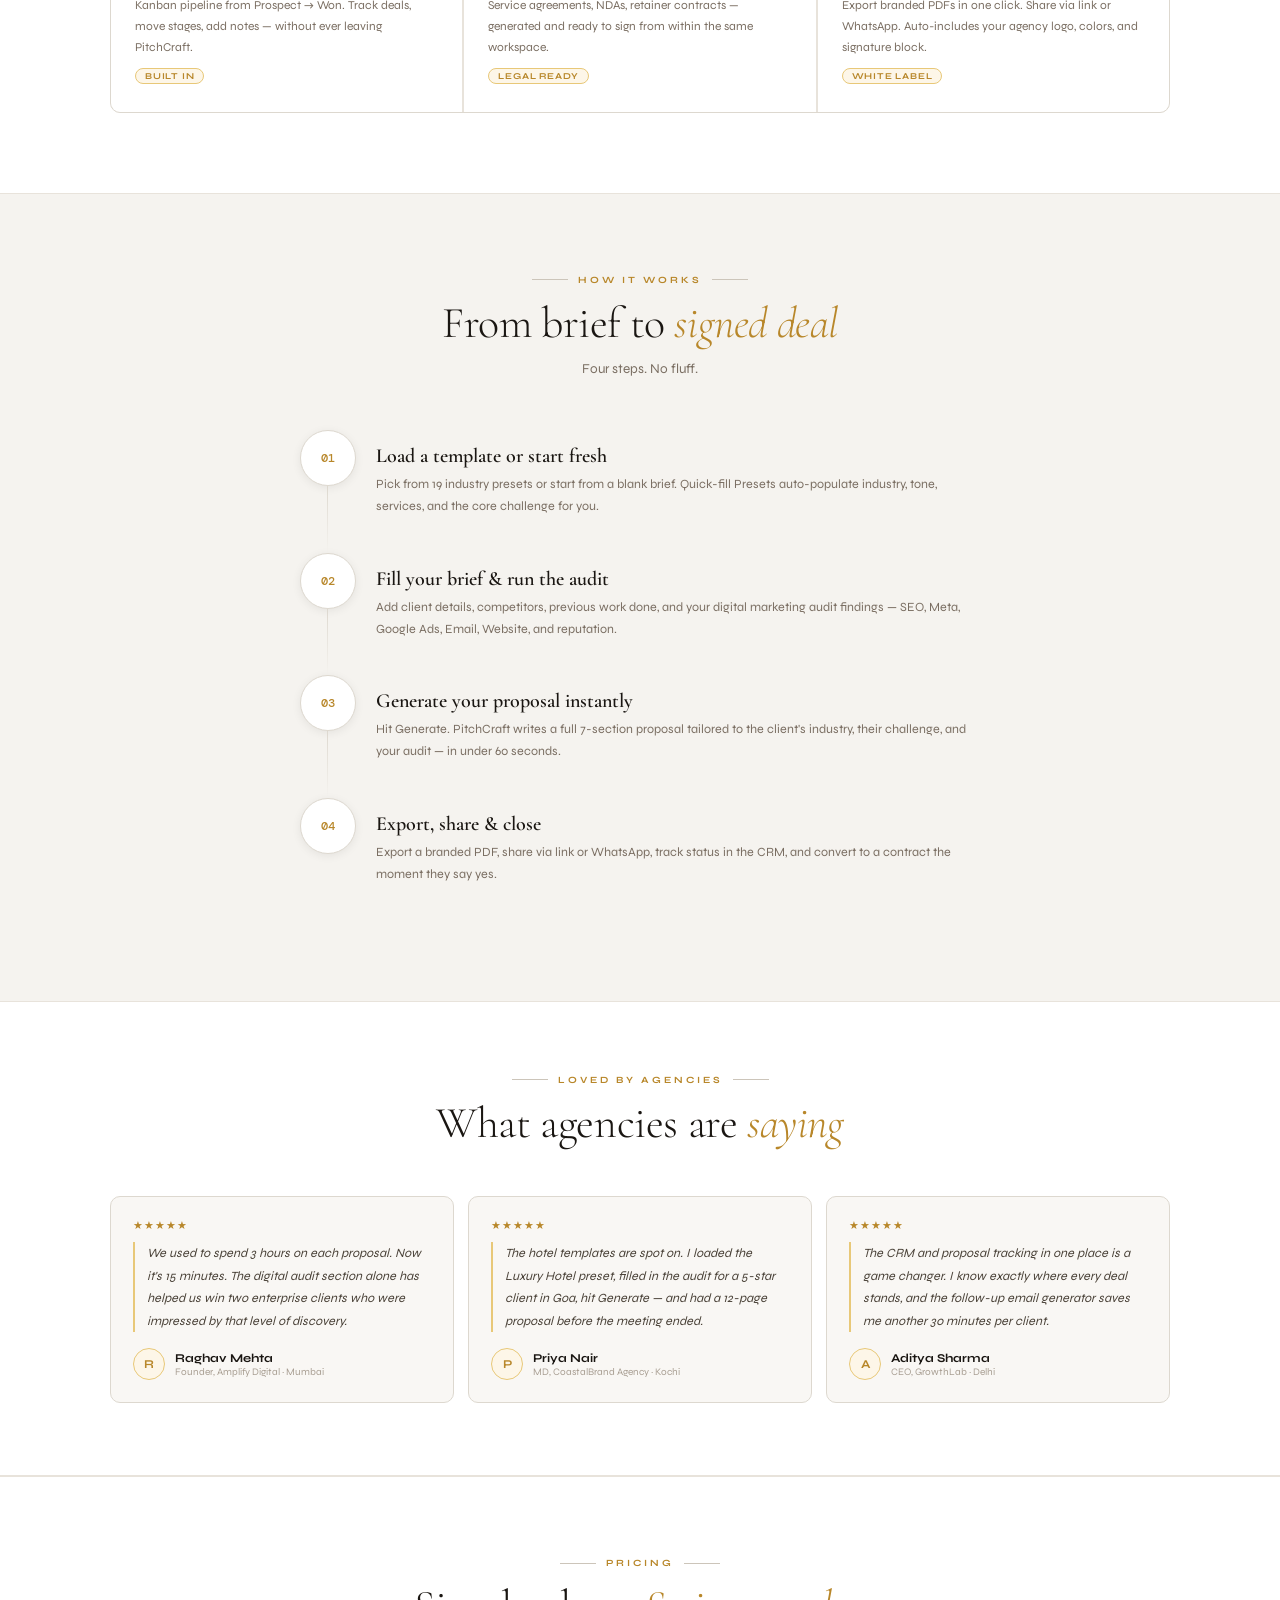
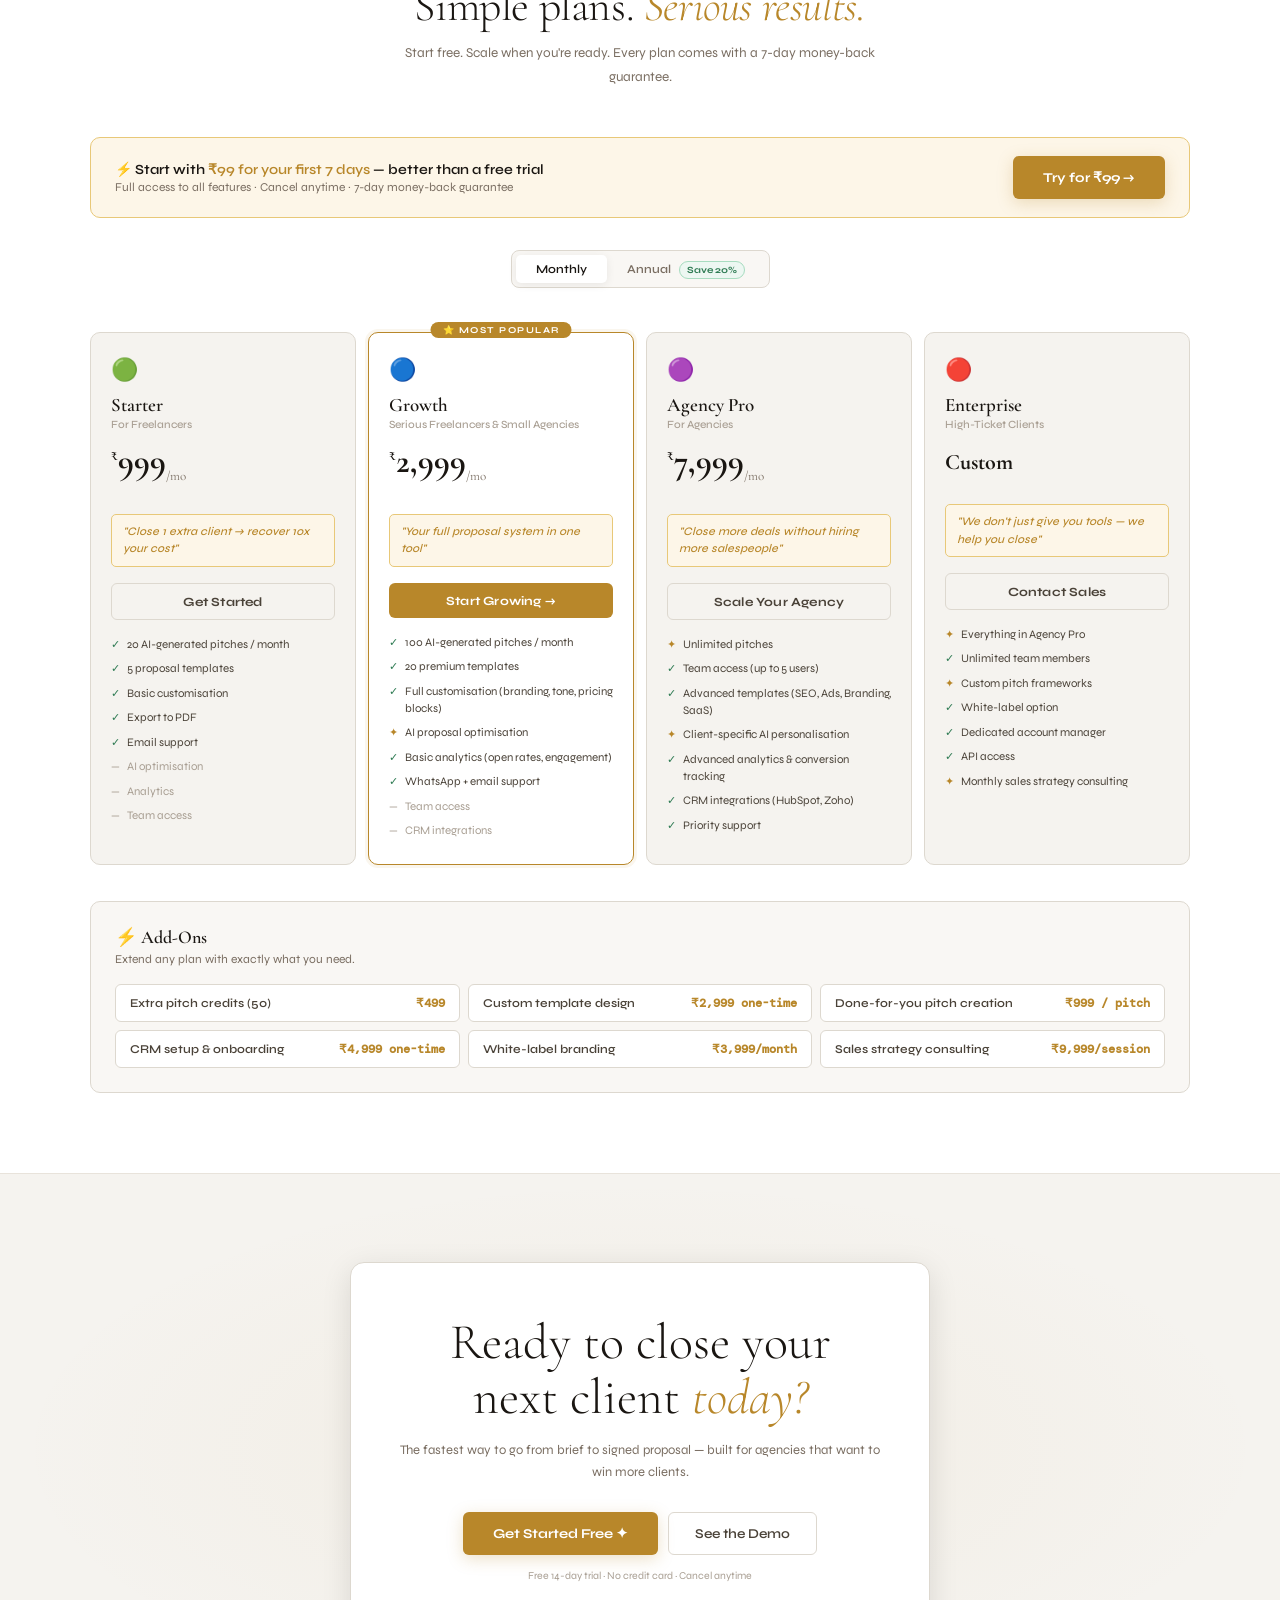
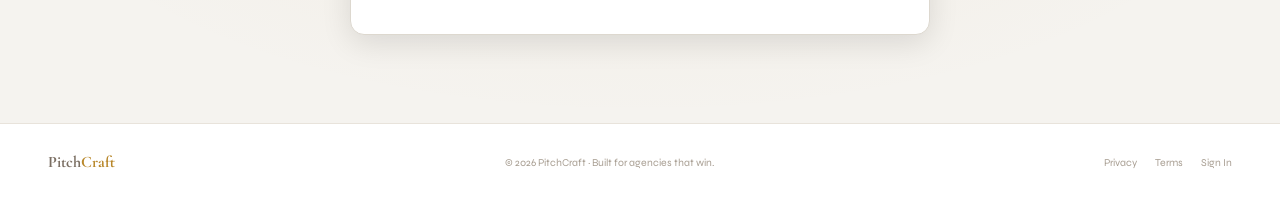
==== commit 76ed1d71: "feat: remove login lock - make demo publicly accessible without authentication" ====
--- a/PitchCraft-landing.html
+++ b/PitchCraft-landing.html
@@ -498,7 +498,7 @@
       <span class="nav-link" onclick="scrollToEl('section-how')">How It Works</span>
       <span class="nav-link" onclick="scrollToEl('section-testi')">Reviews</span>
       <span class="nav-link" onclick="scrollToEl('section-pricing')">Pricing</span>
-      <button class="nav-cta" onclick="showDemo()" style="background:var(--tx);color:#fff;border-color:var(--tx);display:inline-flex;align-items:center;gap:6px">🔒 Demo</button>
+      <button class="nav-cta" onclick="showDemo()" style="background:var(--tx);color:#fff;border-color:var(--tx);display:inline-flex;align-items:center;gap:6px">✨ Demo</button>
       <button class="nav-cta" onclick="showLogin()">Sign In →</button>
     </div>
   </nav>
@@ -1950,12 +1950,6 @@
 
 /* ══ DASHBOARD ══ */
 function showDashboard(){
-  // Check if user is logged in
-  if(!isUserLoggedIn()){
-    showLogin();
-    return;
-  }
-  
   const ov = document.getElementById('redirect-overlay');
   if(ov) ov.remove();
   ['page-home','page-login','page-trial'].forEach(id=>document.getElementById(id).classList.remove('active'));
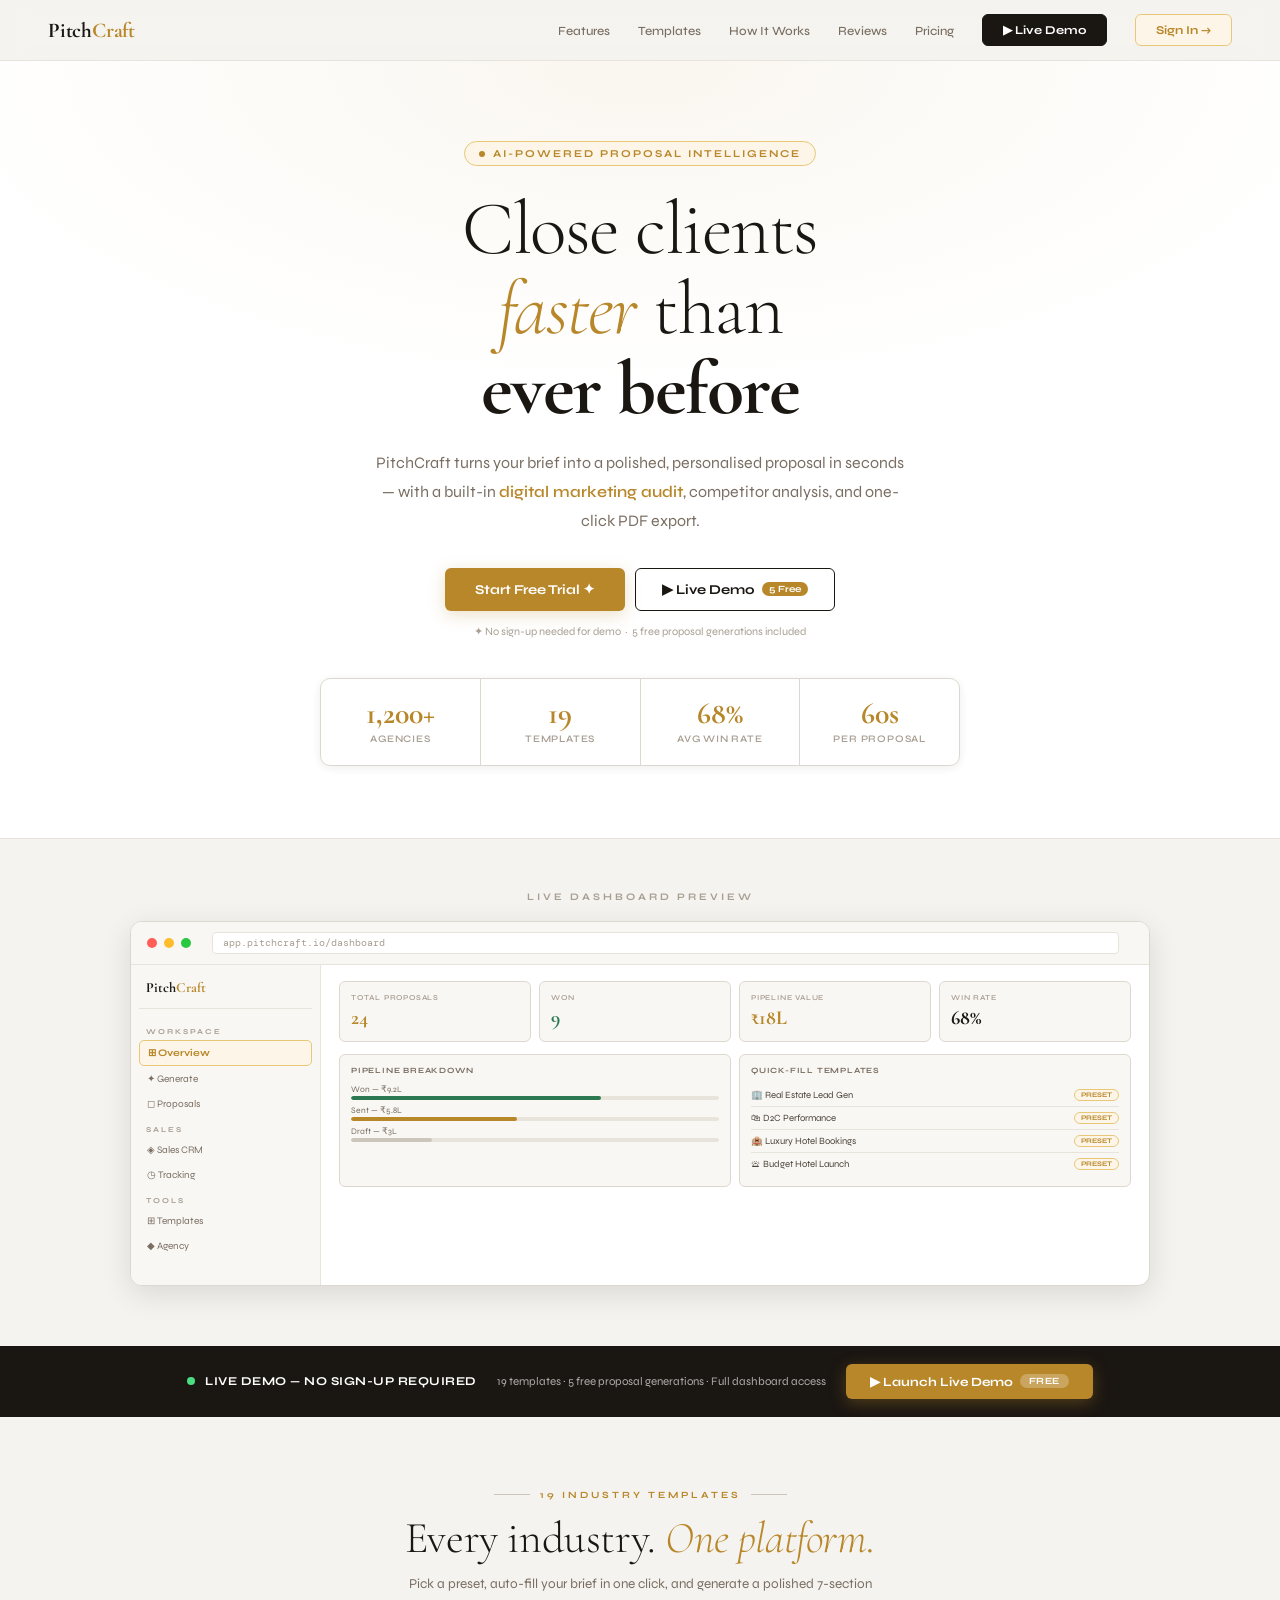
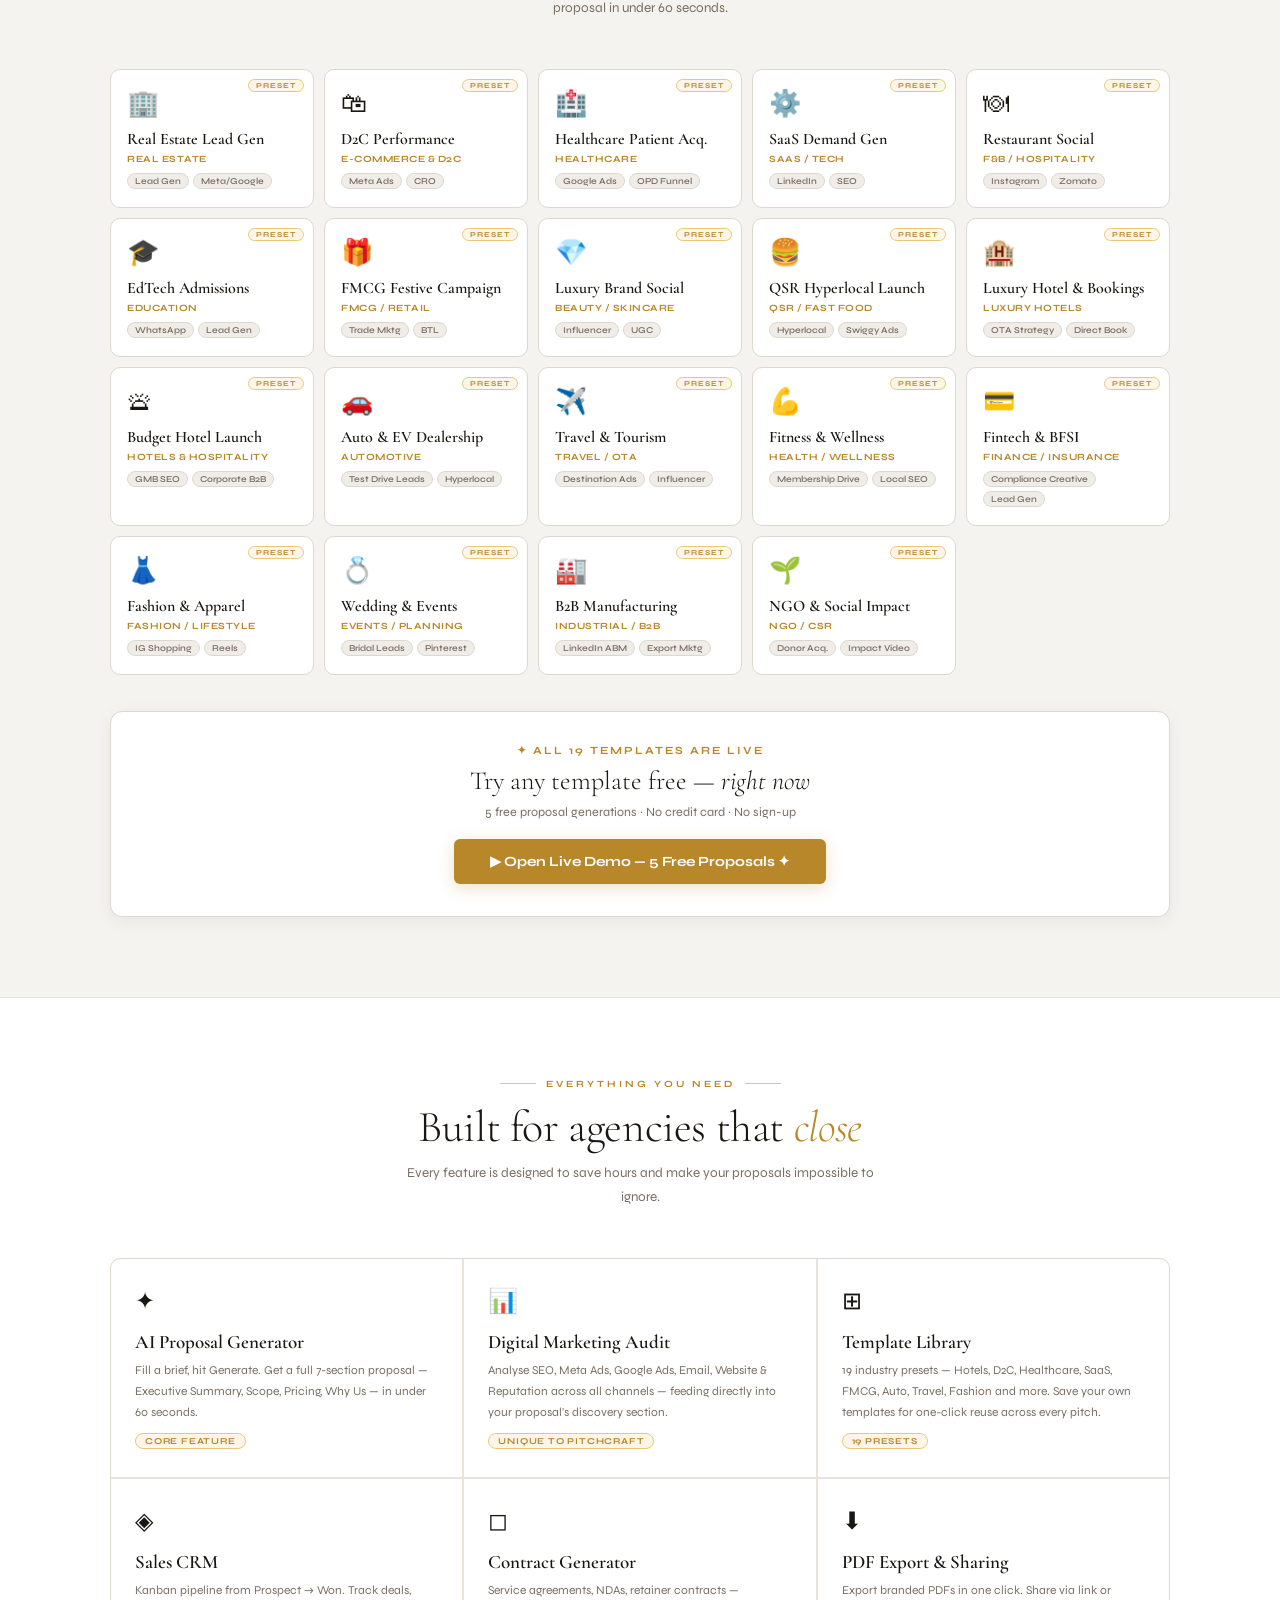
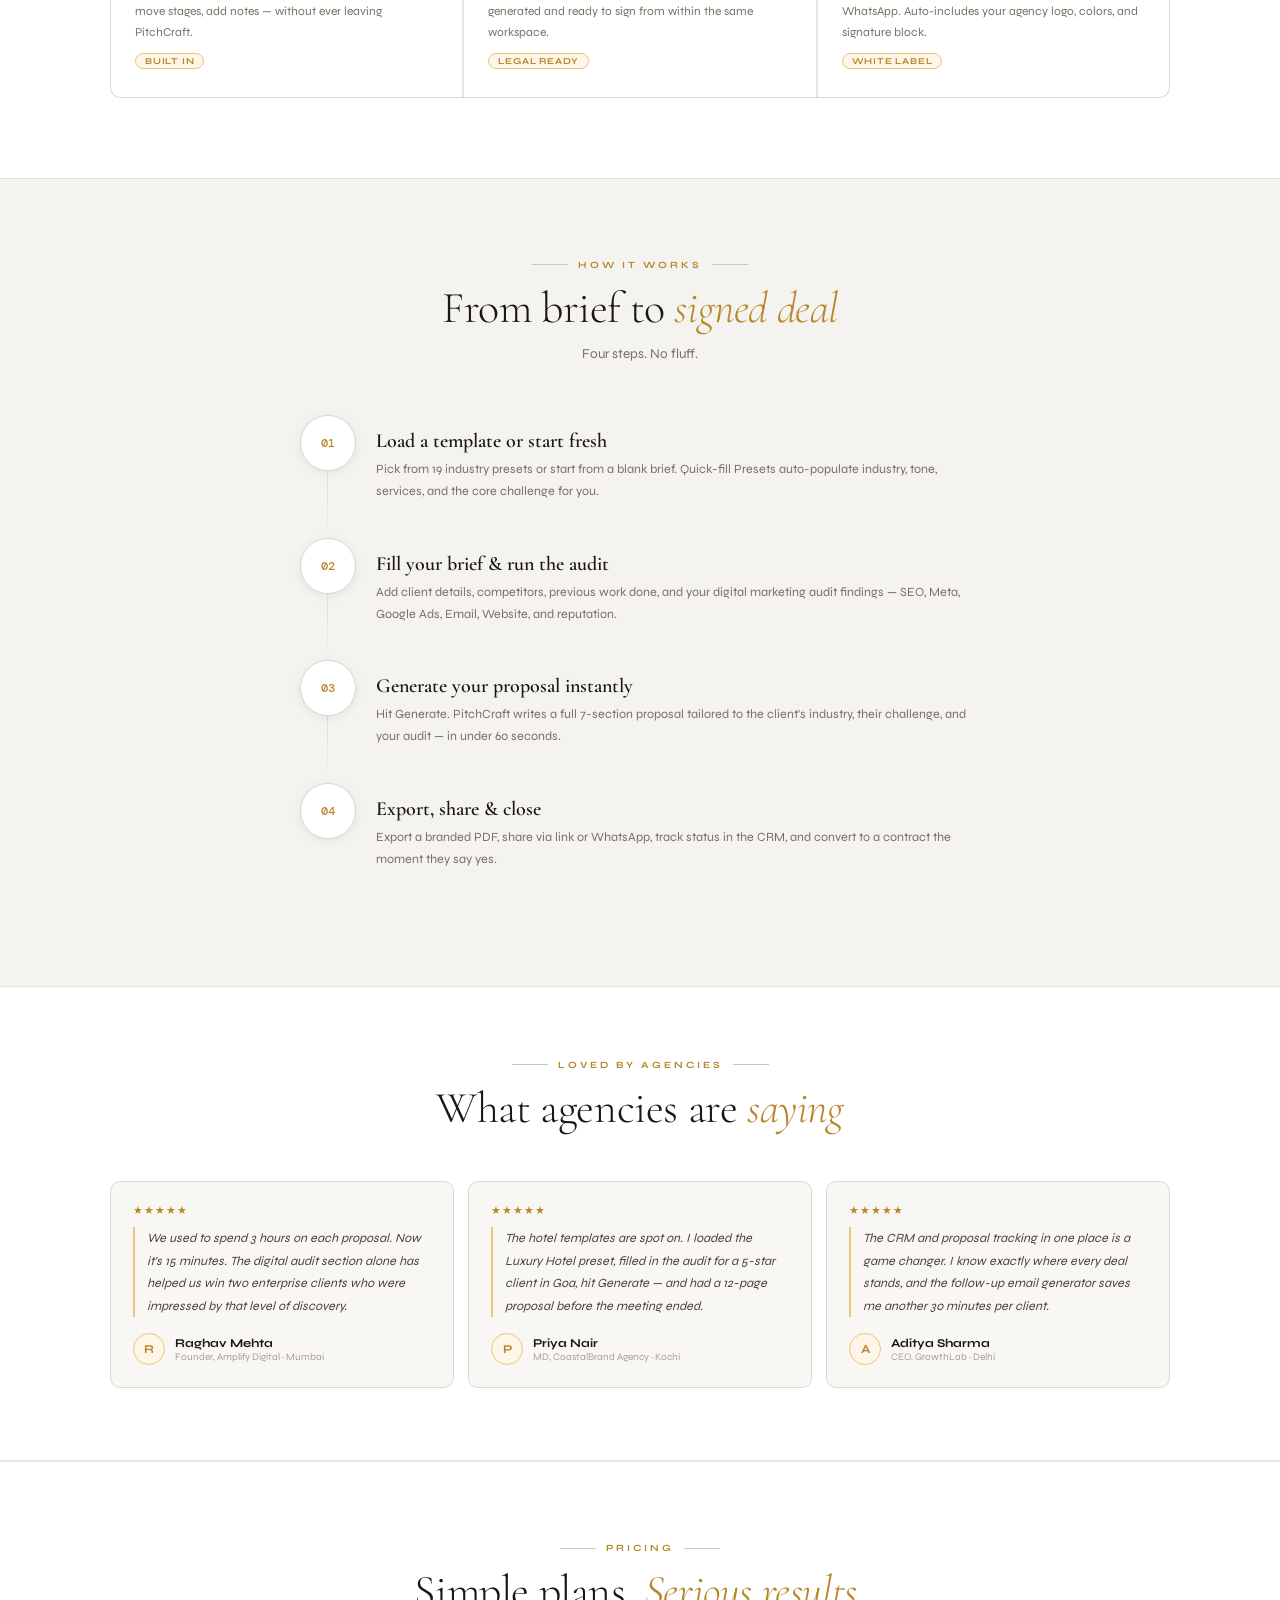
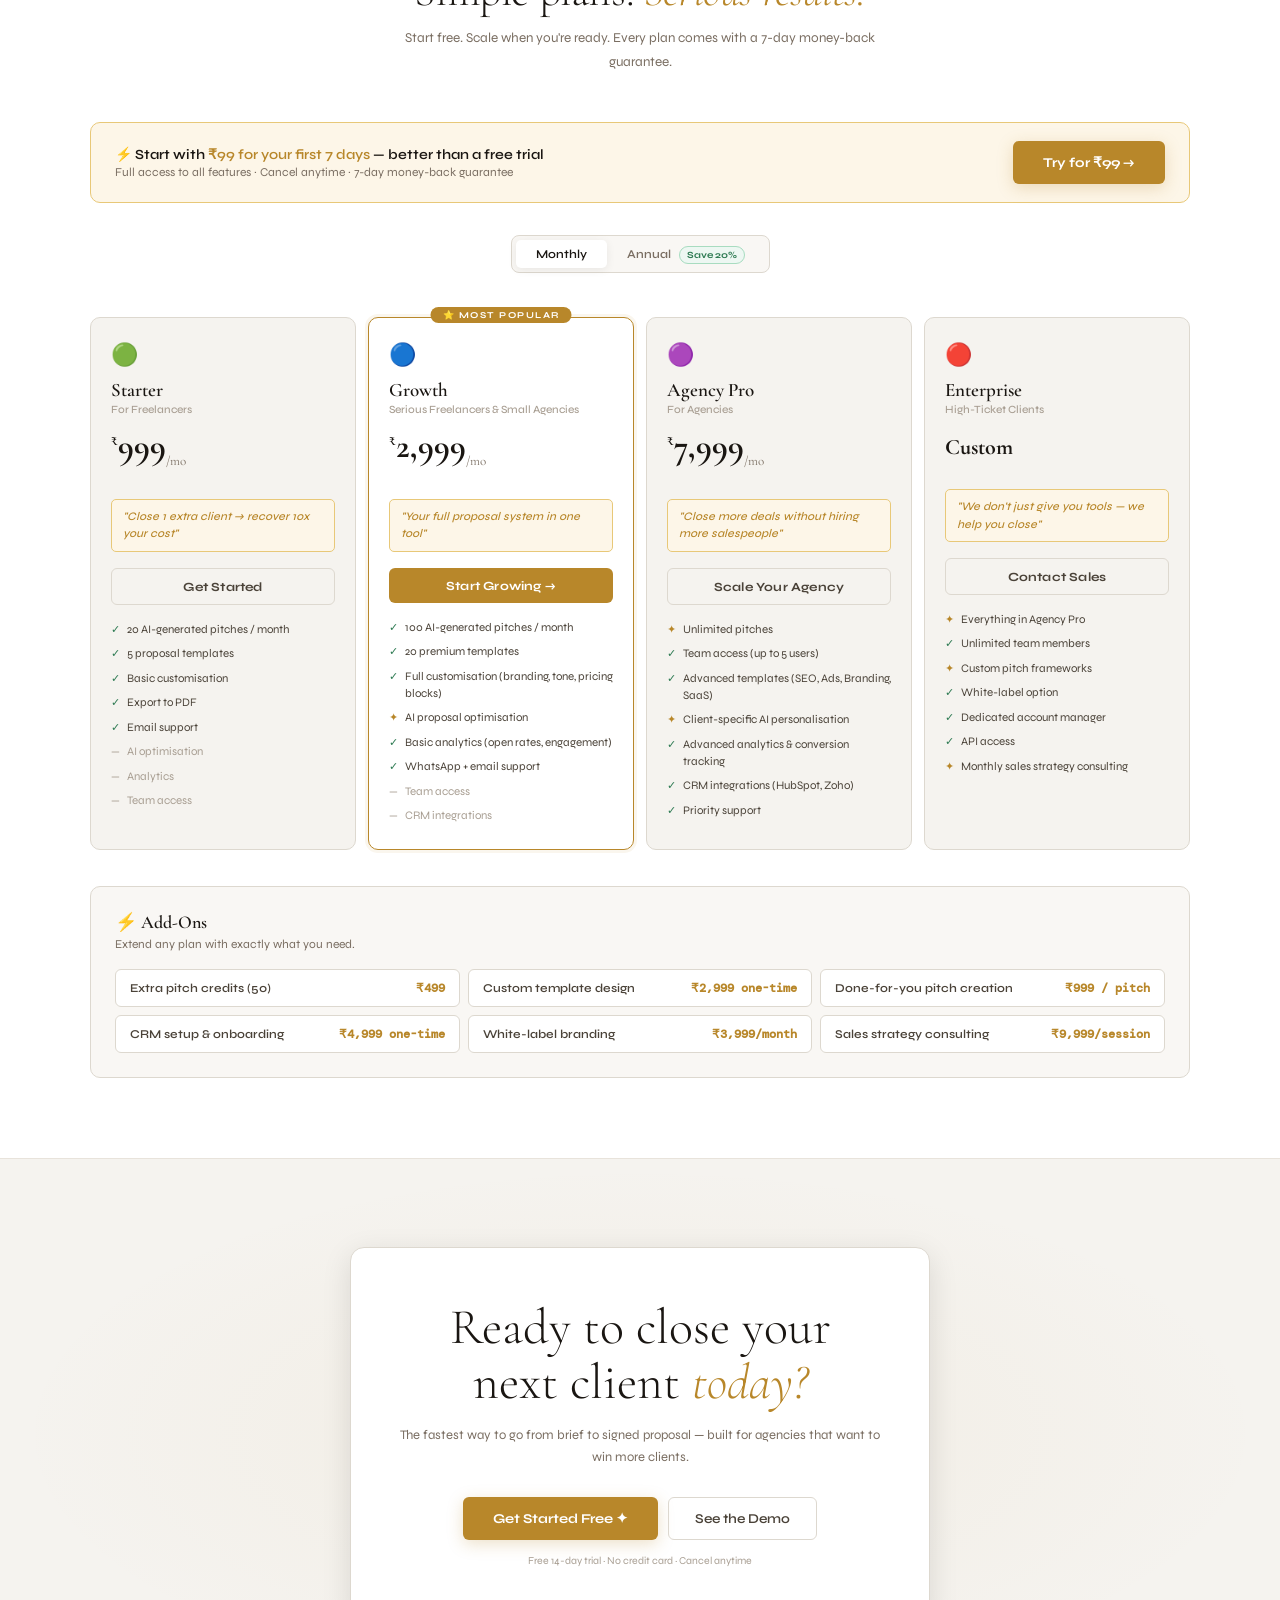
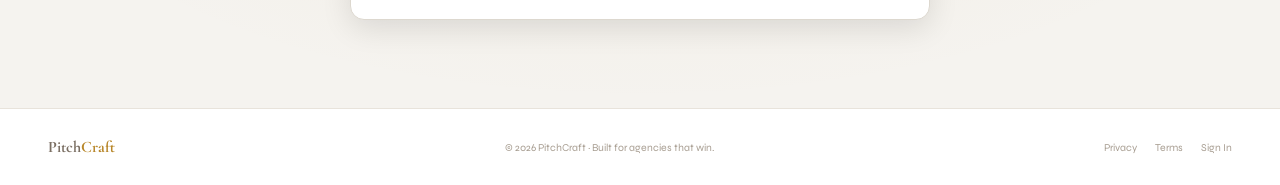
==== commit 41233ab1: "Add files via upload" ====
--- a/PitchCraft-landing.html
+++ b/PitchCraft-landing.html
@@ -1,11 +1,9 @@
-Unique Demo Sessions<!DOCTYPE html>
+<!DOCTYPE html>
 <html lang="en">
 <head>
 <meta charset="UTF-8"/>
 <meta name="viewport" content="width=device-width,initial-scale=1"/>
 <title>PitchCraft — Win More Clients</title>
-<link rel="preconnect" href="https://fonts.googleapis.com"/>
-<link rel="preconnect" href="https://fonts.gstatic.com" crossorigin/>
 <link href="https://fonts.googleapis.com/css2?family=Cormorant+Garamond:ital,wght@0,300;0,400;0,600;0,700;1,300;1,600&family=Syne:wght@400;500;600;700;800&family=DM+Mono:wght@400;500&display=swap" rel="stylesheet"/>
 <style>
 *{box-sizing:border-box;margin:0;padding:0}
@@ -57,8 +55,7 @@
 .page.active{display:block}
 #page-login.active,#page-trial.active{display:flex}
 
-/* ─ PREFERS REDUCED MOTION ─ */
-@media(prefers-reduced-motion:reduce){*{animation:none!important;transition:none!important}}
+/* ════════════════════════════════
    NAV
 ════════════════════════════════ */
 .nav{position:sticky;top:0;z-index:50;padding:14px 48px;display:flex;align-items:center;justify-content:space-between;background:rgba(245,243,239,.92);backdrop-filter:blur(12px);border-bottom:1px solid var(--b1);gap:12px}
@@ -498,7 +495,7 @@
       <span class="nav-link" onclick="scrollToEl('section-how')">How It Works</span>
       <span class="nav-link" onclick="scrollToEl('section-testi')">Reviews</span>
       <span class="nav-link" onclick="scrollToEl('section-pricing')">Pricing</span>
-      <button class="nav-cta" onclick="showDemo()" style="background:var(--tx);color:#fff;border-color:var(--tx);display:inline-flex;align-items:center;gap:6px">✨ Demo</button>
+      <button class="nav-cta" onclick="showDemo()" style="background:var(--tx);color:#fff;border-color:var(--tx);display:inline-flex;align-items:center;gap:6px">▶ Live Demo</button>
       <button class="nav-cta" onclick="showLogin()">Sign In →</button>
     </div>
   </nav>
@@ -521,9 +518,9 @@
       </p>
       <div class="hero-actions">
         <button class="btn-primary" onclick="selectPlan('trial')">Start Free Trial ✦</button>
-        <button class="btn-secondary" onclick="showDemo()" style="display:inline-flex;align-items:center;gap:7px;border-color:var(--tx);color:var(--tx);font-weight:700">▶ Live Demo <span style="font-size:9.5px;background:var(--accent);color:#fff;border-radius:20px;padding:1px 7px;font-weight:700">🔒 Login</span></button>
-      </div>
-      <div style="font-size:11px;color:var(--mu);text-align:center;margin-top:-38px;margin-bottom:40px;animation:fadeUp .7s .28s ease both">✦ Demo login required &nbsp;·&nbsp; Use demo1-demo50 / demo123 &nbsp;·&nbsp; 5 free proposal generations per client</div>
+        <button class="btn-secondary" onclick="showDemo()" style="display:inline-flex;align-items:center;gap:7px;border-color:var(--tx);color:var(--tx);font-weight:700">▶ Live Demo <span style="font-size:9.5px;background:var(--accent);color:#fff;border-radius:20px;padding:1px 7px;font-weight:700">5 Free</span></button>
+      </div>
+      <div style="font-size:11px;color:var(--mu);text-align:center;margin-top:-38px;margin-bottom:40px;animation:fadeUp .7s .28s ease both">✦ No sign-up needed for demo &nbsp;·&nbsp; 5 free proposal generations included</div>
       <div class="hero-stats" style="animation:fadeUp .7s .32s ease both">
         <div class="hero-stat"><div class="hero-stat-num" data-target="1200" data-suffix="+">0</div><div class="hero-stat-label">Agencies</div></div>
         <div class="hero-stat"><div class="hero-stat-num" data-target="19" data-suffix="">0</div><div class="hero-stat-label">Templates</div></div>
@@ -607,7 +604,7 @@
       <span style="font-size:12px;font-weight:700;color:#fff;letter-spacing:.5px">LIVE DEMO — NO SIGN-UP REQUIRED</span>
     </div>
     <span style="font-size:11.5px;color:rgba(255,255,255,.65)">19 templates · 5 free proposal generations · Full dashboard access</span>
-    <button onclick="showDemo()" style="padding:10px 24px;background:var(--accent);color:#fff;border:none;border-radius:6px;font-family:'Syne',sans-serif;font-size:12.5px;font-weight:700;cursor:pointer;display:inline-flex;align-items:center;gap:7px;box-shadow:0 4px 16px rgba(184,135,42,.35);transition:all .18s" onmouseover="this.style.transform='translateY(-1px)'" onmouseout="this.style.transform='none'">🔒 Launch Demo <span style="background:rgba(255,255,255,.25);border-radius:20px;padding:1px 9px;font-size:9.5px;font-weight:700;letter-spacing:.5px">LOGIN</span></button>
+    <button onclick="showDemo()" style="padding:10px 24px;background:var(--accent);color:#fff;border:none;border-radius:6px;font-family:'Syne',sans-serif;font-size:12.5px;font-weight:700;cursor:pointer;display:inline-flex;align-items:center;gap:7px;box-shadow:0 4px 16px rgba(184,135,42,.35);transition:all .18s" onmouseover="this.style.transform='translateY(-1px)'" onmouseout="this.style.transform='none'">▶ Launch Live Demo <span style="background:rgba(255,255,255,.25);border-radius:20px;padding:1px 9px;font-size:9.5px;font-weight:700;letter-spacing:.5px">FREE</span></button>
   </div>
 
   <!-- ALL 19 TEMPLATES SHOWCASE -->
@@ -1112,8 +1109,8 @@
         <!-- DEMO CREDENTIALS HINT -->
         <div class="demo-creds" onclick="fillDemoCredentials()">
           <div class="demo-creds-label">🎬 Demo Credentials — click to autofill</div>
-          <div class="demo-creds-row"><span class="demo-creds-key">Username</span><span class="demo-creds-val">demo1 (or demo2-demo50)</span></div>
-          <div class="demo-creds-row"><span class="demo-creds-key">Password</span><span class="demo-creds-val">demo123</span></div>
+          <div class="demo-creds-row"><span class="demo-creds-key">Email</span><span class="demo-creds-val"><a href="/cdn-cgi/l/email-protection" class="__cf_email__" data-cfemail="0367666e6c43736a77606b60716265772d6a6c">[email&#160;protected]</a></span></div>
+          <div class="demo-creds-row"><span class="demo-creds-key">Password</span><span class="demo-creds-val">demo1234</span></div>
         </div>
 
         <div class="lf-err" id="si-err"></div>
@@ -1520,9 +1517,9 @@
   if(modal) modal.style.display = 'none';
   const user = _pendingUser || {};
   const plan = _pendingPlan || 'starter';
-  try{ setSessionData('pc_user', {
+  try{ sessionStorage.setItem('pc_user', JSON.stringify({
     name: user.name, email: user.email, provider: 'Email', agency: user.agency, plan
-  }); }catch(e){}
+  })); }catch(e){}
   // Apply the chosen plan
   completeActivation(plan);
   _pendingUser = null;
@@ -1548,12 +1545,13 @@
 /* ══ SIGN IN ══ */
 const DEMO_EMAIL = 'demo@pitchcraft.io';
 let _pendingUser = null; // Stores new user details until payment complete
+const DEMO_PASS  = 'demo1234';
 
 function fillDemoCredentials(){
   const emailEl = document.getElementById('si-email');
   const passEl  = document.getElementById('si-pass');
-  emailEl.value = 'demo1';
-  passEl.value  = 'demo123';
+  emailEl.value = DEMO_EMAIL;
+  passEl.value  = DEMO_PASS;
   // Animate fields to show they've been filled
   [emailEl, passEl].forEach(el => {
     el.style.borderColor = 'var(--accent)';
@@ -1564,31 +1562,25 @@
 
 function doSignIn(){
   clearMsg();
-  const username = document.getElementById('si-email').value.trim();
+  const email = document.getElementById('si-email').value.trim();
   const pass  = document.getElementById('si-pass').value;
   const err   = document.getElementById('si-err');
   const btn   = document.getElementById('si-btn');
-  if(!username){err.textContent='Please enter your username (demo1-demo50).';err.style.display='block';return;}
+  if(!email){err.textContent='Please enter your email address.';err.style.display='block';return;}
+  if(!email.includes('@')){err.textContent='Please enter a valid email address.';err.style.display='block';return;}
   if(!pass){err.textContent='Please enter your password.';err.style.display='block';return;}
-  
-  // Validate against demo accounts
-  if(!validateLoginCredentials(username, pass)){
-    err.textContent='Invalid credentials. Use demo1-demo50 with password demo123';
+  // Wrong credentials check (demo mode)
+  if(email !== DEMO_EMAIL || pass !== DEMO_PASS){
+    err.textContent='Incorrect credentials. Use the demo credentials above or try again.';
     err.style.display='block';
     document.getElementById('si-pass').value='';
     return;
   }
-  
   btn.disabled=true;
   btn.innerHTML='<span class="lf-spin"></span> Signing in…';
   setTimeout(()=>{
-    setUserLoggedIn(username);
-    showRedirectOverlay('Welcome! Loading your dashboard…');
-    setTimeout(()=>{
-      btn.disabled=false;
-      btn.innerHTML='Sign In ✦';
-      showDashboard();
-    },900);
+    showRedirectOverlay('Welcome back! Loading your dashboard…');
+    setTimeout(()=>showDashboard(),900);
   },1400);
 }
 
@@ -1762,8 +1754,8 @@
 
   setTimeout(()=>{
     overlay.remove();
-    // Store user info in sessionStorage so demo can read it (session-scoped)
-    setSessionData('pc_user', {name, email, provider});
+    // Store user info in sessionStorage so demo can read it
+    sessionStorage.setItem('pc_user', JSON.stringify({name, email, provider}));
     showRedirectOverlay('Signed in! Loading your dashboard…');
     setTimeout(()=>showDashboard(),700);
   }, 1600);
@@ -1845,109 +1837,6 @@
   text.textContent=lv.t;text.style.color=lv.c;
 }
 
-/* ══ DEMO AUTHENTICATION ══ */
-const DEMO_ACCOUNTS = Array.from({length: 50}, (_, i) => ({
-  username: `demo${i+1}`,
-  password: 'demo123'
-}));
-
-function validateLoginCredentials(username, password){
-  return DEMO_ACCOUNTS.some(acc => acc.username === username && acc.password === password);
-}
-
-function isUserLoggedIn(){
-  try{
-    const loginState = sessionStorage.getItem('pc_logged_in');
-    return loginState === 'true';
-  }catch(e){ return false; }
-}
-
-function setUserLoggedIn(username){
-  try{
-    sessionStorage.setItem('pc_logged_in', 'true');
-    sessionStorage.setItem('pc_login_user', username);
-  }catch(e){}
-}
-
-function getCurrentLoginUser(){
-  try{
-    return sessionStorage.getItem('pc_login_user') || 'Demo User';
-  }catch(e){ return 'Demo User'; }
-}
-
-function doLogoutUser(){
-  try{
-    sessionStorage.removeItem('pc_logged_in');
-    sessionStorage.removeItem('pc_login_user');
-    clearCurrentSession();
-  }catch(e){}
-}
-
-/* ══ DEMO SESSION MANAGEMENT ══
- * Each client demo gets a unique session ID, isolating all demo data
- * Session data is namespaced by session ID: "sessionId:key"
- * When a new client arrives, click "👤 New Client" in the topbar to:
- *   1. Generate a fresh session ID
- *   2. Clear all previous client's data
- *   3. Reset dashboard to pristine state
- * Benefits:
- *   - No data leakage between clients
- *   - Easy client handoff (just click button)
- *   - Session persists until logout or new client clicked
- *   - Ideal for in-person sales demos or client presentations
- */
-function generateDemoSessionId(){
-  return 'demo_' + Date.now() + '_' + Math.random().toString(36).substr(2, 9);
-}
-
-function getCurrentDemoSession(){
-  try{
-    let sessionId = sessionStorage.getItem('pc_demo_session');
-    if(!sessionId){
-      sessionId = generateDemoSessionId();
-      sessionStorage.setItem('pc_demo_session', sessionId);
-    }
-    return sessionId;
-  }catch(e){ return 'demo_default'; }
-}
-
-function getSessionStorageKey(key){
-  const sessionId = getCurrentDemoSession();
-  return `${sessionId}:${key}`;
-}
-
-function setSessionData(key, value){
-  try{ sessionStorage.setItem(getSessionStorageKey(key), JSON.stringify(value)); }catch(e){}
-}
-
-function getSessionData(key){
-  try{ return JSON.parse(sessionStorage.getItem(getSessionStorageKey(key)) || 'null'); }catch(e){ return null; }
-}
-
-function clearCurrentSession(){
-  try{
-    const sessionId = sessionStorage.getItem('pc_demo_session');
-    const keys = [];
-    for(let i=0; i<sessionStorage.length; i++){
-      const k = sessionStorage.key(i);
-      if(k && k.startsWith(sessionId+':')) keys.push(k);
-    }
-    keys.forEach(k=>sessionStorage.removeItem(k));
-  }catch(e){}
-}
-
-function startNewClientDemo(){
-  clearCurrentSession();
-  sessionStorage.removeItem('pc_demo_session');
-  const newSessionId = generateDemoSessionId();
-  sessionStorage.setItem('pc_demo_session', newSessionId);
-  showRedirectOverlay('Starting fresh demo for new client…');
-  setTimeout(()=>{
-    showDashboard();
-    showToast('✓ Demo reset for new client — start generating proposals!');
-  }, 600);
-}
-
 /* ══ DASHBOARD ══ */
 function showDashboard(){
   const ov = document.getElementById('redirect-overlay');
@@ -1955,7 +1844,6 @@
   ['page-home','page-login','page-trial'].forEach(id=>document.getElementById(id).classList.remove('active'));
   document.getElementById('page-dashboard').classList.add('active');
   window.scrollTo(0,0);
-  getCurrentDemoSession(); // Initialize session if not exists
   if(typeof window._dbInit==='function') window._dbInit();
 }
 
@@ -2455,7 +2343,6 @@
   <div class="topbar">
     <div class="topbar-title" id="page-title">Templates</div>
     <div style="display:flex;gap:8px">
-      <button class="btn btn-o btn-sm" onclick="startNewClientDemo()" title="Reset demo for a new client" style="background:rgba(192,64,26,.1);border-color:#f5c4b4;color:#c0401a">👤 New Client</button>
       <button class="btn btn-o btn-sm" onclick="nav('agency')">⚙ Agency</button>
       <button class="btn btn-g btn-sm" onclick="nav('generate')">+ New Proposal</button>
     </div>
@@ -2466,10 +2353,7 @@
     <div id="view-templates">
       <div class="demo-banner">
         <span>🎬 <b>Live Demo</b> — 19 templates · <b style="color:var(--grn)">5 free proposal generations</b> · Click any card to preview · "Load Template →" auto-fills the form · then hit Generate</span>
-        <div style="display:flex;gap:8px">
-          <button class="btn btn-o btn-xs" onclick="resetDemo()">↺ Reset</button>
-          <button class="btn btn-o btn-xs" onclick="startNewClientDemo()" title="Start a new isolated client demo" style="font-size:9.5px;background:rgba(26,128,74,.08);border-color:#a8dcc0;color:var(--grn)">👤 New Client</button>
-        </div>
+        <button class="btn btn-o btn-xs" onclick="resetDemo()">↺ Reset</button>
       </div>
       <div class="pg-header">
         <div><h2>Templates</h2><p>Save briefs as reusable templates. One click loads everything into the proposal form.</p></div>
@@ -2851,9 +2735,9 @@
 let _tab='presets',_cat='all',_q='',_prevTmpl=null,_loaded=null;
 
 function initDashboard(){
-  // Read signed-in user from OAuth flow (session-scoped)
+  // Read signed-in user from OAuth flow
   try {
-    const u = getSessionData('pc_user') || JSON.parse(sessionStorage.getItem('pc_user') || 'null');
+    const u = JSON.parse(sessionStorage.getItem('pc_user') || 'null');
     if(u && u.name){
       const nameEl = document.querySelector('.sb-uname');
       const planEl = document.querySelector('.sb-plan');
@@ -2917,16 +2801,9 @@
 function buildCard(t,isPreset,idx){
   const chips=t.services.slice(0,3).map(s=>`<span class="c-chip">${s}</span>`).join('')+(t.services.length>3?`<span class="c-chip">+${t.services.length-3}</span>`:'');
   const del=isPreset?'':` <button class="c-del" onclick="event.stopPropagation();delSaved(${idx})">✕</button>`;
-  
-  // Add usage counter for featured templates
-  const isFeatured = FEATURED_TEMPLATES.includes(t.name);
-  const usageCount = isFeatured ? getTemplateUsageCount(t.name) : 0;
-  const usageBadge = isFeatured ? `<div style="position:absolute;bottom:9px;right:9px;font-size:9px;font-weight:700;color:${usageCount >= FEATURED_LIMIT ? 'var(--rust)' : 'var(--grn)'};background:${usageCount >= FEATURED_LIMIT ? '#fef2ee' : 'var(--grn-bg)'};border:1px solid ${usageCount >= FEATURED_LIMIT ? '#f5c4b4' : '#a8dcc0'};border-radius:20px;padding:2px 8px;letter-spacing:.5px}">${usageCount}/${FEATURED_LIMIT}</div>` : '';
-  
   return `<div class="card${isPreset?' preset':''}" onclick="openPrev(${esc(t)})">
     ${del}
     ${isPreset?`<span class="c-badge">PRESET</span>`:''}
-    ${usageBadge}
     <span class="c-icon">${t.icon||'◻'}</span>
     <div class="c-name">${t.name}</div>
     <div class="c-ind">${t.industry}</div>
@@ -3024,44 +2901,12 @@
     <button class="side-gen-btn" onclick="generateProposal()">✦ Generate Now</button>`;
 }
 
-/* ══ FEATURED TEMPLATE LIMITS ══ */
-const FEATURED_TEMPLATES = ['Real Estate Lead Gen', 'D2C Performance', 'Healthcare Patient Acq.'];
-const FEATURED_LIMIT = 5;
-
-function trackTemplateUsage(templateName){
-  const key = getSessionStorageKey('template_usage');
-  let usage = {};
-  try{ usage = JSON.parse(sessionStorage.getItem(key) || '{}'); }catch(e){}
-  usage[templateName] = (usage[templateName] || 0) + 1;
-  try{ sessionStorage.setItem(key, JSON.stringify(usage)); }catch(e){}
-  return usage[templateName];
-}
-
-function getTemplateUsageCount(templateName){
-  const key = getSessionStorageKey('template_usage');
-  try{ 
-    const usage = JSON.parse(sessionStorage.getItem(key) || '{}');
-    return usage[templateName] || 0;
-  }catch(e){ return 0; }
-}
-
-function isFeatureLimitExceeded(templateName){
-  return FEATURED_TEMPLATES.includes(templateName) && getTemplateUsageCount(templateName) >= FEATURED_LIMIT;
-}
-
 function generateProposal(){
+  if(!useCredit()) return;
   const t=_loaded;
   const err=document.getElementById('gen-err');
   if(!t){err.textContent='Please load a template first.';err.style.display='block';return;}
   err.style.display='none';
-  
-  // Check if featured template limit exceeded
-  if(isFeatureLimitExceeded(t.name)){
-    showUpgradePromptForLimit(t.name);
-    return;
-  }
-  
-  if(!useCredit()) return;
   const btn=document.getElementById('gen-btn');
   btn.disabled=true; btn.innerHTML='<span class="spin"></span> Generating…';
   const out=document.getElementById('prop-output');
@@ -3081,37 +2926,12 @@
   setTimeout(()=>{
     document.getElementById('st-'+(steps.length-1))?.classList.replace('active','done');
     btn.disabled=false; btn.innerHTML='✦ Generate Proposal';
-    // Track featured template usage
-    trackTemplateUsage(_loaded.name);
     renderProp(t);
     dbToast('✓ Proposal ready!','success');
   },steps.length*420+300);
 }
 
 function gv(id){ const el=document.getElementById(id); return el?(el.value||el.textContent||'').trim():''; }
-
-function showUpgradePromptForLimit(templateName){
-  const count = getTemplateUsageCount(templateName);
-  const modal = document.createElement('div');
-  modal.style.cssText = 'position:fixed;inset:0;background:rgba(0,0,0,.5);z-index:10000;display:flex;align-items:center;justify-content:center;backdrop-filter:blur(4px);animation:fadeIn .25s ease';
-  modal.innerHTML = `
-    <div style="background:var(--s1);border:1.5px solid var(--gold-bdr);border-radius:12px;padding:28px;width:100%;max-width:450px;box-shadow:var(--sh-lg);animation:fadeUp .3s ease;text-align:center">
-      <div style="font-size:40px;margin-bottom:12px">✦</div>
-      <div style="font-family:'Cormorant Garamond',serif;font-size:20px;font-weight:600;color:var(--tx);margin-bottom:8px">${templateName}</div>
-      <div style="font-size:12px;color:var(--t3);line-height:1.7;margin-bottom:20px">
-        <span style="color:var(--rust);font-weight:700">${count} of ${FEATURED_LIMIT} free generations used</span><br>You've unlocked the power of this template! Ready to scale?
-      </div>
-      <div style="background:var(--gold-bg);border:1.5px solid var(--gold-bdr);border-radius:8px;padding:14px;margin-bottom:20px;font-size:12px;color:var(--accent);font-weight:600">
-        Unlock unlimited access to all templates + advanced features
-      </div>
-      <div style="display:flex;gap:8px">
-        <button onclick="this.closest('div').remove()" style="flex:1;padding:10px;background:transparent;border:1.5px solid var(--b2);color:var(--t2);border-radius:var(--r);font-family:'Syne',sans-serif;font-size:12px;font-weight:700;cursor:pointer;transition:all .15s" onmouseover="this.style.borderColor='var(--accent)';this.style.color='var(--accent)'" onmouseout="this.style.borderColor='var(--b2)';this.style.color='var(--t2)'">Not now</button>
-        <button onclick="selectPlan('growth');this.closest('div').remove()" style="flex:1;padding:10px;background:var(--accent);color:#fff;border:none;border-radius:var(--r);font-family:'Syne',sans-serif;font-size:12px;font-weight:700;cursor:pointer;transition:all .15s;box-shadow:0 4px 12px rgba(184,135,42,.25)" onmouseover="this.style.background='#a07020';this.style.transform='translateY(-1px)'" onmouseout="this.style.background='var(--accent)';this.style.transform='none'">Upgrade Now →</button>
-      </div>
-    </div>`;
-  document.body.appendChild(modal);
-  modal.addEventListener('click', e => { if(e.target === modal) modal.remove(); });
-}
 
 function buildAuditSection(){
   const channels=[
@@ -3233,14 +3053,10 @@
 function doLogout(){
   const modal = document.getElementById('logout-modal');
   if(modal) modal.remove();
-  try{ 
-    sessionStorage.removeItem('pc_user');
-    doLogoutUser();
-  }catch(e){}
+  try{ sessionStorage.removeItem('pc_user'); }catch(e){}
   document.getElementById('page-dashboard').classList.remove('active');
   document.getElementById('page-home').classList.add('active');
   window.scrollTo(0,0);
-  showToast('✓ Logged out successfully');
 }
 
 function nav(view){
